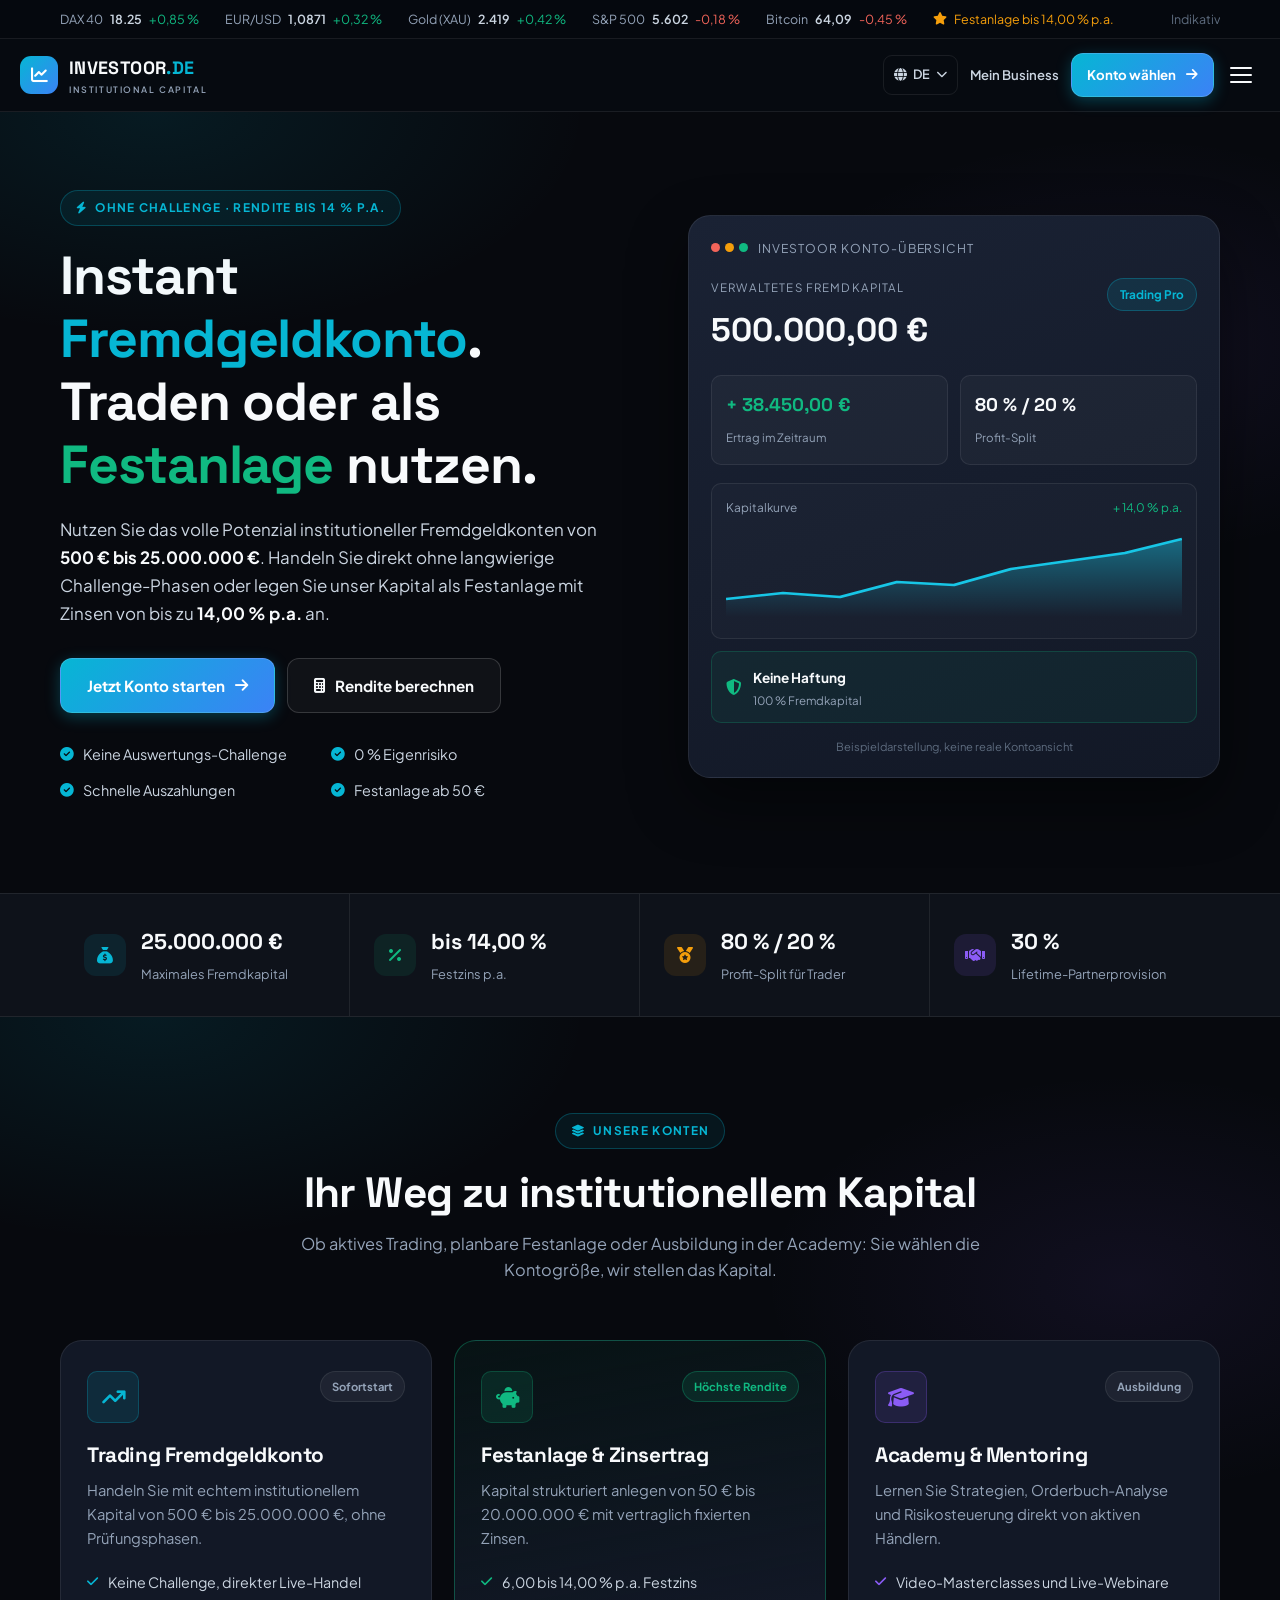
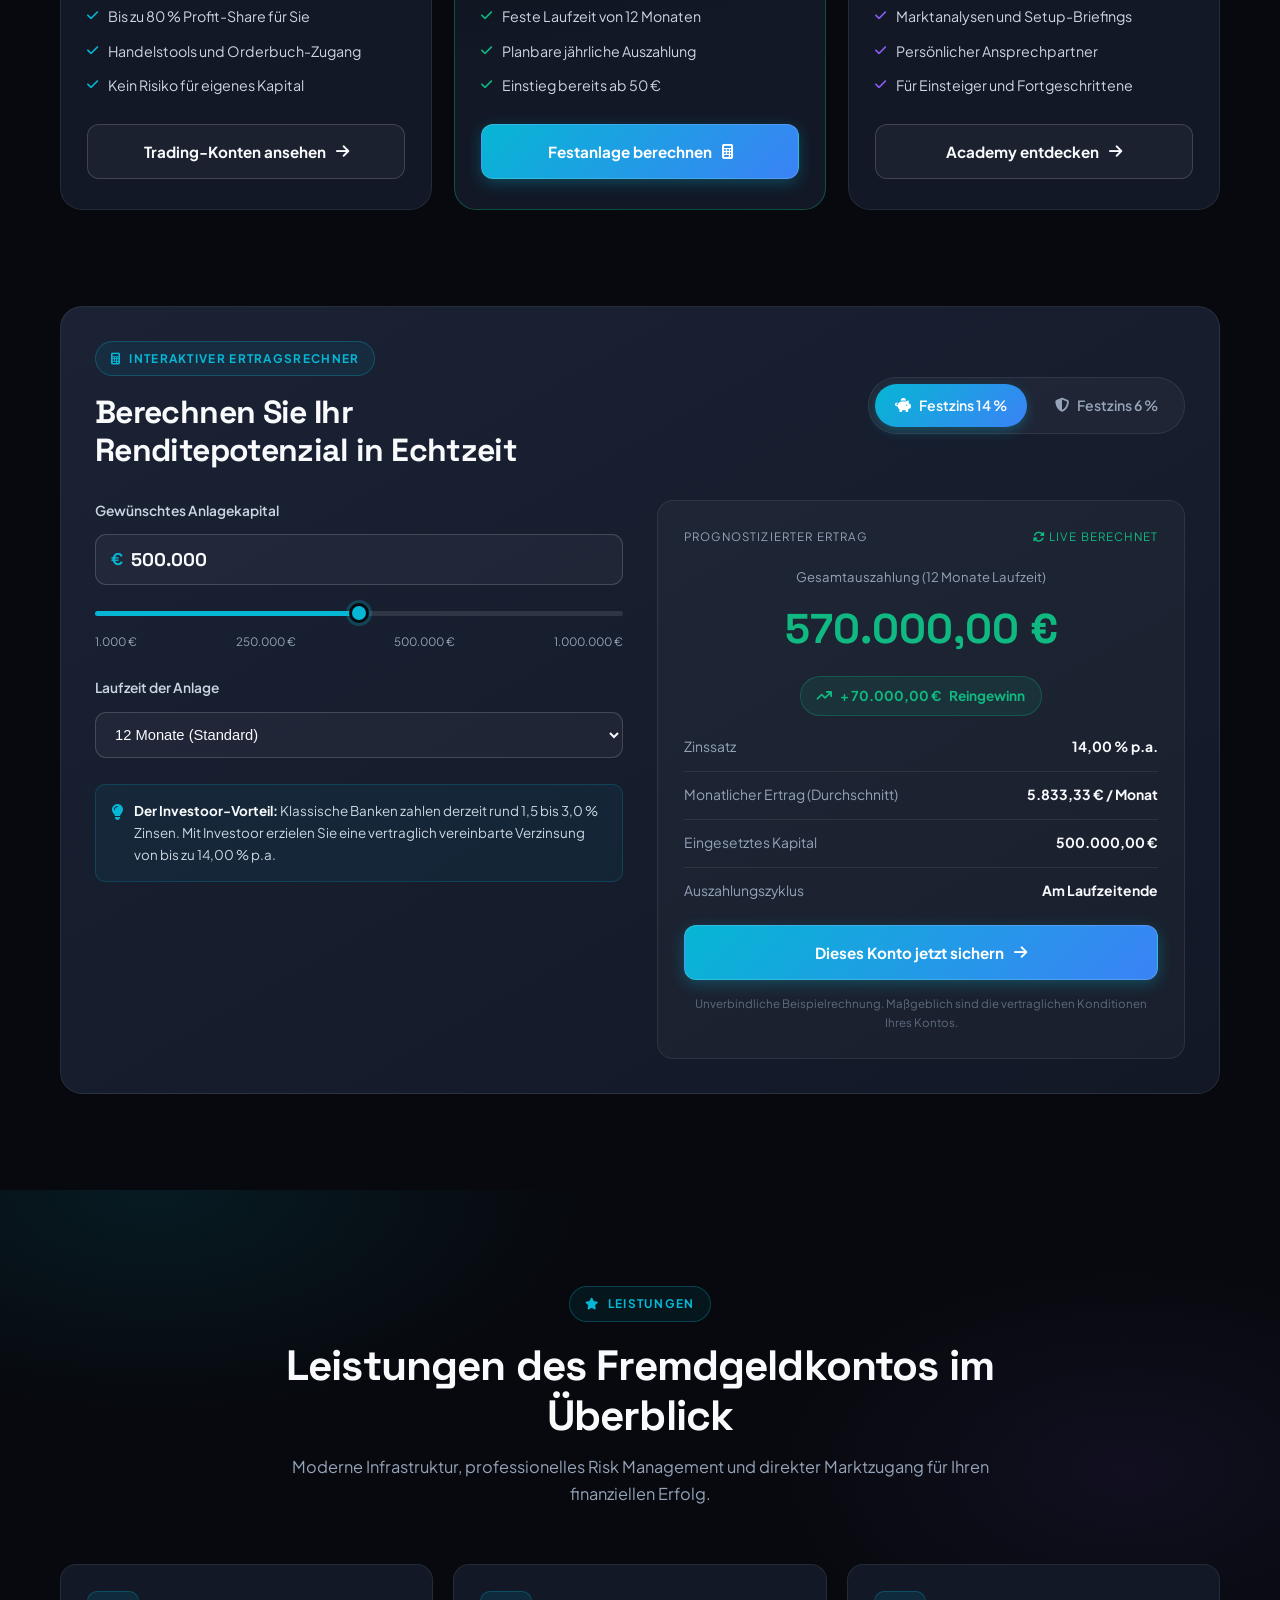
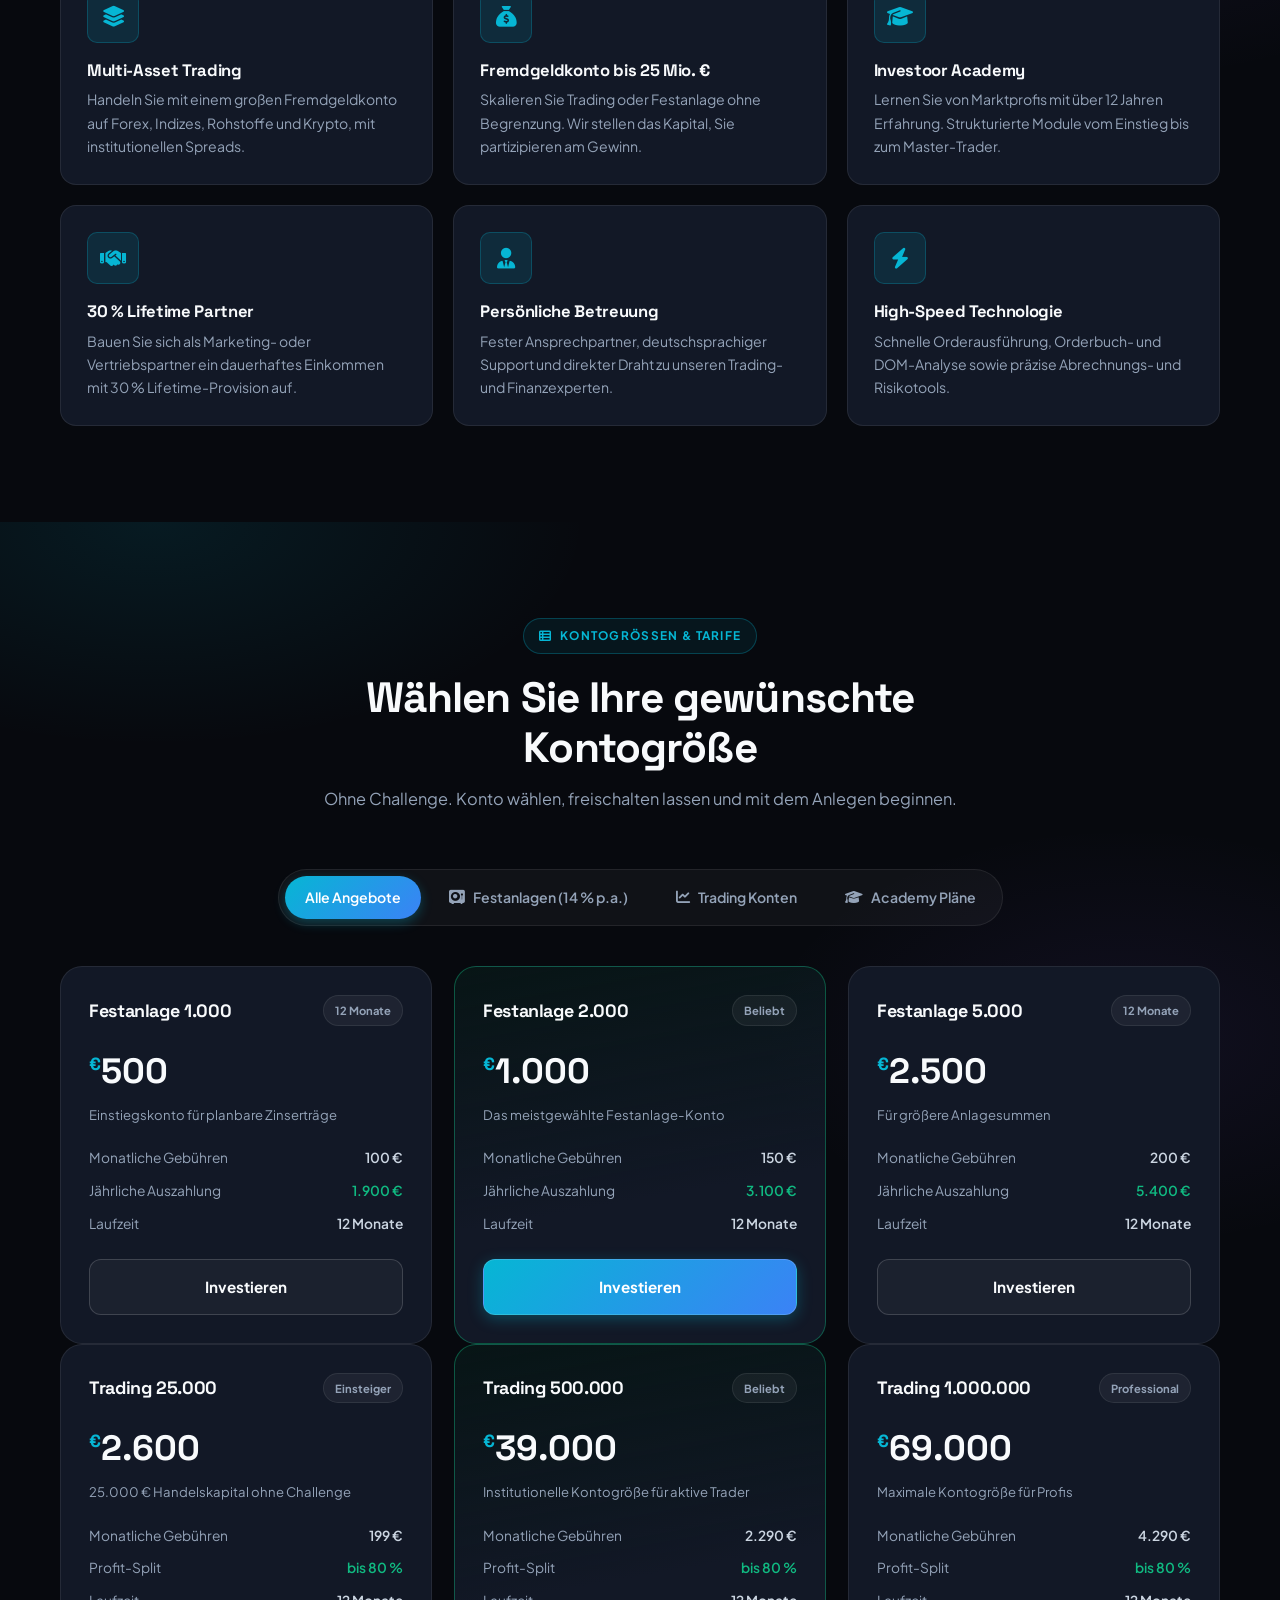
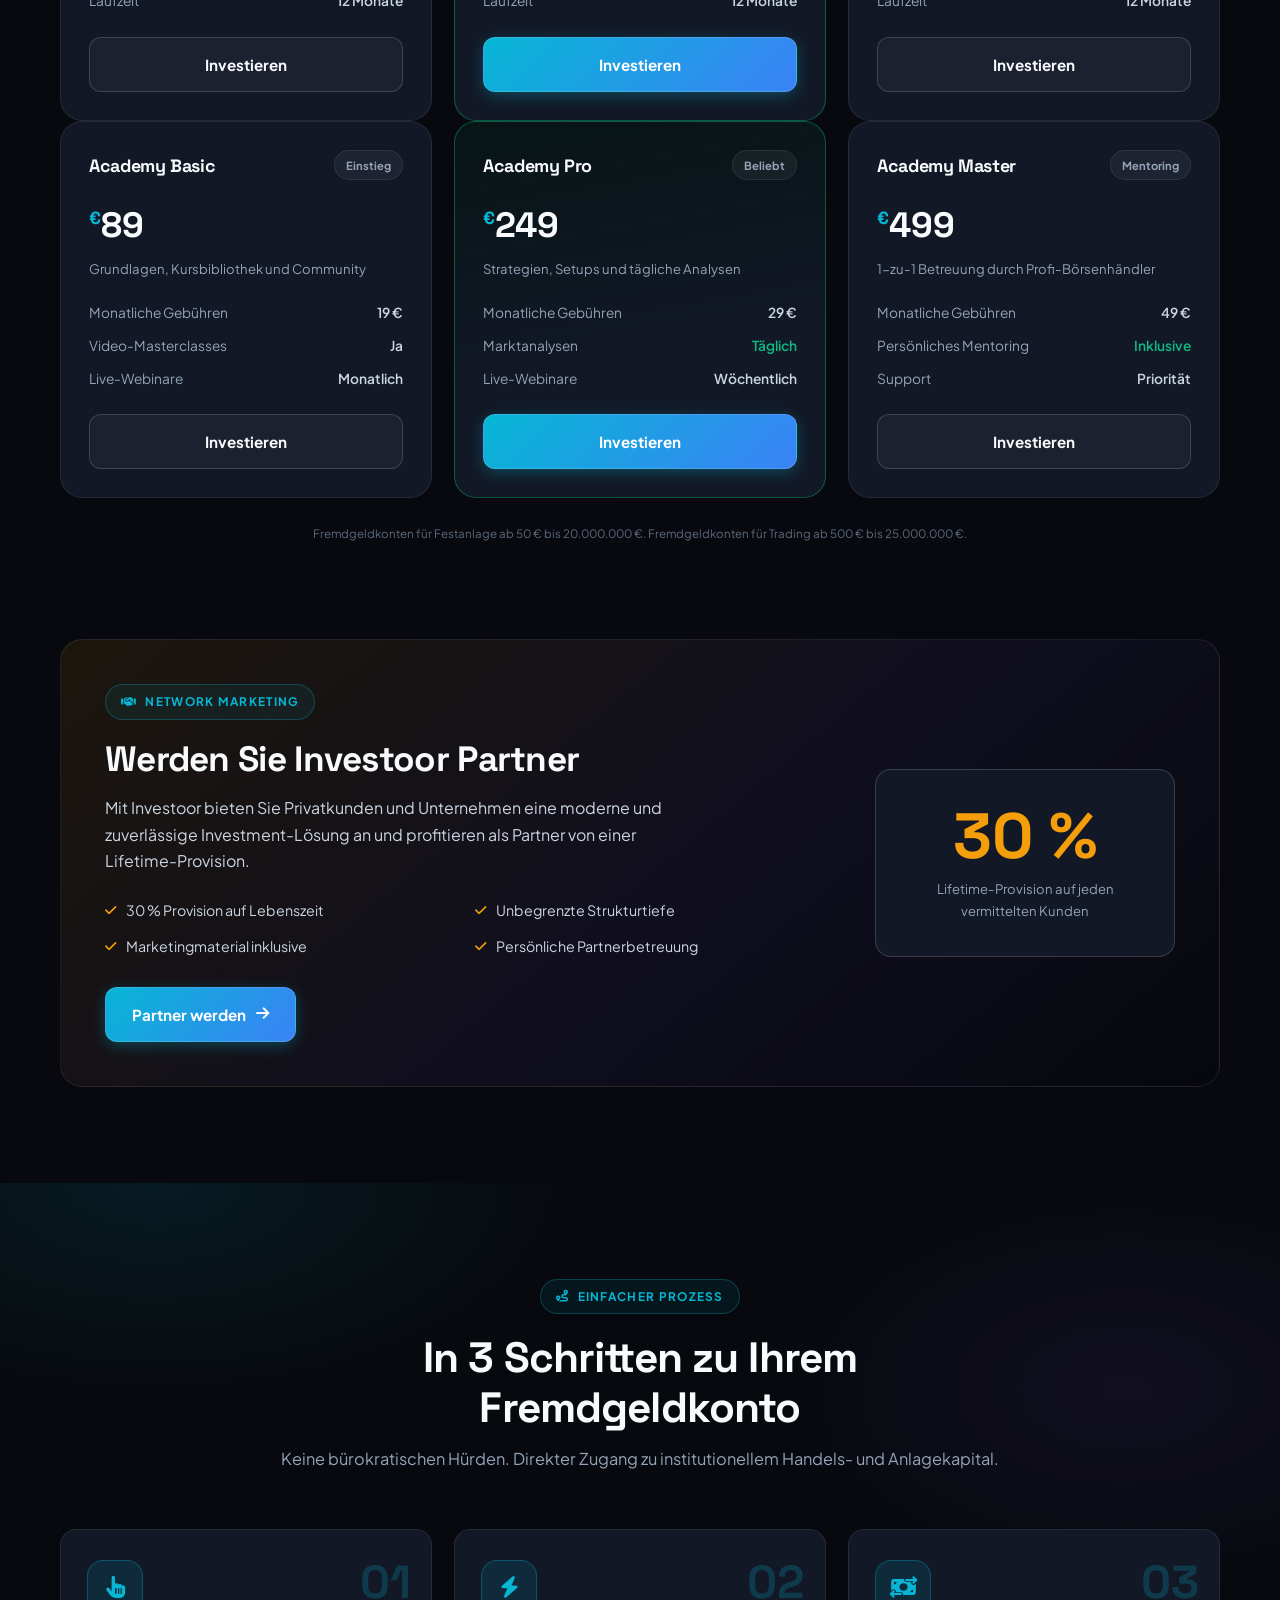
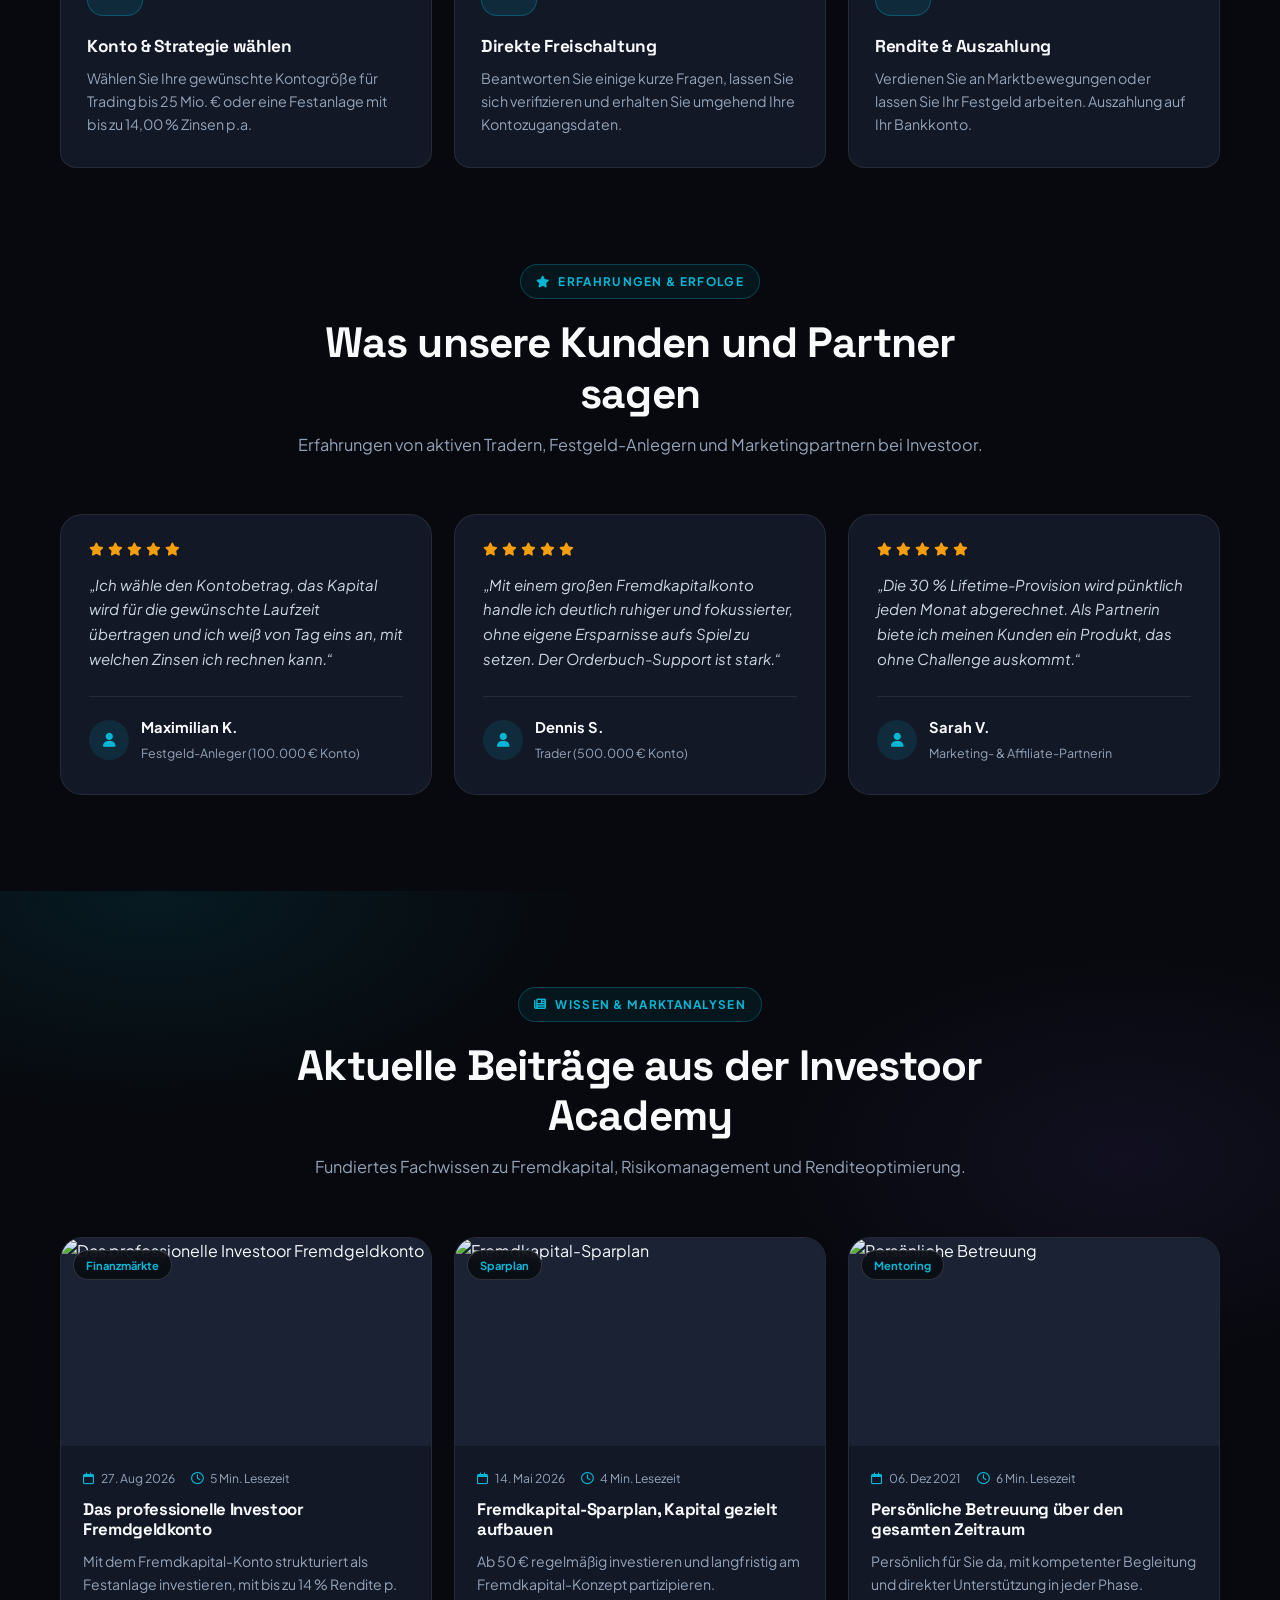
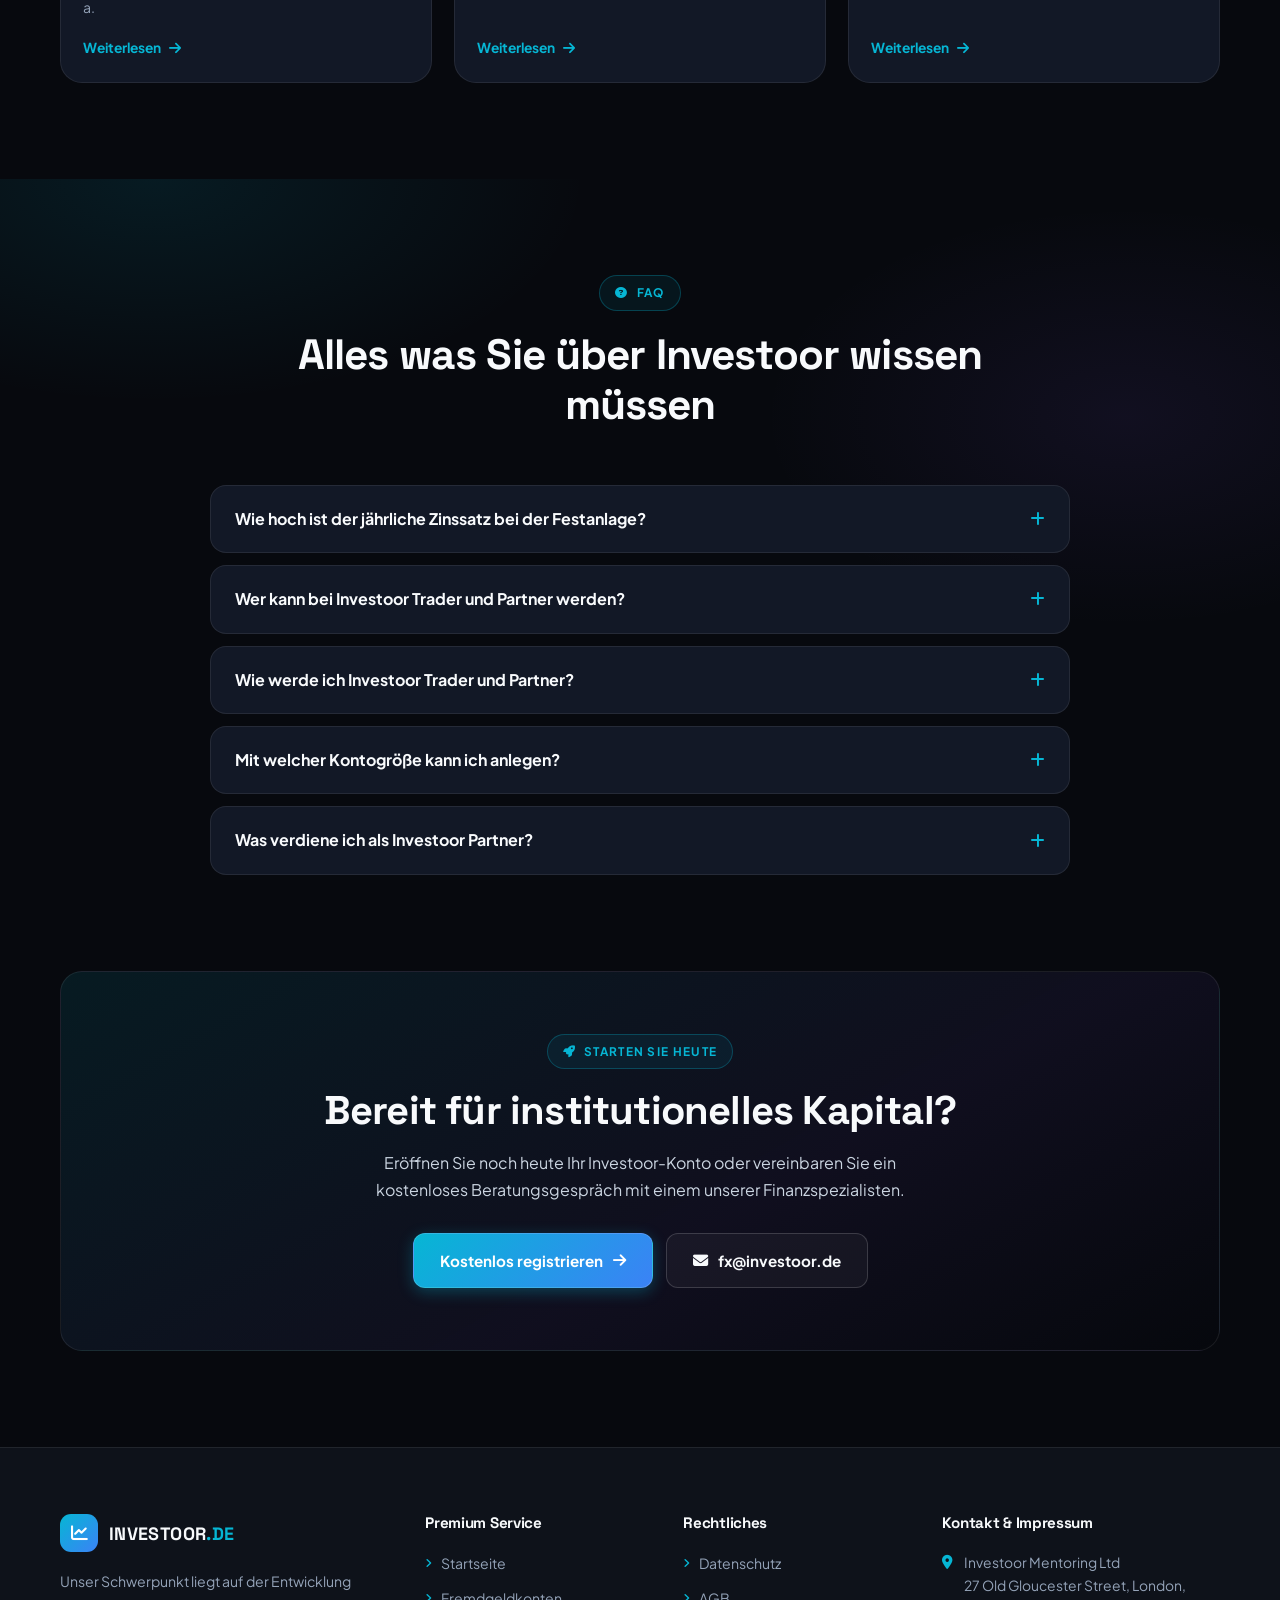
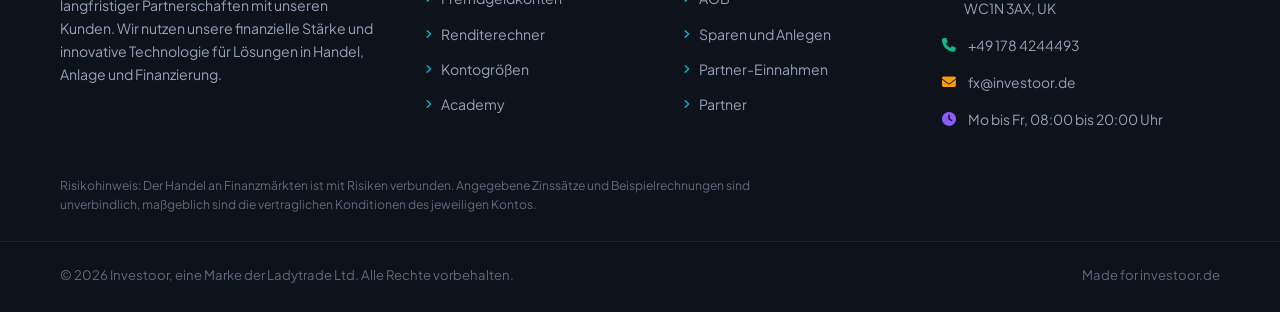
==== investoor/index.html @ 3da7cfef "Investoor preview: reference colour utilities, coloured footer icons, boxed service and step icons" ====
<!DOCTYPE html>
<html lang="de">
<head>
<meta charset="UTF-8">
<meta name="viewport" content="width=device-width, initial-scale=1">
<meta name="color-scheme" content="dark">
<title>Investoor.de | Fremdgeldkonto für Trading und Festanlage</title>
<meta name="description" content="Institutionelles Fremdkapital ohne Challenge. Traden Sie mit bis zu 25.000.000 Euro oder legen Sie Kapital als Festanlage mit bis zu 14,00 % p.a. an.">
<link rel="preconnect" href="https://fonts.googleapis.com">
<link rel="preconnect" href="https://fonts.gstatic.com" crossorigin>
<link href="https://fonts.googleapis.com/css2?family=Plus+Jakarta+Sans:wght@400;500;600;700;800&family=Space+Grotesk:wght@500;600;700&display=swap" rel="stylesheet">
<link rel="stylesheet" href="https://cdnjs.cloudflare.com/ajax/libs/font-awesome/6.5.1/css/all.min.css">
<link rel="stylesheet" href="styles.css">
</head>
<body>

<!-- ============ TICKER ============ -->
<div class="ticker">
    <div class="container">
        <div class="ticker-inner">
            <div class="tick"><span>DAX 40</span> <b class="val">18.25</b> <span class="up">+0,85 %</span></div>
            <div class="tick"><span>EUR/USD</span> <b class="val">1,0871</b> <span class="up">+0,32 %</span></div>
            <div class="tick"><span>Gold (XAU)</span> <b class="val">2.419</b> <span class="up">+0,42 %</span></div>
            <div class="tick"><span>S&amp;P 500</span> <b class="val">5.602</b> <span class="down">-0,18 %</span></div>
            <div class="tick"><span>Bitcoin</span> <b class="val">64,09</b> <span class="down">-0,45 %</span></div>
            <div class="tick badge-tick"><i class="fa-solid fa-star"></i> Festanlage bis 14,00 % p.a.</div>
            <div class="ticker-note">Indikativ</div>
        </div>
    </div>
</div>

<!-- ============ HEADER ============ -->
<header class="header" id="header">
    <div class="container header-inner">
        <a href="index.html" class="brand">
            <div class="brand-mark"><i class="fa-solid fa-chart-line"></i></div>
            <div>
                <div class="brand-text">INVESTOOR<span>.DE</span></div>
                <span class="brand-tag">Institutional Capital</span>
            </div>
        </a>

        <nav class="nav">
            <a href="index.html" class="active">Startseite</a>
            <a href="#konten">Fremdgeldkonten</a>
            <a href="#rechner">Renditerechner</a>
            <a href="#preise">Kontogrößen</a>
            <a target="_blank" rel="noopener" href="https://investoor.de/academy">Academy</a>
            <a href="#partner" class="hot">Partner 30 %</a>
            <a href="#faq">FAQ</a>
            <a target="_blank" rel="noopener" href="https://investoor.de/contact">Kontakt</a>
        </nav>

        <div class="header-actions">
            <div class="lang">
                <button class="lang-btn" id="langBtn"><i class="fa-solid fa-globe"></i> <span id="langLabel">DE</span> <i class="fa-solid fa-chevron-down" style="font-size:.7rem"></i></button>
                <div class="lang-menu" id="langMenu" data-live-base="https://investoor.de/change/">
                    <a href="#" data-lang="de" class="active">Deutsch</a>
                    <a href="#" data-lang="en">English</a>
                    <a href="#" data-lang="es">Español</a>
                    <a href="#" data-lang="fr">Français</a>
                    <a href="#" data-lang="it">Italiano</a>
                    <a href="#" data-lang="nl">Nederlands</a>
                    <a href="#" data-lang="pl">Polski</a>
                    <a href="#" data-lang="pt">Português</a>
                    <a href="#" data-lang="ar">العربية</a>
                    <a href="#" data-lang="zh">中文</a>
                    <p class="lang-note">Sprachumschaltung ist im Live-System aktiv</p>
                </div>
            </div>
            <a target="_blank" rel="noopener" href="https://investoor.de/user/login" class="link-login">Mein Business</a>
            <a href="#preise" class="btn btn-primary btn-sm">Konto wählen <i class="fa-solid fa-arrow-right"></i></a>
            <button class="burger" id="burger" aria-label="Menü öffnen"><span></span><span></span><span></span></button>
        </div>
    </div>
</header>

<!-- mobile drawer -->
<div class="overlay" id="overlay"></div>
<aside class="drawer" id="drawer">
    <div class="drawer-top">
        <div class="brand">
            <div class="brand-mark"><i class="fa-solid fa-chart-line"></i></div>
            <div class="brand-text">INVESTOOR<span>.DE</span></div>
        </div>
        <button class="drawer-close" id="drawerClose" aria-label="Menü schließen"><i class="fa-solid fa-xmark"></i></button>
    </div>
    <nav>
        <a href="index.html">Startseite</a>
        <a href="#konten">Fremdgeldkonten</a>
        <a href="#rechner">Renditerechner</a>
        <a href="#preise">Kontogrößen</a>
        <a target="_blank" rel="noopener" href="https://investoor.de/academy">Academy</a>
        <a href="#partner">Partner 30 %</a>
        <a href="#faq">FAQ</a>
        <a target="_blank" rel="noopener" href="https://investoor.de/contact">Kontakt</a>
    </nav>
    <div class="drawer-cta">
        <a target="_blank" rel="noopener" href="https://investoor.de/user/register" class="btn btn-primary btn-block">Konto eröffnen</a>
        <a target="_blank" rel="noopener" href="https://investoor.de/user/login" class="btn btn-ghost btn-block">Mein Business</a>
    </div>
</aside>

<!-- ============ HERO ============ -->
<section class="hero glow-bg" id="home">
    <div class="container">
        <div class="hero-grid">
            <div>
                <span class="eyebrow"><i class="fa-solid fa-bolt"></i> Ohne Challenge · Rendite bis 14 % p.a.</span>
                <h1>Instant <span class="accent">Fremdgeldkonto</span>.<br>Traden oder als <span class="green">Festanlage</span> nutzen.</h1>
                <p class="lead">Nutzen Sie das volle Potenzial institutioneller Fremdgeldkonten von <b>500 € bis 25.000.000 €</b>. Handeln Sie direkt ohne langwierige Challenge-Phasen oder legen Sie unser Kapital als Festanlage mit Zinsen von bis zu <b>14,00 % p.a.</b> an.</p>
                <div class="hero-cta">
                    <a target="_blank" rel="noopener" href="https://investoor.de/user/register" class="btn btn-primary">Jetzt Konto starten <i class="fa-solid fa-arrow-right"></i></a>
                    <a href="#rechner" class="btn btn-ghost"><i class="fa-solid fa-calculator"></i> Rendite berechnen</a>
                </div>
                <ul class="hero-points">
                    <li><i class="fa-solid fa-circle-check"></i> Keine Auswertungs-Challenge</li>
                    <li><i class="fa-solid fa-circle-check"></i> 0 % Eigenrisiko</li>
                    <li><i class="fa-solid fa-circle-check"></i> Schnelle Auszahlungen</li>
                    <li><i class="fa-solid fa-circle-check"></i> Festanlage ab 50 €</li>
                </ul>
            </div>

            <div class="pcard">
                <div class="pcard-head"><span class="dots"><i></i><i></i><i></i></span> Investoor Konto-Übersicht</div>
                <div class="pcard-row">
                    <div>
                        <div class="pcard-label">Verwaltetes Fremdkapital</div>
                        <div class="pcard-value">500.000,00 €</div>
                    </div>
                    <span class="pill">Trading Pro</span>
                </div>
                <div class="pcard-stats">
                    <div class="pstat"><b class="green">+ 38.450,00 €</b><small>Ertrag im Zeitraum</small></div>
                    <div class="pstat"><b>80 % / 20 %</b><small>Profit-Split</small></div>
                </div>
                <div class="chart-box">
                    <header><span>Kapitalkurve</span><span class="green">+ 14,0 % p.a.</span></header>
                    <svg viewBox="0 0 320 90" preserveAspectRatio="none" style="width:100%;height:90px">
                        <defs>
                            <linearGradient id="g1" x1="0" y1="0" x2="0" y2="1">
                                <stop offset="0%" stop-color="#17c6e6" stop-opacity="0.45"/>
                                <stop offset="100%" stop-color="#17c6e6" stop-opacity="0"/>
                            </linearGradient>
                        </defs>
                        <path d="M0,72 L40,66 L80,70 L120,55 L160,58 L200,42 L240,34 L280,26 L320,12" fill="none" stroke="#17c6e6" stroke-width="2.5" stroke-linejoin="round"/>
                        <path d="M0,72 L40,66 L80,70 L120,55 L160,58 L200,42 L240,34 L280,26 L320,12 L320,90 L0,90 Z" fill="url(#g1)"/>
                    </svg>
                </div>
                <div class="pcard-badge">
                    <i class="fa-solid fa-shield-halved"></i>
                    <div><b>Keine Haftung</b><small>100 % Fremdkapital</small></div>
                </div>
                <div class="pcard-note">Beispieldarstellung, keine reale Kontoansicht</div>
                </div>
            </div>
        </div>
    </div>
</section>

<!-- ============ STATS ============ -->
<section class="stats">
    <div class="container">
        <div class="stats-grid">
            <div class="stat"><div class="stat-ico"><i class="fa-solid fa-sack-dollar"></i></div><div><b>25.000.000 €</b><small>Maximales Fremdkapital</small></div></div>
            <div class="stat"><div class="stat-ico"><i class="fa-solid fa-percent"></i></div><div><b>bis 14,00 %</b><small>Festzins p.a.</small></div></div>
            <div class="stat"><div class="stat-ico"><i class="fa-solid fa-medal"></i></div><div><b>80 % / 20 %</b><small>Profit-Split für Trader</small></div></div>
            <div class="stat"><div class="stat-ico"><i class="fa-solid fa-handshake"></i></div><div><b>30 %</b><small>Lifetime-Partnerprovision</small></div></div>
        </div>
    </div>
</section>

<!-- ============ OFFER CARDS ============ -->
<section class="section glow-bg" id="konten">
    <div class="container">
        <div class="section-head reveal">
            <span class="eyebrow"><i class="fa-solid fa-layer-group"></i> Unsere Konten</span>
            <h2 class="section-title">Ihr Weg zu institutionellem Kapital</h2>
            <p class="section-sub">Ob aktives Trading, planbare Festanlage oder Ausbildung in der Academy: Sie wählen die Kontogröße, wir stellen das Kapital.</p>
        </div>

        <div class="offer-grid">
            <div class="offer reveal">
                <div class="offer-top"><div class="offer-ico"><i class="fa-solid fa-arrow-trend-up"></i></div><span class="tagchip">Sofortstart</span></div>
                <h3>Trading Fremdgeldkonto</h3>
                <p>Handeln Sie mit echtem institutionellem Kapital von 500 € bis 25.000.000 €, ohne Prüfungsphasen.</p>
                <ul>
                    <li><i class="fa-solid fa-check"></i><span>Keine Challenge, direkter Live-Handel</span></li>
                    <li><i class="fa-solid fa-check"></i><span>Bis zu 80 % Profit-Share für Sie</span></li>
                    <li><i class="fa-solid fa-check"></i><span>Handelstools und Orderbuch-Zugang</span></li>
                    <li><i class="fa-solid fa-check"></i><span>Kein Risiko für eigenes Kapital</span></li>
                </ul>
                <a href="#preise" class="btn btn-ghost btn-block">Trading-Konten ansehen <i class="fa-solid fa-arrow-right"></i></a>
            </div>

            <div class="offer featured reveal">
                <div class="offer-top"><div class="offer-ico"><i class="fa-solid fa-piggy-bank"></i></div><span class="tagchip">Höchste Rendite</span></div>
                <h3>Festanlage &amp; Zinsertrag</h3>
                <p>Kapital strukturiert anlegen von 50 € bis 20.000.000 € mit vertraglich fixierten Zinsen.</p>
                <ul>
                    <li><i class="fa-solid fa-check"></i><span>6,00 bis 14,00 % p.a. Festzins</span></li>
                    <li><i class="fa-solid fa-check"></i><span>Feste Laufzeit von 12 Monaten</span></li>
                    <li><i class="fa-solid fa-check"></i><span>Planbare jährliche Auszahlung</span></li>
                    <li><i class="fa-solid fa-check"></i><span>Einstieg bereits ab 50 €</span></li>
                </ul>
                <a href="#rechner" class="btn btn-primary btn-block">Festanlage berechnen <i class="fa-solid fa-calculator"></i></a>
            </div>

            <div class="offer reveal">
                <div class="offer-top"><div class="offer-ico"><i class="fa-solid fa-graduation-cap"></i></div><span class="tagchip">Ausbildung</span></div>
                <h3>Academy &amp; Mentoring</h3>
                <p>Lernen Sie Strategien, Orderbuch-Analyse und Risikosteuerung direkt von aktiven Händlern.</p>
                <ul>
                    <li><i class="fa-solid fa-check"></i><span>Video-Masterclasses und Live-Webinare</span></li>
                    <li><i class="fa-solid fa-check"></i><span>Marktanalysen und Setup-Briefings</span></li>
                    <li><i class="fa-solid fa-check"></i><span>Persönlicher Ansprechpartner</span></li>
                    <li><i class="fa-solid fa-check"></i><span>Für Einsteiger und Fortgeschrittene</span></li>
                </ul>
                <a target="_blank" rel="noopener" href="https://investoor.de/academy" class="btn btn-ghost btn-block">Academy entdecken <i class="fa-solid fa-arrow-right"></i></a>
            </div>
        </div>
    </div>
</section>

<!-- ============ CALCULATOR ============ -->
<section class="section" id="rechner" style="padding-top:0">
    <div class="container">
        <div class="calc-wrap reveal">
            <div class="calc-head">
                <div>
                    <span class="eyebrow"><i class="fa-solid fa-calculator"></i> Interaktiver Ertragsrechner</span>
                    <h2>Berechnen Sie Ihr Renditepotenzial in Echtzeit</h2>
                </div>
                <div class="tabs">
                    <button class="tab active" data-rate="14"><i class="fa-solid fa-piggy-bank"></i> Festzins 14 %</button>
                    <button class="tab" data-rate="6"><i class="fa-solid fa-shield-halved"></i> Festzins 6 %</button>
                </div>
            </div>

            <div class="calc-grid">
                <div>
                    <div class="field">
                        <label for="capitalInput">Gewünschtes Anlagekapital</label>
                        <div class="amount-row">
                            <div class="amount-input"><span>€</span><input type="text" id="capitalInput" value="500.000" inputmode="numeric"></div>
                        </div>
                        <input type="range" id="capitalRange" min="1000" max="1000000" step="1000" value="500000">
                        <div class="range-scale"><span>1.000 €</span><span>250.000 €</span><span>500.000 €</span><span>1.000.000 €</span></div>
                    </div>

                    <div class="field">
                        <label for="durationSelect">Laufzeit der Anlage</label>
                        <select id="durationSelect">
                            <option value="12" selected>12 Monate (Standard)</option>
                            <option value="24">24 Monate</option>
                            <option value="36">36 Monate</option>
                        </select>
                    </div>

                    <div class="hint">
                        <i class="fa-solid fa-lightbulb"></i>
                        <p><b>Der Investoor-Vorteil:</b> Klassische Banken zahlen derzeit rund 1,5 bis 3,0 % Zinsen. Mit Investoor erzielen Sie eine vertraglich vereinbarte Verzinsung von bis zu 14,00 % p.a.</p>
                    </div>
                </div>

                <div class="result">
                    <div class="result-top"><span>Prognostizierter Ertrag</span><span class="green"><i class="fa-solid fa-rotate"></i> Live berechnet</span></div>
                    <div class="result-main">
                        <small id="resTitle">Gesamtauszahlung (12 Monate Laufzeit)</small>
                        <strong id="resTotal">570.000,00 €</strong>
                        <span class="gain-pill"><i class="fa-solid fa-arrow-trend-up"></i> <span id="resGain">+ 70.000,00 €</span> Reingewinn</span>
                    </div>
                    <ul class="result-list">
                        <li><span>Zinssatz</span><b id="resRate">14,00 % p.a.</b></li>
                        <li><span>Monatlicher Ertrag (Durchschnitt)</span><b id="resMonthly">5.833,33 € / Monat</b></li>
                        <li><span>Eingesetztes Kapital</span><b id="resCapital">500.000,00 €</b></li>
                        <li><span>Auszahlungszyklus</span><b>Am Laufzeitende</b></li>
                    </ul>
                    <a target="_blank" rel="noopener" href="https://investoor.de/user/register" class="btn btn-primary btn-block">Dieses Konto jetzt sichern <i class="fa-solid fa-arrow-right"></i></a>
                    <p class="calc-note">Unverbindliche Beispielrechnung. Maßgeblich sind die vertraglichen Konditionen Ihres Kontos.</p>
                </div>
            </div>
        </div>
    </div>
</section>

<!-- ============ FEATURES ============ -->
<section class="section glow-bg" id="leistungen">
    <div class="container">
        <div class="section-head reveal">
            <span class="eyebrow"><i class="fa-solid fa-star"></i> Leistungen</span>
            <h2 class="section-title">Leistungen des Fremdgeldkontos im Überblick</h2>
            <p class="section-sub">Moderne Infrastruktur, professionelles Risk Management und direkter Marktzugang für Ihren finanziellen Erfolg.</p>
        </div>
        <div class="feat-grid">
            <div class="feat reveal"><i class="fa-solid fa-layer-group"></i><h3>Multi-Asset Trading</h3><p>Handeln Sie mit einem großen Fremdgeldkonto auf Forex, Indizes, Rohstoffe und Krypto, mit institutionellen Spreads.</p></div>
            <div class="feat reveal"><i class="fa-solid fa-sack-dollar"></i><h3>Fremdgeldkonto bis 25 Mio. €</h3><p>Skalieren Sie Trading oder Festanlage ohne Begrenzung. Wir stellen das Kapital, Sie partizipieren am Gewinn.</p></div>
            <div class="feat reveal"><i class="fa-solid fa-graduation-cap"></i><h3>Investoor Academy</h3><p>Lernen Sie von Marktprofis mit über 12 Jahren Erfahrung. Strukturierte Module vom Einstieg bis zum Master-Trader.</p></div>
            <div class="feat reveal"><i class="fa-solid fa-handshake"></i><h3>30 % Lifetime Partner</h3><p>Bauen Sie sich als Marketing- oder Vertriebspartner ein dauerhaftes Einkommen mit 30 % Lifetime-Provision auf.</p></div>
            <div class="feat reveal"><i class="fa-solid fa-user-tie"></i><h3>Persönliche Betreuung</h3><p>Fester Ansprechpartner, deutschsprachiger Support und direkter Draht zu unseren Trading- und Finanzexperten.</p></div>
            <div class="feat reveal"><i class="fa-solid fa-bolt"></i><h3>High-Speed Technologie</h3><p>Schnelle Orderausführung, Orderbuch- und DOM-Analyse sowie präzise Abrechnungs- und Risikotools.</p></div>
        </div>
    </div>
</section>

<!-- ============ PRICING ============ -->
<section class="section glow-bg" id="preise">
    <div class="container">
        <div class="section-head reveal">
            <span class="eyebrow"><i class="fa-solid fa-table-list"></i> Kontogrößen &amp; Tarife</span>
            <h2 class="section-title">Wählen Sie Ihre gewünschte Kontogröße</h2>
            <p class="section-sub">Ohne Challenge. Konto wählen, freischalten lassen und mit dem Anlegen beginnen.</p>
        </div>

        <div class="price-tabs reveal">
            <div class="tabs">
                <button class="ptab tab active" data-group="all">Alle Angebote</button>
                <button class="ptab tab" data-group="festanlage"><i class="fa-solid fa-vault"></i> Festanlagen (14 % p.a.)</button>
                <button class="ptab tab" data-group="trading"><i class="fa-solid fa-chart-line"></i> Trading Konten</button>
                <button class="ptab tab" data-group="academy"><i class="fa-solid fa-graduation-cap"></i> Academy Pläne</button>
            </div>
        </div>

        <!-- Festanlage -->
        <div class="price-grid plan-group" data-group="festanlage">
            <div class="plan">
                <div class="plan-name"><h3>Festanlage 1.000</h3><span class="tagchip">12 Monate</span></div>
                <div class="plan-price"><sup>€</sup>500</div>
                <p class="plan-sub">Einstiegskonto für planbare Zinserträge</p>
                <ul class="plan-specs">
                    <li><span>Monatliche Gebühren</span><b>100 €</b></li>
                    <li><span>Jährliche Auszahlung</span><b class="hl">1.900 €</b></li>
                    <li><span>Laufzeit</span><b>12 Monate</b></li>
                </ul>
                <a target="_blank" rel="noopener" href="https://investoor.de/user/register" class="btn btn-ghost btn-block">Investieren</a>
            </div>
            <div class="plan best">
                <div class="plan-name"><h3>Festanlage 2.000</h3><span class="tagchip">Beliebt</span></div>
                <div class="plan-price"><sup>€</sup>1.000</div>
                <p class="plan-sub">Das meistgewählte Festanlage-Konto</p>
                <ul class="plan-specs">
                    <li><span>Monatliche Gebühren</span><b>150 €</b></li>
                    <li><span>Jährliche Auszahlung</span><b class="hl">3.100 €</b></li>
                    <li><span>Laufzeit</span><b>12 Monate</b></li>
                </ul>
                <a target="_blank" rel="noopener" href="https://investoor.de/user/register" class="btn btn-primary btn-block">Investieren</a>
            </div>
            <div class="plan">
                <div class="plan-name"><h3>Festanlage 5.000</h3><span class="tagchip">12 Monate</span></div>
                <div class="plan-price"><sup>€</sup>2.500</div>
                <p class="plan-sub">Für größere Anlagesummen</p>
                <ul class="plan-specs">
                    <li><span>Monatliche Gebühren</span><b>200 €</b></li>
                    <li><span>Jährliche Auszahlung</span><b class="hl">5.400 €</b></li>
                    <li><span>Laufzeit</span><b>12 Monate</b></li>
                </ul>
                <a target="_blank" rel="noopener" href="https://investoor.de/user/register" class="btn btn-ghost btn-block">Investieren</a>
            </div>
        </div>

        <!-- Trading -->
        <div class="price-grid plan-group" data-group="trading">
            <div class="plan">
                <div class="plan-name"><h3>Trading 25.000</h3><span class="tagchip">Einsteiger</span></div>
                <div class="plan-price"><sup>€</sup>2.600</div>
                <p class="plan-sub">25.000 € Handelskapital ohne Challenge</p>
                <ul class="plan-specs">
                    <li><span>Monatliche Gebühren</span><b>199 €</b></li>
                    <li><span>Profit-Split</span><b class="hl">bis 80 %</b></li>
                    <li><span>Laufzeit</span><b>12 Monate</b></li>
                </ul>
                <a target="_blank" rel="noopener" href="https://investoor.de/user/register" class="btn btn-ghost btn-block">Investieren</a>
            </div>
            <div class="plan best">
                <div class="plan-name"><h3>Trading 500.000</h3><span class="tagchip">Beliebt</span></div>
                <div class="plan-price"><sup>€</sup>39.000</div>
                <p class="plan-sub">Institutionelle Kontogröße für aktive Trader</p>
                <ul class="plan-specs">
                    <li><span>Monatliche Gebühren</span><b>2.290 €</b></li>
                    <li><span>Profit-Split</span><b class="hl">bis 80 %</b></li>
                    <li><span>Laufzeit</span><b>12 Monate</b></li>
                </ul>
                <a target="_blank" rel="noopener" href="https://investoor.de/user/register" class="btn btn-primary btn-block">Investieren</a>
            </div>
            <div class="plan">
                <div class="plan-name"><h3>Trading 1.000.000</h3><span class="tagchip">Professional</span></div>
                <div class="plan-price"><sup>€</sup>69.000</div>
                <p class="plan-sub">Maximale Kontogröße für Profis</p>
                <ul class="plan-specs">
                    <li><span>Monatliche Gebühren</span><b>4.290 €</b></li>
                    <li><span>Profit-Split</span><b class="hl">bis 80 %</b></li>
                    <li><span>Laufzeit</span><b>12 Monate</b></li>
                </ul>
                <a target="_blank" rel="noopener" href="https://investoor.de/user/register" class="btn btn-ghost btn-block">Investieren</a>
            </div>
        </div>

        <!-- Academy -->
        <div class="price-grid plan-group" data-group="academy">
            <div class="plan">
                <div class="plan-name"><h3>Academy Basic</h3><span class="tagchip">Einstieg</span></div>
                <div class="plan-price"><sup>€</sup>89</div>
                <p class="plan-sub">Grundlagen, Kursbibliothek und Community</p>
                <ul class="plan-specs">
                    <li><span>Monatliche Gebühren</span><b>19 €</b></li>
                    <li><span>Video-Masterclasses</span><b>Ja</b></li>
                    <li><span>Live-Webinare</span><b>Monatlich</b></li>
                </ul>
                <a target="_blank" rel="noopener" href="https://investoor.de/user/register" class="btn btn-ghost btn-block">Investieren</a>
            </div>
            <div class="plan best">
                <div class="plan-name"><h3>Academy Pro</h3><span class="tagchip">Beliebt</span></div>
                <div class="plan-price"><sup>€</sup>249</div>
                <p class="plan-sub">Strategien, Setups und tägliche Analysen</p>
                <ul class="plan-specs">
                    <li><span>Monatliche Gebühren</span><b>29 €</b></li>
                    <li><span>Marktanalysen</span><b class="hl">Täglich</b></li>
                    <li><span>Live-Webinare</span><b>Wöchentlich</b></li>
                </ul>
                <a target="_blank" rel="noopener" href="https://investoor.de/user/register" class="btn btn-primary btn-block">Investieren</a>
            </div>
            <div class="plan">
                <div class="plan-name"><h3>Academy Master</h3><span class="tagchip">Mentoring</span></div>
                <div class="plan-price"><sup>€</sup>499</div>
                <p class="plan-sub">1-zu-1 Betreuung durch Profi-Börsenhändler</p>
                <ul class="plan-specs">
                    <li><span>Monatliche Gebühren</span><b>49 €</b></li>
                    <li><span>Persönliches Mentoring</span><b class="hl">Inklusive</b></li>
                    <li><span>Support</span><b>Priorität</b></li>
                </ul>
                <a target="_blank" rel="noopener" href="https://investoor.de/user/register" class="btn btn-ghost btn-block">Investieren</a>
            </div>
        </div>

        <p class="calc-note" style="margin-top:26px">Fremdgeldkonten für Festanlage ab 50 € bis 20.000.000 €. Fremdgeldkonten für Trading ab 500 € bis 25.000.000 €.</p>
    </div>
</section>

<!-- ============ PARTNER ============ -->
<section class="section" id="partner" style="padding-top:0">
    <div class="container">
        <div class="partner reveal">
            <div>
                <span class="eyebrow"><i class="fa-solid fa-handshake"></i> Network Marketing</span>
                <h2>Werden Sie Investoor Partner</h2>
                <p>Mit Investoor bieten Sie Privatkunden und Unternehmen eine moderne und zuverlässige Investment-Lösung an und profitieren als Partner von einer Lifetime-Provision.</p>
                <ul class="partner-perks">
                    <li><i class="fa-solid fa-check"></i><span>30 % Provision auf Lebenszeit</span></li>
                    <li><i class="fa-solid fa-check"></i><span>Unbegrenzte Strukturtiefe</span></li>
                    <li><i class="fa-solid fa-check"></i><span>Marketingmaterial inklusive</span></li>
                    <li><i class="fa-solid fa-check"></i><span>Persönliche Partnerbetreuung</span></li>
                </ul>
                <a target="_blank" rel="noopener" href="https://investoor.de/network-marketing" class="btn btn-primary">Partner werden <i class="fa-solid fa-arrow-right"></i></a>
            </div>
            <div class="commission">
                <b>30 %</b>
                <small>Lifetime-Provision auf jeden vermittelten Kunden</small>
            </div>
        </div>
    </div>
</section>

<!-- ============ STEPS ============ -->
<section class="section glow-bg">
    <div class="container">
        <div class="section-head reveal">
            <span class="eyebrow"><i class="fa-solid fa-route"></i> Einfacher Prozess</span>
            <h2 class="section-title">In 3 Schritten zu Ihrem Fremdgeldkonto</h2>
            <p class="section-sub">Keine bürokratischen Hürden. Direkter Zugang zu institutionellem Handels- und Anlagekapital.</p>
        </div>
        <div class="steps-grid">
            <div class="step reveal"><span class="step-no">01</span><div class="step-ico"><i class="fa-solid fa-hand-pointer"></i></div><h3>Konto &amp; Strategie wählen</h3><p>Wählen Sie Ihre gewünschte Kontogröße für Trading bis 25 Mio. € oder eine Festanlage mit bis zu 14,00 % Zinsen p.a.</p></div>
            <div class="step reveal"><span class="step-no">02</span><div class="step-ico"><i class="fa-solid fa-bolt"></i></div><h3>Direkte Freischaltung</h3><p>Beantworten Sie einige kurze Fragen, lassen Sie sich verifizieren und erhalten Sie umgehend Ihre Kontozugangsdaten.</p></div>
            <div class="step reveal"><span class="step-no">03</span><div class="step-ico"><i class="fa-solid fa-money-bill-transfer"></i></div><h3>Rendite &amp; Auszahlung</h3><p>Verdienen Sie an Marktbewegungen oder lassen Sie Ihr Festgeld arbeiten. Auszahlung auf Ihr Bankkonto.</p></div>
        </div>
    </div>
</section>



<!-- ============ TESTIMONIALS ============ -->
<!-- NOTE: names and roles are placeholders taken from the reference design.
     They must be replaced with real, verifiable customers before going live. -->
<section class="section" id="stimmen" style="padding-top:0">
    <div class="container">
        <div class="section-head reveal">
            <span class="eyebrow"><i class="fa-solid fa-star"></i> Erfahrungen &amp; Erfolge</span>
            <h2 class="section-title">Was unsere Kunden und Partner sagen</h2>
            <p class="section-sub">Erfahrungen von aktiven Tradern, Festgeld-Anlegern und Marketingpartnern bei Investoor.</p>
        </div>
        <div class="quote-grid">
            <div class="quote reveal">
                <div class="stars"><i class="fa-solid fa-star"></i><i class="fa-solid fa-star"></i><i class="fa-solid fa-star"></i><i class="fa-solid fa-star"></i><i class="fa-solid fa-star"></i></div>
                <p>&bdquo;Ich wähle den Kontobetrag, das Kapital wird für die gewünschte Laufzeit übertragen und ich weiß von Tag eins an, mit welchen Zinsen ich rechnen kann.&ldquo;</p>
                <div class="quote-by"><span class="avatar"><i class="fa-solid fa-user"></i></span><div><b>Maximilian K.</b><small>Festgeld-Anleger (100.000 € Konto)</small></div></div>
            </div>
            <div class="quote reveal">
                <div class="stars"><i class="fa-solid fa-star"></i><i class="fa-solid fa-star"></i><i class="fa-solid fa-star"></i><i class="fa-solid fa-star"></i><i class="fa-solid fa-star"></i></div>
                <p>&bdquo;Mit einem großen Fremdkapitalkonto handle ich deutlich ruhiger und fokussierter, ohne eigene Ersparnisse aufs Spiel zu setzen. Der Orderbuch-Support ist stark.&ldquo;</p>
                <div class="quote-by"><span class="avatar"><i class="fa-solid fa-user"></i></span><div><b>Dennis S.</b><small>Trader (500.000 € Konto)</small></div></div>
            </div>
            <div class="quote reveal">
                <div class="stars"><i class="fa-solid fa-star"></i><i class="fa-solid fa-star"></i><i class="fa-solid fa-star"></i><i class="fa-solid fa-star"></i><i class="fa-solid fa-star"></i></div>
                <p>&bdquo;Die 30 % Lifetime-Provision wird pünktlich jeden Monat abgerechnet. Als Partnerin biete ich meinen Kunden ein Produkt, das ohne Challenge auskommt.&ldquo;</p>
                <div class="quote-by"><span class="avatar"><i class="fa-solid fa-user"></i></span><div><b>Sarah V.</b><small>Marketing- &amp; Affiliate-Partnerin</small></div></div>
            </div>
        </div>
    </div>
</section>

<!-- ============ ACADEMY POSTS ============ -->
<section class="section glow-bg" id="beitraege">
    <div class="container">
        <div class="section-head reveal">
            <span class="eyebrow"><i class="fa-solid fa-newspaper"></i> Wissen &amp; Marktanalysen</span>
            <h2 class="section-title">Aktuelle Beiträge aus der Investoor Academy</h2>
            <p class="section-sub">Fundiertes Fachwissen zu Fremdkapital, Risikomanagement und Renditeoptimierung.</p>
        </div>
        <div class="post-grid">
            <article class="post reveal">
                <a target="_blank" rel="noopener" href="https://investoor.de/academy/das-professionelle-investoor-fremdgeld-konto1" class="post-img">
                    <img src="https://investoor.de/assets/images/frontend/blog/thumb_6a905cac8f6b71787845804.png" alt="Das professionelle Investoor Fremdgeldkonto" loading="lazy">
                    <span class="post-tag">Finanzmärkte</span>
                </a>
                <div class="post-body">
                    <div class="post-meta"><span><i class="fa-regular fa-calendar"></i> 27. Aug 2026</span><span><i class="fa-regular fa-clock"></i> 5 Min. Lesezeit</span></div>
                    <h3>Das professionelle Investoor Fremdgeldkonto</h3>
                    <p>Mit dem Fremdkapital-Konto strukturiert als Festanlage investieren, mit bis zu 14 % Rendite p. a.</p>
                    <a target="_blank" rel="noopener" href="https://investoor.de/academy/das-professionelle-investoor-fremdgeld-konto1" class="post-link">Weiterlesen <i class="fa-solid fa-arrow-right"></i></a>
                </div>
            </article>
            <article class="post reveal">
                <a target="_blank" rel="noopener" href="https://investoor.de/academy/fremdkapital-sparplan-kapital-gezielt-aufbauen" class="post-img">
                    <img src="https://investoor.de/assets/images/frontend/blog/thumb_6a0587c9f29e91778747337.png" alt="Fremdkapital-Sparplan" loading="lazy">
                    <span class="post-tag">Sparplan</span>
                </a>
                <div class="post-body">
                    <div class="post-meta"><span><i class="fa-regular fa-calendar"></i> 14. Mai 2026</span><span><i class="fa-regular fa-clock"></i> 4 Min. Lesezeit</span></div>
                    <h3>Fremdkapital-Sparplan, Kapital gezielt aufbauen</h3>
                    <p>Ab 50 € regelmäßig investieren und langfristig am Fremdkapital-Konzept partizipieren.</p>
                    <a target="_blank" rel="noopener" href="https://investoor.de/academy/fremdkapital-sparplan-kapital-gezielt-aufbauen" class="post-link">Weiterlesen <i class="fa-solid fa-arrow-right"></i></a>
                </div>
            </article>
            <article class="post reveal">
                <a target="_blank" rel="noopener" href="https://investoor.de/academy/laufender-persnlicher-support" class="post-img">
                    <img src="https://investoor.de/assets/images/frontend/blog/thumb_668e3950590351720596816.jpg" alt="Persönliche Betreuung" loading="lazy">
                    <span class="post-tag">Mentoring</span>
                </a>
                <div class="post-body">
                    <div class="post-meta"><span><i class="fa-regular fa-calendar"></i> 06. Dez 2021</span><span><i class="fa-regular fa-clock"></i> 6 Min. Lesezeit</span></div>
                    <h3>Persönliche Betreuung über den gesamten Zeitraum</h3>
                    <p>Persönlich für Sie da, mit kompetenter Begleitung und direkter Unterstützung in jeder Phase.</p>
                    <a target="_blank" rel="noopener" href="https://investoor.de/academy/laufender-persnlicher-support" class="post-link">Weiterlesen <i class="fa-solid fa-arrow-right"></i></a>
                </div>
            </article>
        </div>
    </div>
</section>

<!-- ============ FAQ ============ -->
<section class="section glow-bg" id="faq">
    <div class="container">
        <div class="section-head reveal">
            <span class="eyebrow"><i class="fa-solid fa-circle-question"></i> FAQ</span>
            <h2 class="section-title">Alles was Sie über Investoor wissen müssen</h2>
        </div>
        <div class="faq-list">
            <div class="faq-item">
                <button class="faq-q">Wie hoch ist der jährliche Zinssatz bei der Festanlage? <i class="fa-solid fa-plus"></i></button>
                <div class="faq-a"><p>Beim Fremdgeldkonto für Sparen und Anlegen erhalten Sie einen Festzins von 6,00 bis 14,00 % p.a. bei einer Laufzeit von 12 Monaten.</p></div>
            </div>
            <div class="faq-item">
                <button class="faq-q">Wer kann bei Investoor Trader und Partner werden? <i class="fa-solid fa-plus"></i></button>
                <div class="faq-a"><p>Wir erwarten keine besonderen Qualifikationen. Alle Mitglieder müssen über 18 Jahre alt sein, egal ob Anfänger oder erfahrener Trader.</p></div>
            </div>
            <div class="faq-item">
                <button class="faq-q">Wie werde ich Investoor Trader und Partner? <i class="fa-solid fa-plus"></i></button>
                <div class="faq-a"><p>Wählen Sie ein Trading-Konto und beginnen Sie sofort mit dem Anlegen, oder melden Sie sich als Network-Marketing-Partner an. Wir bieten Ihnen die volle Unterstützung, damit Sie sich auf die Kundenbetreuung konzentrieren können.</p></div>
            </div>
            <div class="faq-item">
                <button class="faq-q">Mit welcher Kontogröße kann ich anlegen? <i class="fa-solid fa-plus"></i></button>
                <div class="faq-a"><p>Jeder Trader kann bis zu 20.000.000 € auf einem Investoor-Konto handeln und 80 % der Gewinne behalten. Sie handeln große Konten, ohne eigenes Geld zu riskieren.</p></div>
            </div>
            <div class="faq-item">
                <button class="faq-q">Was verdiene ich als Investoor Partner? <i class="fa-solid fa-plus"></i></button>
                <div class="faq-a"><p>Sie bieten Privatkunden und Unternehmen eine moderne Investment-Lösung an und profitieren von einer Lifetime-Provision in Höhe von 30 %.</p></div>
            </div>
        </div>
    </div>
</section>

<!-- ============ CTA ============ -->
<section class="section" style="padding-top:0">
    <div class="container">
        <div class="cta reveal">
            <span class="eyebrow"><i class="fa-solid fa-rocket"></i> Starten Sie heute</span>
            <h2>Bereit für institutionelles Kapital?</h2>
            <p>Eröffnen Sie noch heute Ihr Investoor-Konto oder vereinbaren Sie ein kostenloses Beratungsgespräch mit einem unserer Finanzspezialisten.</p>
            <div class="cta-btns">
                <a target="_blank" rel="noopener" href="https://investoor.de/user/register" class="btn btn-primary">Kostenlos registrieren <i class="fa-solid fa-arrow-right"></i></a>
                <a href="mailto:fx@investoor.de" class="btn btn-ghost"><i class="fa-solid fa-envelope"></i> fx@investoor.de</a>
            </div>
        </div>
    </div>
</section>

<!-- ============ FOOTER ============ -->
<footer class="footer">
    <div class="container">
        <div class="footer-grid">
            <div class="footer-about">
                <div class="brand">
                    <div class="brand-mark"><i class="fa-solid fa-chart-line"></i></div>
                    <div class="brand-text">INVESTOOR<span>.DE</span></div>
                </div>
                <p>Unser Schwerpunkt liegt auf der Entwicklung langfristiger Partnerschaften mit unseren Kunden. Wir nutzen unsere finanzielle Stärke und innovative Technologie für Lösungen in Handel, Anlage und Finanzierung.</p>
            </div>

            <div>
                <h4>Premium Service</h4>
                <div class="footer-links">
                    <a href="index.html"><i class="fa-solid fa-angle-right"></i> Startseite</a>
                    <a href="#konten"><i class="fa-solid fa-angle-right"></i> Fremdgeldkonten</a>
                    <a href="#rechner"><i class="fa-solid fa-angle-right"></i> Renditerechner</a>
                    <a href="#preise"><i class="fa-solid fa-angle-right"></i> Kontogrößen</a>
                    <a target="_blank" rel="noopener" href="https://investoor.de/academy"><i class="fa-solid fa-angle-right"></i> Academy</a>
                </div>
            </div>

            <div>
                <h4>Rechtliches</h4>
                <div class="footer-links">
                    <a target="_blank" rel="noopener" href="https://investoor.de/policy/datenschutz"><i class="fa-solid fa-angle-right"></i> Datenschutz</a>
                    <a target="_blank" rel="noopener" href="https://investoor.de/policy/allgemeine-geschftsbedingungen"><i class="fa-solid fa-angle-right"></i> AGB</a>
                    <a target="_blank" rel="noopener" href="https://investoor.de/policy/sparen-undanlegen"><i class="fa-solid fa-angle-right"></i> Sparen und Anlegen</a>
                    <a target="_blank" rel="noopener" href="https://investoor.de/policy/partner-verdienst"><i class="fa-solid fa-angle-right"></i> Partner-Einnahmen</a>
                    <a target="_blank" rel="noopener" href="https://investoor.de/policy/partner"><i class="fa-solid fa-angle-right"></i> Partner</a>
                </div>
            </div>

            <div>
                <h4>Kontakt &amp; Impressum</h4>
                <ul class="contact-list">
                    <li><i class="fa-solid fa-location-dot text-cyan"></i><span>Investoor Mentoring Ltd<br>27 Old Gloucester Street, London, WC1N 3AX, UK</span></li>
                    <li><i class="fa-solid fa-phone text-emerald"></i><a href="tel:+491784244493">+49 178 4244493</a></li>
                    <li><i class="fa-solid fa-envelope text-amber"></i><a href="mailto:fx@investoor.de">fx@investoor.de</a></li>
                    <li><i class="fa-solid fa-clock text-purple"></i><span>Mo bis Fr, 08:00 bis 20:00 Uhr</span></li>
                </ul>
            </div>
        </div>

        <p class="risk">Risikohinweis: Der Handel an Finanzmärkten ist mit Risiken verbunden. Angegebene Zinssätze und Beispielrechnungen sind unverbindlich, maßgeblich sind die vertraglichen Konditionen des jeweiligen Kontos.</p>
    </div>

    <div class="footer-bottom">
        <div class="container">
            <p>&copy; 2026 Investoor, eine Marke der Ladytrade Ltd. Alle Rechte vorbehalten.</p>
            <p>Made for investoor.de</p>
        </div>
    </div>
</footer>

<button class="to-top" id="toTop" aria-label="Nach oben"><i class="fa-solid fa-arrow-up"></i></button>

<script src="i18n.js"></script>
<script src="script.js"></script>
</body>
</html>
---- investoor/styles.css ----
/* ============================================================
   Investoor.de  |  Frontend Redesign
   styles.css  -  shared stylesheet for all pages
   ============================================================ */

/* ---------- 1. Tokens ---------- */
:root {
    --bg: #07090e;
    --bg-soft: #0e121a;
    --surface: #121826;
    --surface-2: #1a2234;
    --border: rgba(255, 255, 255, 0.08);
    --border-strong: rgba(255, 255, 255, 0.16);

    --text: #f8fafc;
    --text-soft: #cbd5e1;
    --muted: #94a3b8;

    --accent: #06b6d4;
    --accent-dark: #3b82f6;
    --green: #10b981;
    --gold: #f59e0b;
    --violet: #8b5cf6;

    --radius-sm: 10px;
    --radius: 16px;
    --radius-lg: 22px;

    --shadow: 0 24px 60px rgba(0, 0, 0, 0.45);

    --container: 1200px;
    --header-h: 72px;
}

/* ---------- 2. Reset ---------- */
* { margin: 0; padding: 0; box-sizing: border-box; }
html { scroll-behavior: smooth; scroll-padding-top: 110px; overflow-x: hidden; max-width: 100%; }
body {
    background: var(--bg);
    color: var(--text);
    font-family: "Plus Jakarta Sans", -apple-system, BlinkMacSystemFont, "Segoe UI", Roboto, sans-serif;
    font-size: 16px;
    line-height: 1.65;
    -webkit-font-smoothing: antialiased;
    overflow-x: hidden;
}
img { max-width: 100%; display: block; }
a { color: inherit; text-decoration: none; }
button { font: inherit; color: inherit; background: none; border: none; cursor: pointer; }
ul { list-style: none; }
[hidden] { display: none !important; }
h1, h2, h3, h4 { font-family: "Space Grotesk", "Plus Jakarta Sans", sans-serif; line-height: 1.18; font-weight: 700; letter-spacing: -0.02em; }

/* ---------- 3. Layout helpers ---------- */
.container { width: 100%; max-width: var(--container); margin: 0 auto; padding: 0 20px; }
.section { padding: 96px 0; position: relative; }
.section-head { max-width: 720px; margin: 0 auto 56px; text-align: center; }
.section-title { font-size: clamp(1.8rem, 3.6vw, 2.65rem); margin-bottom: 14px; }
.section-sub { color: var(--muted); font-size: 1.02rem; }
.eyebrow {
    display: inline-flex; align-items: center; gap: 8px;
    padding: 7px 15px; margin-bottom: 18px;
    background: rgba(6, 182, 212, 0.08);
    border: 1px solid rgba(6, 182, 212, 0.28);
    border-radius: 100px;
    color: var(--accent);
    font-size: 0.74rem; font-weight: 700;
    letter-spacing: 0.11em; text-transform: uppercase;
}
.accent { color: var(--accent); }
.green { color: var(--green); }

/* colour utilities, same names and values as the reference design */
.text-cyan { color: var(--accent) !important; }
.text-emerald { color: var(--green) !important; }
.text-amber { color: var(--gold) !important; }
.text-purple { color: var(--violet) !important; }

.glow-bg::before {
    content: ""; position: absolute; inset: 0; pointer-events: none; z-index: 0;
    background:
        radial-gradient(620px 320px at 12% 0%, rgba(6, 182, 212, 0.10), transparent 70%),
        radial-gradient(520px 300px at 88% 30%, rgba(139, 92, 246, 0.08), transparent 70%);
}
.section > .container { position: relative; z-index: 1; }

/* ---------- 4. Buttons ---------- */
.btn {
    display: inline-flex; align-items: center; justify-content: center; gap: 10px;
    padding: 14px 26px; border-radius: 12px;
    font-weight: 700; font-size: 0.95rem; white-space: nowrap;
    transition: transform 0.18s ease, box-shadow 0.18s ease, background 0.18s ease, border-color 0.18s ease;
}
.btn:hover { transform: translateY(-2px); }
.btn-primary {
    background: linear-gradient(135deg, var(--accent), var(--accent-dark));
    color: #ffffff; border: 1px solid rgba(255, 255, 255, 0.15);
    box-shadow: 0 4px 15px rgba(6, 182, 212, 0.3);
}
.btn-primary:hover { box-shadow: 0 16px 40px rgba(6, 182, 212, 0.4); }
.btn-ghost { background: rgba(255, 255, 255, 0.04); border: 1px solid var(--border-strong); color: var(--text); }
.btn-ghost:hover { background: rgba(255, 255, 255, 0.08); border-color: var(--accent); }
.btn-block { width: 100%; }
.btn-sm { padding: 10px 15px; font-size: 0.83rem; }

/* ---------- 5. Ticker ---------- */
.ticker {
    background: #05080e;
    border-bottom: 1px solid var(--border);
    font-size: 0.78rem;
    position: relative; z-index: 60;
}
.ticker-inner { display: flex; align-items: center; gap: 26px; height: 38px; overflow-x: auto; scrollbar-width: none; }
.ticker-inner::-webkit-scrollbar { display: none; }
.tick { display: flex; align-items: center; gap: 7px; white-space: nowrap; color: var(--muted); }
.tick b { color: var(--text-soft); font-weight: 600; }
.tick .up { color: var(--green); }
.tick .down { color: #f2645a; }
.tick.badge-tick { color: var(--gold); }
.ticker-note { margin-left: auto; color: #5d6b7e; white-space: nowrap; padding-left: 18px; position: sticky; right: 0; background: #05080e; }

/* ---------- 6. Header ---------- */
.header {
    position: sticky; top: 0; z-index: 50;
    background: rgba(7, 11, 18, 0.82);
    backdrop-filter: blur(14px);
    border-bottom: 1px solid var(--border);
}
.header.scrolled { background: rgba(7, 11, 18, 0.96); box-shadow: 0 10px 30px rgba(0, 0, 0, 0.4); }
.header-inner { display: flex; align-items: center; gap: 16px; height: var(--header-h); max-width: 1340px; }
.brand { display: flex; align-items: center; gap: 11px; flex-shrink: 0; }
.brand-mark {
    width: 38px; height: 38px; border-radius: 11px;
    display: grid; place-items: center;
    background: linear-gradient(135deg, var(--accent), var(--accent-dark));
    color: #ffffff; font-size: 1.05rem;
}
.brand-text { font-family: "Space Grotesk", sans-serif; font-weight: 700; font-size: 1.12rem; letter-spacing: 0.02em; }
.brand-text span { color: var(--accent); }
.brand-tag { display: block; font-size: 0.55rem; letter-spacing: 0.18em; color: var(--muted); font-weight: 600; text-transform: uppercase; }

.nav { display: flex; align-items: center; gap: 2px; margin-left: 4px; min-width: 0; overflow: hidden; }
.nav a {
    padding: 8px 7px; border-radius: 9px;
    font-size: 0.81rem; font-weight: 600; color: var(--text-soft); white-space: nowrap;
    transition: color 0.15s ease, background 0.15s ease;
}
.nav a:hover { color: var(--text); background: rgba(255, 255, 255, 0.05); }
.nav a.active { color: var(--accent); }
.nav a.hot { color: var(--gold); }

.header-actions { display: flex; align-items: center; gap: 8px; margin-left: auto; flex-shrink: 0; white-space: nowrap; }
.lang { position: relative; }
.lang-btn {
    display: flex; align-items: center; gap: 6px;
    padding: 8px 10px; border-radius: 9px;
    border: 1px solid var(--border); font-size: 0.8rem; font-weight: 600; color: var(--text-soft);
}
.lang-btn:hover { border-color: var(--border-strong); }
.lang-menu {
    position: absolute; right: 0; top: calc(100% + 8px);
    min-width: 170px; max-height: 300px; overflow-y: auto;
    background: var(--surface); border: 1px solid var(--border);
    border-radius: var(--radius-sm); padding: 6px; box-shadow: var(--shadow);
    display: none;
}
.lang-menu.open { display: block; }
.lang-menu a { display: block; padding: 9px 12px; border-radius: 7px; font-size: 0.86rem; color: var(--text-soft); }
.lang-menu a:hover { background: rgba(255, 255, 255, 0.06); color: var(--text); }
.lang-menu a.active { color: var(--accent); }
.lang-note { padding: 10px 12px 4px; font-size: 0.7rem; color: #5d6b7e; border-top: 1px solid var(--border); margin-top: 4px; }
.link-login { font-size: 0.82rem; font-weight: 600; color: var(--text-soft); padding: 9px 4px; }
.link-login:hover { color: var(--text); }

.burger { display: none; flex-direction: column; gap: 5px; padding: 8px; }
.burger span { width: 22px; height: 2px; background: var(--text); border-radius: 2px; transition: 0.2s; }

.drawer {
    position: fixed; top: 0; right: 0; bottom: 0; width: min(320px, 86vw);
    background: var(--bg-soft); border-left: 1px solid var(--border);
    padding: 22px; z-index: 120; overflow-y: auto;
    transform: translateX(102%); transition: transform 0.28s ease;
}
.drawer.open { transform: translateX(0); }
.drawer-top { display: flex; align-items: center; justify-content: space-between; margin-bottom: 22px; }
.drawer-close { font-size: 1.3rem; color: var(--muted); }
.drawer nav a {
    display: block; padding: 13px 12px; border-radius: 10px;
    font-weight: 600; color: var(--text-soft); border-bottom: 1px solid var(--border);
}
.drawer nav a:hover { color: var(--accent); }
.drawer-cta { margin-top: 22px; display: grid; gap: 10px; }
.overlay {
    position: fixed; inset: 0; background: rgba(0, 0, 0, 0.6); backdrop-filter: blur(2px);
    z-index: 110; opacity: 0; visibility: hidden; transition: 0.25s;
}
.overlay.open { opacity: 1; visibility: visible; }

/* ---------- 7. Hero ---------- */
.hero { padding: 78px 0 90px; position: relative; overflow: hidden; }
.hero-grid { display: grid; grid-template-columns: 1.05fr 0.95fr; gap: 56px; align-items: center; }
.hero h1 { font-size: clamp(2.1rem, 4.6vw, 3.35rem); margin-bottom: 20px; }
.hero p.lead { color: var(--text-soft); font-size: 1.06rem; max-width: 560px; margin-bottom: 30px; }
.hero p.lead b { color: var(--text); }
.hero-cta { display: flex; gap: 12px; flex-wrap: wrap; margin-bottom: 30px; }
.hero-points { display: grid; grid-template-columns: 1fr 1fr; gap: 12px 22px; max-width: 520px; }
.hero-points li { display: flex; align-items: center; gap: 9px; font-size: 0.9rem; color: var(--text-soft); }
.hero-points i { color: var(--accent); font-size: 0.86rem; }

.pcard {
    background: linear-gradient(160deg, var(--surface-2), var(--surface));
    border: 1px solid var(--border); border-radius: var(--radius-lg);
    padding: 22px; box-shadow: var(--shadow); position: relative;
}
.pcard-head { display: flex; align-items: center; gap: 10px; margin-bottom: 20px; color: var(--muted); font-size: 0.76rem; letter-spacing: 0.08em; text-transform: uppercase; }
.dots { display: flex; gap: 5px; }
.dots i { width: 9px; height: 9px; border-radius: 50%; background: #2b3546; }
.dots i:first-child { background: #f2645a; }
.dots i:nth-child(2) { background: var(--gold); }
.dots i:nth-child(3) { background: var(--green); }
.pcard-row { display: flex; justify-content: space-between; align-items: flex-start; margin-bottom: 18px; }
.pcard-label { font-size: 0.72rem; letter-spacing: 0.1em; text-transform: uppercase; color: var(--muted); margin-bottom: 6px; }
.pcard-value { font-family: "Space Grotesk", sans-serif; font-size: 2.05rem; font-weight: 700; }
.pill { padding: 6px 12px; border-radius: 100px; font-size: 0.74rem; font-weight: 700; background: rgba(6, 182, 212, 0.12); color: var(--accent); border: 1px solid rgba(6, 182, 212, 0.3); }
.pcard-stats { display: grid; grid-template-columns: 1fr 1fr; gap: 12px; margin-bottom: 18px; }
.pstat { background: rgba(255, 255, 255, 0.03); border: 1px solid var(--border); border-radius: var(--radius-sm); padding: 14px; }
.pstat b { display: block; font-family: "Space Grotesk", sans-serif; font-size: 1.15rem; margin-bottom: 3px; }
.pstat small { color: var(--muted); font-size: 0.72rem; }
.chart-box { background: rgba(255, 255, 255, 0.02); border: 1px solid var(--border); border-radius: var(--radius-sm); padding: 14px; }
.chart-box header { display: flex; justify-content: space-between; font-size: 0.74rem; color: var(--muted); margin-bottom: 10px; }
.pcard-note { text-align: center; font-size: 0.7rem; color: #5d6b7e; margin-top: 14px; }
.pcard-badge {
    display: flex; align-items: center; gap: 11px;
    margin-top: 12px; padding: 12px 14px;
    background: rgba(16, 185, 129, 0.07);
    border: 1px solid rgba(16, 185, 129, 0.22);
    border-radius: var(--radius-sm);
}
.pcard-badge i { color: var(--green); }
.pcard-badge b { font-size: 0.85rem; }
.pcard-badge small { display: block; color: var(--muted); font-size: 0.72rem; }

/* ---------- 8. Stats strip ---------- */
.stats { border-top: 1px solid var(--border); border-bottom: 1px solid var(--border); background: var(--bg-soft); }
.stats-grid { display: grid; grid-template-columns: repeat(4, 1fr); }
.stat { padding: 30px 24px; display: flex; align-items: center; gap: 15px; border-right: 1px solid var(--border); }
.stat:last-child { border-right: none; }
.stat-ico { width: 42px; height: 42px; border-radius: 12px; display: grid; place-items: center; background: rgba(6, 182, 212, 0.1); color: var(--accent); flex-shrink: 0; }
.stat:nth-child(2) .stat-ico { background: rgba(16, 185, 129, 0.1); color: var(--green); }
.stat:nth-child(3) .stat-ico { background: rgba(245, 158, 11, 0.1); color: var(--gold); }
.stat:nth-child(4) .stat-ico { background: rgba(139, 92, 246, 0.12); color: var(--violet); }
.stat b { display: block; font-family: "Space Grotesk", sans-serif; font-size: 1.35rem; }
.stat small { color: var(--muted); font-size: 0.8rem; }

/* ---------- 9. Offer cards ---------- */
.offer-grid { display: grid; grid-template-columns: repeat(3, 1fr); gap: 22px; }
.offer {
    background: var(--surface); border: 1px solid var(--border); border-radius: var(--radius-lg);
    padding: 30px 26px; display: flex; flex-direction: column;
    transition: transform 0.2s ease, border-color 0.2s ease, box-shadow 0.2s ease;
}
.offer:hover { transform: translateY(-5px); border-color: rgba(6, 182, 212, 0.4); box-shadow: var(--shadow); }
.offer.featured { border-color: rgba(16, 185, 129, 0.35); background: linear-gradient(170deg, rgba(16, 185, 129, 0.06), var(--surface) 60%); }
.offer-top { display: flex; justify-content: space-between; align-items: flex-start; margin-bottom: 20px; }
.offer-ico { width: 52px; height: 52px; border-radius: var(--radius-sm); display: grid; place-items: center; font-size: 1.3rem; background: rgba(6, 182, 212, 0.12); border: 1px solid rgba(6, 182, 212, 0.25); color: var(--accent); }
.offer.featured .offer-ico { background: rgba(16, 185, 129, 0.12); border-color: rgba(16, 185, 129, 0.25); color: var(--green); }
.offer:last-child .offer-ico { background: rgba(139, 92, 246, 0.12); border-color: rgba(139, 92, 246, 0.25); color: var(--violet); }
.tagchip { font-size: 0.7rem; font-weight: 700; padding: 5px 11px; border-radius: 100px; background: rgba(255, 255, 255, 0.05); border: 1px solid var(--border); color: var(--muted); }
.offer.featured .tagchip { background: rgba(16, 185, 129, 0.12); border-color: rgba(16, 185, 129, 0.3); color: var(--green); }
.offer h3 { font-size: 1.3rem; margin-bottom: 10px; }
.offer > p { color: var(--muted); font-size: 0.92rem; margin-bottom: 20px; }
.offer ul { display: grid; gap: 11px; margin-bottom: 26px; }
.offer li { display: flex; gap: 10px; font-size: 0.89rem; color: var(--text-soft); }
.offer li i { color: var(--accent); font-size: 0.8rem; margin-top: 5px; }
.offer.featured li i { color: var(--green); }
.offer:last-child li i { color: var(--violet); }
.offer .btn { margin-top: auto; }

/* ---------- 10. Calculator ---------- */
.calc-wrap { background: linear-gradient(150deg, var(--surface-2), var(--surface)); border: 1px solid var(--border); border-radius: var(--radius-lg); padding: 34px; }
.calc-head { display: flex; justify-content: space-between; align-items: center; gap: 20px; flex-wrap: wrap; margin-bottom: 30px; }
.calc-head h2 { font-size: clamp(1.5rem, 2.6vw, 2rem); max-width: 460px; }
.tabs { display: inline-flex; gap: 8px; background: rgba(255, 255, 255, 0.04); border: 1px solid var(--border); border-radius: 100px; padding: 6px; }
.tab { padding: 10px 20px; border-radius: 100px; font-size: 0.88rem; font-weight: 600; color: var(--muted); display: flex; align-items: center; gap: 8px; white-space: nowrap; }
.tab.active { background: linear-gradient(135deg, var(--accent), var(--accent-dark)); color: #ffffff; box-shadow: 0 4px 12px rgba(6, 182, 212, 0.3); }
.calc-grid { display: grid; grid-template-columns: 1fr 1fr; gap: 34px; align-items: start; }
.field { margin-bottom: 26px; }
.field label { display: block; font-size: 0.86rem; color: var(--text-soft); font-weight: 600; margin-bottom: 12px; }
.amount-row { display: flex; align-items: center; gap: 14px; margin-bottom: 12px; }
.amount-input { display: flex; align-items: center; gap: 8px; background: rgba(255, 255, 255, 0.04); border: 1px solid var(--border-strong); border-radius: 11px; padding: 11px 15px; flex: 1; }
.amount-input span { color: var(--accent); font-weight: 700; }
.amount-input input { flex: 1; background: none; border: none; outline: none; color: var(--text); font-family: "Space Grotesk", sans-serif; font-size: 1.15rem; font-weight: 700; width: 100%; }
input[type="range"] { width: 100%; height: 5px; border-radius: 10px; appearance: none; -webkit-appearance: none; background: rgba(255, 255, 255, 0.1); outline: none; }
input[type="range"]::-webkit-slider-thumb { -webkit-appearance: none; appearance: none; width: 20px; height: 20px; border-radius: 50%; background: var(--accent); border: 3px solid #07090e; box-shadow: 0 0 0 3px rgba(6, 182, 212, 0.25); cursor: pointer; }
input[type="range"]::-moz-range-thumb { width: 20px; height: 20px; border-radius: 50%; background: var(--accent); border: 3px solid #07090e; cursor: pointer; }
.range-scale { display: flex; justify-content: space-between; font-size: 0.72rem; color: var(--muted); margin-top: 9px; }
select {
    width: 100%; padding: 13px 15px; border-radius: 11px;
    background: rgba(255, 255, 255, 0.04); border: 1px solid var(--border-strong);
    color: var(--text); font-size: 0.92rem; outline: none; cursor: pointer;
}
select option { background: var(--surface); }
.hint { display: flex; gap: 11px; padding: 15px; border-radius: var(--radius-sm); background: rgba(6, 182, 212, 0.06); border: 1px solid rgba(6, 182, 212, 0.2); }
.hint i { color: var(--accent); margin-top: 4px; }
.hint p { font-size: 0.84rem; color: var(--text-soft); }
.hint b { color: var(--text); }

.result { background: rgba(255, 255, 255, 0.03); border: 1px solid var(--border); border-radius: var(--radius); padding: 26px; }
.result-top { display: flex; justify-content: space-between; align-items: center; font-size: 0.72rem; letter-spacing: 0.1em; text-transform: uppercase; color: var(--muted); margin-bottom: 20px; }
.result-main { text-align: center; margin-bottom: 20px; }
.result-main small { display: block; color: var(--muted); font-size: 0.82rem; margin-bottom: 8px; }
.result-main strong { display: block; font-family: "Space Grotesk", sans-serif; font-size: clamp(1.9rem, 4vw, 2.6rem); color: var(--green); }
.gain-pill { display: inline-flex; align-items: center; gap: 8px; margin-top: 12px; padding: 8px 16px; border-radius: 100px; background: rgba(16, 185, 129, 0.1); border: 1px solid rgba(16, 185, 129, 0.28); color: var(--green); font-size: 0.85rem; font-weight: 700; }
.result-list { display: grid; gap: 12px; margin-bottom: 22px; }
.result-list li { display: flex; justify-content: space-between; align-items: center; font-size: 0.87rem; color: var(--muted); padding-bottom: 12px; border-bottom: 1px solid var(--border); }
.result-list li:last-child { border-bottom: none; padding-bottom: 0; }
.result-list b { color: var(--text); }
.calc-note { font-size: 0.72rem; color: #5d6b7e; text-align: center; margin-top: 14px; }

/* ---------- 11. Pricing ---------- */
.price-tabs { display: flex; justify-content: center; margin-bottom: 40px; }
.price-grid { display: grid; grid-template-columns: repeat(3, 1fr); gap: 22px; }
.plan { background: var(--surface); border: 1px solid var(--border); border-radius: var(--radius-lg); padding: 28px; transition: transform 0.2s ease, border-color 0.2s ease; }
.plan:hover { transform: translateY(-4px); border-color: rgba(6, 182, 212, 0.4); }
.plan.best { border-color: rgba(16, 185, 129, 0.4); background: linear-gradient(170deg, rgba(16, 185, 129, 0.07), var(--surface) 60%); }
.plan-name { display: flex; align-items: center; justify-content: space-between; margin-bottom: 16px; }
.plan-name h3 { font-size: 1.12rem; }
.plan-price { font-family: "Space Grotesk", sans-serif; font-size: 2.2rem; font-weight: 700; margin-bottom: 4px; }
.plan-price sup { font-size: 1.1rem; color: var(--accent); top: -0.6em; }
.plan-sub { color: var(--muted); font-size: 0.82rem; margin-bottom: 22px; }
.plan-specs { display: grid; gap: 10px; margin-bottom: 24px; }
.plan-specs li { display: flex; justify-content: space-between; font-size: 0.86rem; color: var(--muted); }
.plan-specs b { color: var(--text-soft); font-weight: 600; }
.plan-specs .hl { color: var(--green); }

/* ---------- 12. Partner ---------- */
.partner {
    background: linear-gradient(140deg, rgba(245, 158, 11, 0.09), rgba(139, 92, 246, 0.07) 55%, transparent);
    border: 1px solid var(--border); border-radius: var(--radius-lg); padding: 44px;
    display: grid; grid-template-columns: 1fr 300px; gap: 44px; align-items: center;
}
.partner h2 { font-size: clamp(1.6rem, 3vw, 2.2rem); margin-bottom: 16px; }
.partner p { color: var(--text-soft); margin-bottom: 24px; max-width: 560px; }
.partner-perks { display: grid; grid-template-columns: 1fr 1fr; gap: 13px; margin-bottom: 28px; }
.partner-perks li { display: flex; gap: 10px; font-size: 0.89rem; color: var(--text-soft); }
.partner-perks i { color: var(--gold); margin-top: 5px; font-size: 0.82rem; }
.commission { text-align: center; background: var(--surface); border: 1px solid var(--border-strong); border-radius: var(--radius); padding: 34px 24px; }
.commission b { display: block; font-family: "Space Grotesk", sans-serif; font-size: 4rem; line-height: 1; color: var(--gold); }
.commission small { display: block; color: var(--muted); font-size: 0.82rem; margin-top: 10px; }

/* ---------- 13. Steps ---------- */
.steps-grid { display: grid; grid-template-columns: repeat(3, 1fr); gap: 22px; }
.step { background: var(--surface); border: 1px solid var(--border); border-radius: var(--radius); padding: 30px 26px; position: relative; overflow: hidden; }
.step-no { position: absolute; top: 14px; right: 20px; font-family: "Space Grotesk", sans-serif; font-size: 2.9rem; font-weight: 700; color: rgba(6, 182, 212, 0.22); }
.step-ico { width: 56px; height: 56px; border-radius: var(--radius); display: grid; place-items: center; background: rgba(6, 182, 212, 0.12); border: 1px solid rgba(6, 182, 212, 0.3); color: var(--accent); font-size: 1.35rem; margin-bottom: 20px; }
.step h3 { font-size: 1.08rem; margin-bottom: 10px; }
.step p { color: var(--muted); font-size: 0.89rem; }

/* ---------- 14. Features ---------- */
.feat-grid { display: grid; grid-template-columns: repeat(3, 1fr); gap: 20px; }
.feat { background: var(--surface); border: 1px solid var(--border); border-radius: var(--radius); padding: 26px; transition: border-color 0.2s ease, transform 0.2s ease; }
.feat:hover { border-color: rgba(6, 182, 212, 0.35); transform: translateY(-3px); }
.feat i {
    width: 52px; height: 52px; border-radius: var(--radius-sm);
    display: grid; place-items: center;
    background: rgba(6, 182, 212, 0.12); border: 1px solid rgba(6, 182, 212, 0.25);
    color: var(--accent); font-size: 1.3rem; margin-bottom: 18px;
}
.feat h3 { font-size: 1.04rem; margin-bottom: 8px; }
.feat p { color: var(--muted); font-size: 0.88rem; }

/* ---------- 15. FAQ ---------- */
.faq-list { max-width: 860px; margin: 0 auto; display: grid; gap: 12px; }
.faq-item { background: var(--surface); border: 1px solid var(--border); border-radius: var(--radius); overflow: hidden; transition: border-color 0.2s ease; }
.faq-item.open { border-color: rgba(6, 182, 212, 0.35); }
.faq-q { width: 100%; display: flex; justify-content: space-between; align-items: center; gap: 18px; padding: 20px 24px; text-align: left; font-weight: 700; font-size: 1rem; }
.faq-q i { color: var(--accent); transition: transform 0.25s ease; flex-shrink: 0; }
.faq-item.open .faq-q i { transform: rotate(45deg); }
.faq-a { max-height: 0; overflow: hidden; transition: max-height 0.3s ease; }
.faq-a p { padding: 0 24px 22px; color: var(--muted); font-size: 0.92rem; }


/* ---------- 15b. Testimonials ---------- */
.quote-grid { display: grid; grid-template-columns: repeat(3, 1fr); gap: 22px; }
.quote {
    background: var(--surface); border: 1px solid var(--border); border-radius: var(--radius-lg);
    padding: 28px; display: flex; flex-direction: column;
    transition: transform 0.2s ease, border-color 0.2s ease;
}
.quote:hover { transform: translateY(-4px); border-color: rgba(6, 182, 212, 0.35); }
.stars { display: flex; gap: 4px; color: var(--gold); font-size: 0.82rem; margin-bottom: 16px; }
.quote > p { color: var(--text-soft); font-size: 0.94rem; font-style: italic; margin-bottom: 24px; flex: 1; }
.quote-by { display: flex; align-items: center; gap: 12px; padding-top: 18px; border-top: 1px solid var(--border); }
.avatar {
    width: 40px; height: 40px; border-radius: 50%; flex-shrink: 0;
    display: grid; place-items: center;
    background: rgba(6, 182, 212, 0.12); color: var(--accent); font-size: 0.9rem;
}
.quote-by b { display: block; font-size: 0.92rem; }
.quote-by small { color: var(--muted); font-size: 0.78rem; }

/* ---------- 15c. Academy posts ---------- */
.post-grid { display: grid; grid-template-columns: repeat(3, 1fr); gap: 22px; }
.post {
    background: var(--surface); border: 1px solid var(--border); border-radius: var(--radius-lg);
    overflow: hidden; display: flex; flex-direction: column;
    transition: transform 0.2s ease, border-color 0.2s ease, box-shadow 0.2s ease;
}
.post:hover { transform: translateY(-5px); border-color: rgba(6, 182, 212, 0.4); box-shadow: var(--shadow); }
.post-img { position: relative; display: block; aspect-ratio: 16 / 9; overflow: hidden; background: var(--surface-2); }
.post-img img { width: 100%; height: 100%; object-fit: cover; transition: transform 0.45s ease; }
.post:hover .post-img img { transform: scale(1.05); }
.post-tag {
    position: absolute; top: 12px; left: 12px;
    padding: 5px 12px; border-radius: 100px;
    background: rgba(7, 9, 14, 0.82); border: 1px solid var(--border-strong);
    backdrop-filter: blur(6px);
    font-size: 0.7rem; font-weight: 700; color: var(--accent);
}
.post-body { padding: 22px; display: flex; flex-direction: column; flex: 1; }
.post-meta { display: flex; gap: 16px; color: var(--muted); font-size: 0.76rem; margin-bottom: 12px; }
.post-meta i { margin-right: 5px; color: var(--accent); }
.post-body h3 { font-size: 1.05rem; margin-bottom: 10px; }
.post-body p { color: var(--muted); font-size: 0.88rem; margin-bottom: 18px; flex: 1; }
.post-link { display: inline-flex; align-items: center; gap: 8px; color: var(--accent); font-size: 0.86rem; font-weight: 700; }
.post-link:hover { gap: 12px; }

/* ---------- 16. CTA ---------- */
.cta {
    text-align: center; padding: 62px 30px;
    background: linear-gradient(150deg, rgba(6, 182, 212, 0.1), rgba(139, 92, 246, 0.07) 60%, transparent);
    border: 1px solid var(--border); border-radius: var(--radius-lg);
}
.cta h2 { font-size: clamp(1.7rem, 3.4vw, 2.5rem); margin-bottom: 16px; }
.cta p { color: var(--text-soft); max-width: 560px; margin: 0 auto 30px; }
.cta-btns { display: flex; gap: 13px; justify-content: center; flex-wrap: wrap; }

/* ---------- 17. Footer ---------- */
.footer { background: var(--bg-soft); border-top: 1px solid var(--border); padding: 66px 0 0; }
.footer-grid { display: grid; grid-template-columns: 1.5fr 1fr 1fr 1.3fr; gap: 44px; padding-bottom: 44px; }
.footer-about p { color: var(--muted); font-size: 0.88rem; margin: 18px 0 20px; }
.socials { display: flex; gap: 10px; }
.socials a { width: 38px; height: 38px; border-radius: 10px; display: grid; place-items: center; background: rgba(255, 255, 255, 0.04); border: 1px solid var(--border); color: var(--text-soft); transition: 0.18s; }
.socials a:hover { color: var(--accent); border-color: var(--accent); }
.footer h4 { font-size: 0.95rem; margin-bottom: 20px; }
.footer-links { display: grid; gap: 12px; }
.footer-links a { color: var(--muted); font-size: 0.88rem; display: flex; align-items: center; gap: 9px; }
.footer-links a:hover { color: var(--accent); }
.footer-links i { font-size: 0.7rem; color: var(--accent); }
.contact-list { display: grid; gap: 14px; }
.contact-list li { display: flex; gap: 12px; color: var(--muted); font-size: 0.87rem; }
.contact-list i { color: var(--accent); margin-top: 4px; }
.footer-bottom { border-top: 1px solid var(--border); padding: 22px 0 26px; }
.footer-bottom .container { display: flex; justify-content: space-between; align-items: center; gap: 18px; flex-wrap: wrap; }
.footer-bottom p { color: #5d6b7e; font-size: 0.82rem; }
.risk { color: #5d6b7e; font-size: 0.76rem; max-width: 700px; line-height: 1.6; padding-bottom: 26px; }

/* ---------- 18. Scroll top ---------- */
.to-top {
    position: fixed; right: 22px; bottom: 22px; z-index: 90;
    width: 46px; height: 46px; border-radius: 50%;
    background: linear-gradient(135deg, var(--accent), var(--accent-dark)); color: #ffffff;
    display: grid; place-items: center; box-shadow: 0 10px 26px rgba(6, 182, 212, 0.35);
    opacity: 0; visibility: hidden; transform: translateY(12px); transition: 0.25s;
}
.to-top.show { opacity: 1; visibility: visible; transform: translateY(0); }

/* ---------- 19. Reveal on scroll ---------- */
.reveal { opacity: 0; transform: translateY(22px); transition: opacity 0.55s ease, transform 0.55s ease; }
.reveal.visible { opacity: 1; transform: translateY(0); }

/* ---------- 20. Responsive ---------- */
@media (max-width: 1340px) {
    .nav { display: none; }
    .burger { display: flex; }
    .hero-grid { gap: 40px; }
}
@media (max-width: 992px) {
    .section { padding: 72px 0; }
    .hero { padding: 56px 0 70px; }
    .hero-grid { grid-template-columns: 1fr; }
    .hero p.lead { max-width: none; }
        .stats-grid { grid-template-columns: 1fr 1fr; }
    .stat:nth-child(2) { border-right: none; }
    .stat:nth-child(1), .stat:nth-child(2) { border-bottom: 1px solid var(--border); }
    .offer-grid, .price-grid, .steps-grid, .feat-grid, .quote-grid, .post-grid { grid-template-columns: 1fr 1fr; }
    .calc-grid { grid-template-columns: 1fr; gap: 28px; }
    .partner { grid-template-columns: 1fr; padding: 34px; }
    .footer-grid { grid-template-columns: 1fr 1fr; gap: 34px; }
}
@media (max-width: 680px) {
    .section { padding: 58px 0; }
    .section-head { margin-bottom: 38px; }
    .link-login, .lang { display: none; }
    .hero-points { grid-template-columns: 1fr; }
    .hero-cta { flex-direction: column; }
    .hero-cta .btn { width: 100%; }
    .stats-grid { grid-template-columns: 1fr; }
    .stat { border-right: none; border-bottom: 1px solid var(--border); }
    .offer-grid, .price-grid, .steps-grid, .feat-grid, .quote-grid, .post-grid { grid-template-columns: 1fr; }
    .calc-wrap { padding: 22px; }
    .calc-head { flex-direction: column; align-items: stretch; }
    .tabs { width: 100%; }
    .tab { flex: 1; justify-content: center; padding: 10px 8px; font-size: 0.8rem; }
    .partner { padding: 26px; }
    .partner-perks { grid-template-columns: 1fr; }
    .footer-grid { grid-template-columns: 1fr; }
    .cta { padding: 40px 20px; }
    .cta-btns { flex-direction: column; }
    .cta-btns .btn { width: 100%; }
    .footer-bottom .container { flex-direction: column; text-align: center; }
}
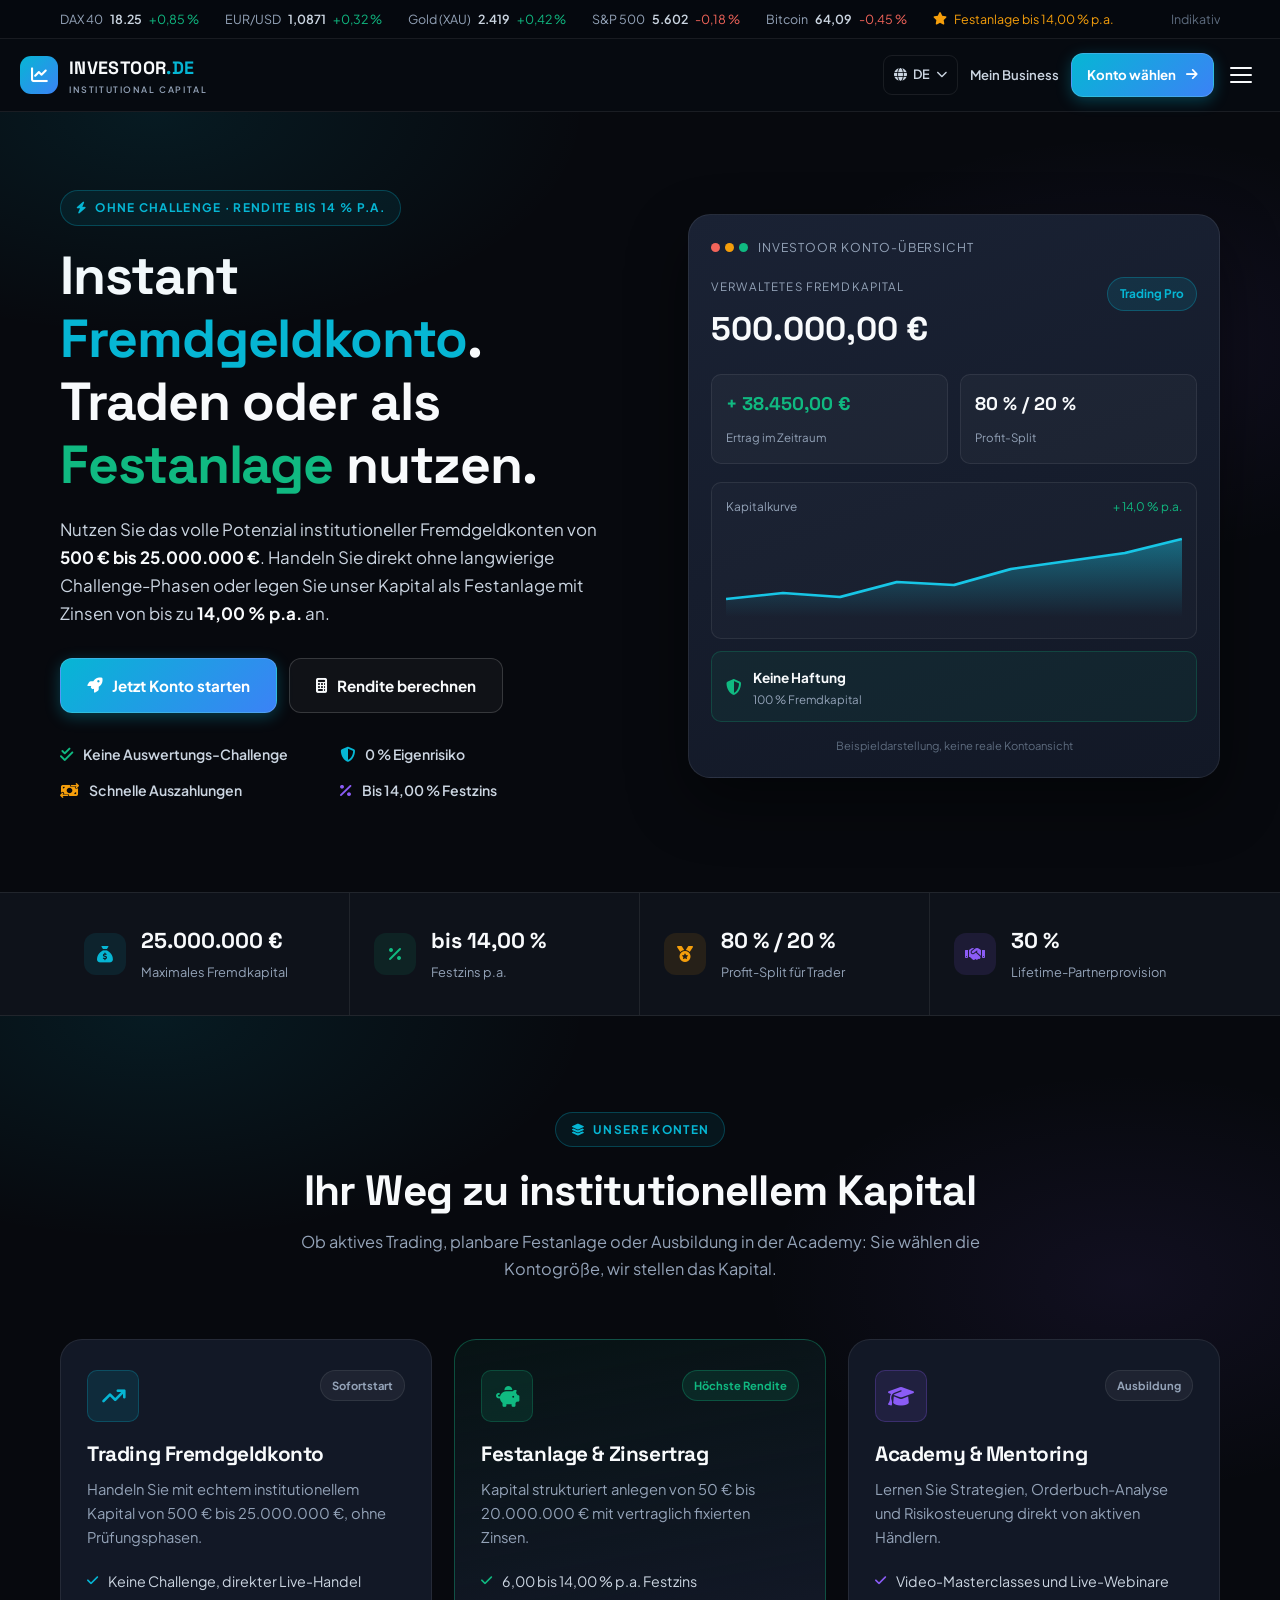
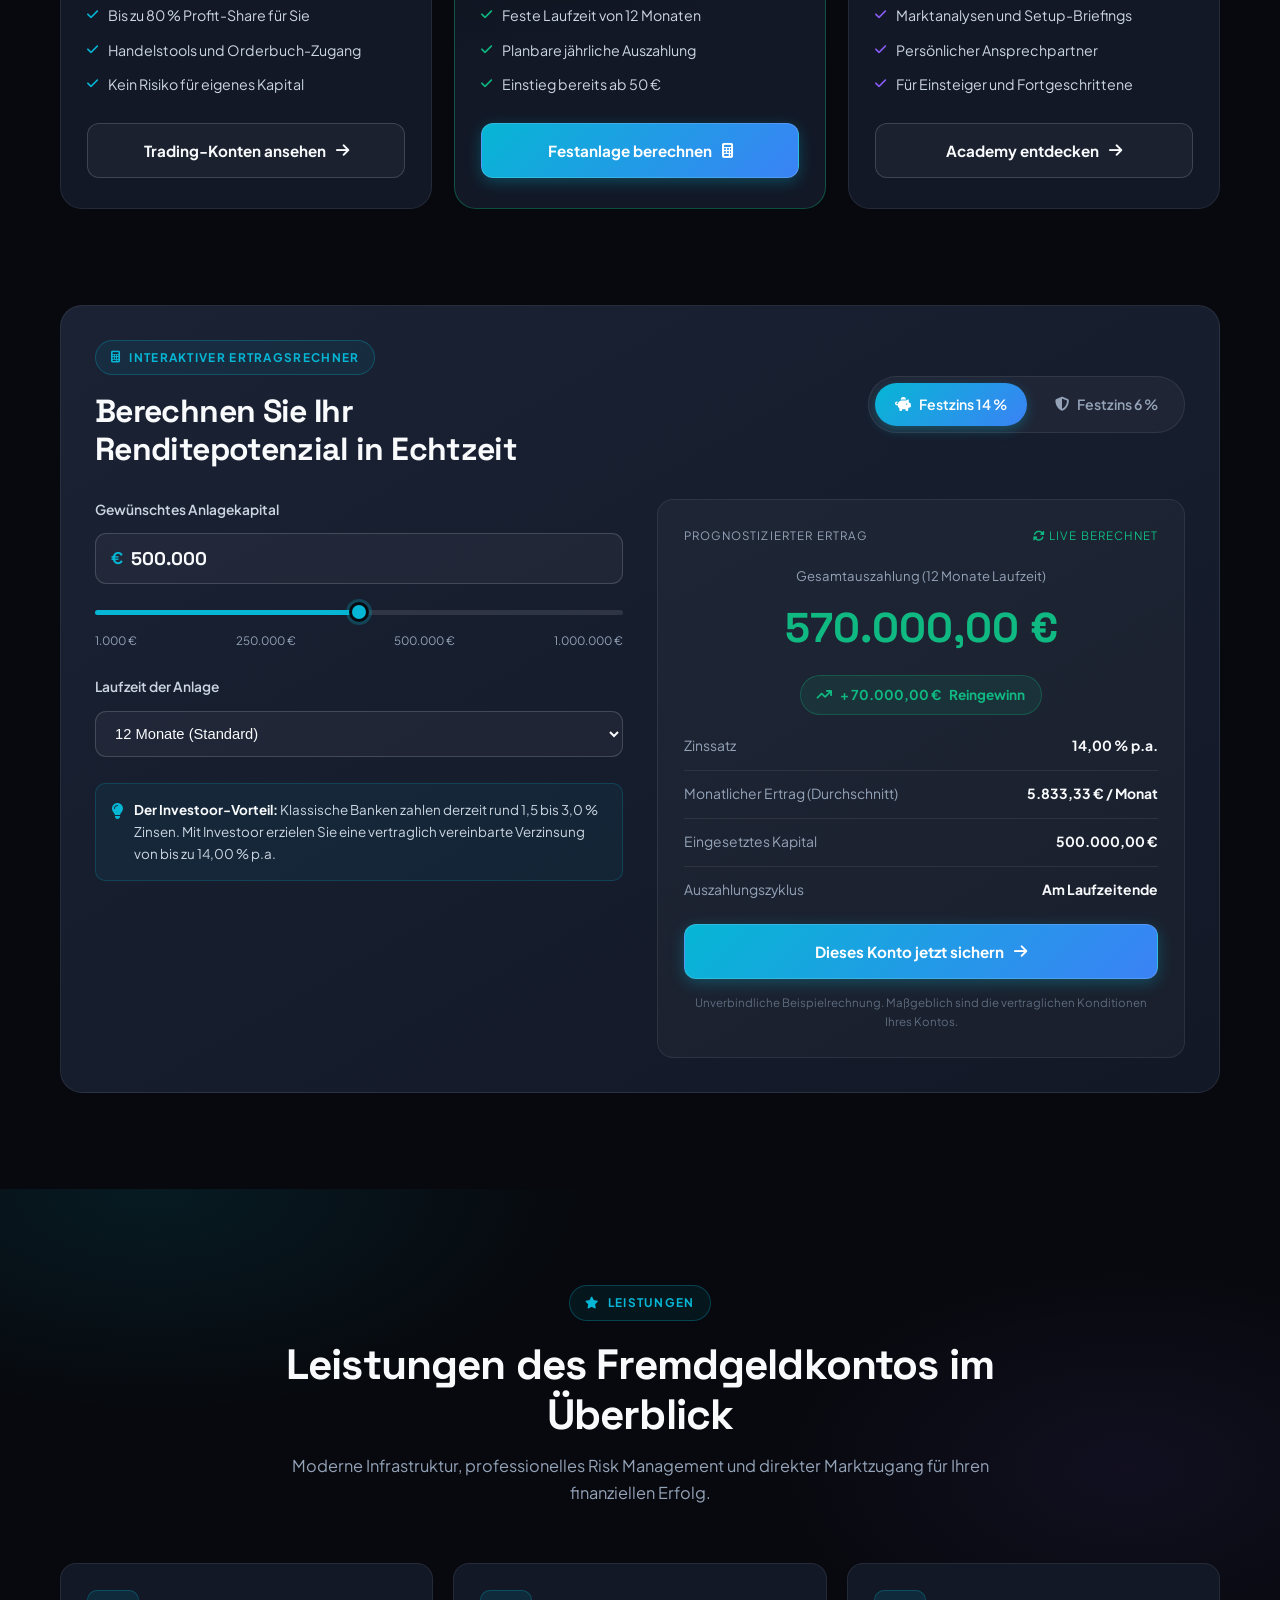
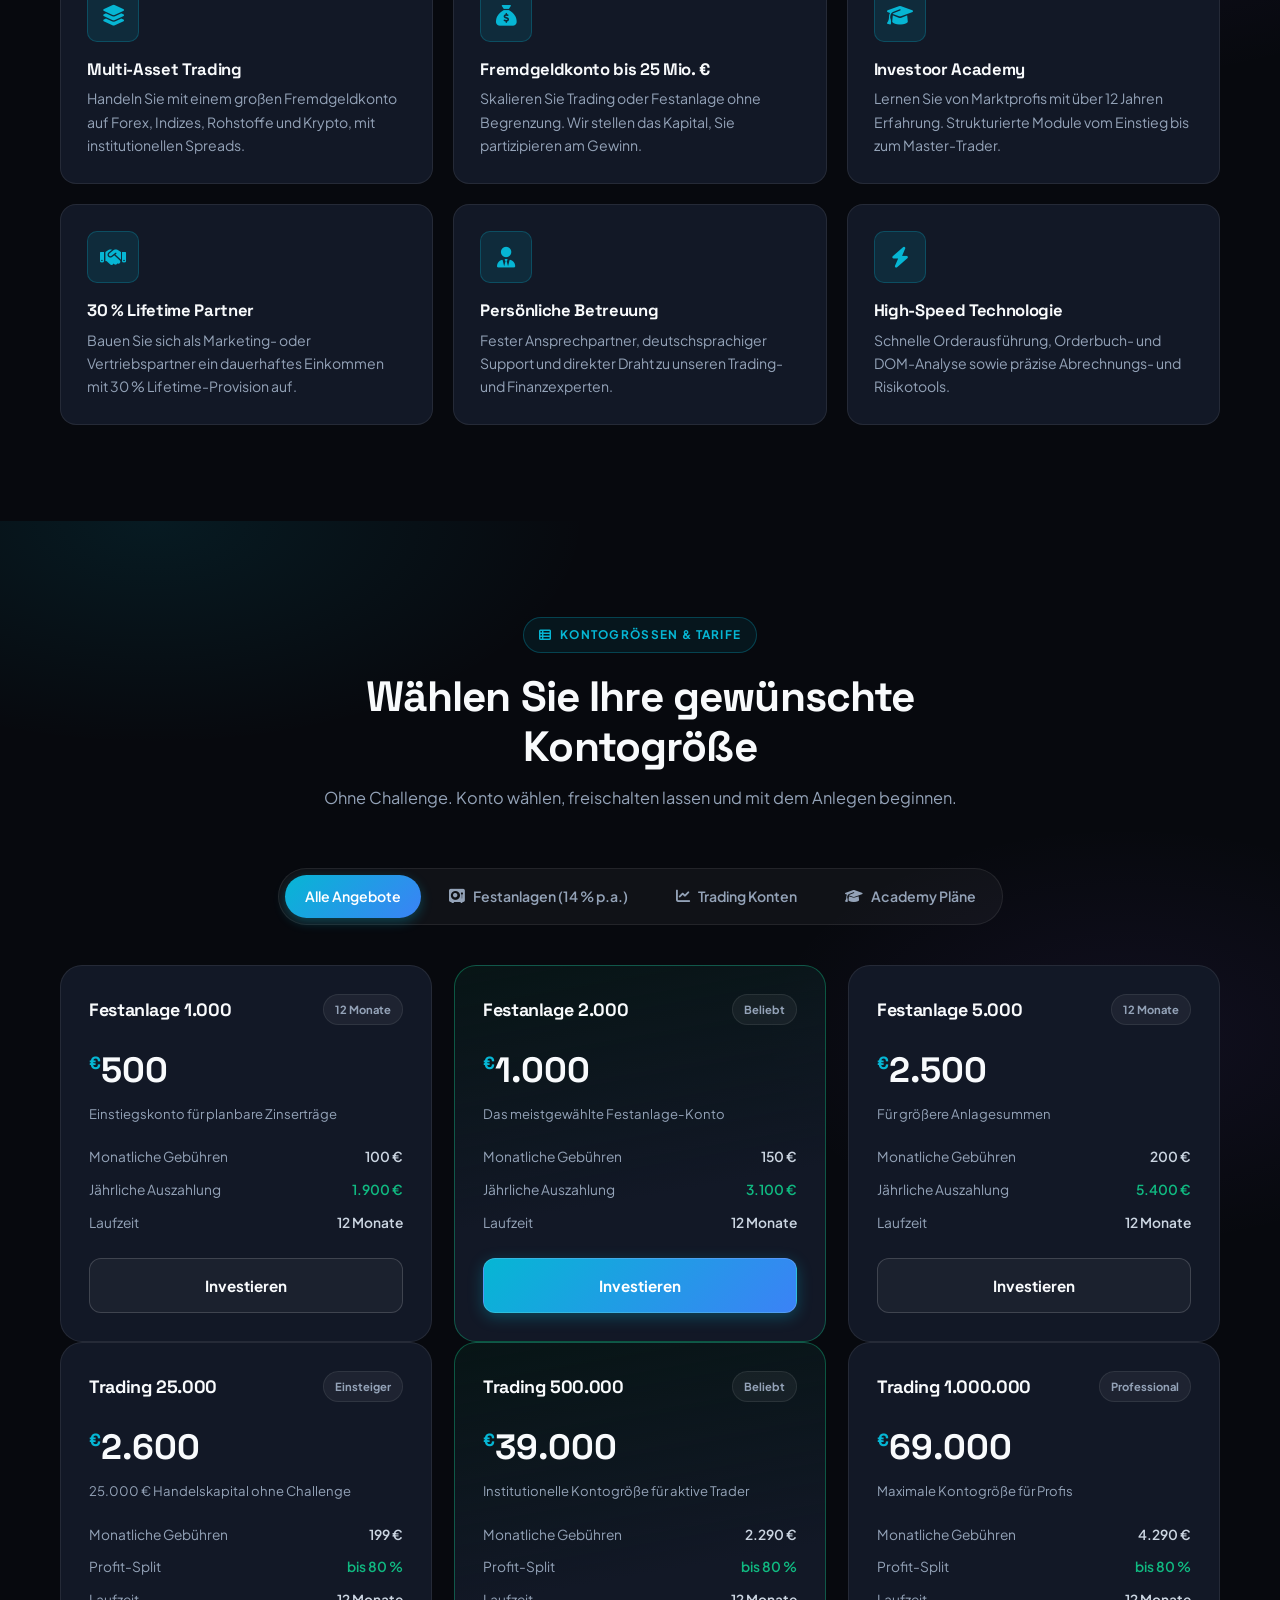
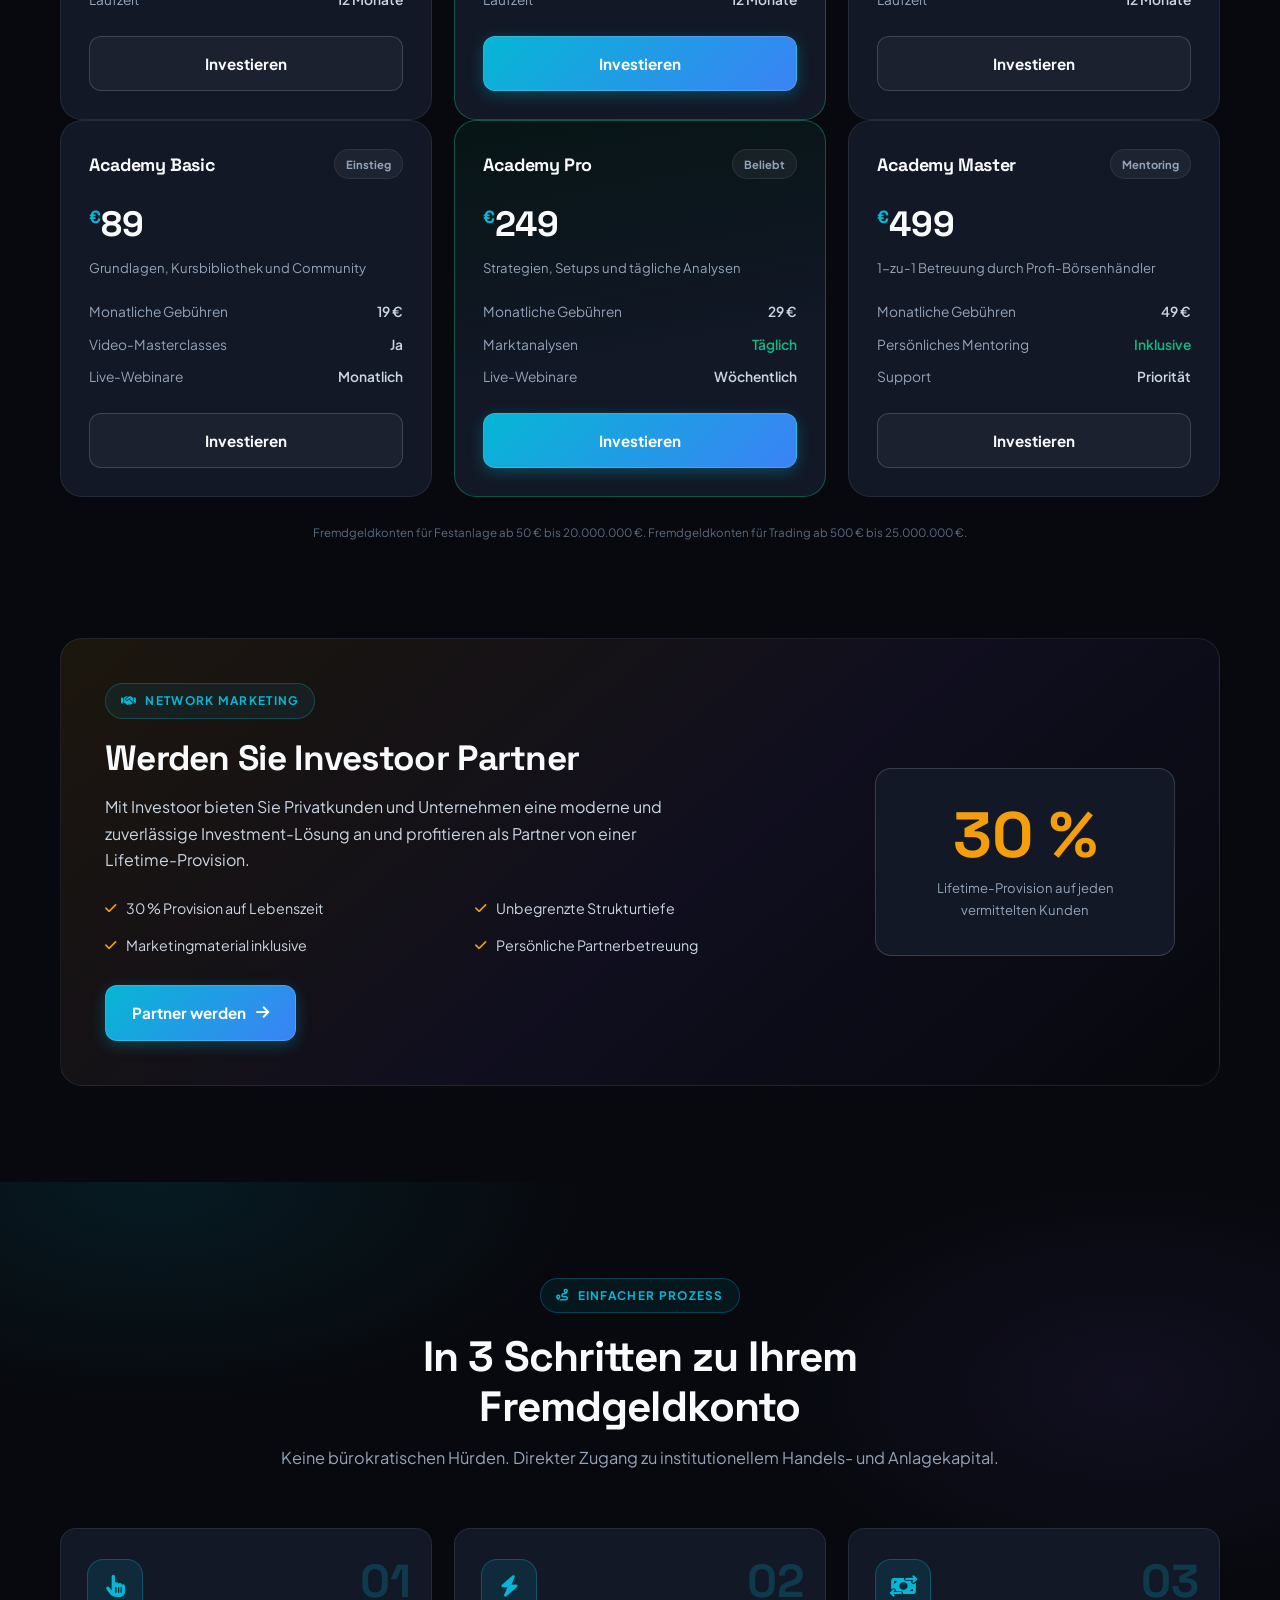
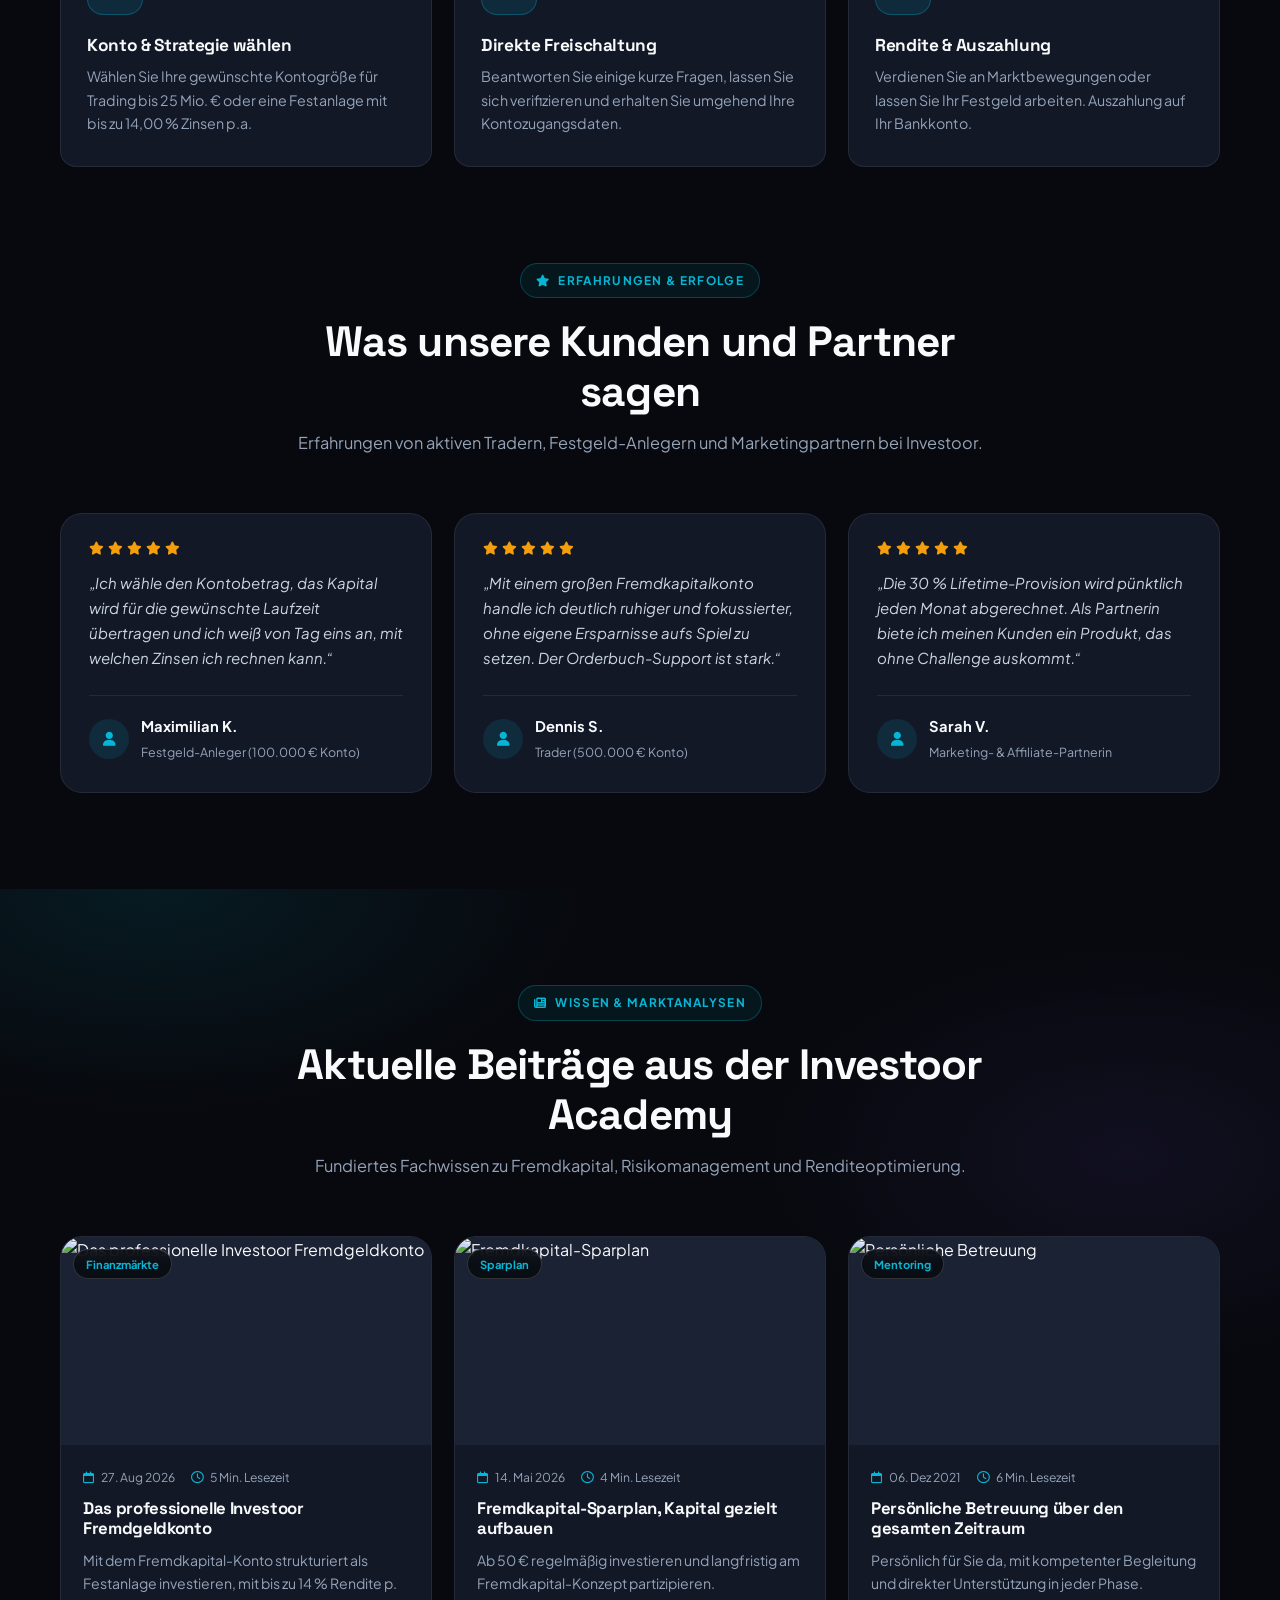
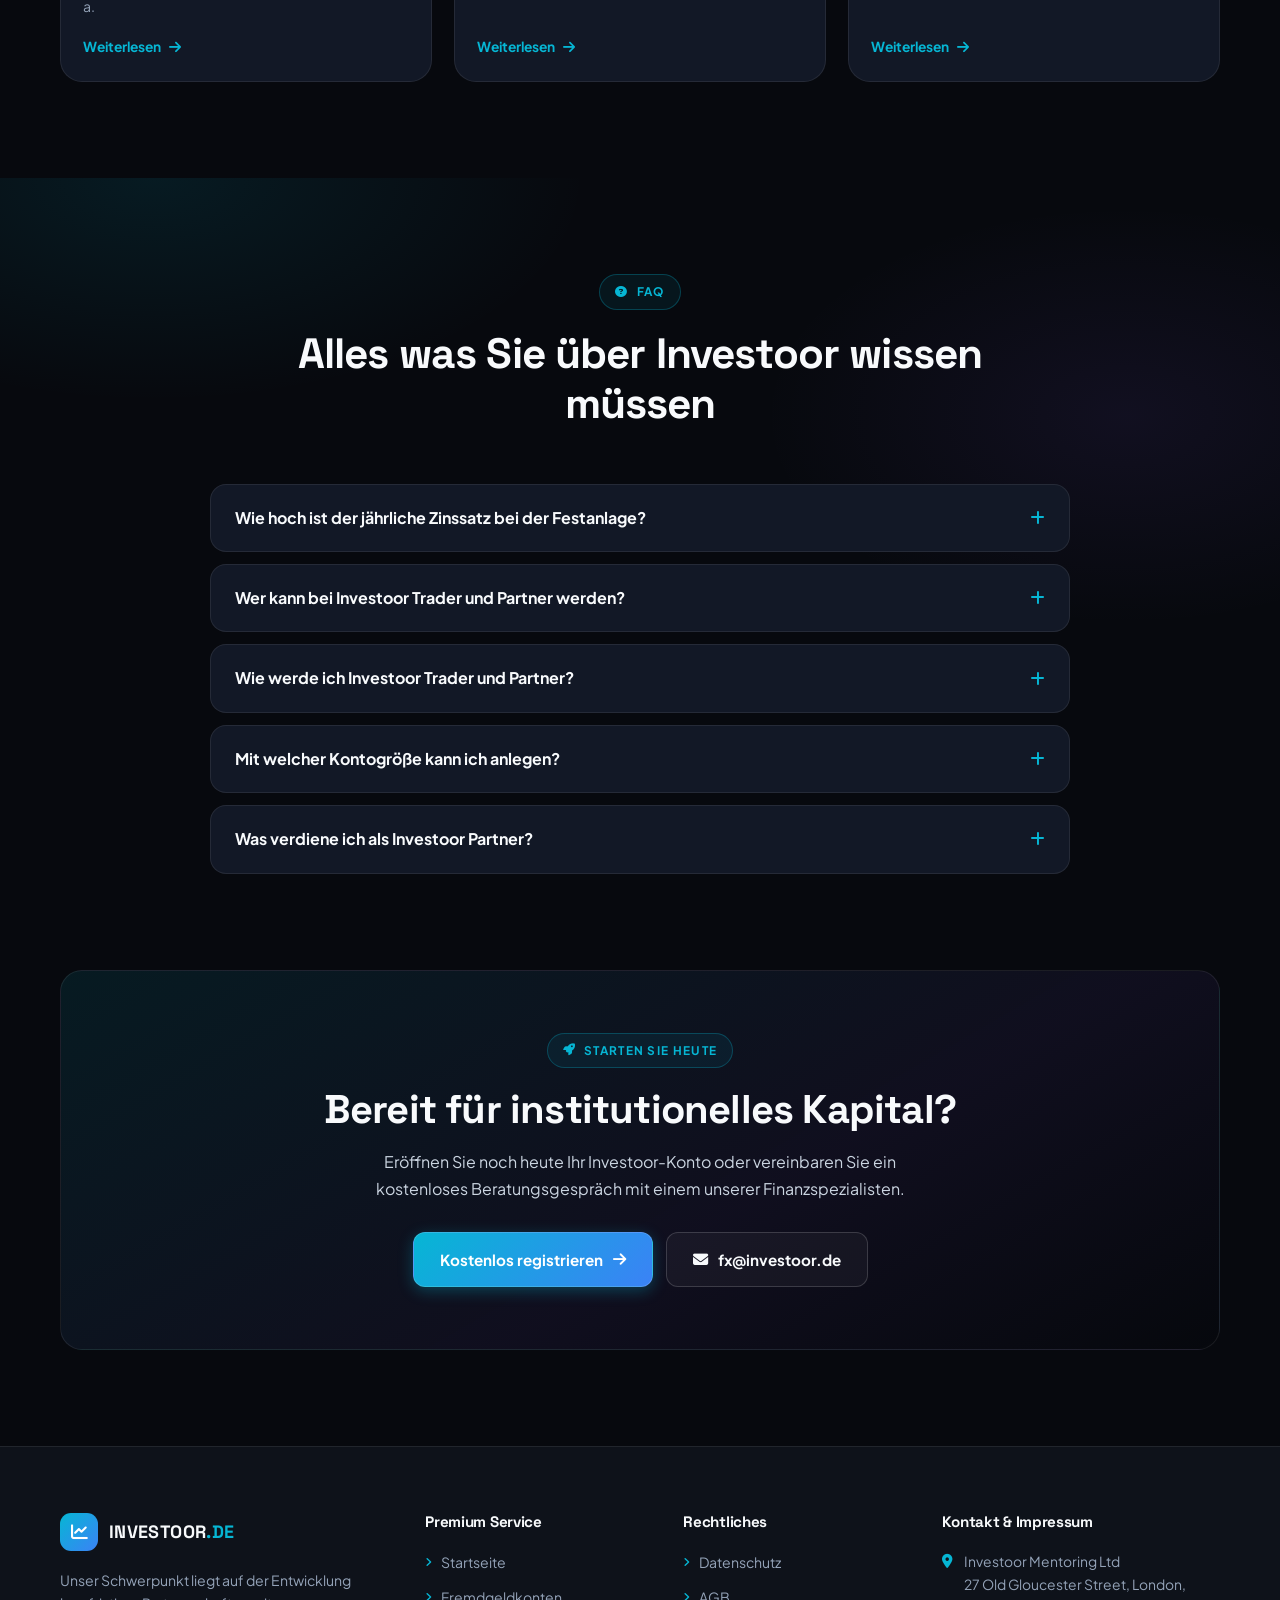
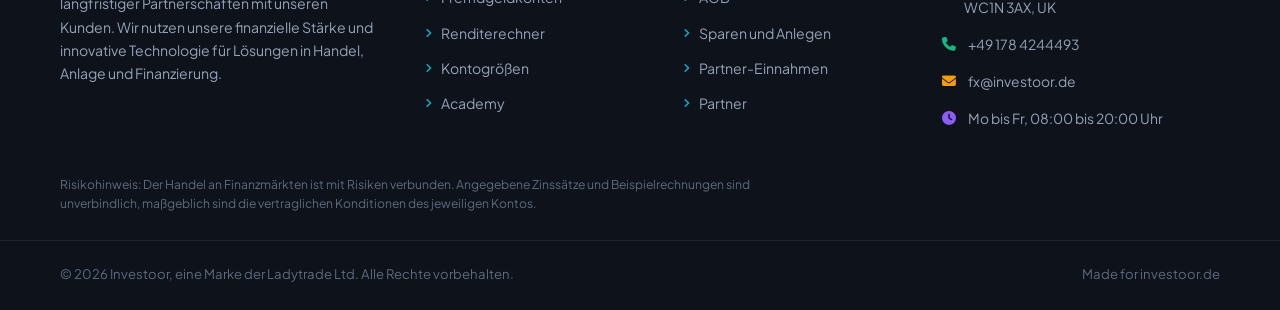
==== commit 281fe693: "Investoor preview: hero trust icons and button icon match the reference" ====
--- a/investoor/index.html
+++ b/investoor/index.html
@@ -110,14 +110,14 @@
                 <h1>Instant <span class="accent">Fremdgeldkonto</span>.<br>Traden oder als <span class="green">Festanlage</span> nutzen.</h1>
                 <p class="lead">Nutzen Sie das volle Potenzial institutioneller Fremdgeldkonten von <b>500 € bis 25.000.000 €</b>. Handeln Sie direkt ohne langwierige Challenge-Phasen oder legen Sie unser Kapital als Festanlage mit Zinsen von bis zu <b>14,00 % p.a.</b> an.</p>
                 <div class="hero-cta">
-                    <a target="_blank" rel="noopener" href="https://investoor.de/user/register" class="btn btn-primary">Jetzt Konto starten <i class="fa-solid fa-arrow-right"></i></a>
+                    <a target="_blank" rel="noopener" href="https://investoor.de/user/register" class="btn btn-primary"><i class="fa-solid fa-rocket"></i> Jetzt Konto starten</a>
                     <a href="#rechner" class="btn btn-ghost"><i class="fa-solid fa-calculator"></i> Rendite berechnen</a>
                 </div>
                 <ul class="hero-points">
-                    <li><i class="fa-solid fa-circle-check"></i> Keine Auswertungs-Challenge</li>
-                    <li><i class="fa-solid fa-circle-check"></i> 0 % Eigenrisiko</li>
-                    <li><i class="fa-solid fa-circle-check"></i> Schnelle Auszahlungen</li>
-                    <li><i class="fa-solid fa-circle-check"></i> Festanlage ab 50 €</li>
+                    <li><i class="fa-solid fa-check-double text-emerald"></i> Keine Auswertungs-Challenge</li>
+                    <li><i class="fa-solid fa-shield-halved text-cyan"></i> 0 % Eigenrisiko</li>
+                    <li><i class="fa-solid fa-money-bill-transfer text-amber"></i> Schnelle Auszahlungen</li>
+                    <li><i class="fa-solid fa-percent text-purple"></i> Bis 14,00 % Festzins</li>
                 </ul>
             </div>
 
--- a/investoor/styles.css
+++ b/investoor/styles.css
@@ -203,9 +203,9 @@
 .hero p.lead { color: var(--text-soft); font-size: 1.06rem; max-width: 560px; margin-bottom: 30px; }
 .hero p.lead b { color: var(--text); }
 .hero-cta { display: flex; gap: 12px; flex-wrap: wrap; margin-bottom: 30px; }
-.hero-points { display: grid; grid-template-columns: 1fr 1fr; gap: 12px 22px; max-width: 520px; }
-.hero-points li { display: flex; align-items: center; gap: 9px; font-size: 0.9rem; color: var(--text-soft); }
-.hero-points i { color: var(--accent); font-size: 0.86rem; }
+.hero-points { display: grid; grid-template-columns: repeat(2, 1fr); gap: 12px 20px; max-width: 540px; }
+.hero-points li { display: flex; align-items: center; gap: 10px; font-size: 0.88rem; font-weight: 600; color: var(--text-soft); }
+.hero-points i { font-size: 0.95rem; }
 
 .pcard {
     background: linear-gradient(160deg, var(--surface-2), var(--surface));
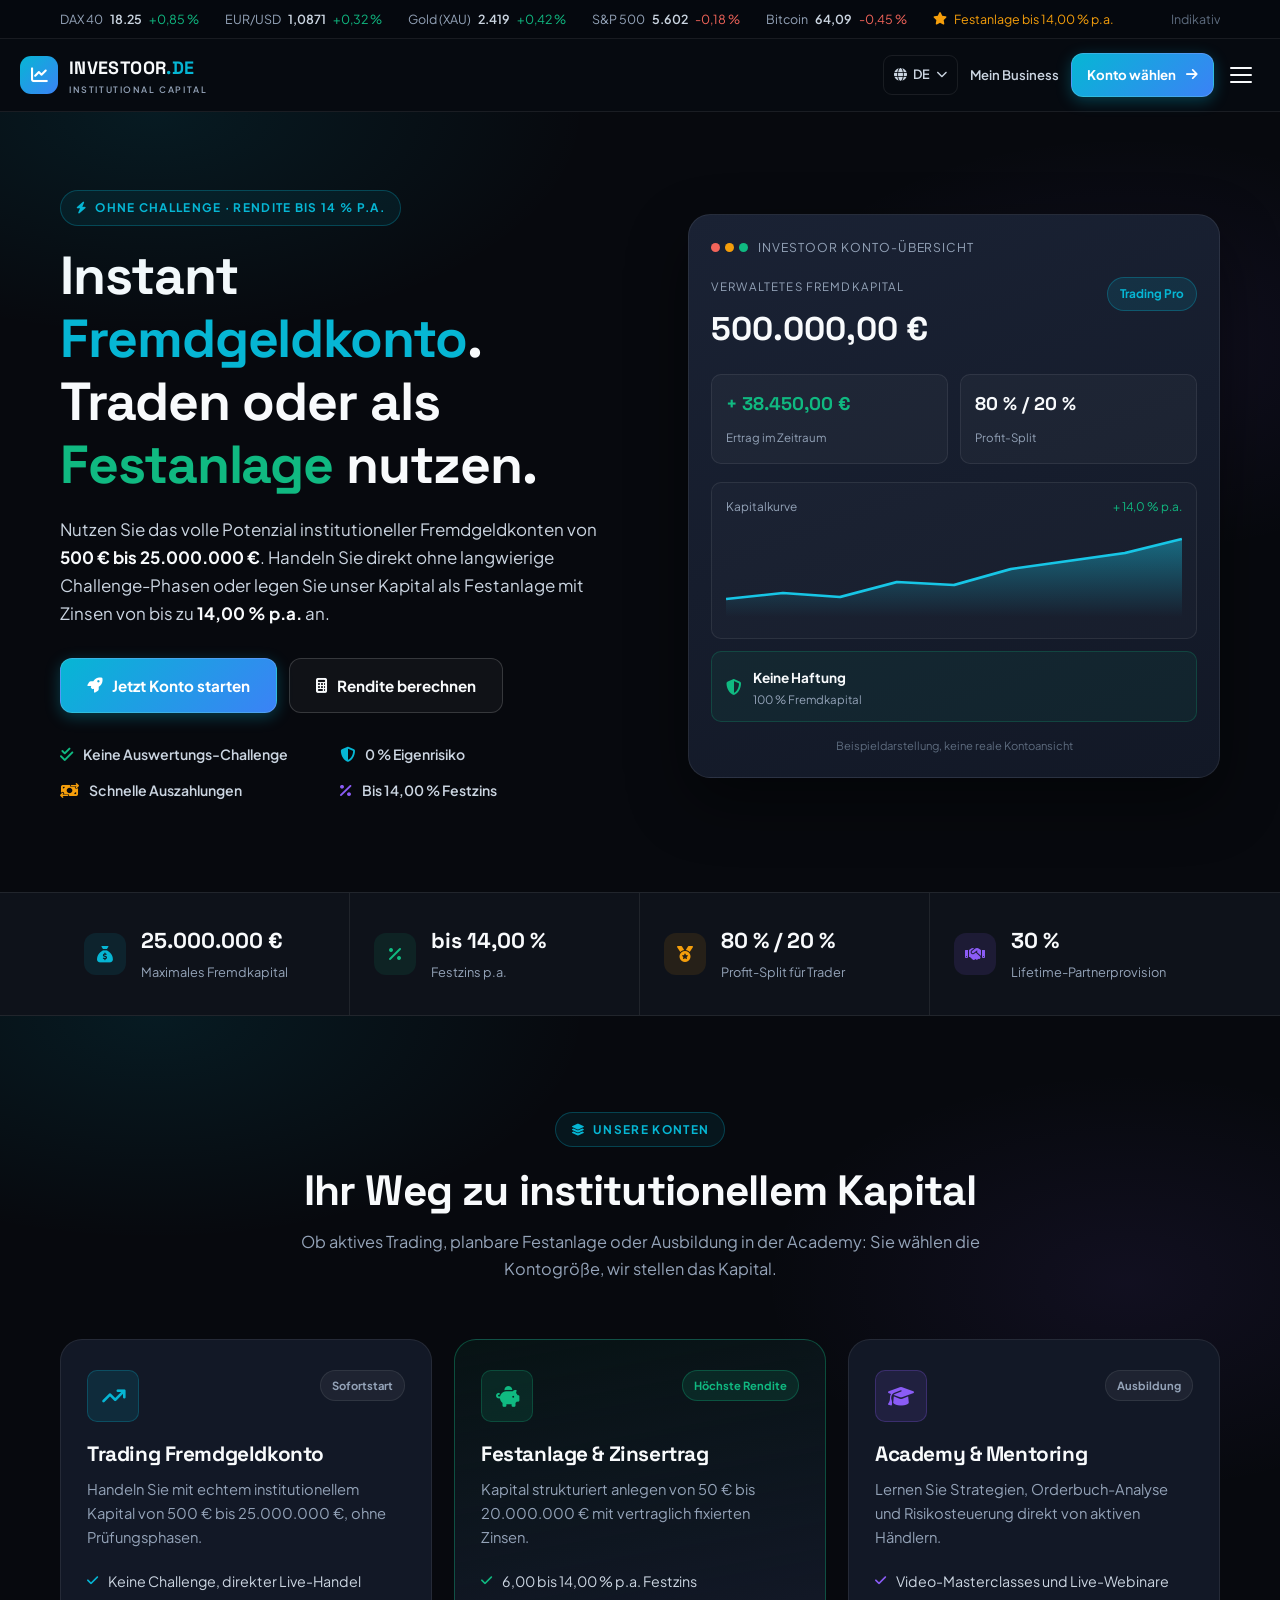
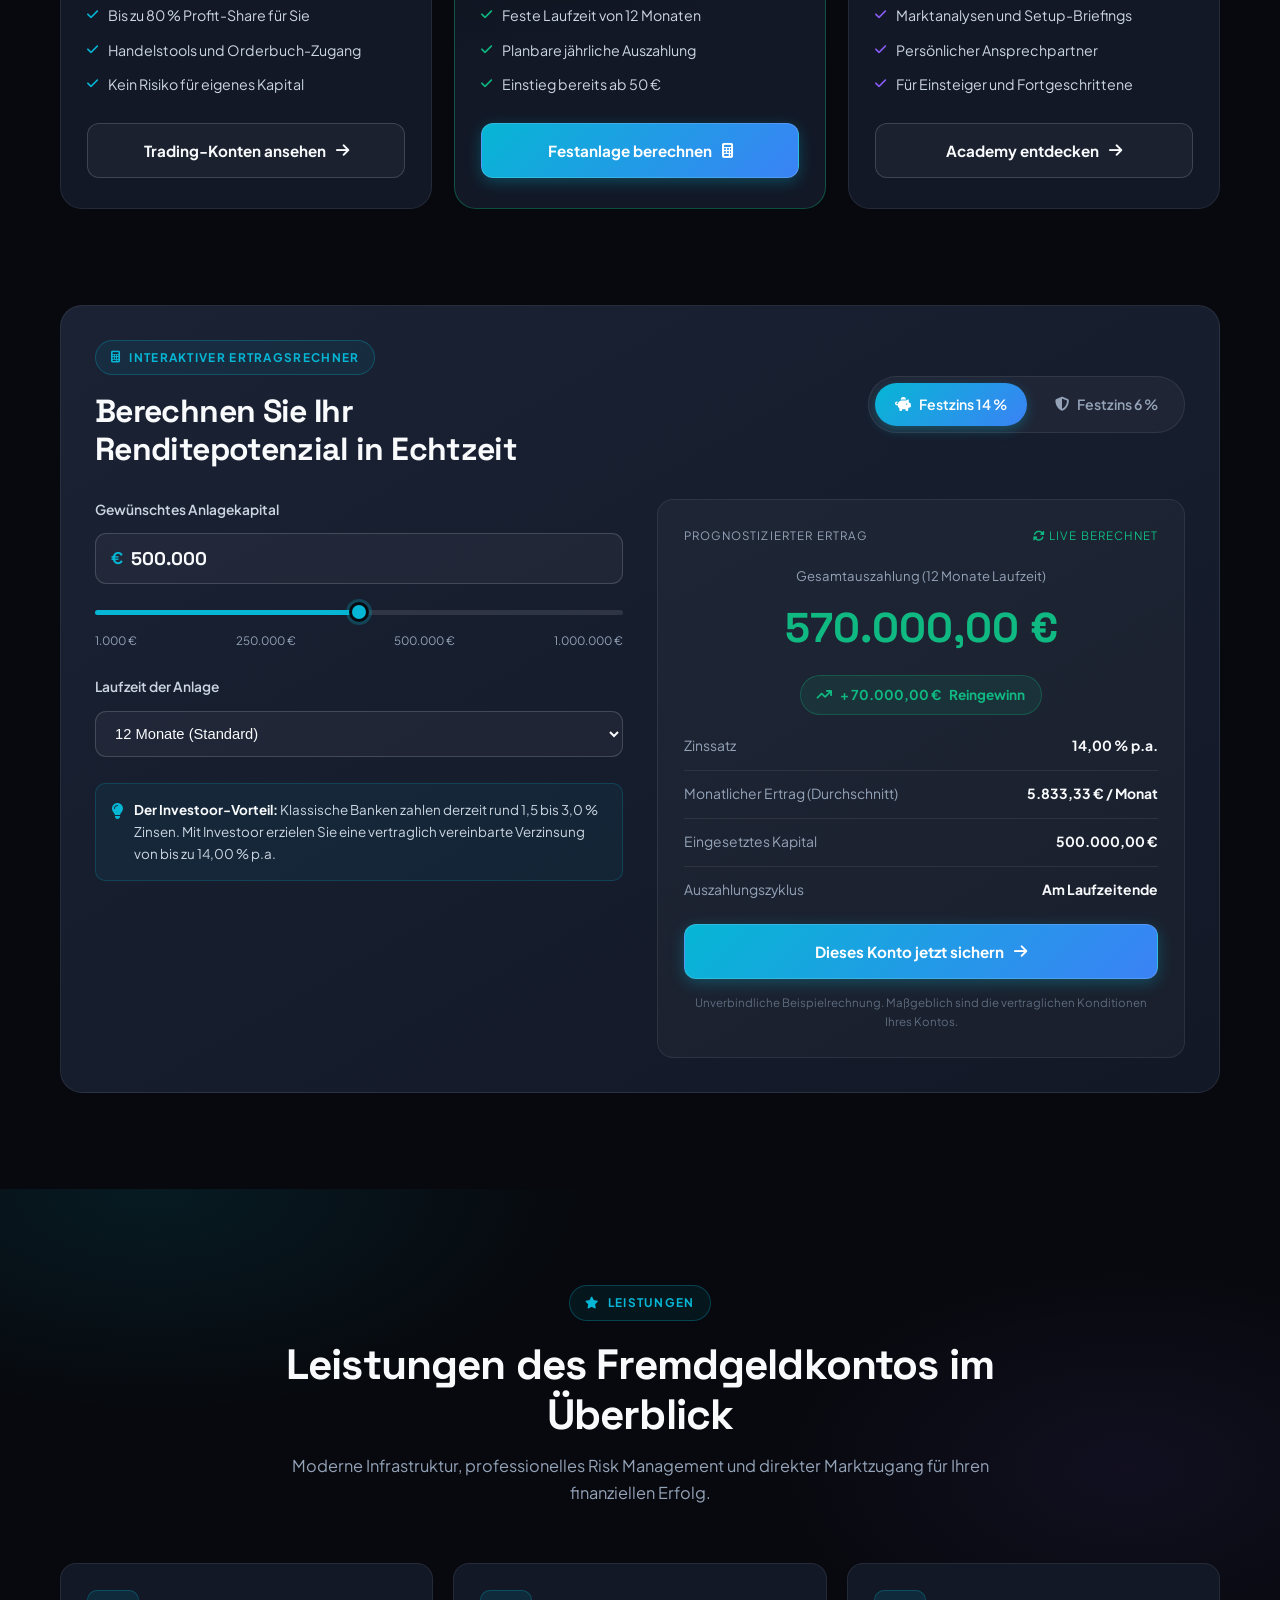
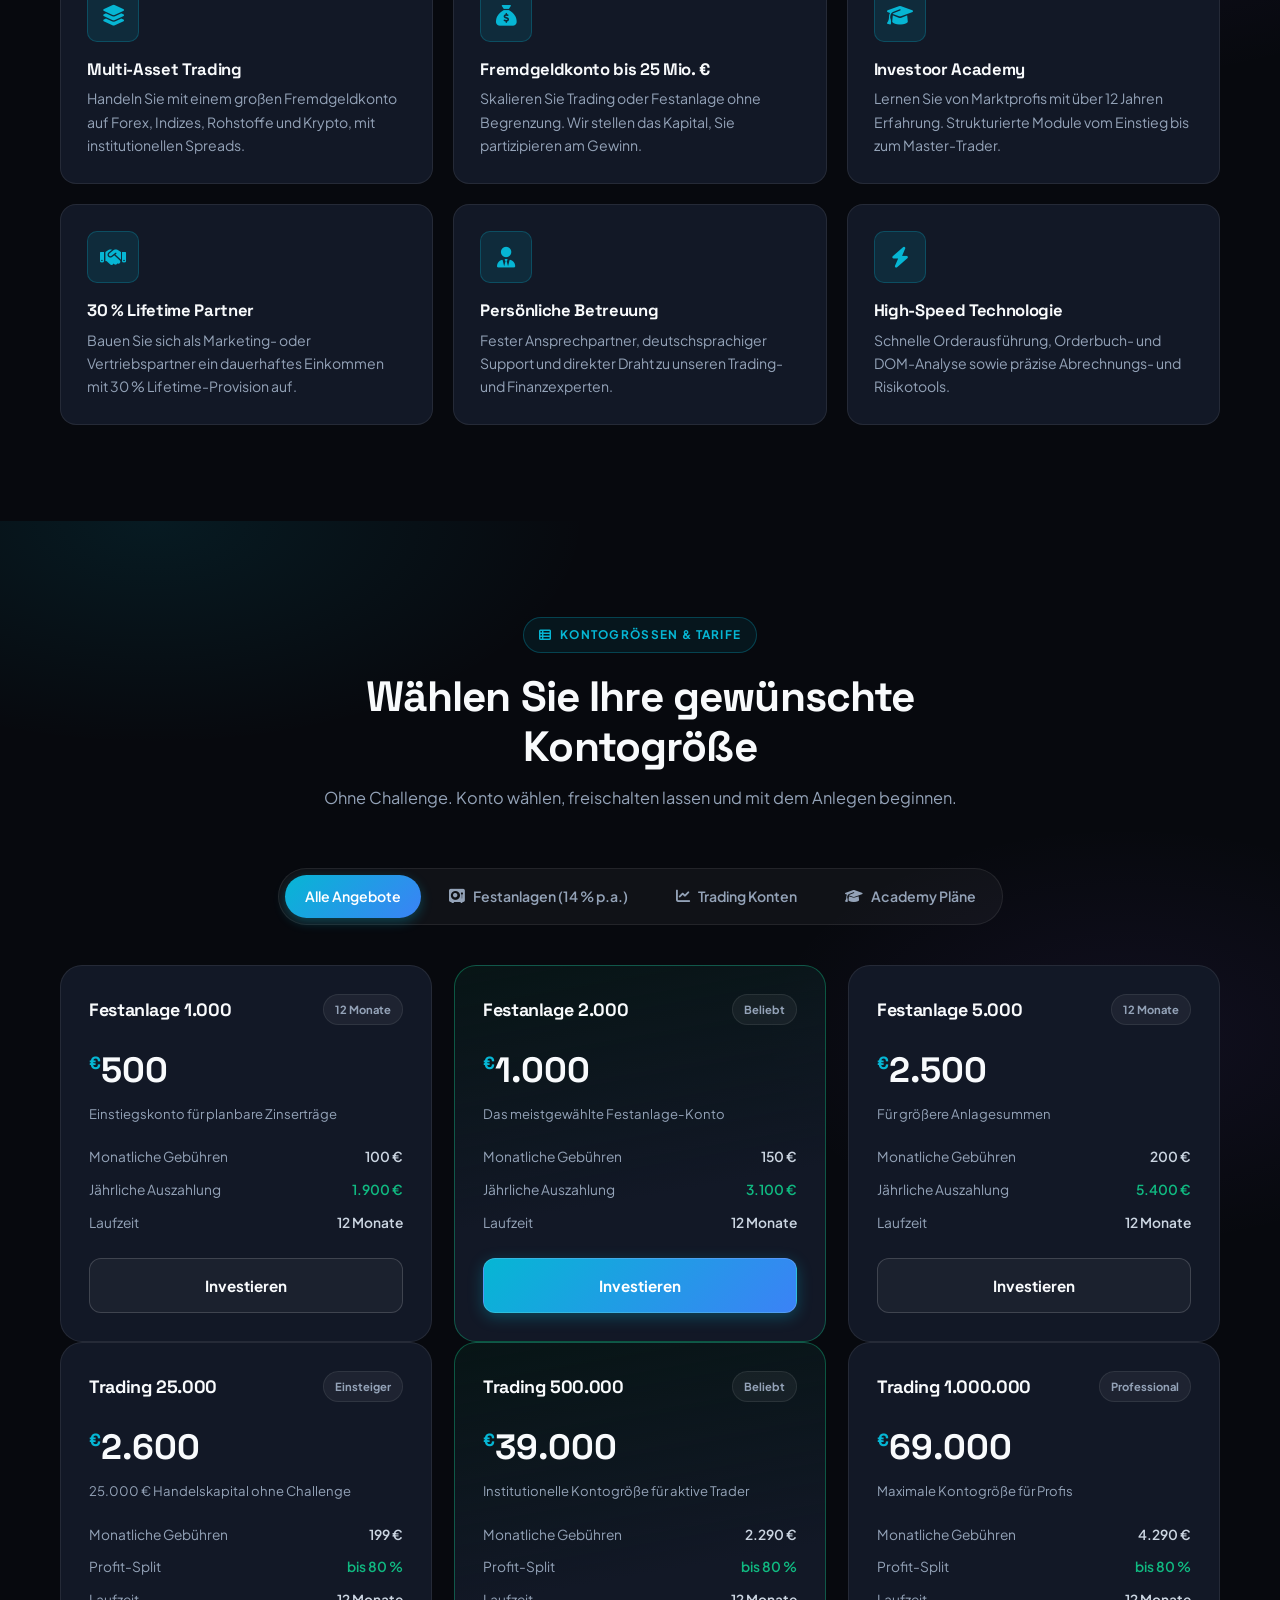
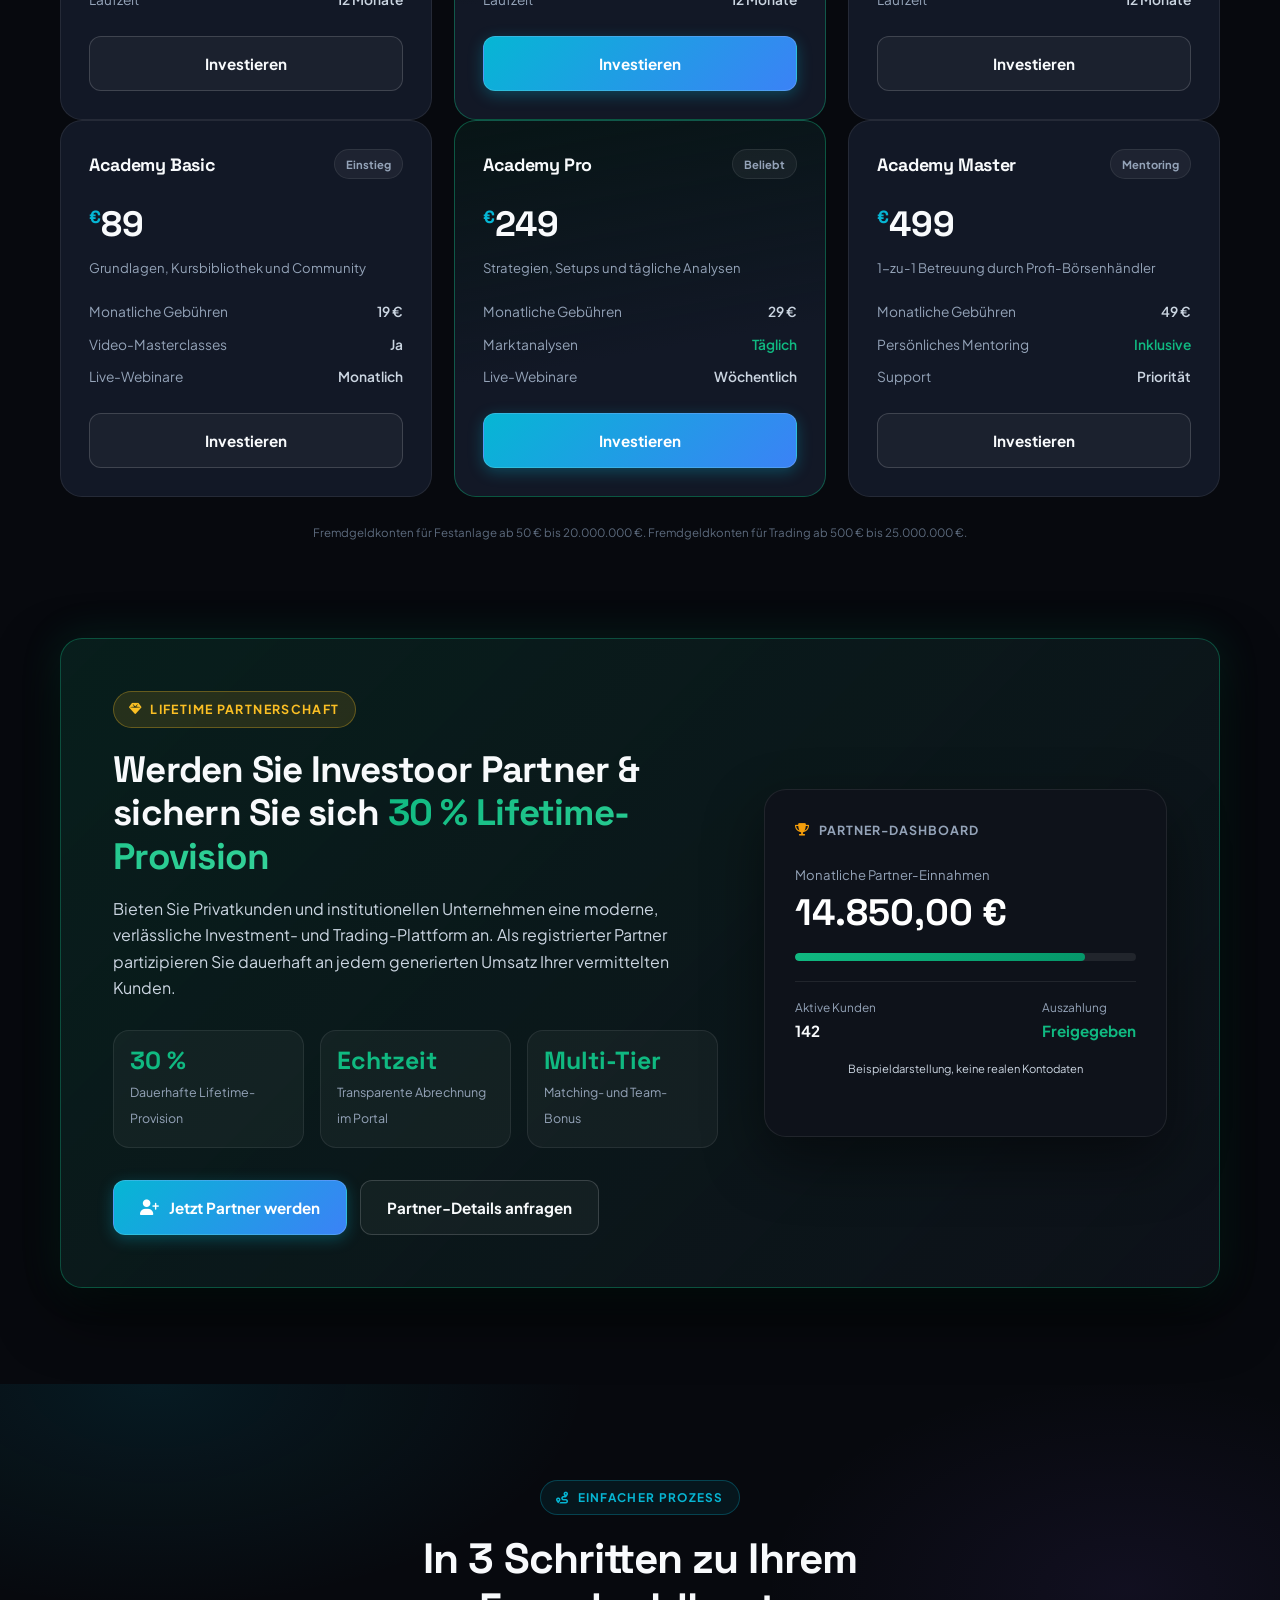
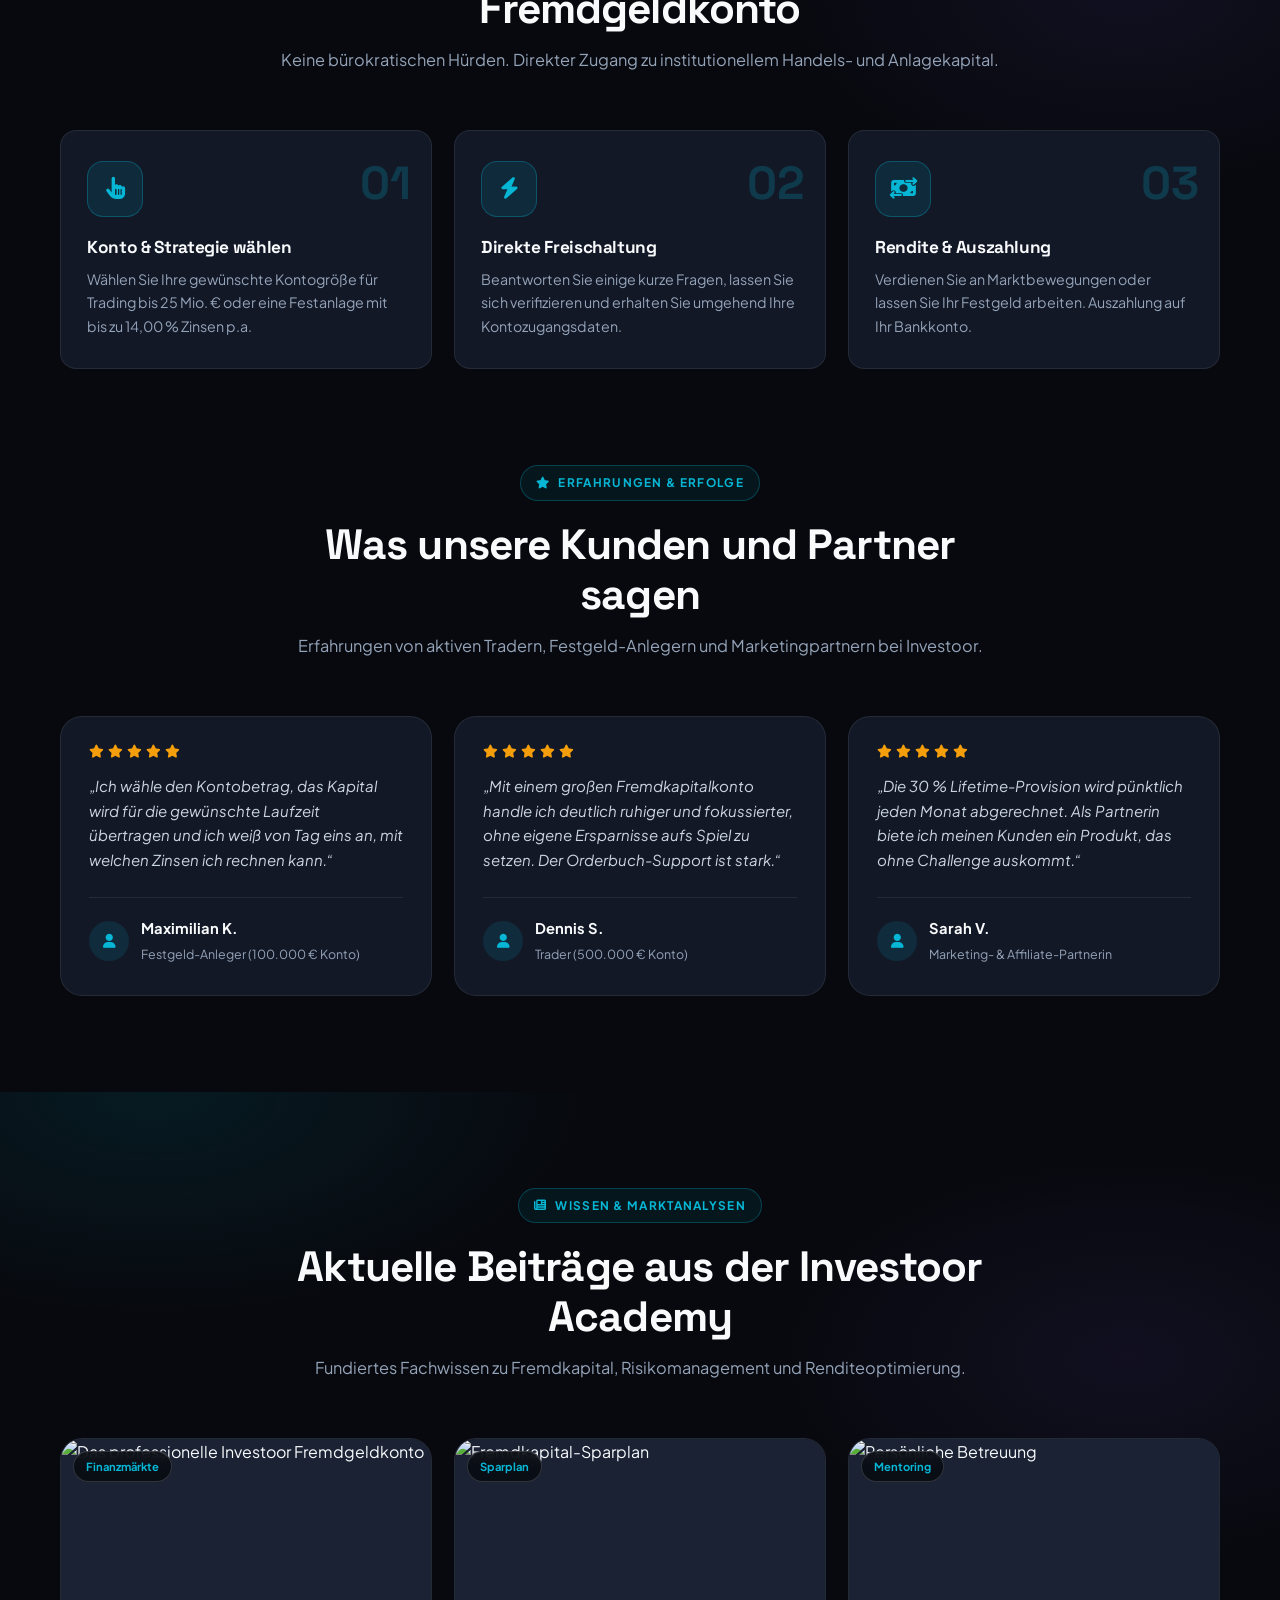
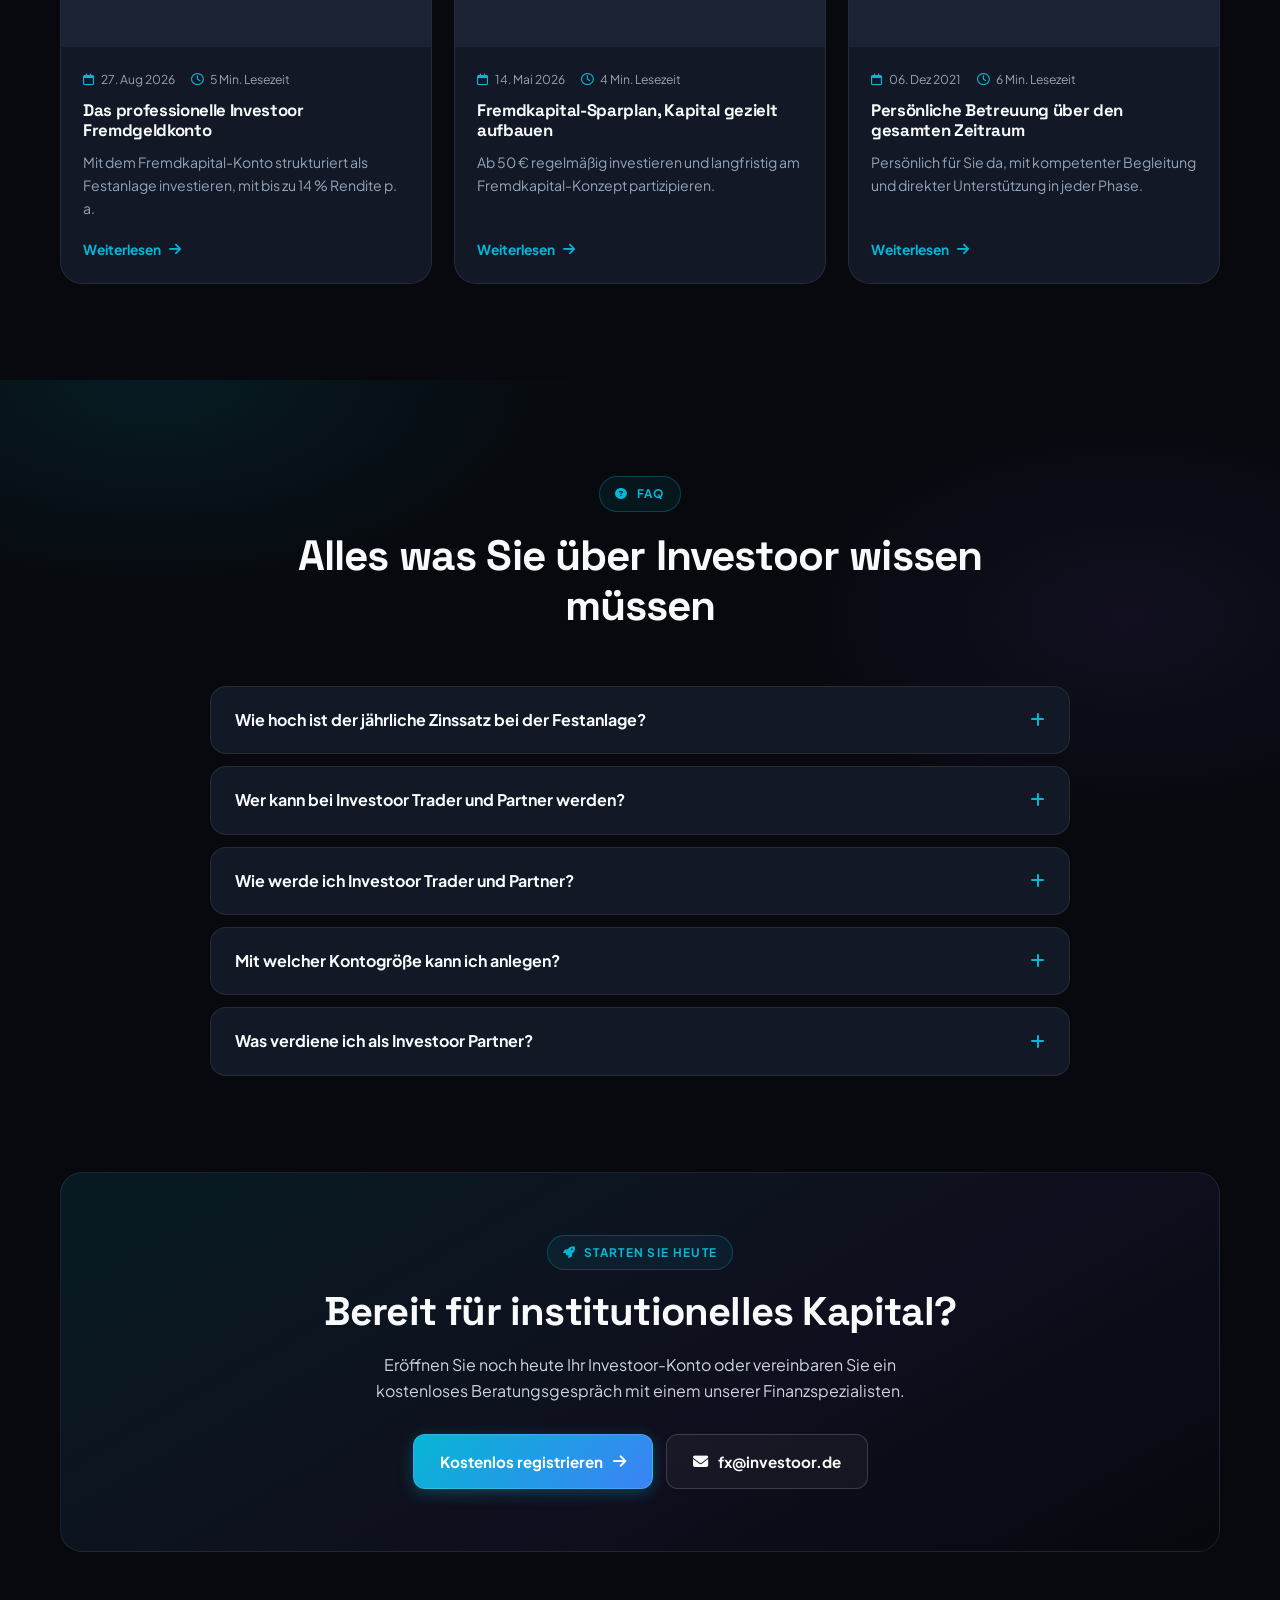
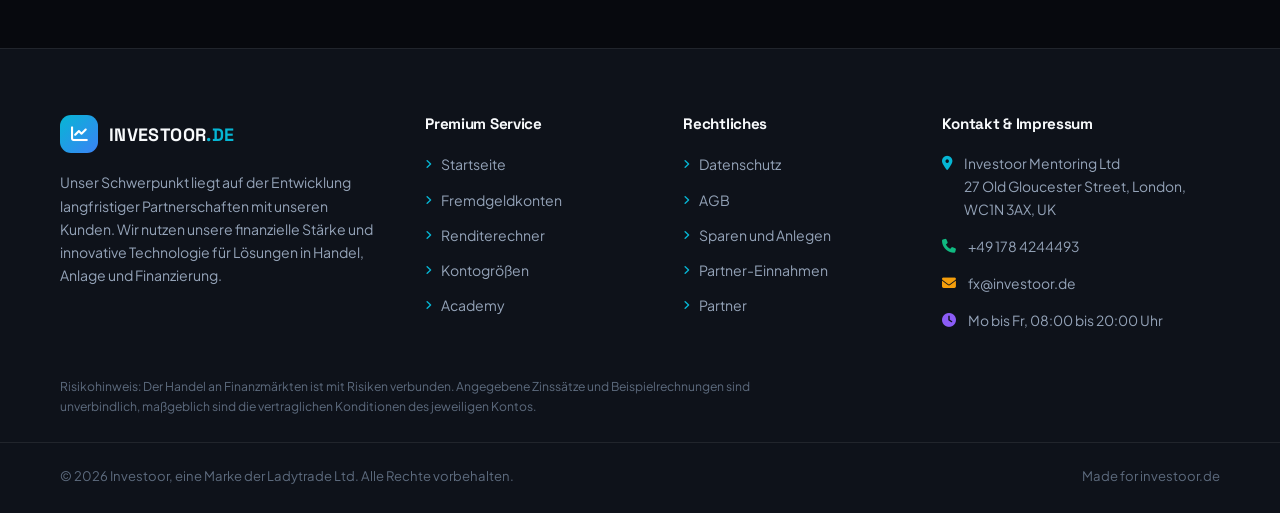
==== commit e585ec9b: "Investoor preview: partner block rebuilt to match the reference layout" ====
--- a/investoor/index.html
+++ b/investoor/index.html
@@ -441,20 +441,32 @@
     <div class="container">
         <div class="partner reveal">
             <div>
-                <span class="eyebrow"><i class="fa-solid fa-handshake"></i> Network Marketing</span>
-                <h2>Werden Sie Investoor Partner</h2>
-                <p>Mit Investoor bieten Sie Privatkunden und Unternehmen eine moderne und zuverlässige Investment-Lösung an und profitieren als Partner von einer Lifetime-Provision.</p>
-                <ul class="partner-perks">
-                    <li><i class="fa-solid fa-check"></i><span>30 % Provision auf Lebenszeit</span></li>
-                    <li><i class="fa-solid fa-check"></i><span>Unbegrenzte Strukturtiefe</span></li>
-                    <li><i class="fa-solid fa-check"></i><span>Marketingmaterial inklusive</span></li>
-                    <li><i class="fa-solid fa-check"></i><span>Persönliche Partnerbetreuung</span></li>
-                </ul>
-                <a target="_blank" rel="noopener" href="https://investoor.de/network-marketing" class="btn btn-primary">Partner werden <i class="fa-solid fa-arrow-right"></i></a>
-            </div>
-            <div class="commission">
-                <b>30 %</b>
-                <small>Lifetime-Provision auf jeden vermittelten Kunden</small>
+                <span class="partner-badge"><i class="fa-solid fa-gem"></i> Lifetime Partnerschaft</span>
+                <h2>Werden Sie Investoor Partner &amp; sichern Sie sich <span class="grad-green">30 % Lifetime-Provision</span></h2>
+                <p>Bieten Sie Privatkunden und institutionellen Unternehmen eine moderne, verlässliche Investment- und Trading-Plattform an. Als registrierter Partner partizipieren Sie dauerhaft an jedem generierten Umsatz Ihrer vermittelten Kunden.</p>
+                <div class="perk-grid">
+                    <div class="perk"><b>30 %</b><small>Dauerhafte Lifetime-Provision</small></div>
+                    <div class="perk"><b>Echtzeit</b><small>Transparente Abrechnung im Portal</small></div>
+                    <div class="perk"><b>Multi-Tier</b><small>Matching- und Team-Bonus</small></div>
+                </div>
+                <div class="partner-cta">
+                    <a target="_blank" rel="noopener" href="https://investoor.de/user/register" class="btn btn-primary"><i class="fa-solid fa-user-plus"></i> Jetzt Partner werden</a>
+                    <a target="_blank" rel="noopener" href="https://investoor.de/contact" class="btn btn-ghost">Partner-Details anfragen</a>
+                </div>
+            </div>
+
+            <div class="commission-box">
+                <div class="cs-head"><i class="fa-solid fa-trophy"></i> Partner-Dashboard</div>
+                <div class="cs-amount">
+                    <small>Monatliche Partner-Einnahmen</small>
+                    <div class="cs-val">14.850,00 €</div>
+                </div>
+                <div class="cs-bar"><span style="width:85%"></span></div>
+                <div class="cs-stats">
+                    <div><small>Aktive Kunden</small> <b>142</b></div>
+                    <div><small>Auszahlung</small> <b class="text-emerald">Freigegeben</b></div>
+                </div>
+                <p class="cs-note">Beispieldarstellung, keine realen Kontodaten</p>
             </div>
         </div>
     </div>
--- a/investoor/styles.css
+++ b/investoor/styles.css
@@ -335,18 +335,37 @@
 
 /* ---------- 12. Partner ---------- */
 .partner {
-    background: linear-gradient(140deg, rgba(245, 158, 11, 0.09), rgba(139, 92, 246, 0.07) 55%, transparent);
-    border: 1px solid var(--border); border-radius: var(--radius-lg); padding: 44px;
-    display: grid; grid-template-columns: 1fr 300px; gap: 44px; align-items: center;
-}
-.partner h2 { font-size: clamp(1.6rem, 3vw, 2.2rem); margin-bottom: 16px; }
-.partner p { color: var(--text-soft); margin-bottom: 24px; max-width: 560px; }
-.partner-perks { display: grid; grid-template-columns: 1fr 1fr; gap: 13px; margin-bottom: 28px; }
-.partner-perks li { display: flex; gap: 10px; font-size: 0.89rem; color: var(--text-soft); }
-.partner-perks i { color: var(--gold); margin-top: 5px; font-size: 0.82rem; }
-.commission { text-align: center; background: var(--surface); border: 1px solid var(--border-strong); border-radius: var(--radius); padding: 34px 24px; }
-.commission b { display: block; font-family: "Space Grotesk", sans-serif; font-size: 4rem; line-height: 1; color: var(--gold); }
-.commission small { display: block; color: var(--muted); font-size: 0.82rem; margin-top: 10px; }
+    background: linear-gradient(135deg, rgba(16, 185, 129, 0.12) 0%, rgba(14, 18, 26, 0.95) 100%);
+    border: 1px solid rgba(16, 185, 129, 0.35); border-radius: var(--radius-lg); padding: 52px;
+    box-shadow: 0 25px 60px rgba(0, 0, 0, 0.7), 0 0 40px rgba(16, 185, 129, 0.15);
+    display: grid; grid-template-columns: 1.2fr 0.8fr; gap: 46px; align-items: center;
+}
+.partner-badge {
+    display: inline-flex; align-items: center; gap: 8px;
+    font-size: 0.78rem; font-weight: 700; letter-spacing: 0.11em; text-transform: uppercase;
+    color: #fbbf24; background: rgba(251, 191, 36, 0.12); border: 1px solid rgba(251, 191, 36, 0.3);
+    padding: 7px 15px; border-radius: 100px; margin-bottom: 20px;
+}
+.partner h2 { font-size: clamp(1.6rem, 3vw, 2.3rem); margin-bottom: 18px; }
+.grad-green { background: linear-gradient(135deg, #10b981 0%, #34d399 100%); -webkit-background-clip: text; background-clip: text; -webkit-text-fill-color: transparent; color: transparent; }
+.partner p { color: var(--text-soft); margin-bottom: 28px; max-width: 620px; }
+.perk-grid { display: grid; grid-template-columns: repeat(3, 1fr); gap: 16px; margin-bottom: 32px; }
+.perk { background: rgba(255, 255, 255, 0.04); border: 1px solid var(--border); border-radius: var(--radius); padding: 16px; }
+.perk b { display: block; font-family: "Space Grotesk", sans-serif; font-size: 1.55rem; font-weight: 700; color: var(--green); line-height: 1.1; margin-bottom: 4px; }
+.perk small { font-size: 0.78rem; color: var(--muted); line-height: 1.4; }
+.partner-cta { display: flex; gap: 13px; flex-wrap: wrap; }
+
+.commission-box { background: var(--bg-soft); border: 1px solid var(--border); border-radius: var(--radius-lg); padding: 30px; box-shadow: var(--shadow); }
+.cs-head { display: flex; align-items: center; gap: 9px; font-size: 0.78rem; font-weight: 700; letter-spacing: 0.08em; text-transform: uppercase; color: var(--muted); margin-bottom: 20px; }
+.cs-head i { color: var(--gold); }
+.cs-amount small { color: var(--muted); font-size: 0.82rem; }
+.cs-val { font-family: "Space Grotesk", sans-serif; font-size: 2.3rem; font-weight: 700; color: #fff; line-height: 1.1; margin: 6px 0 20px; }
+.cs-bar { width: 100%; height: 8px; background: rgba(255, 255, 255, 0.08); border-radius: 4px; overflow: hidden; margin-bottom: 20px; }
+.cs-bar span { display: block; height: 100%; border-radius: 4px; background: linear-gradient(135deg, #10b981 0%, #059669 100%); }
+.cs-stats { display: flex; justify-content: space-between; gap: 16px; font-size: 0.85rem; padding-top: 16px; border-top: 1px solid var(--border); }
+.cs-stats small { color: var(--muted); display: block; font-size: 0.74rem; }
+.cs-stats b { font-size: 0.95rem; }
+.cs-note { text-align: center; font-size: 0.7rem; color: #5d6b7e; margin-top: 16px; }
 
 /* ---------- 13. Steps ---------- */
 .steps-grid { display: grid; grid-template-columns: repeat(3, 1fr); gap: 22px; }
@@ -486,6 +505,7 @@
     .offer-grid, .price-grid, .steps-grid, .feat-grid, .quote-grid, .post-grid { grid-template-columns: 1fr 1fr; }
     .calc-grid { grid-template-columns: 1fr; gap: 28px; }
     .partner { grid-template-columns: 1fr; padding: 34px; }
+    .perk-grid { grid-template-columns: 1fr 1fr; }
     .footer-grid { grid-template-columns: 1fr 1fr; gap: 34px; }
 }
 @media (max-width: 680px) {
@@ -502,8 +522,10 @@
     .calc-head { flex-direction: column; align-items: stretch; }
     .tabs { width: 100%; }
     .tab { flex: 1; justify-content: center; padding: 10px 8px; font-size: 0.8rem; }
-    .partner { padding: 26px; }
-    .partner-perks { grid-template-columns: 1fr; }
+    .partner { padding: 24px; }
+    .perk-grid { grid-template-columns: 1fr; }
+    .partner-cta { flex-direction: column; }
+    .partner-cta .btn { width: 100%; }
     .footer-grid { grid-template-columns: 1fr; }
     .cta { padding: 40px 20px; }
     .cta-btns { flex-direction: column; }
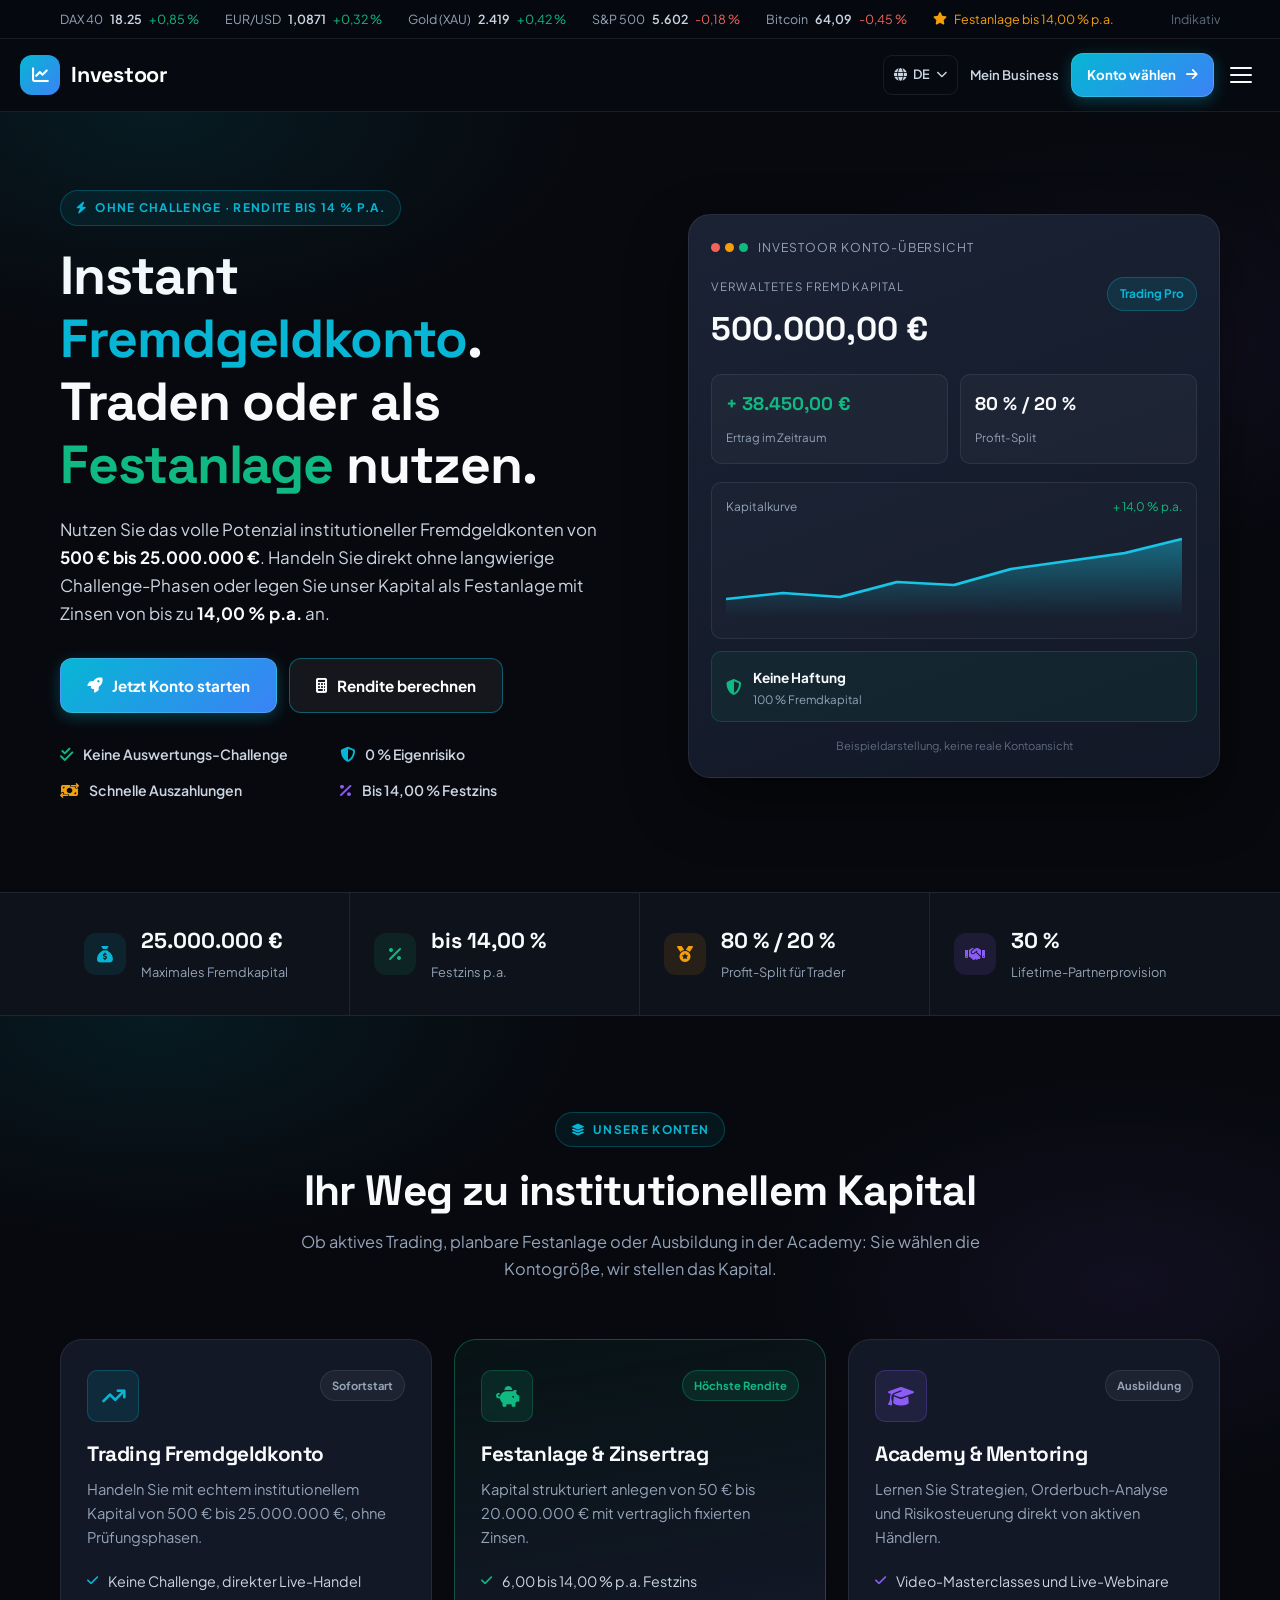
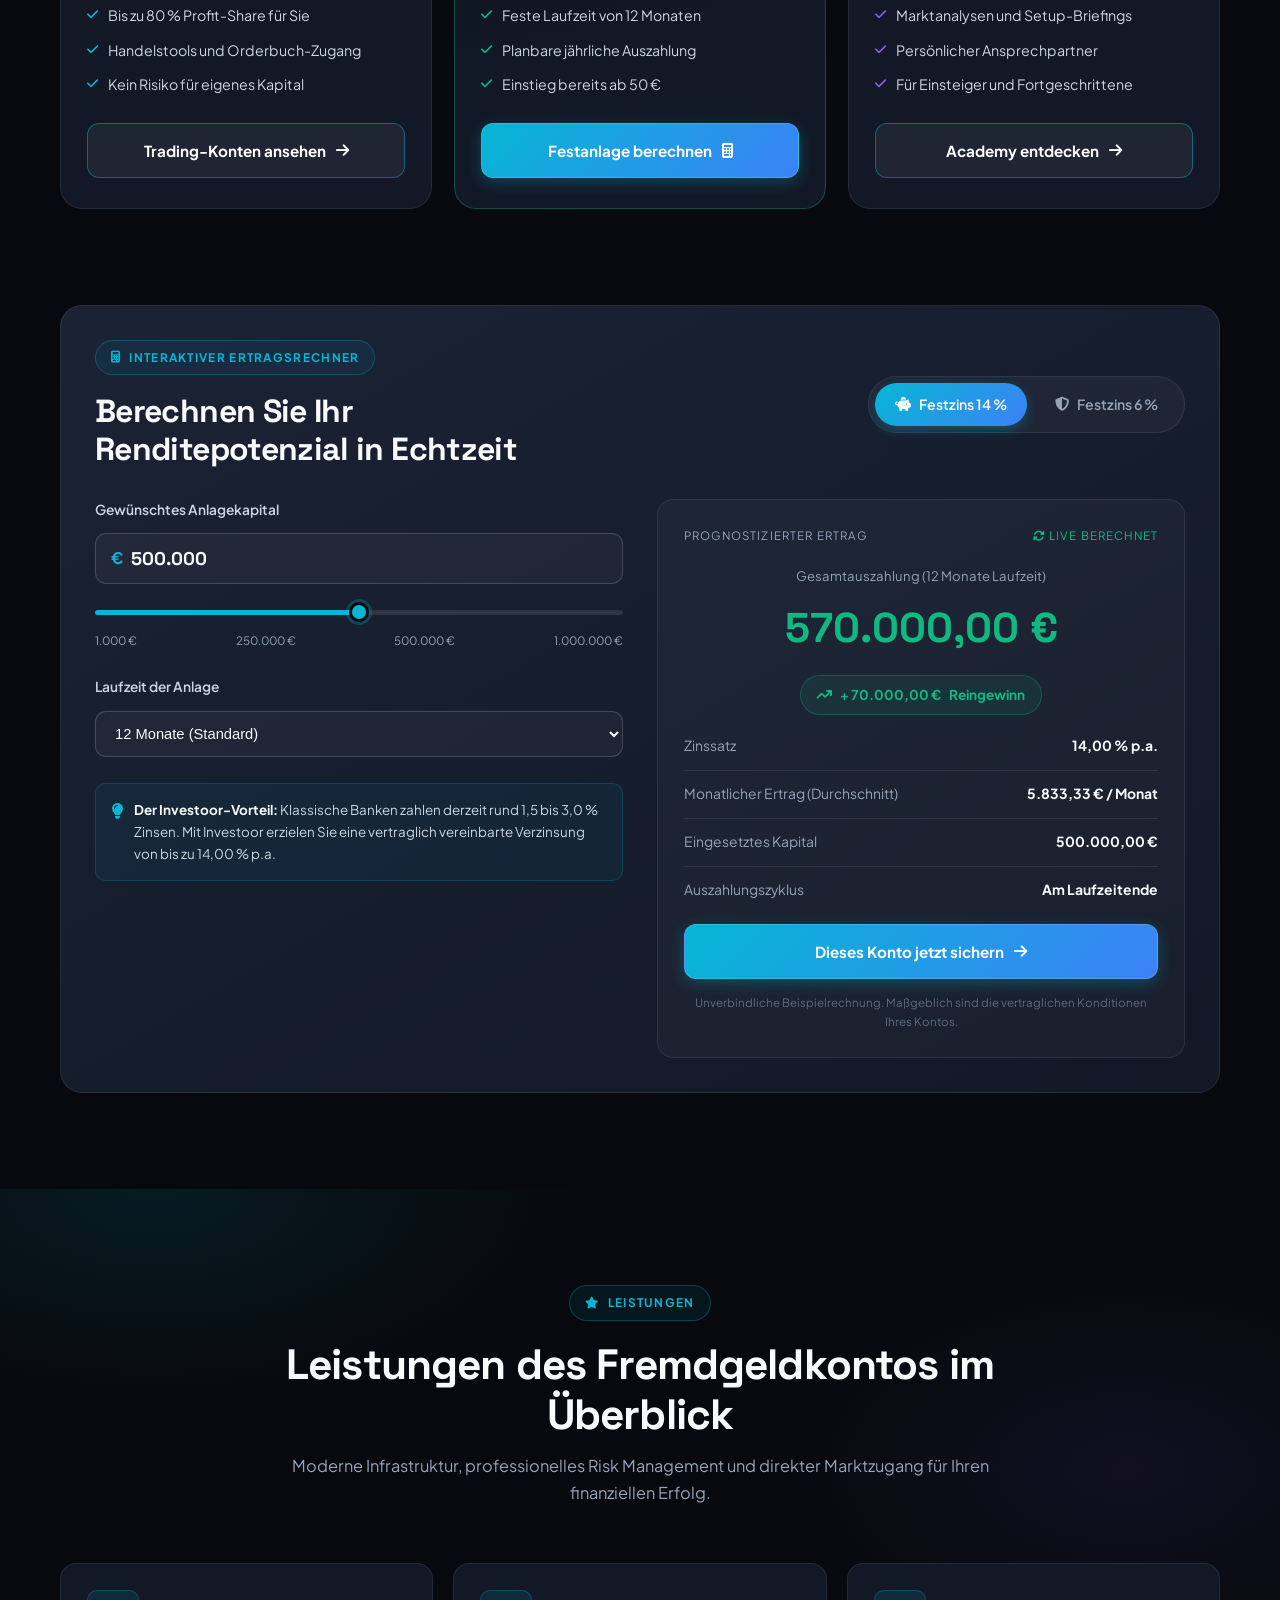
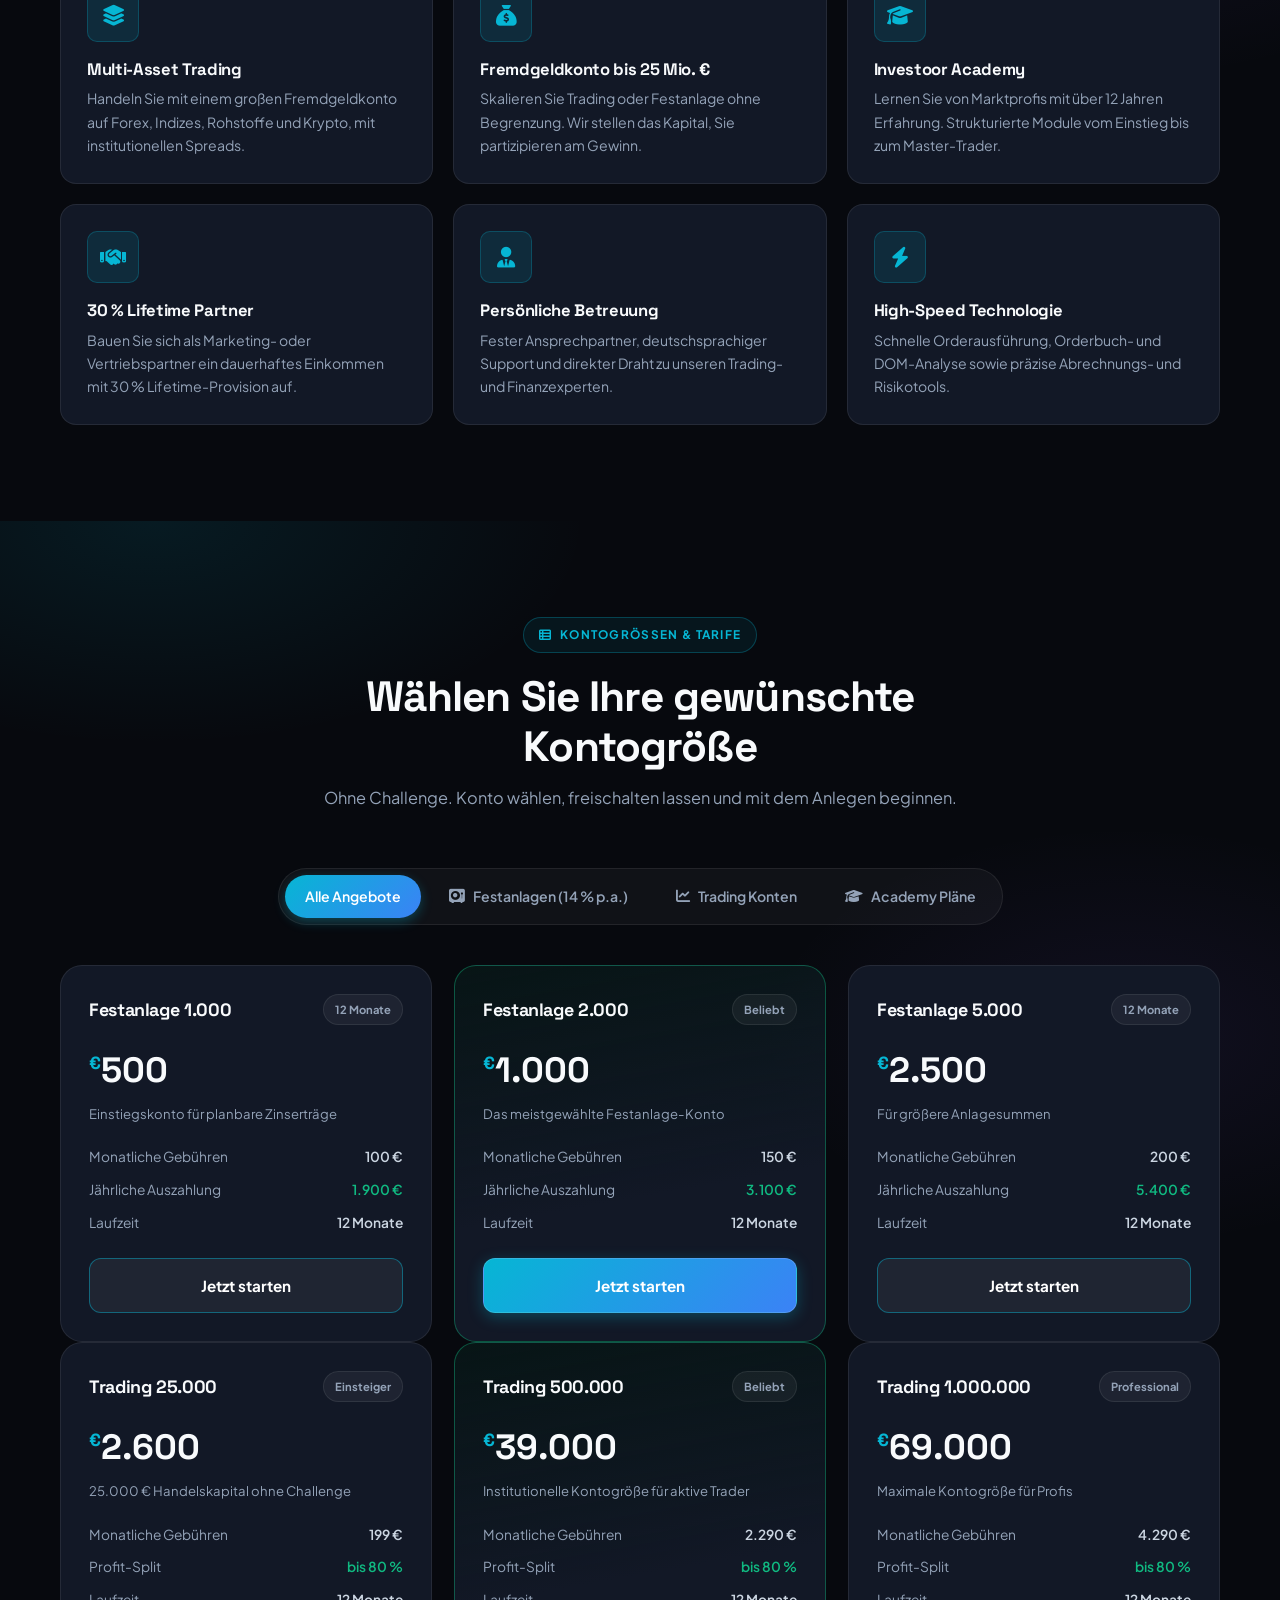
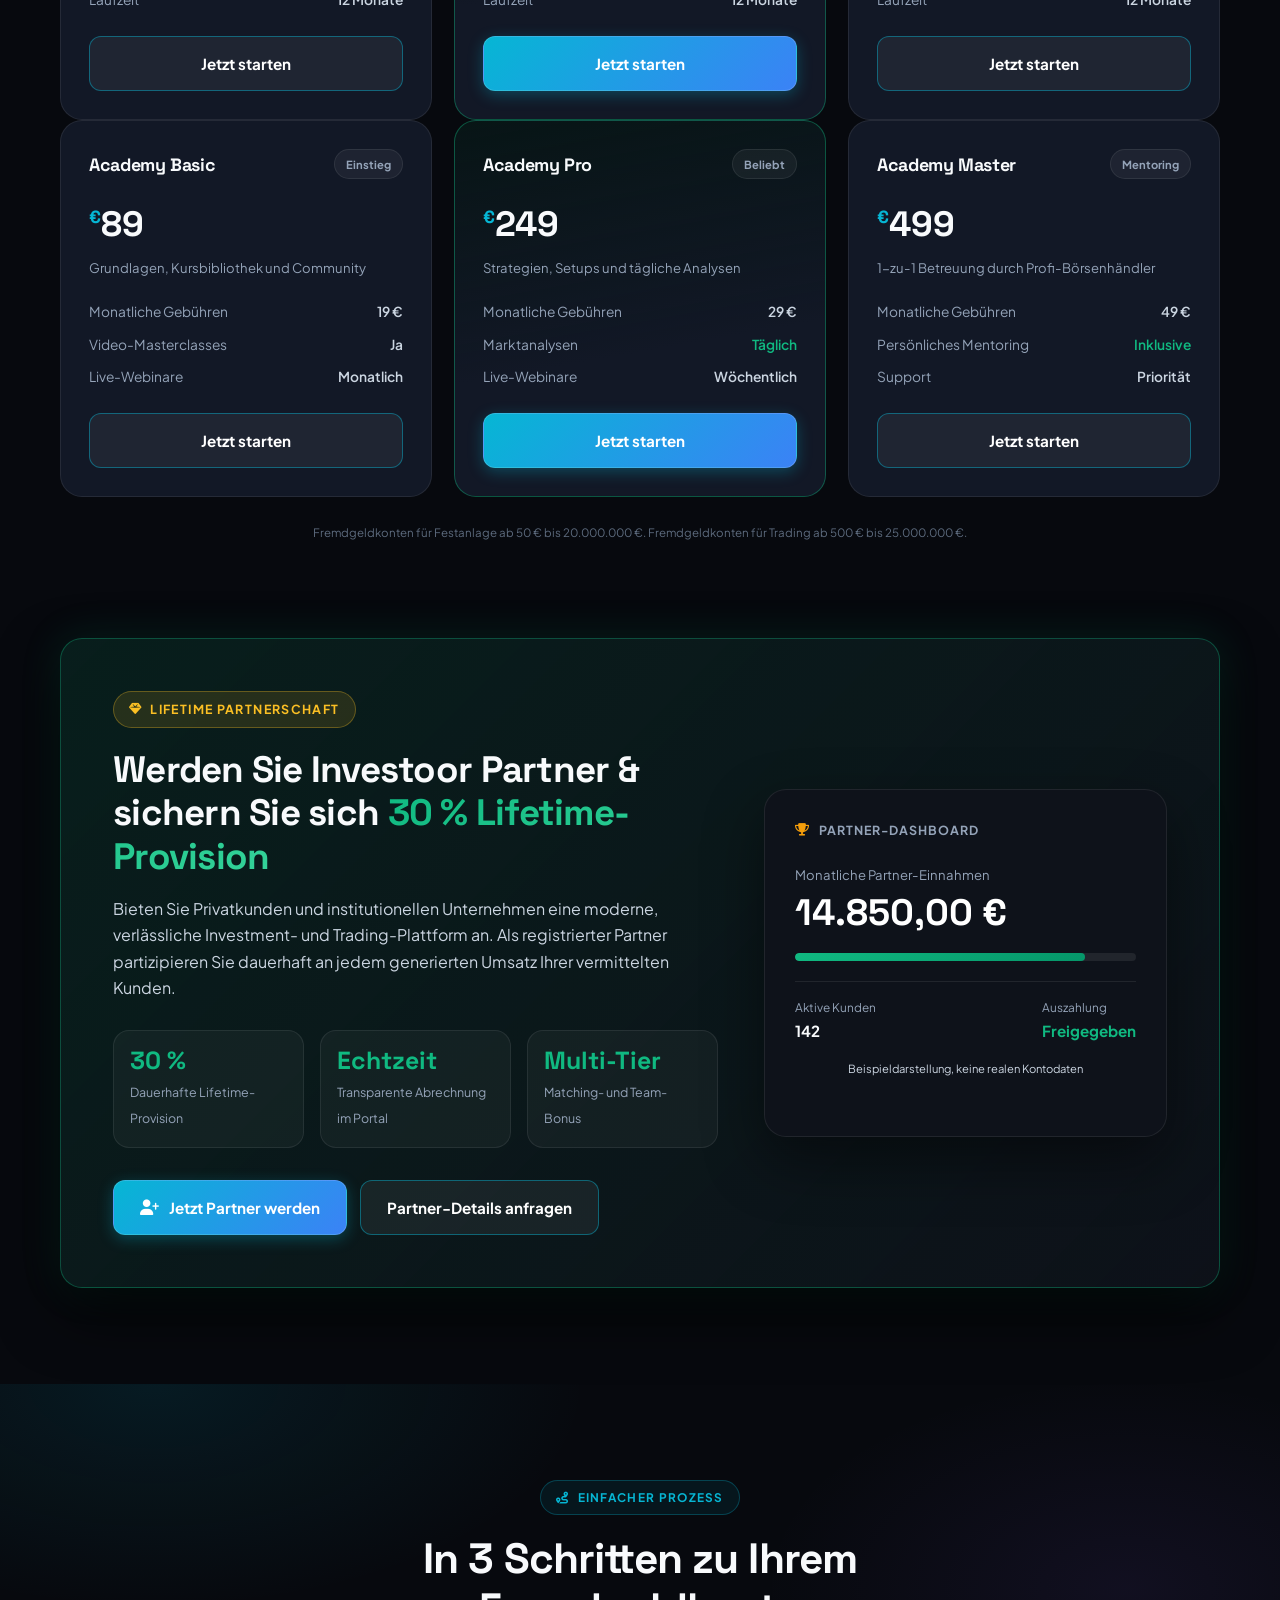
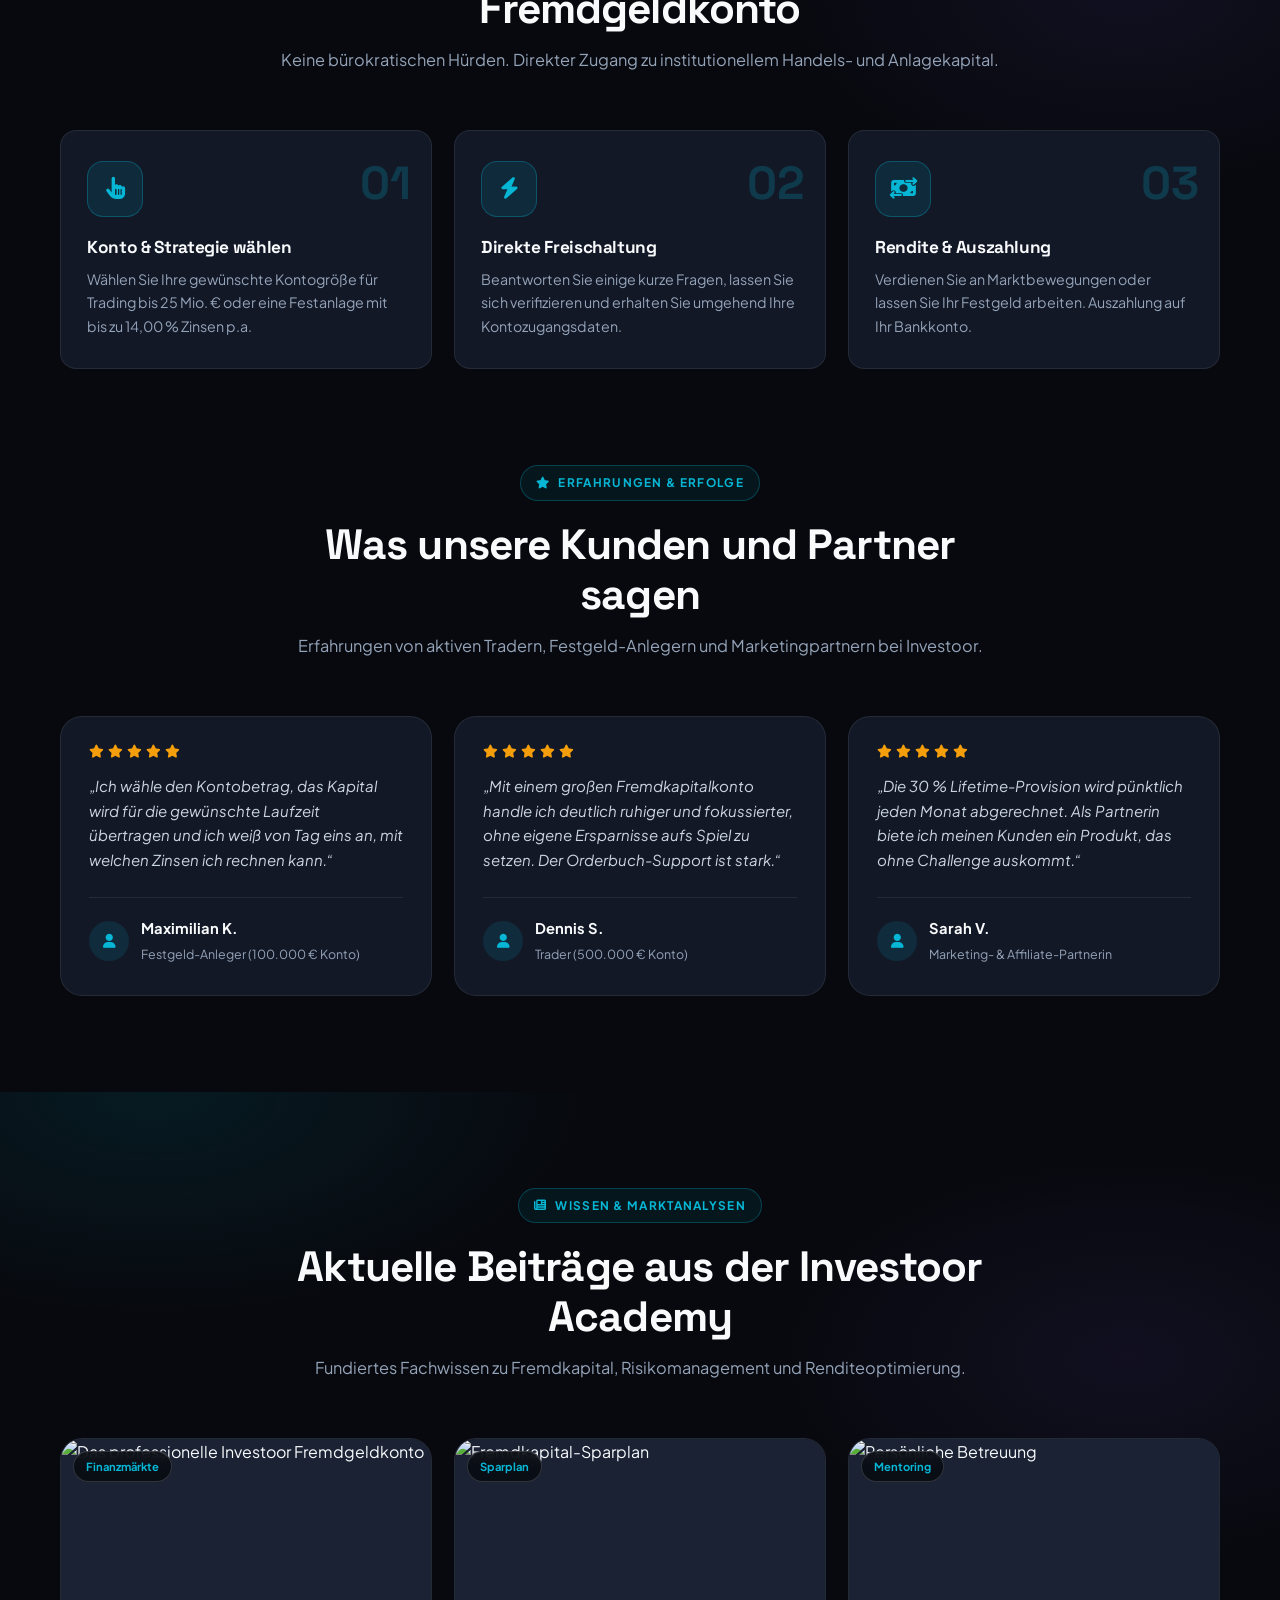
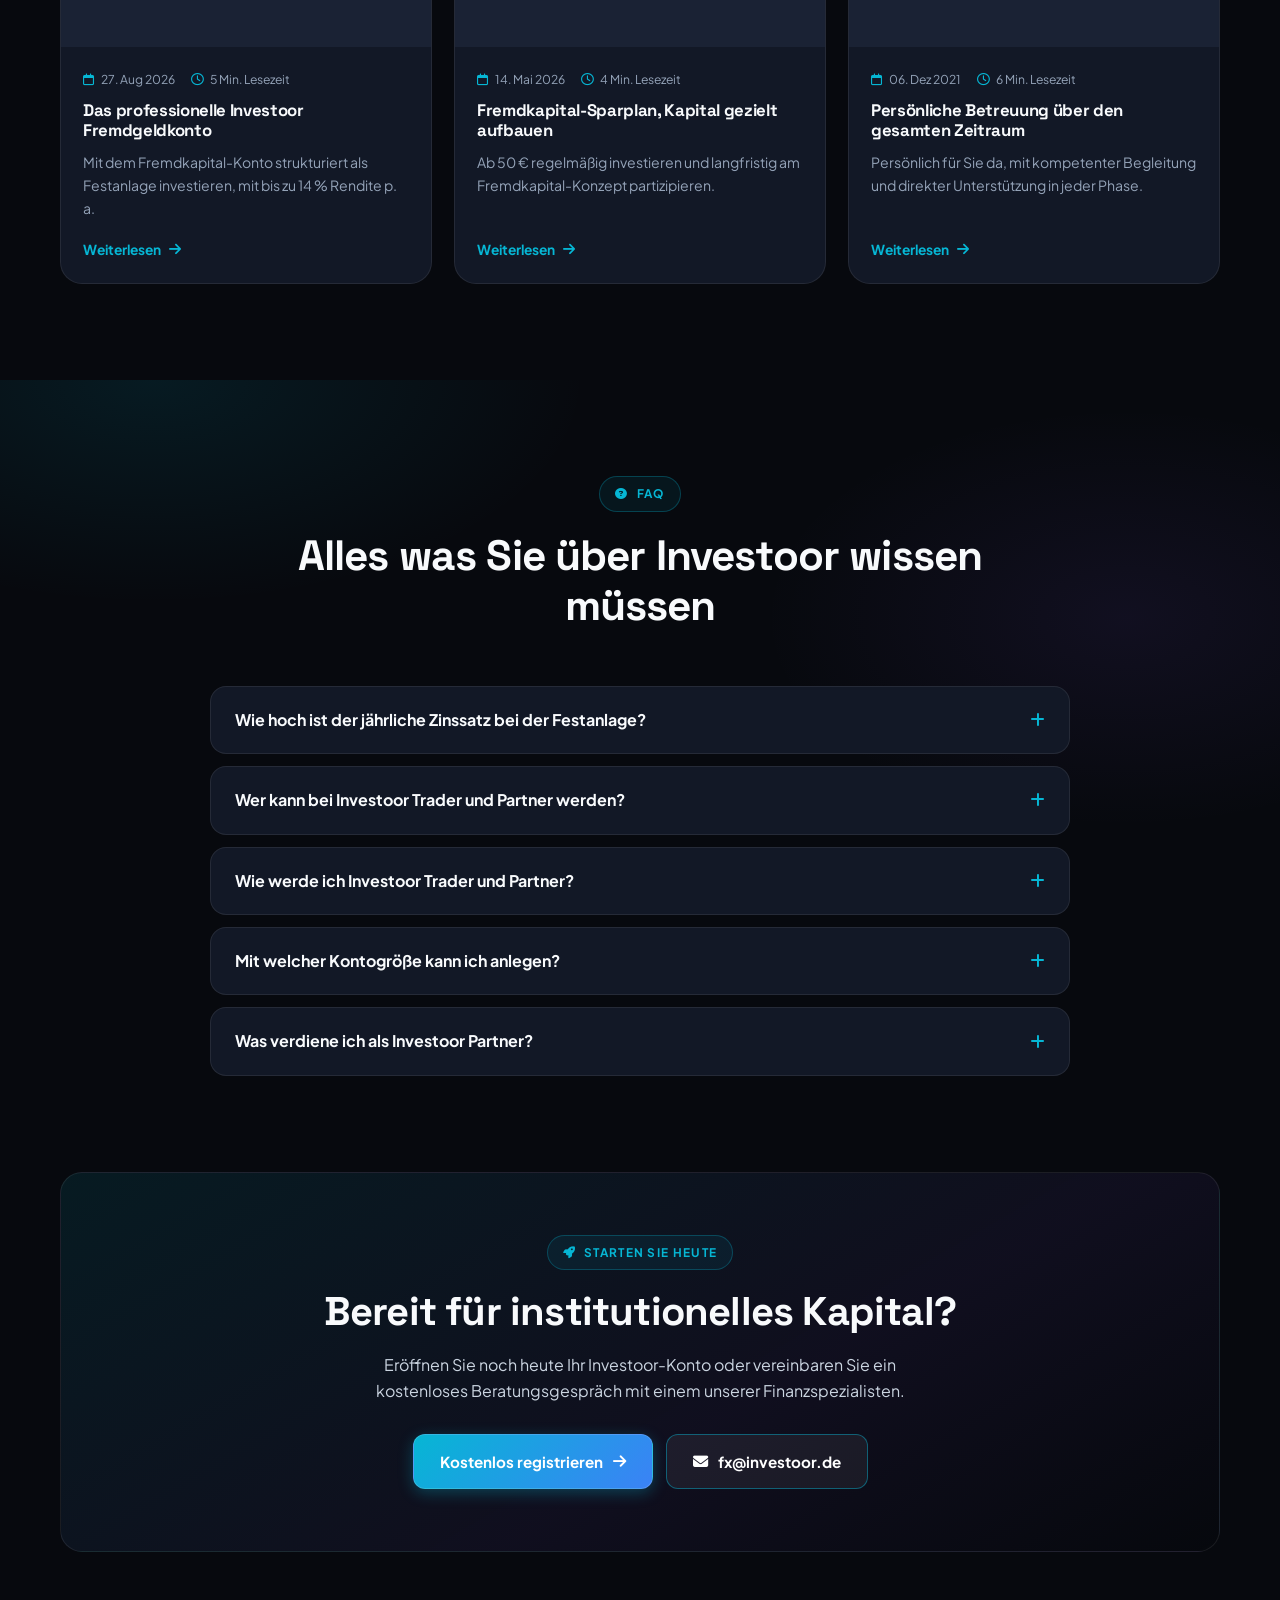
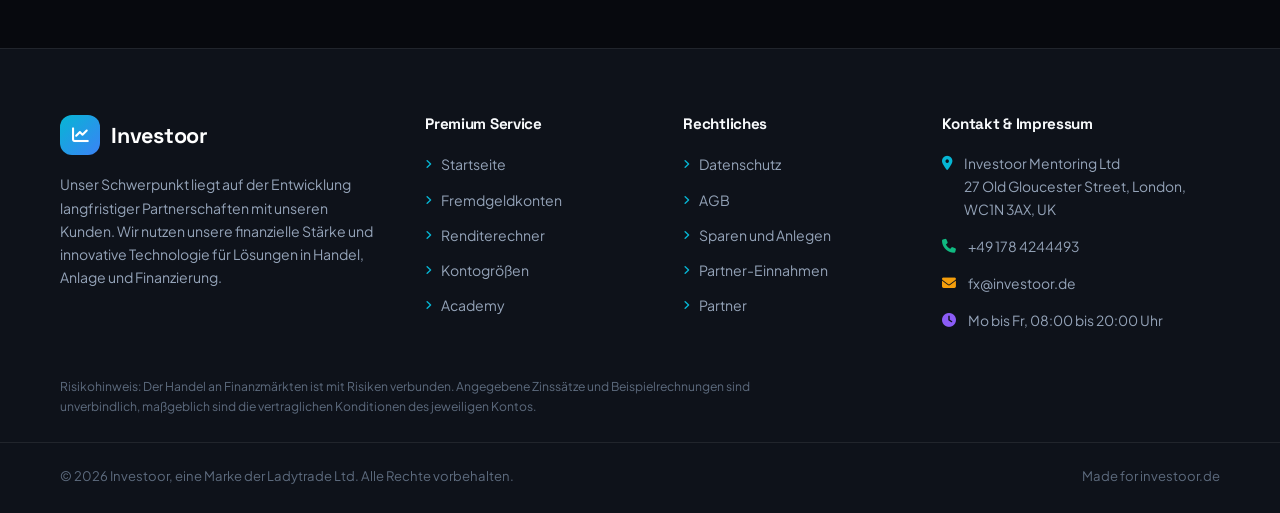
==== commit 407e0081: "Investoor preview: Jetzt starten buttons with stronger contrast, name-only logo, background variants" ====
--- a/investoor/index.html
+++ b/investoor/index.html
@@ -34,10 +34,7 @@
     <div class="container header-inner">
         <a href="index.html" class="brand">
             <div class="brand-mark"><i class="fa-solid fa-chart-line"></i></div>
-            <div>
-                <div class="brand-text">INVESTOOR<span>.DE</span></div>
-                <span class="brand-tag">Institutional Capital</span>
-            </div>
+            <div class="brand-text">Investoor</div>
         </a>
 
         <nav class="nav">
@@ -81,7 +78,7 @@
     <div class="drawer-top">
         <div class="brand">
             <div class="brand-mark"><i class="fa-solid fa-chart-line"></i></div>
-            <div class="brand-text">INVESTOOR<span>.DE</span></div>
+            <div class="brand-text">Investoor</div>
         </div>
         <button class="drawer-close" id="drawerClose" aria-label="Menü schließen"><i class="fa-solid fa-xmark"></i></button>
     </div>
@@ -332,7 +329,7 @@
                     <li><span>Jährliche Auszahlung</span><b class="hl">1.900 €</b></li>
                     <li><span>Laufzeit</span><b>12 Monate</b></li>
                 </ul>
-                <a target="_blank" rel="noopener" href="https://investoor.de/user/register" class="btn btn-ghost btn-block">Investieren</a>
+                <a target="_blank" rel="noopener" href="https://investoor.de/user/register" class="btn btn-ghost btn-block">Jetzt starten</a>
             </div>
             <div class="plan best">
                 <div class="plan-name"><h3>Festanlage 2.000</h3><span class="tagchip">Beliebt</span></div>
@@ -343,7 +340,7 @@
                     <li><span>Jährliche Auszahlung</span><b class="hl">3.100 €</b></li>
                     <li><span>Laufzeit</span><b>12 Monate</b></li>
                 </ul>
-                <a target="_blank" rel="noopener" href="https://investoor.de/user/register" class="btn btn-primary btn-block">Investieren</a>
+                <a target="_blank" rel="noopener" href="https://investoor.de/user/register" class="btn btn-primary btn-block">Jetzt starten</a>
             </div>
             <div class="plan">
                 <div class="plan-name"><h3>Festanlage 5.000</h3><span class="tagchip">12 Monate</span></div>
@@ -354,7 +351,7 @@
                     <li><span>Jährliche Auszahlung</span><b class="hl">5.400 €</b></li>
                     <li><span>Laufzeit</span><b>12 Monate</b></li>
                 </ul>
-                <a target="_blank" rel="noopener" href="https://investoor.de/user/register" class="btn btn-ghost btn-block">Investieren</a>
+                <a target="_blank" rel="noopener" href="https://investoor.de/user/register" class="btn btn-ghost btn-block">Jetzt starten</a>
             </div>
         </div>
 
@@ -369,7 +366,7 @@
                     <li><span>Profit-Split</span><b class="hl">bis 80 %</b></li>
                     <li><span>Laufzeit</span><b>12 Monate</b></li>
                 </ul>
-                <a target="_blank" rel="noopener" href="https://investoor.de/user/register" class="btn btn-ghost btn-block">Investieren</a>
+                <a target="_blank" rel="noopener" href="https://investoor.de/user/register" class="btn btn-ghost btn-block">Jetzt starten</a>
             </div>
             <div class="plan best">
                 <div class="plan-name"><h3>Trading 500.000</h3><span class="tagchip">Beliebt</span></div>
@@ -380,7 +377,7 @@
                     <li><span>Profit-Split</span><b class="hl">bis 80 %</b></li>
                     <li><span>Laufzeit</span><b>12 Monate</b></li>
                 </ul>
-                <a target="_blank" rel="noopener" href="https://investoor.de/user/register" class="btn btn-primary btn-block">Investieren</a>
+                <a target="_blank" rel="noopener" href="https://investoor.de/user/register" class="btn btn-primary btn-block">Jetzt starten</a>
             </div>
             <div class="plan">
                 <div class="plan-name"><h3>Trading 1.000.000</h3><span class="tagchip">Professional</span></div>
@@ -391,7 +388,7 @@
                     <li><span>Profit-Split</span><b class="hl">bis 80 %</b></li>
                     <li><span>Laufzeit</span><b>12 Monate</b></li>
                 </ul>
-                <a target="_blank" rel="noopener" href="https://investoor.de/user/register" class="btn btn-ghost btn-block">Investieren</a>
+                <a target="_blank" rel="noopener" href="https://investoor.de/user/register" class="btn btn-ghost btn-block">Jetzt starten</a>
             </div>
         </div>
 
@@ -406,7 +403,7 @@
                     <li><span>Video-Masterclasses</span><b>Ja</b></li>
                     <li><span>Live-Webinare</span><b>Monatlich</b></li>
                 </ul>
-                <a target="_blank" rel="noopener" href="https://investoor.de/user/register" class="btn btn-ghost btn-block">Investieren</a>
+                <a target="_blank" rel="noopener" href="https://investoor.de/user/register" class="btn btn-ghost btn-block">Jetzt starten</a>
             </div>
             <div class="plan best">
                 <div class="plan-name"><h3>Academy Pro</h3><span class="tagchip">Beliebt</span></div>
@@ -417,7 +414,7 @@
                     <li><span>Marktanalysen</span><b class="hl">Täglich</b></li>
                     <li><span>Live-Webinare</span><b>Wöchentlich</b></li>
                 </ul>
-                <a target="_blank" rel="noopener" href="https://investoor.de/user/register" class="btn btn-primary btn-block">Investieren</a>
+                <a target="_blank" rel="noopener" href="https://investoor.de/user/register" class="btn btn-primary btn-block">Jetzt starten</a>
             </div>
             <div class="plan">
                 <div class="plan-name"><h3>Academy Master</h3><span class="tagchip">Mentoring</span></div>
@@ -428,7 +425,7 @@
                     <li><span>Persönliches Mentoring</span><b class="hl">Inklusive</b></li>
                     <li><span>Support</span><b>Priorität</b></li>
                 </ul>
-                <a target="_blank" rel="noopener" href="https://investoor.de/user/register" class="btn btn-ghost btn-block">Investieren</a>
+                <a target="_blank" rel="noopener" href="https://investoor.de/user/register" class="btn btn-ghost btn-block">Jetzt starten</a>
             </div>
         </div>
 
@@ -623,7 +620,7 @@
             <div class="footer-about">
                 <div class="brand">
                     <div class="brand-mark"><i class="fa-solid fa-chart-line"></i></div>
-                    <div class="brand-text">INVESTOOR<span>.DE</span></div>
+                    <div class="brand-text">Investoor</div>
                 </div>
                 <p>Unser Schwerpunkt liegt auf der Entwicklung langfristiger Partnerschaften mit unseren Kunden. Wir nutzen unsere finanzielle Stärke und innovative Technologie für Lösungen in Handel, Anlage und Finanzierung.</p>
             </div>
--- a/investoor/styles.css
+++ b/investoor/styles.css
@@ -34,7 +34,7 @@
 
 /* ---------- 2. Reset ---------- */
 * { margin: 0; padding: 0; box-sizing: border-box; }
-html { scroll-behavior: smooth; scroll-padding-top: 110px; overflow-x: hidden; max-width: 100%; }
+html { scroll-behavior: smooth; scroll-padding-top: 120px; }
 body {
     background: var(--bg);
     color: var(--text);
@@ -42,7 +42,7 @@
     font-size: 16px;
     line-height: 1.65;
     -webkit-font-smoothing: antialiased;
-    overflow-x: hidden;
+    overflow-x: clip;
 }
 img { max-width: 100%; display: block; }
 a { color: inherit; text-decoration: none; }
@@ -98,8 +98,8 @@
     box-shadow: 0 4px 15px rgba(6, 182, 212, 0.3);
 }
 .btn-primary:hover { box-shadow: 0 16px 40px rgba(6, 182, 212, 0.4); }
-.btn-ghost { background: rgba(255, 255, 255, 0.04); border: 1px solid var(--border-strong); color: var(--text); }
-.btn-ghost:hover { background: rgba(255, 255, 255, 0.08); border-color: var(--accent); }
+.btn-ghost { background: rgba(255, 255, 255, 0.06); border: 1px solid rgba(6, 182, 212, 0.45); color: #ffffff; }
+.btn-ghost:hover { background: rgba(6, 182, 212, 0.14); border-color: var(--accent); color: #ffffff; }
 .btn-block { width: 100%; }
 .btn-sm { padding: 10px 15px; font-size: 0.83rem; }
 
@@ -108,7 +108,7 @@
     background: #05080e;
     border-bottom: 1px solid var(--border);
     font-size: 0.78rem;
-    position: relative; z-index: 60;
+    position: relative; z-index: 40;
 }
 .ticker-inner { display: flex; align-items: center; gap: 26px; height: 38px; overflow-x: auto; scrollbar-width: none; }
 .ticker-inner::-webkit-scrollbar { display: none; }
@@ -121,7 +121,7 @@
 
 /* ---------- 6. Header ---------- */
 .header {
-    position: sticky; top: 0; z-index: 50;
+    position: -webkit-sticky; position: sticky; top: 0; z-index: 50;
     background: rgba(7, 11, 18, 0.82);
     backdrop-filter: blur(14px);
     border-bottom: 1px solid var(--border);
@@ -130,12 +130,12 @@
 .header-inner { display: flex; align-items: center; gap: 16px; height: var(--header-h); max-width: 1340px; }
 .brand { display: flex; align-items: center; gap: 11px; flex-shrink: 0; }
 .brand-mark {
-    width: 38px; height: 38px; border-radius: 11px;
+    width: 40px; height: 40px; border-radius: 12px;
     display: grid; place-items: center;
     background: linear-gradient(135deg, var(--accent), var(--accent-dark));
     color: #ffffff; font-size: 1.05rem;
 }
-.brand-text { font-family: "Space Grotesk", sans-serif; font-weight: 700; font-size: 1.12rem; letter-spacing: 0.02em; }
+.brand-text { font-family: "Space Grotesk", sans-serif; font-weight: 700; font-size: 1.35rem; letter-spacing: -0.01em; color: #ffffff; }
 .brand-text span { color: var(--accent); }
 .brand-tag { display: block; font-size: 0.55rem; letter-spacing: 0.18em; color: var(--muted); font-weight: 600; text-transform: uppercase; }
 
@@ -532,3 +532,18 @@
     .cta-btns .btn { width: 100%; }
     .footer-bottom .container { flex-direction: column; text-align: center; }
 }
+
+
+/* ---------- 21. Background variants (preview only, ?bg=navy | ?bg=graphite) ---------- */
+body[data-bg="navy"] {
+    --bg: #070f1f;
+    --bg-soft: #0b1730;
+    --surface: #101f3a;
+    --surface-2: #16294a;
+}
+body[data-bg="graphite"] {
+    --bg: #0d1117;
+    --bg-soft: #12181f;
+    --surface: #171e27;
+    --surface-2: #1e2732;
+}
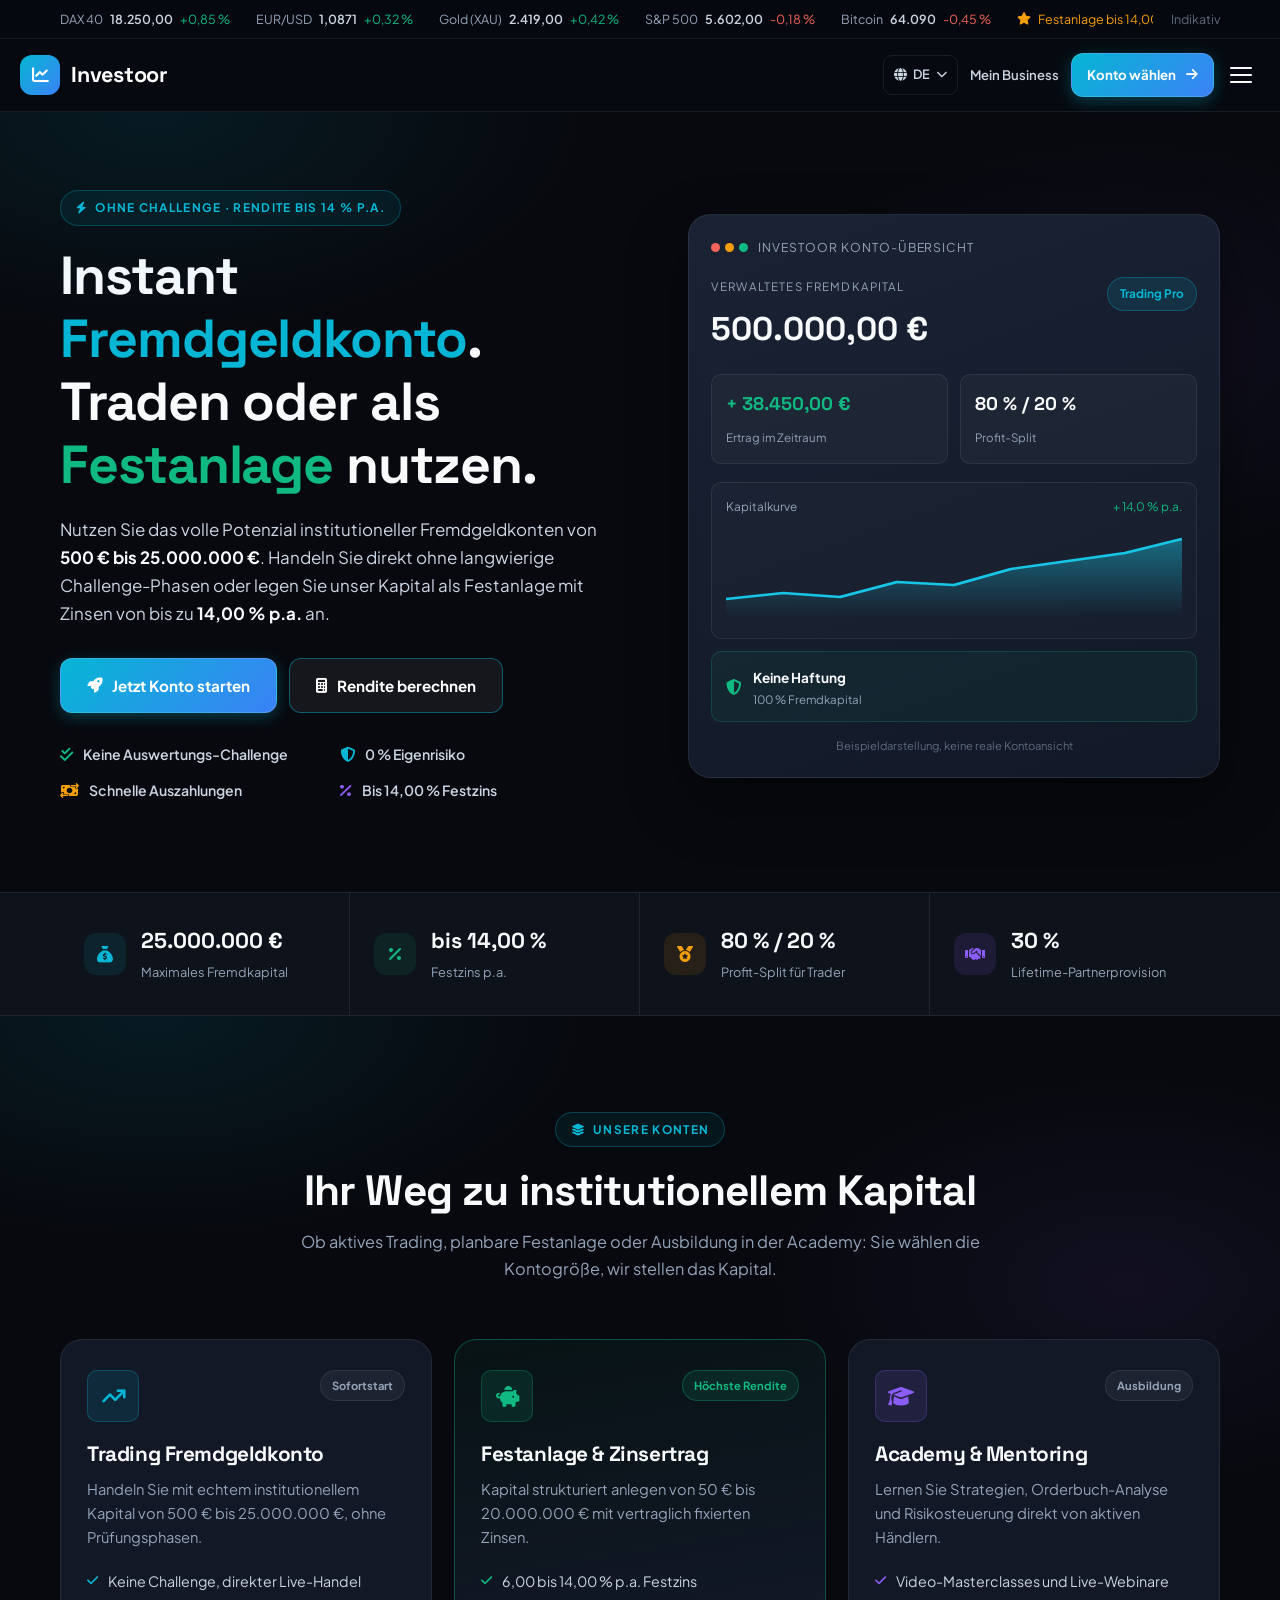
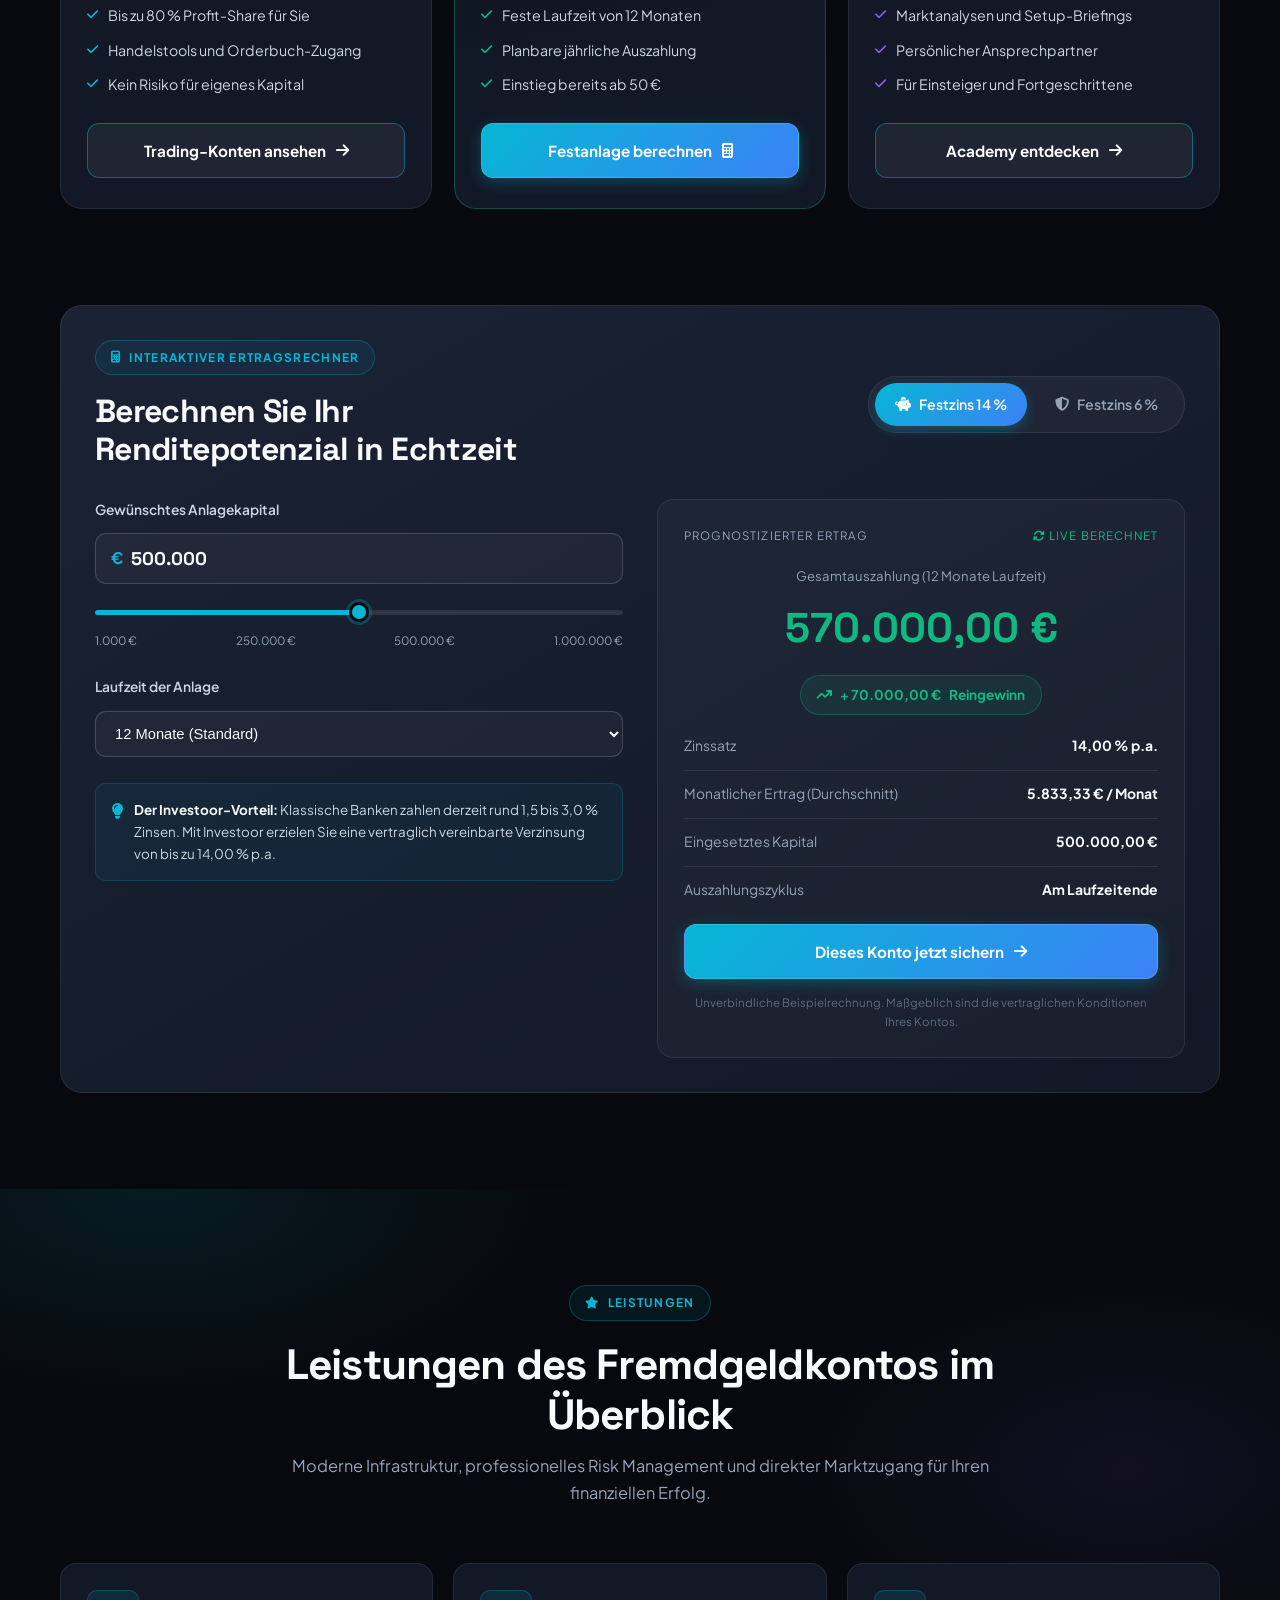
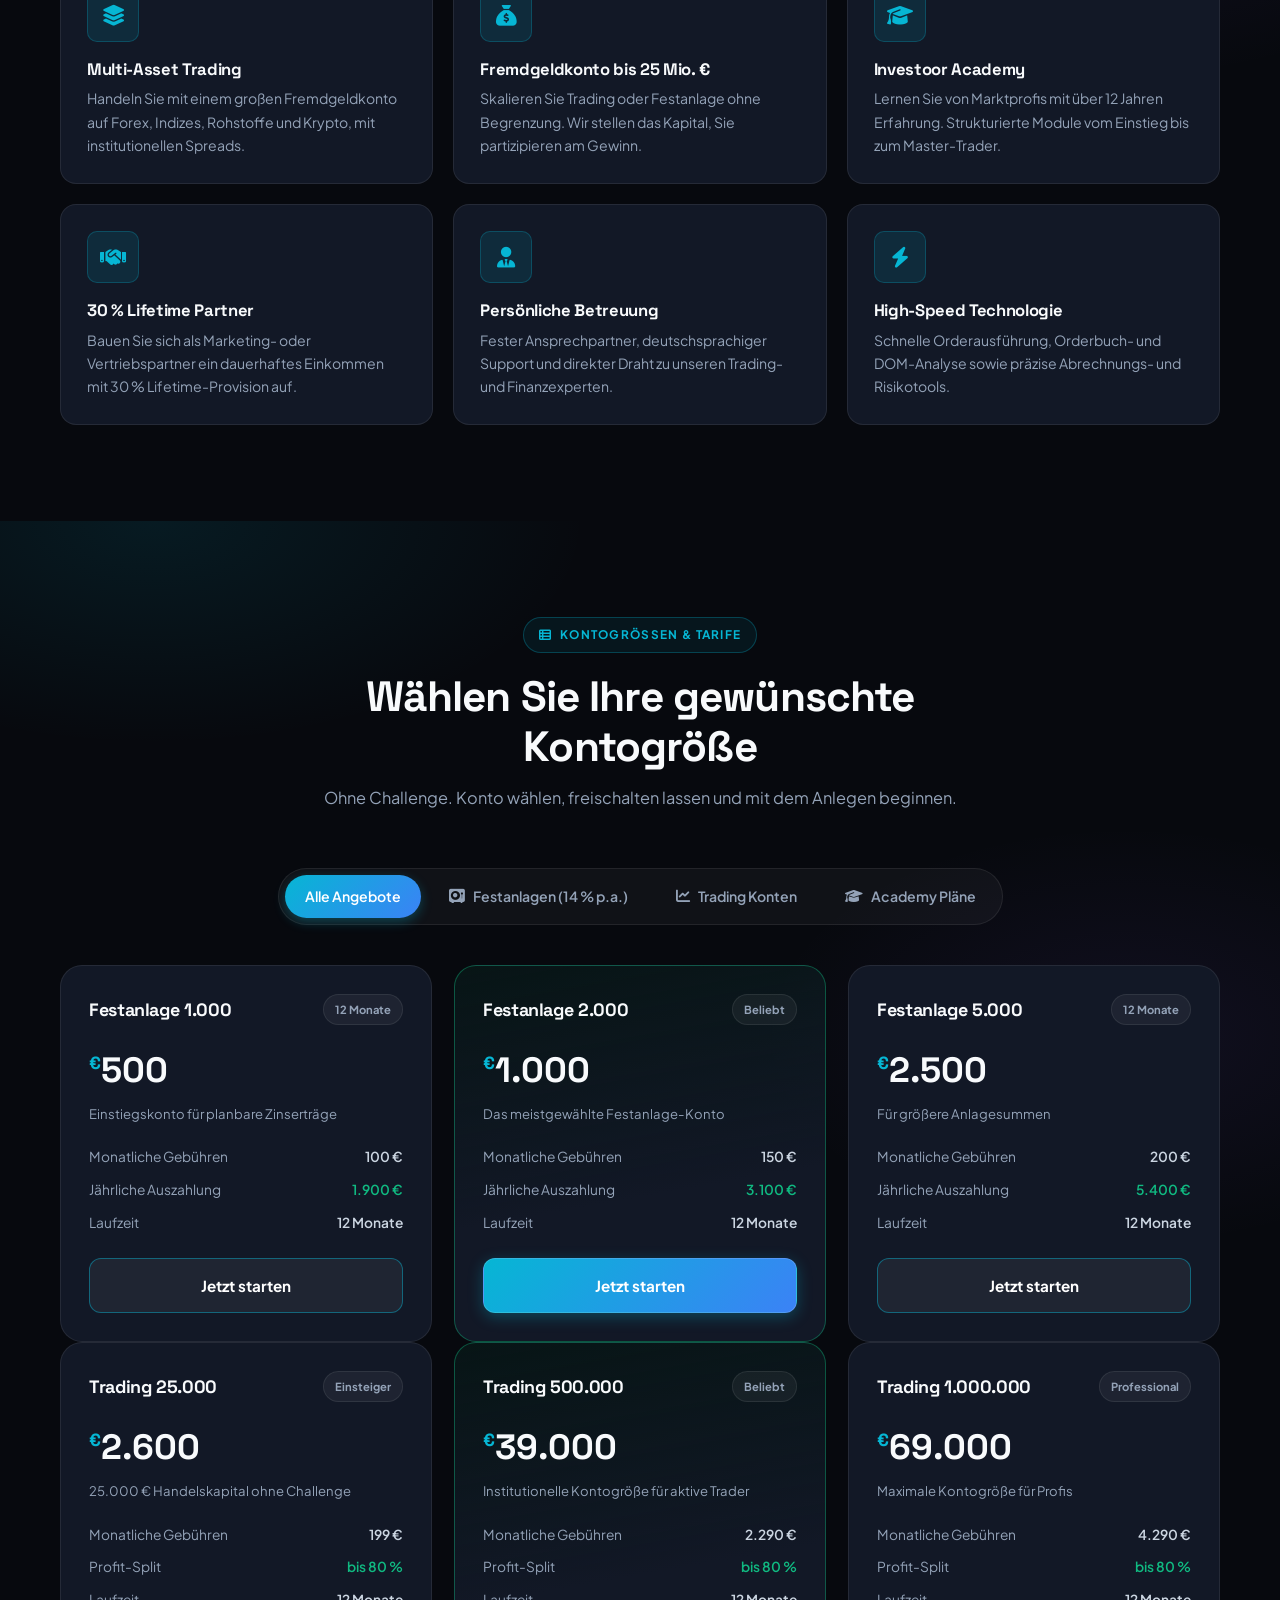
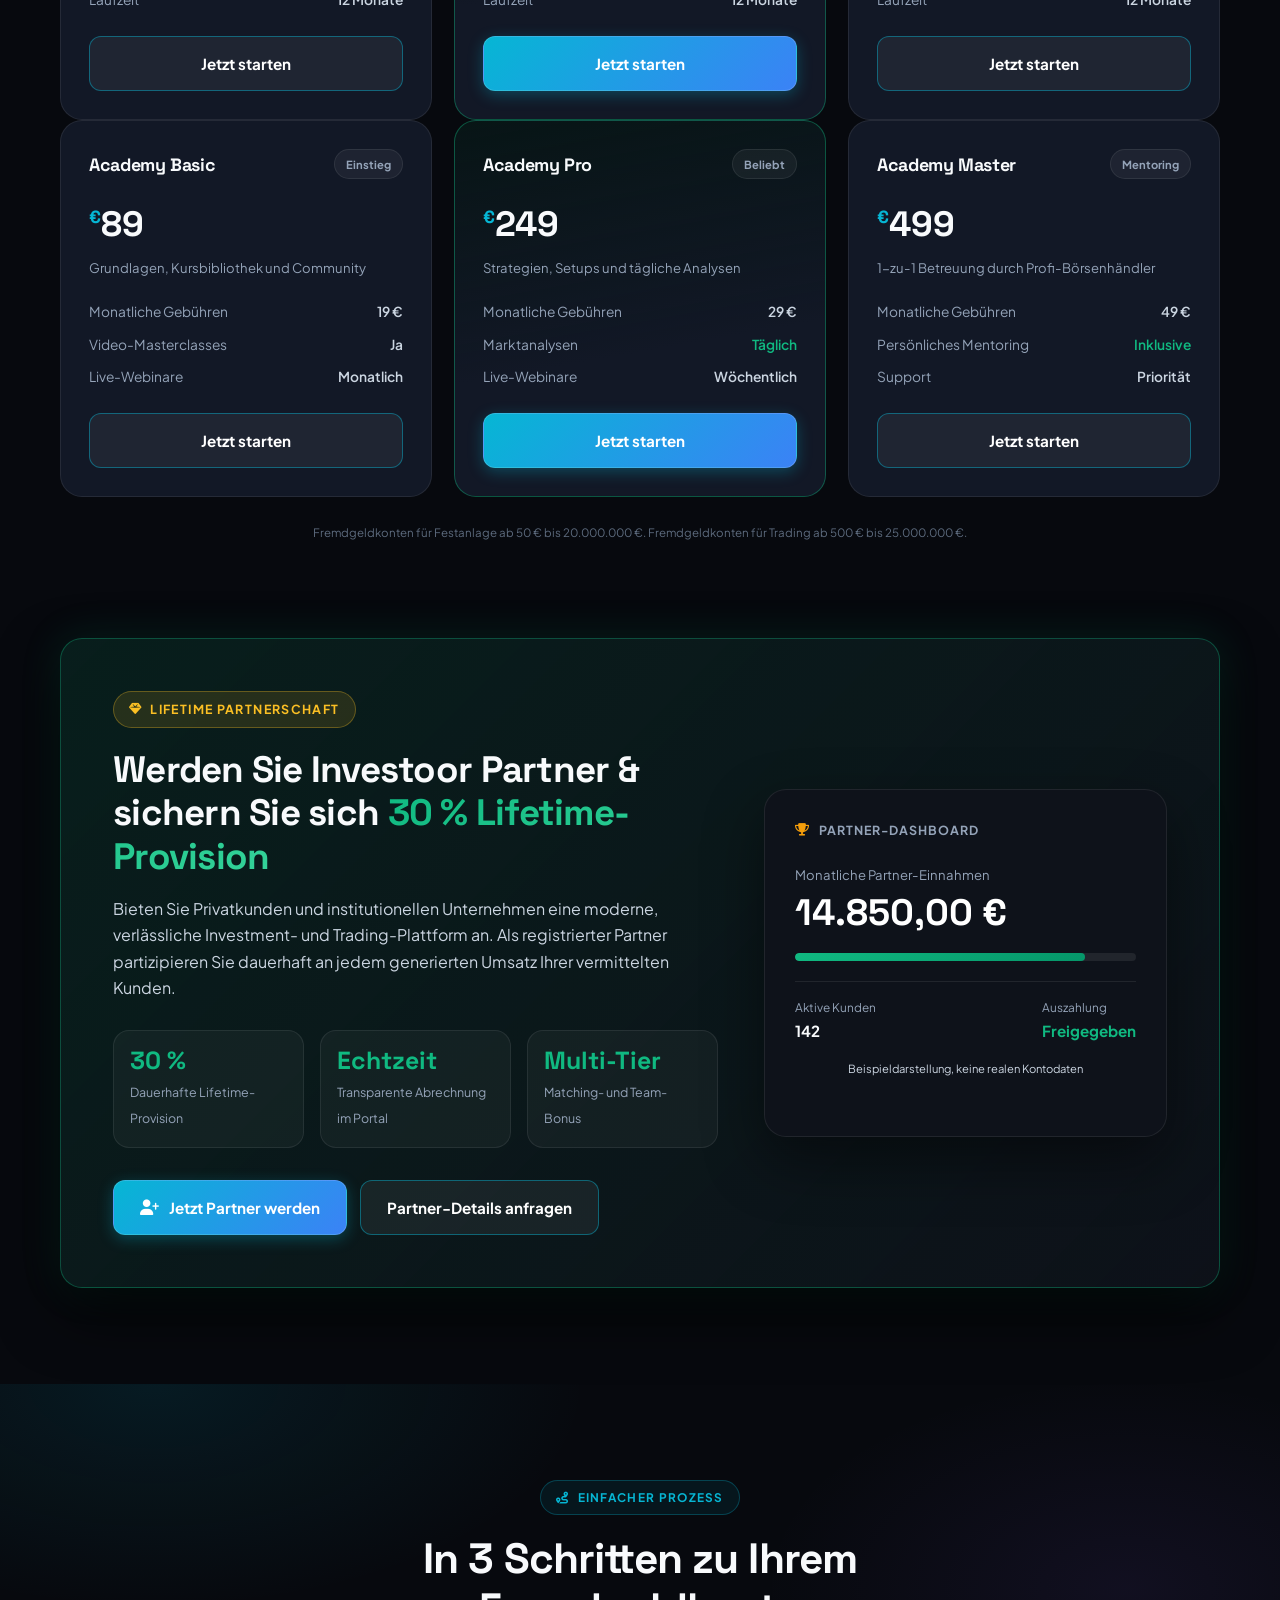
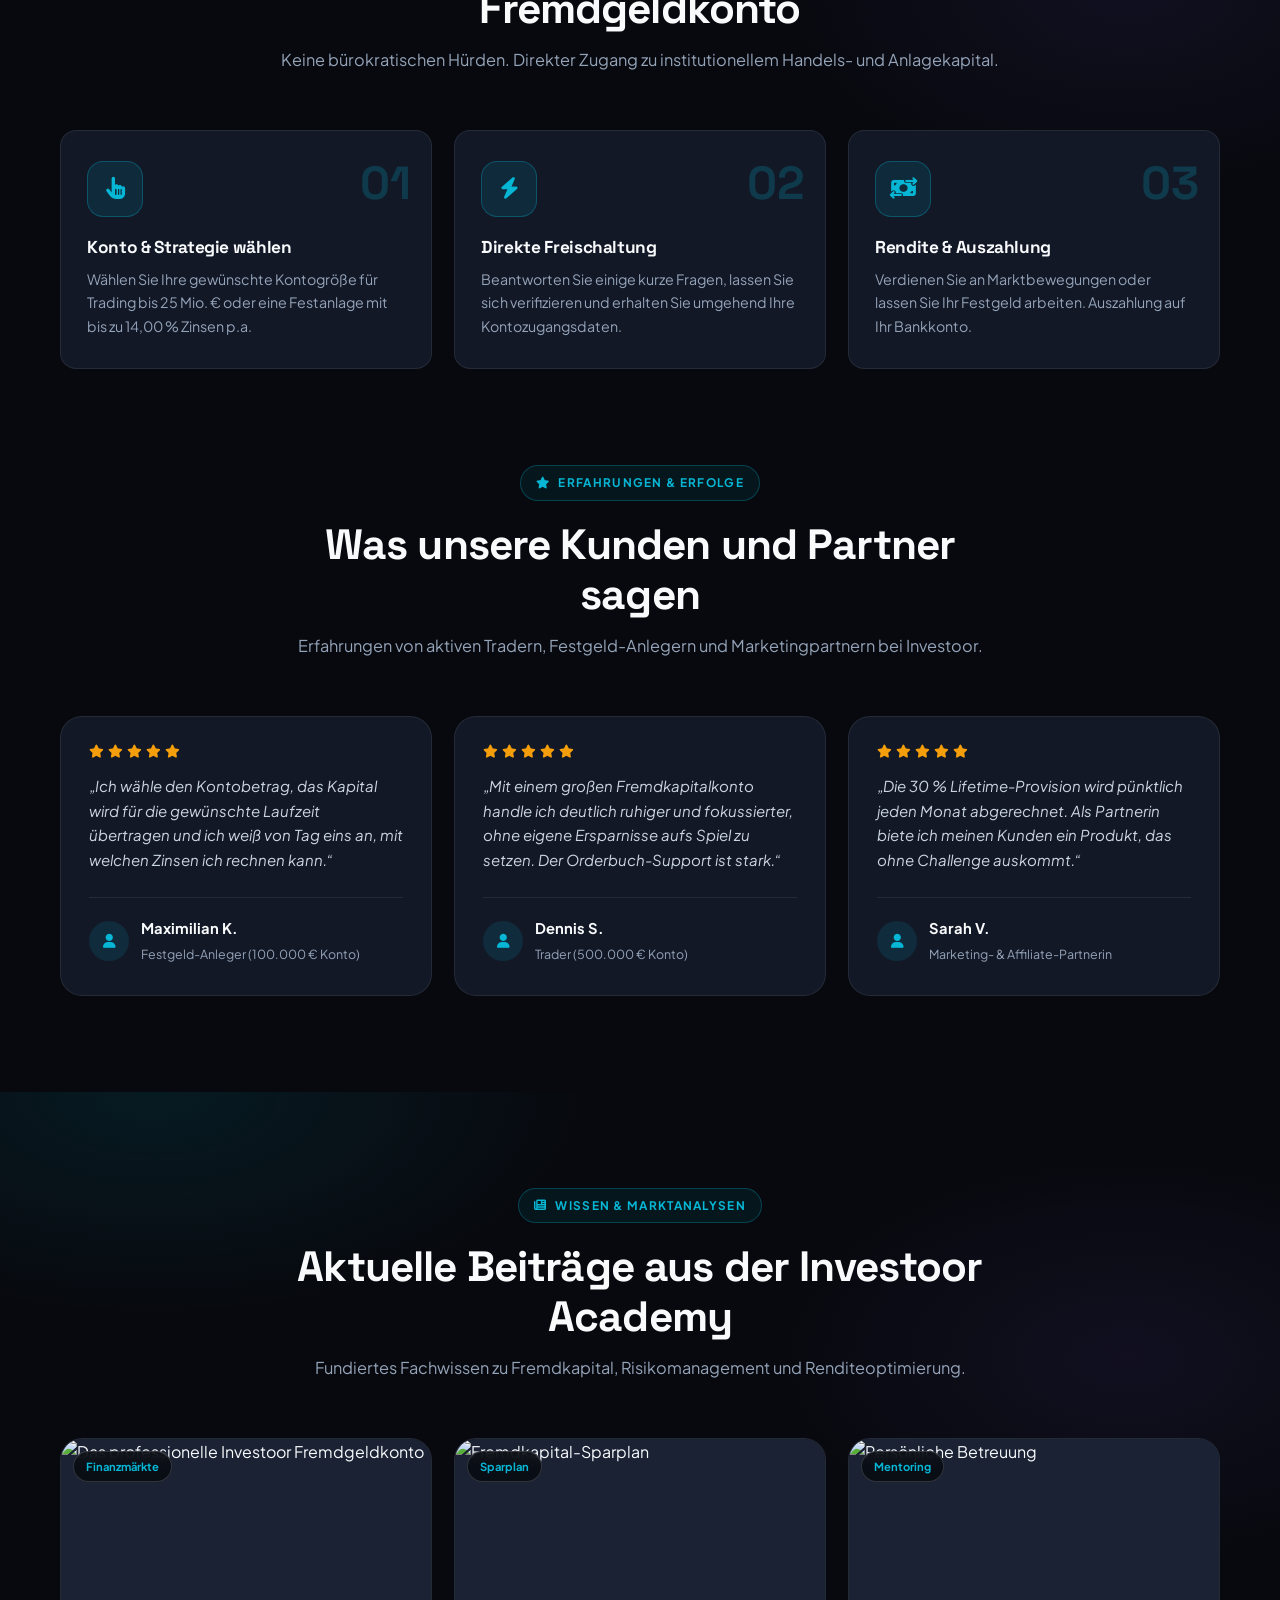
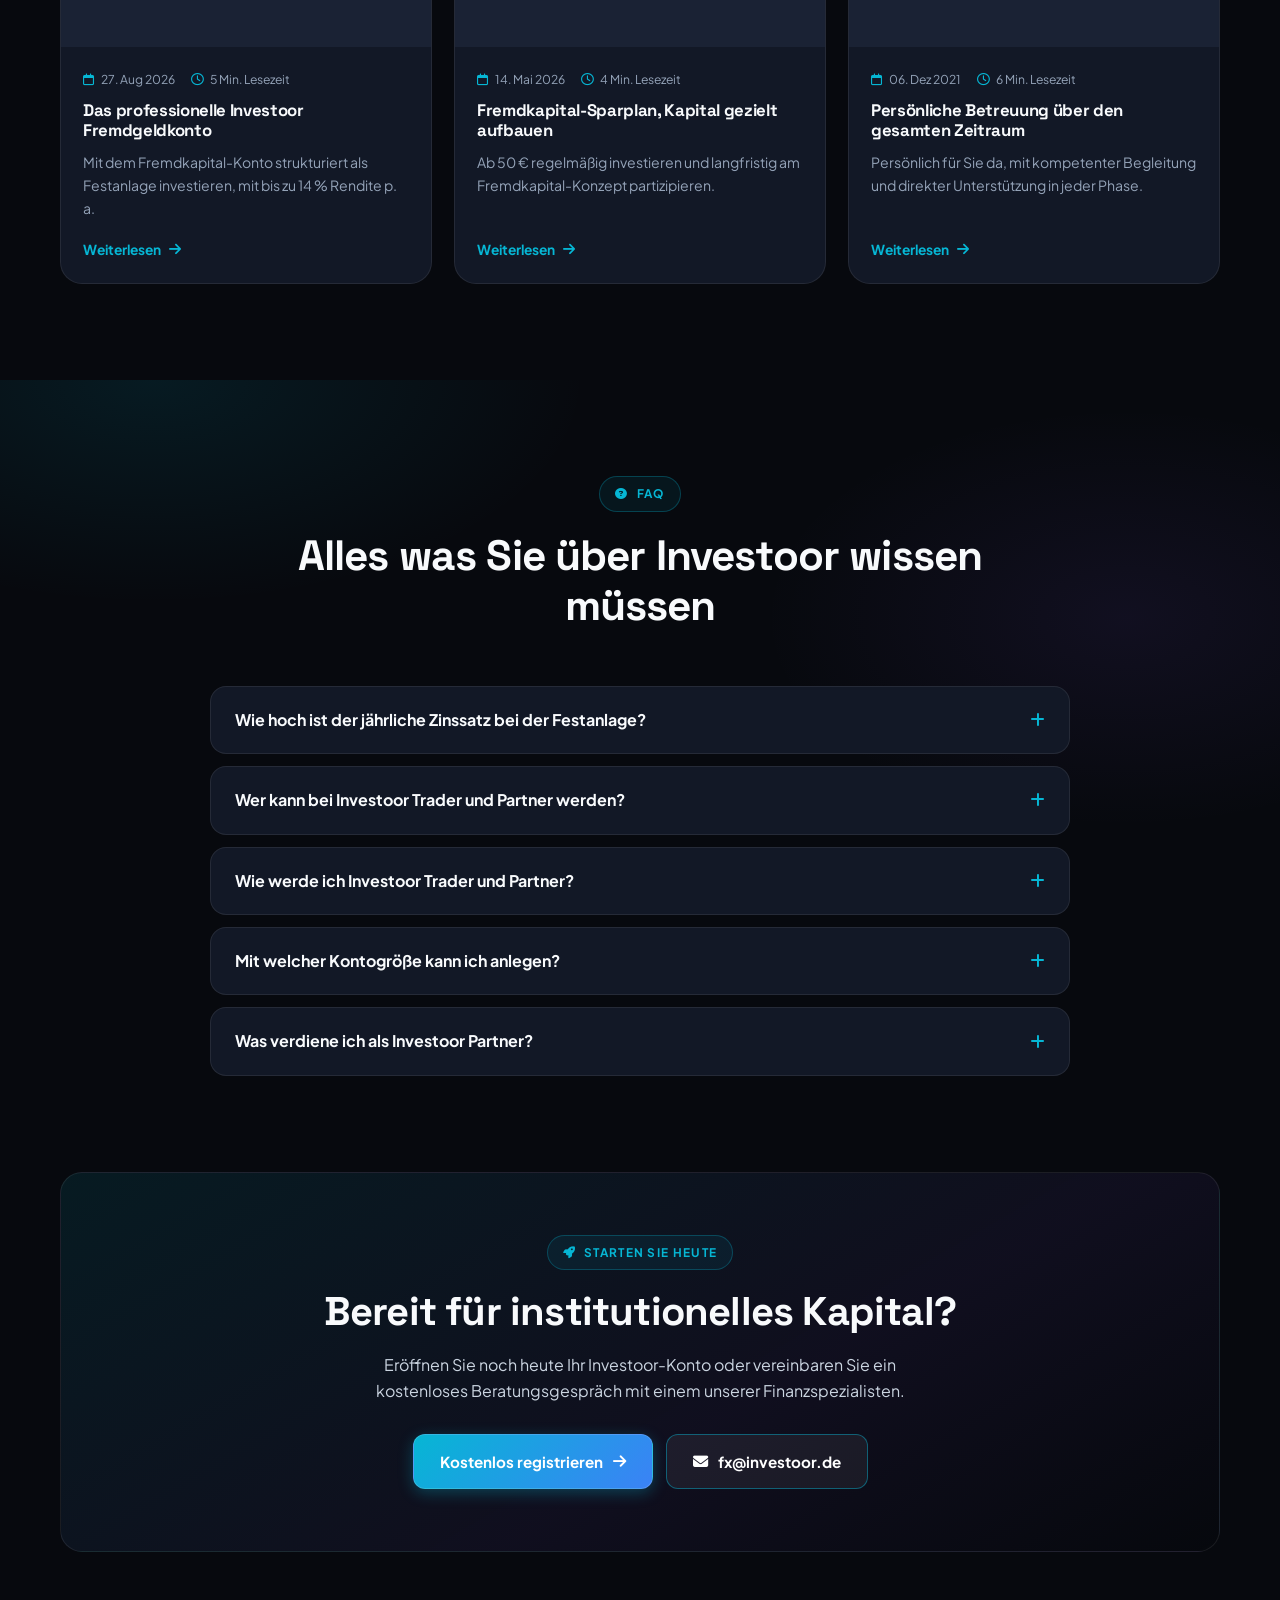
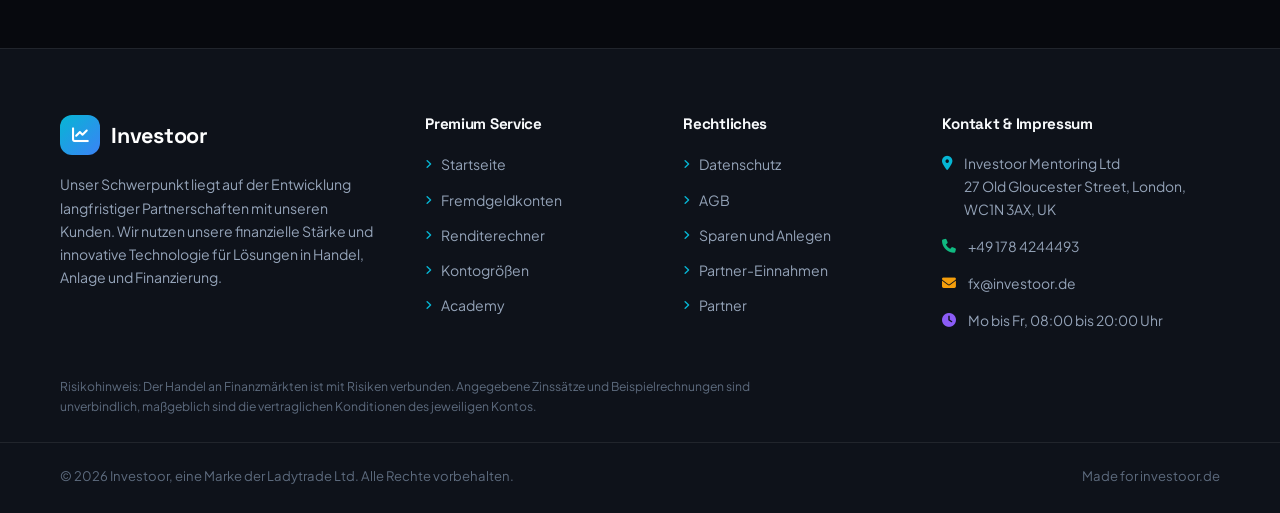
==== commit 31fc669c: "Investoor preview: live market ticker (EUR/USD and BTC live now, indices and gold ready for an API k" ====
--- a/investoor/index.html
+++ b/investoor/index.html
@@ -18,11 +18,11 @@
 <div class="ticker">
     <div class="container">
         <div class="ticker-inner">
-            <div class="tick"><span>DAX 40</span> <b class="val">18.25</b> <span class="up">+0,85 %</span></div>
-            <div class="tick"><span>EUR/USD</span> <b class="val">1,0871</b> <span class="up">+0,32 %</span></div>
-            <div class="tick"><span>Gold (XAU)</span> <b class="val">2.419</b> <span class="up">+0,42 %</span></div>
-            <div class="tick"><span>S&amp;P 500</span> <b class="val">5.602</b> <span class="down">-0,18 %</span></div>
-            <div class="tick"><span>Bitcoin</span> <b class="val">64,09</b> <span class="down">-0,45 %</span></div>
+            <div class="tick" data-symbol="DAX"><span>DAX 40</span> <b class="val">18.250,00</b> <span class="chg up">+0,85 %</span></div>
+            <div class="tick" data-symbol="EURUSD"><span>EUR/USD</span> <b class="val">1,0871</b> <span class="chg up">+0,32 %</span></div>
+            <div class="tick" data-symbol="XAU"><span>Gold (XAU)</span> <b class="val">2.419,00</b> <span class="chg up">+0,42 %</span></div>
+            <div class="tick" data-symbol="SPX"><span>S&amp;P 500</span> <b class="val">5.602,00</b> <span class="chg down">-0,18 %</span></div>
+            <div class="tick" data-symbol="BTC"><span>Bitcoin</span> <b class="val">64.090</b> <span class="chg down">-0,45 %</span></div>
             <div class="tick badge-tick"><i class="fa-solid fa-star"></i> Festanlage bis 14,00 % p.a.</div>
             <div class="ticker-note">Indikativ</div>
         </div>
@@ -672,6 +672,7 @@
 <button class="to-top" id="toTop" aria-label="Nach oben"><i class="fa-solid fa-arrow-up"></i></button>
 
 <script src="i18n.js"></script>
+<script src="ticker.js" defer></script>
 <script src="script.js"></script>
 </body>
 </html>
--- a/investoor/styles.css
+++ b/investoor/styles.css
@@ -114,9 +114,11 @@
 .ticker-inner::-webkit-scrollbar { display: none; }
 .tick { display: flex; align-items: center; gap: 7px; white-space: nowrap; color: var(--muted); }
 .tick b { color: var(--text-soft); font-weight: 600; }
-.tick .up { color: var(--green); }
-.tick .down { color: #f2645a; }
+.tick .up, .chg.up { color: var(--green); }
+.tick .down, .chg.down { color: #f2645a; }
 .tick.badge-tick { color: var(--gold); }
+.ticker-inner[data-live="1"] .ticker-note { color: var(--green); }
+.ticker-inner[data-live] .tick:not(.is-live):not(.badge-tick) { opacity: 0.55; }
 .ticker-note { margin-left: auto; color: #5d6b7e; white-space: nowrap; padding-left: 18px; position: sticky; right: 0; background: #05080e; }
 
 /* ---------- 6. Header ---------- */
@@ -534,16 +536,160 @@
 }
 
 
-/* ---------- 21. Background variants (preview only, ?bg=navy | ?bg=graphite) ---------- */
-body[data-bg="navy"] {
-    --bg: #070f1f;
-    --bg-soft: #0b1730;
-    --surface: #101f3a;
-    --surface-2: #16294a;
-}
-body[data-bg="graphite"] {
-    --bg: #0d1117;
-    --bg-soft: #12181f;
-    --surface: #171e27;
-    --surface-2: #1e2732;
-}
+
+/* ============================================================
+   21. Colour themes  (?theme=steel | royal | light)
+   The page ships in the dark default; these are full palettes
+   for the client to compare before we settle on one.
+   ============================================================ */
+
+/* --- Steel: lighter blue-grey, less black than the default --- */
+body[data-theme="steel"] {
+    --bg: #151d2b;
+    --bg-soft: #1b2536;
+    --surface: #222d41;
+    --surface-2: #29364d;
+    --border: rgba(255, 255, 255, 0.10);
+    --border-strong: rgba(255, 255, 255, 0.20);
+    --text: #f5f8fc;
+    --text-soft: #d3dbe7;
+    --muted: #9fadc0;
+}
+body[data-theme="steel"] .ticker,
+body[data-theme="steel"] .ticker-note { background: #101725; }
+body[data-theme="steel"] .header { background: rgba(21, 29, 43, 0.88); }
+body[data-theme="steel"] .header.scrolled { background: rgba(21, 29, 43, 0.97); }
+
+/* --- Royal: indigo and violet tinted --- */
+body[data-theme="royal"] {
+    --bg: #131029;
+    --bg-soft: #191536;
+    --surface: #201b45;
+    --surface-2: #282155;
+    --border: rgba(255, 255, 255, 0.10);
+    --border-strong: rgba(255, 255, 255, 0.20);
+    --text: #f4f2ff;
+    --text-soft: #d6d1f0;
+    --muted: #a29ec4;
+    --accent: #22d3ee;
+    --accent-dark: #6366f1;
+}
+body[data-theme="royal"] .ticker,
+body[data-theme="royal"] .ticker-note { background: #0d0a20; }
+body[data-theme="royal"] .header { background: rgba(19, 16, 41, 0.88); }
+body[data-theme="royal"] .header.scrolled { background: rgba(19, 16, 41, 0.97); }
+
+/* --- Light: white and soft grey, dark text --- */
+body[data-theme="light"] {
+    --bg: #f5f7fb;
+    --bg-soft: #ffffff;
+    --surface: #ffffff;
+    --surface-2: #eef2f8;
+    --border: rgba(15, 23, 42, 0.10);
+    --border-strong: rgba(15, 23, 42, 0.18);
+    --text: #0f172a;
+    --text-soft: #334155;
+    --muted: #64748b;
+    --accent-dark: #2563eb;
+    --shadow: 0 18px 45px rgba(15, 23, 42, 0.10);
+    color-scheme: light;
+}
+body[data-theme="light"] .ticker { background: #0f172a; }
+body[data-theme="light"] .ticker .tick b { color: #e2e8f0; }
+body[data-theme="light"] .ticker-note { background: #0f172a; }
+body[data-theme="light"] .header { background: rgba(255, 255, 255, 0.9); }
+body[data-theme="light"] .header.scrolled { background: rgba(255, 255, 255, 0.98); box-shadow: 0 8px 24px rgba(15, 23, 42, 0.08); }
+body[data-theme="light"] .brand-text { color: #0f172a; }
+body[data-theme="light"] .glow-bg::before {
+    background:
+        radial-gradient(620px 320px at 12% 0%, rgba(6, 182, 212, 0.10), transparent 70%),
+        radial-gradient(520px 300px at 88% 30%, rgba(99, 102, 241, 0.08), transparent 70%);
+}
+/* surfaces that were white-on-dark need to flip on a light page */
+body[data-theme="light"] .btn-ghost { background: #ffffff; color: #0f172a; border-color: rgba(6, 182, 212, 0.55); }
+body[data-theme="light"] .btn-ghost:hover { background: rgba(6, 182, 212, 0.10); color: #0f172a; }
+body[data-theme="light"] .tabs { background: #ffffff; }
+body[data-theme="light"] .pstat,
+body[data-theme="light"] .chart-box,
+body[data-theme="light"] .perk,
+body[data-theme="light"] .result,
+body[data-theme="light"] .amount-input,
+body[data-theme="light"] select,
+body[data-theme="light"] .socials a { background: #f8fafc; }
+body[data-theme="light"] .pcard { background: linear-gradient(160deg, #ffffff, #f3f6fb); }
+body[data-theme="light"] .partner {
+    background: linear-gradient(135deg, rgba(16, 185, 129, 0.10) 0%, #ffffff 100%);
+    box-shadow: 0 18px 45px rgba(15, 23, 42, 0.10);
+}
+body[data-theme="light"] .cs-val { color: #0f172a; }
+body[data-theme="light"] .cs-bar { background: rgba(15, 23, 42, 0.10); }
+body[data-theme="light"] .commission-box { background: #ffffff; }
+body[data-theme="light"] .step-no { color: rgba(6, 182, 212, 0.30); }
+body[data-theme="light"] .lang-menu { background: #ffffff; }
+body[data-theme="light"] .drawer { background: #ffffff; }
+body[data-theme="light"] .post-tag { background: rgba(255, 255, 255, 0.9); color: var(--accent-dark); }
+body[data-theme="light"] input[type="range"] { background: rgba(15, 23, 42, 0.12); }
+body[data-theme="light"] input[type="range"]::-webkit-slider-thumb { border-color: #ffffff; }
+body[data-theme="light"] .cta { background: linear-gradient(150deg, rgba(6, 182, 212, 0.12), rgba(99, 102, 241, 0.08) 60%, #ffffff); }
+body[data-theme="light"] .calc-wrap { background: linear-gradient(150deg, #ffffff, #f3f6fb); }
+body[data-theme="light"] .hint { background: rgba(6, 182, 212, 0.08); }
+body[data-theme="light"] .quote > p { color: #334155; }
+
+/* --- Onyx: warm charcoal, emerald and gold, no blue anywhere --- */
+body[data-theme="onyx"] {
+    --bg: #17150f;
+    --bg-soft: #1e1b14;
+    --surface: #262219;
+    --surface-2: #2f2a1f;
+    --border: rgba(255, 255, 255, 0.10);
+    --border-strong: rgba(255, 255, 255, 0.20);
+    --text: #f7f4ec;
+    --text-soft: #ded8c8;
+    --muted: #a89f8c;
+    --accent: #10b981;
+    --accent-dark: #047857;
+    --green: #34d399;
+    --gold: #f59e0b;
+    --violet: #d97706;
+}
+body[data-theme="onyx"] .ticker,
+body[data-theme="onyx"] .ticker-note { background: #12100b; }
+body[data-theme="onyx"] .header { background: rgba(23, 21, 15, 0.88); }
+body[data-theme="onyx"] .header.scrolled { background: rgba(23, 21, 15, 0.97); }
+body[data-theme="onyx"] .glow-bg::before {
+    background:
+        radial-gradient(620px 320px at 12% 0%, rgba(16, 185, 129, 0.10), transparent 70%),
+        radial-gradient(520px 300px at 88% 30%, rgba(245, 158, 11, 0.08), transparent 70%);
+}
+/* every cyan tint becomes emerald in this theme */
+body[data-theme="onyx"] .eyebrow,
+body[data-theme="onyx"] .pill,
+body[data-theme="onyx"] .hint,
+body[data-theme="onyx"] .offer-ico,
+body[data-theme="onyx"] .step-ico,
+body[data-theme="onyx"] .feat i,
+body[data-theme="onyx"] .avatar {
+    background: rgba(16, 185, 129, 0.12);
+    border-color: rgba(16, 185, 129, 0.28);
+    color: var(--accent);
+}
+body[data-theme="onyx"] .btn-primary { box-shadow: 0 4px 15px rgba(16, 185, 129, 0.30); }
+body[data-theme="onyx"] .btn-ghost { border-color: rgba(16, 185, 129, 0.45); }
+body[data-theme="onyx"] .btn-ghost:hover { background: rgba(16, 185, 129, 0.14); }
+body[data-theme="onyx"] .tab.active { box-shadow: 0 4px 12px rgba(16, 185, 129, 0.30); }
+body[data-theme="onyx"] .offer:hover,
+body[data-theme="onyx"] .plan:hover,
+body[data-theme="onyx"] .feat:hover,
+body[data-theme="onyx"] .quote:hover,
+body[data-theme="onyx"] .post:hover { border-color: rgba(16, 185, 129, 0.40); }
+body[data-theme="onyx"] .step-no { color: rgba(245, 158, 11, 0.26); }
+body[data-theme="onyx"] .post-tag { color: var(--gold); }
+body[data-theme="onyx"] .to-top { box-shadow: 0 10px 26px rgba(16, 185, 129, 0.35); }
+body[data-theme="onyx"] .text-cyan { color: var(--accent) !important; }
+body[data-theme="onyx"] .text-purple { color: var(--gold) !important; }
+body[data-theme="onyx"] .accent { color: var(--accent); }
+body[data-theme="onyx"] input[type="range"]::-webkit-slider-thumb { box-shadow: 0 0 0 3px rgba(16, 185, 129, 0.25); }
+body[data-theme="onyx"] .partner { background: linear-gradient(135deg, rgba(245, 158, 11, 0.10) 0%, rgba(30, 27, 20, 0.95) 100%); border-color: rgba(245, 158, 11, 0.35); box-shadow: 0 25px 60px rgba(0, 0, 0, 0.7), 0 0 40px rgba(245, 158, 11, 0.12); }
+body[data-theme="onyx"] .cta { background: linear-gradient(150deg, rgba(16, 185, 129, 0.12), rgba(245, 158, 11, 0.08) 60%, transparent); }
+body[data-theme="onyx"] .chart-box path { stroke: #10b981; }
+body[data-theme="onyx"] .chart-box stop { stop-color: #10b981; }
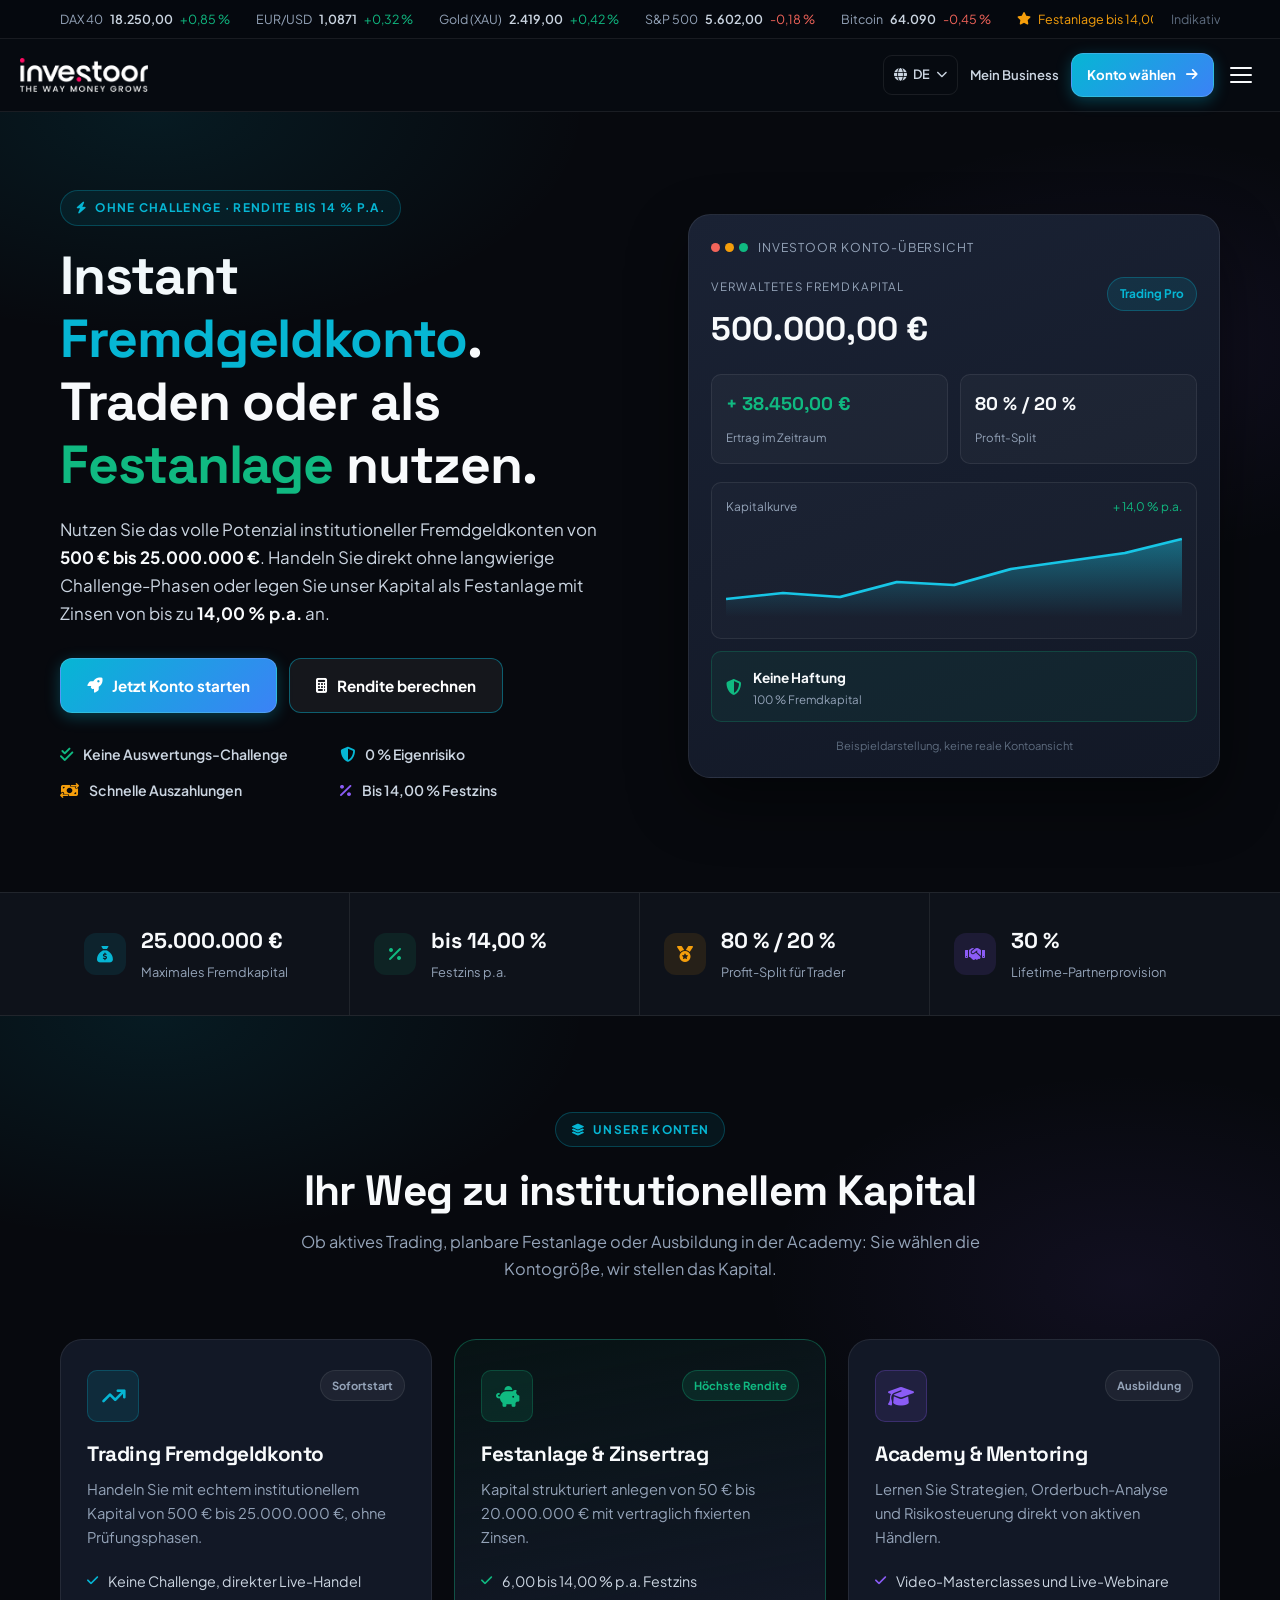
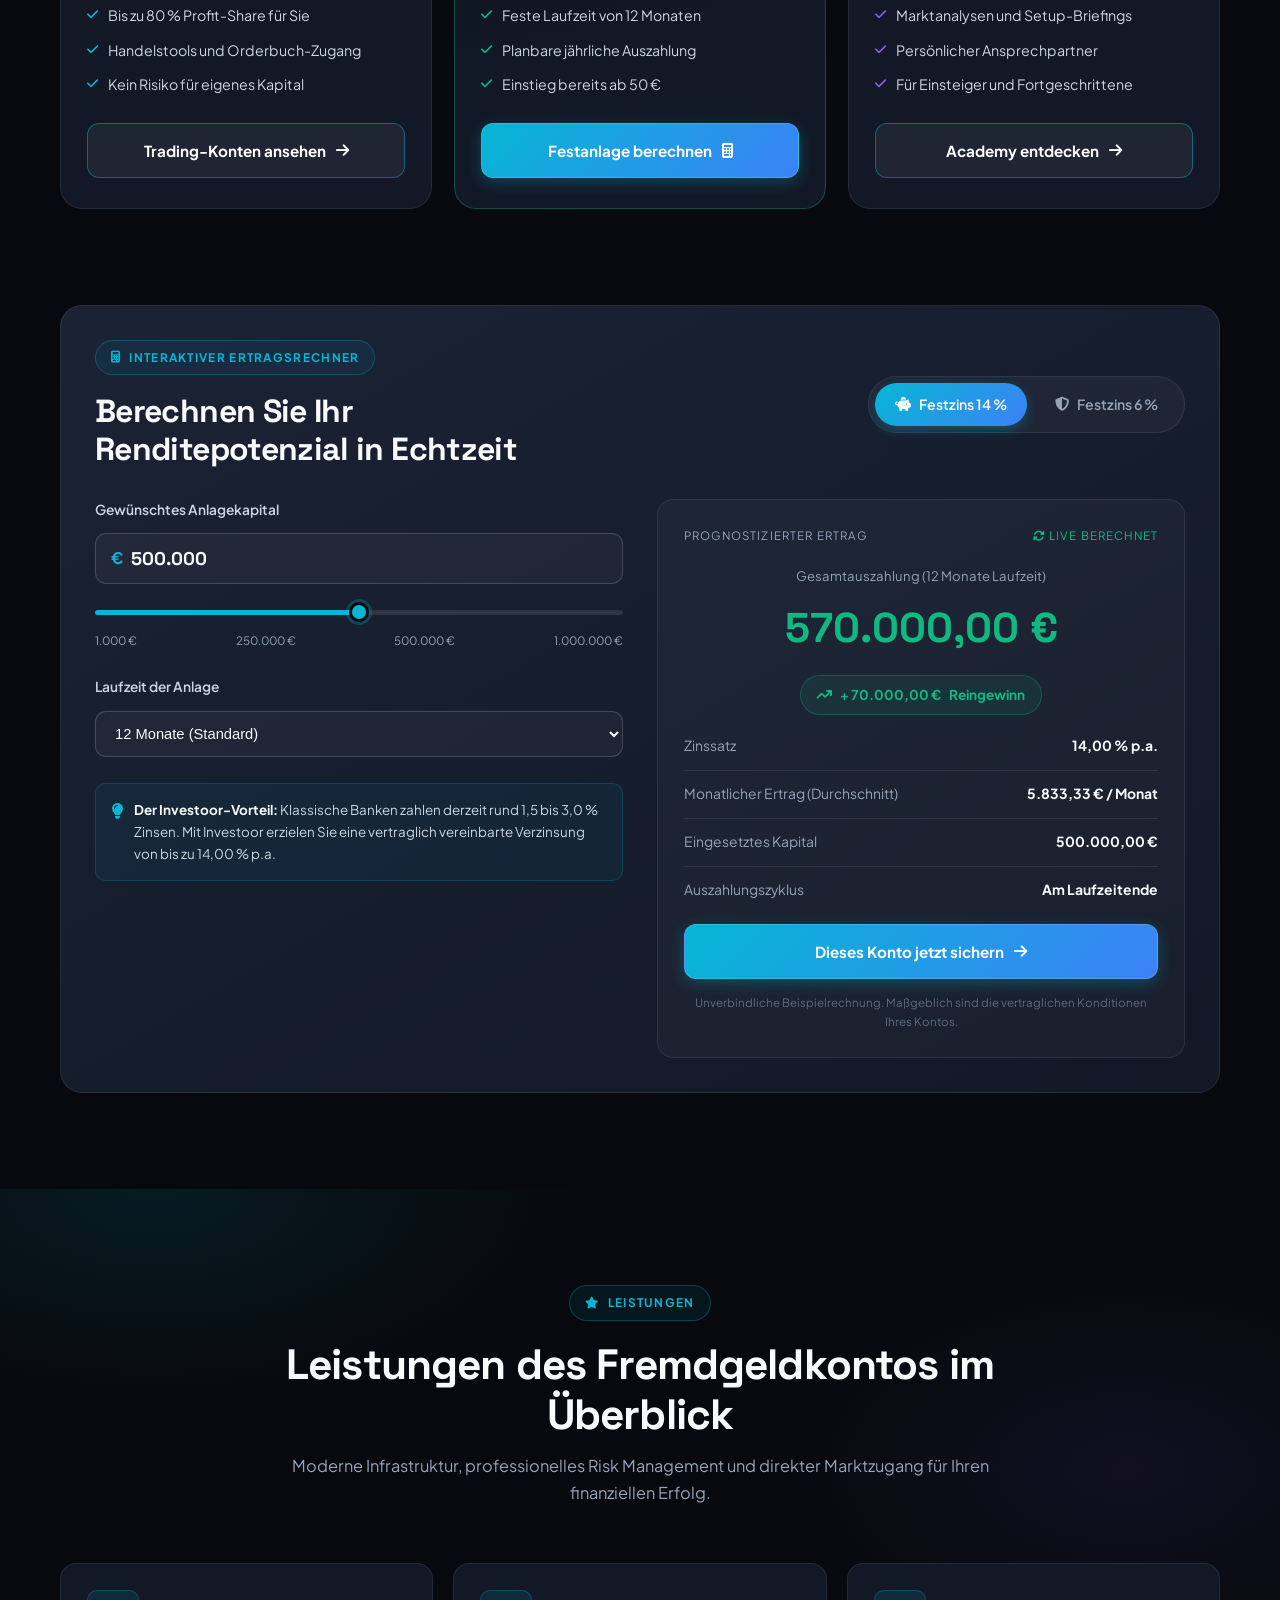
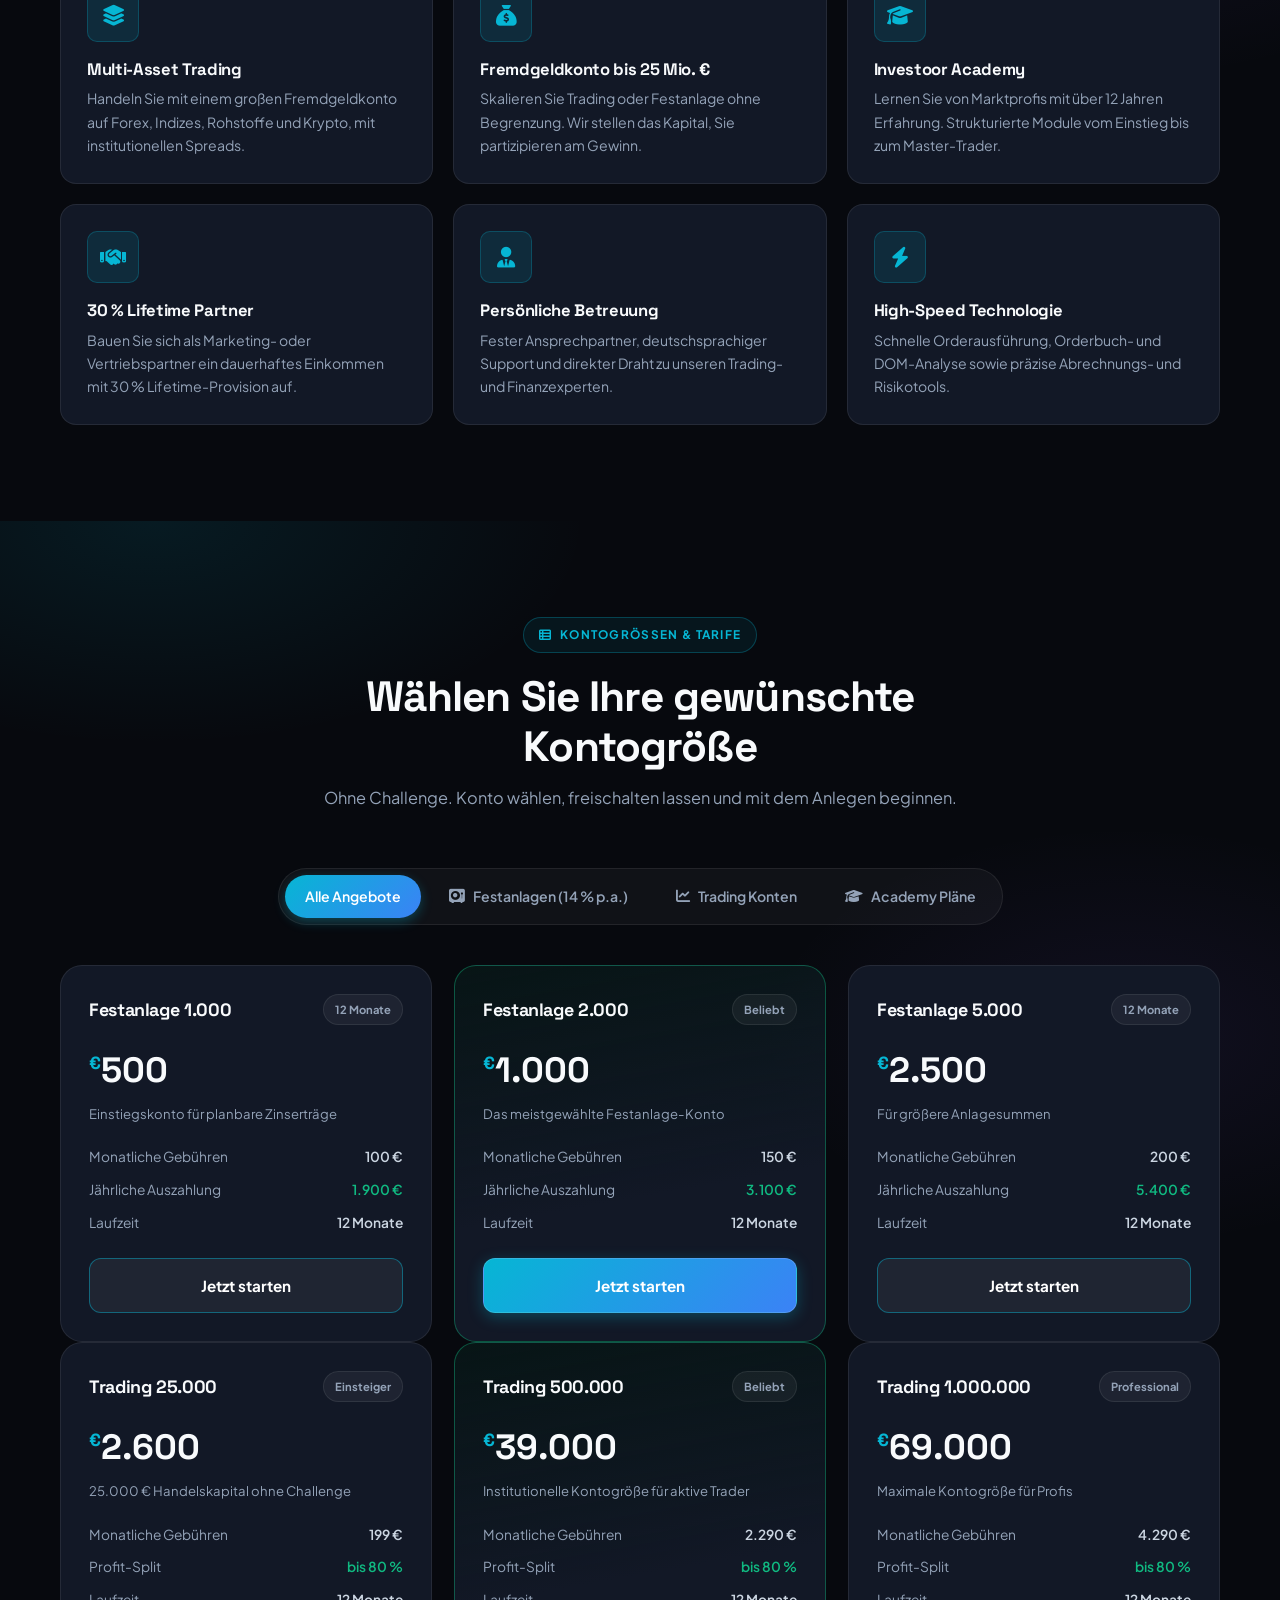
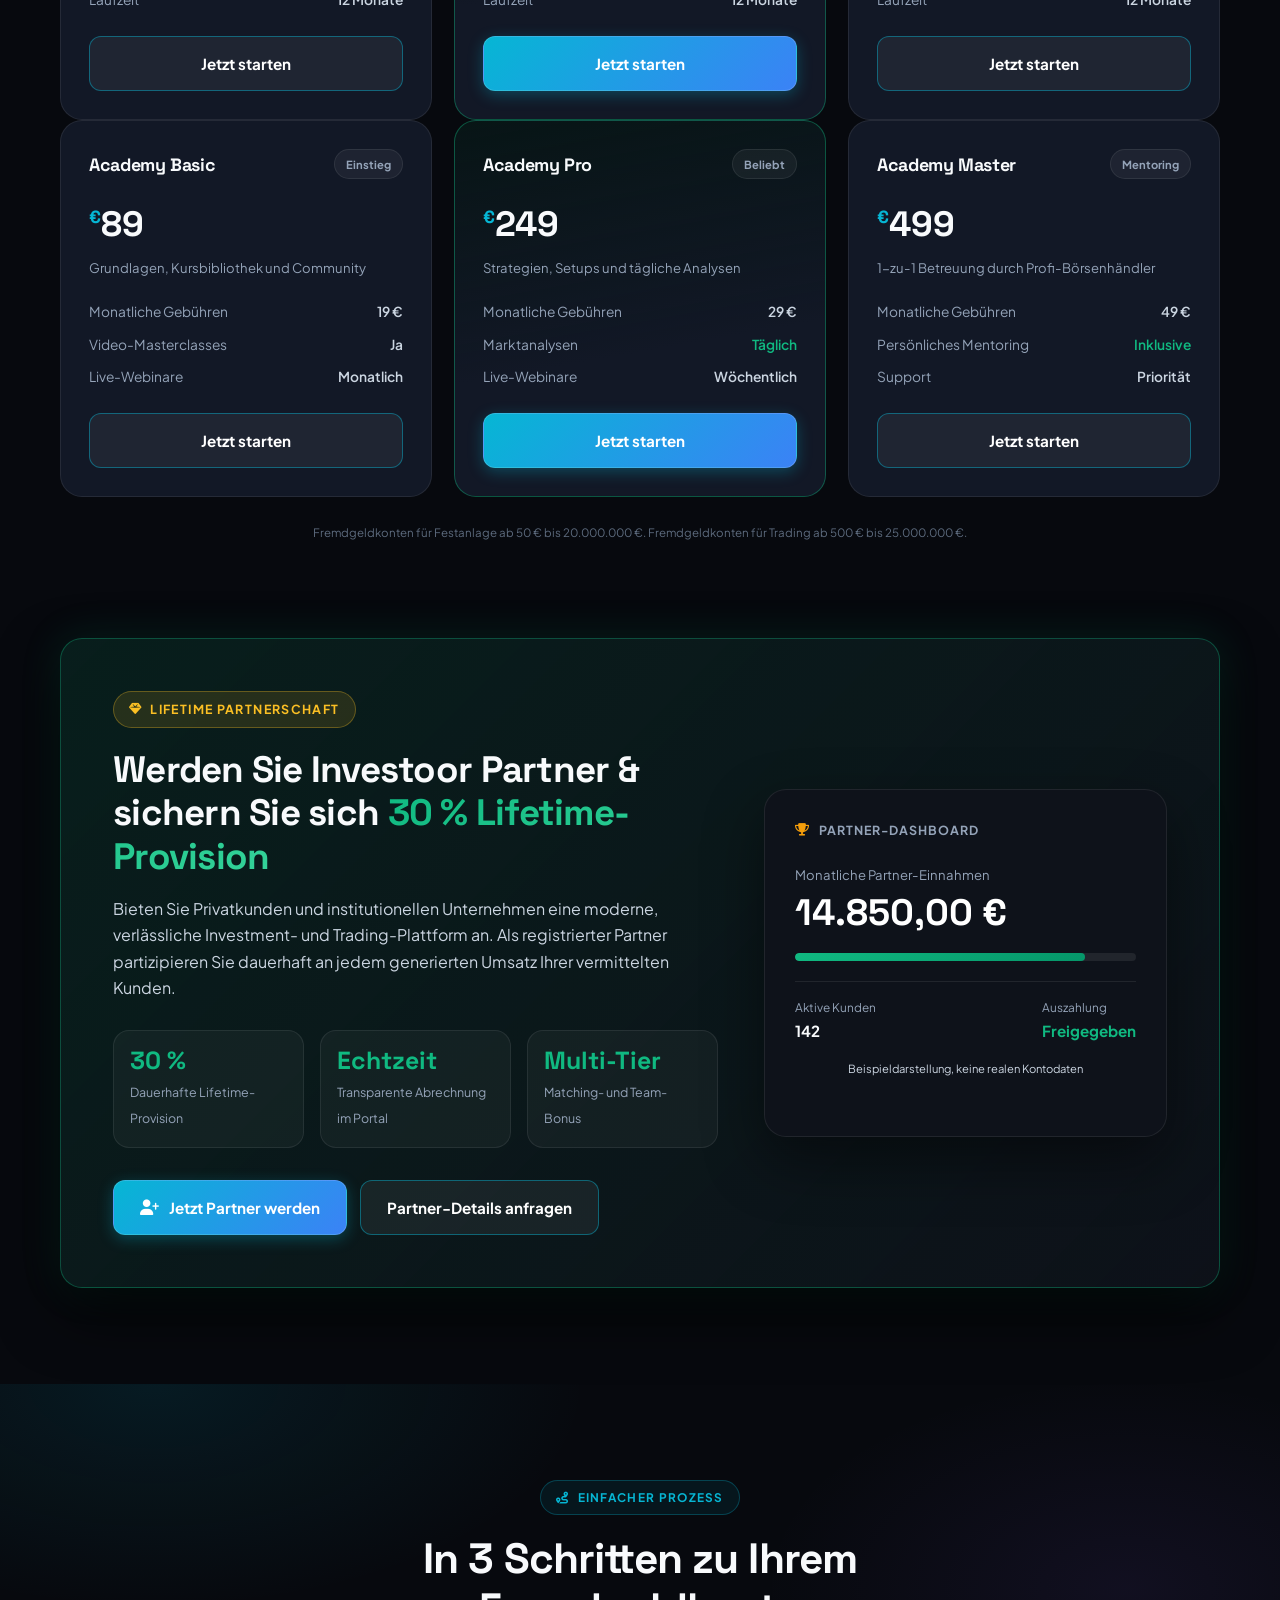
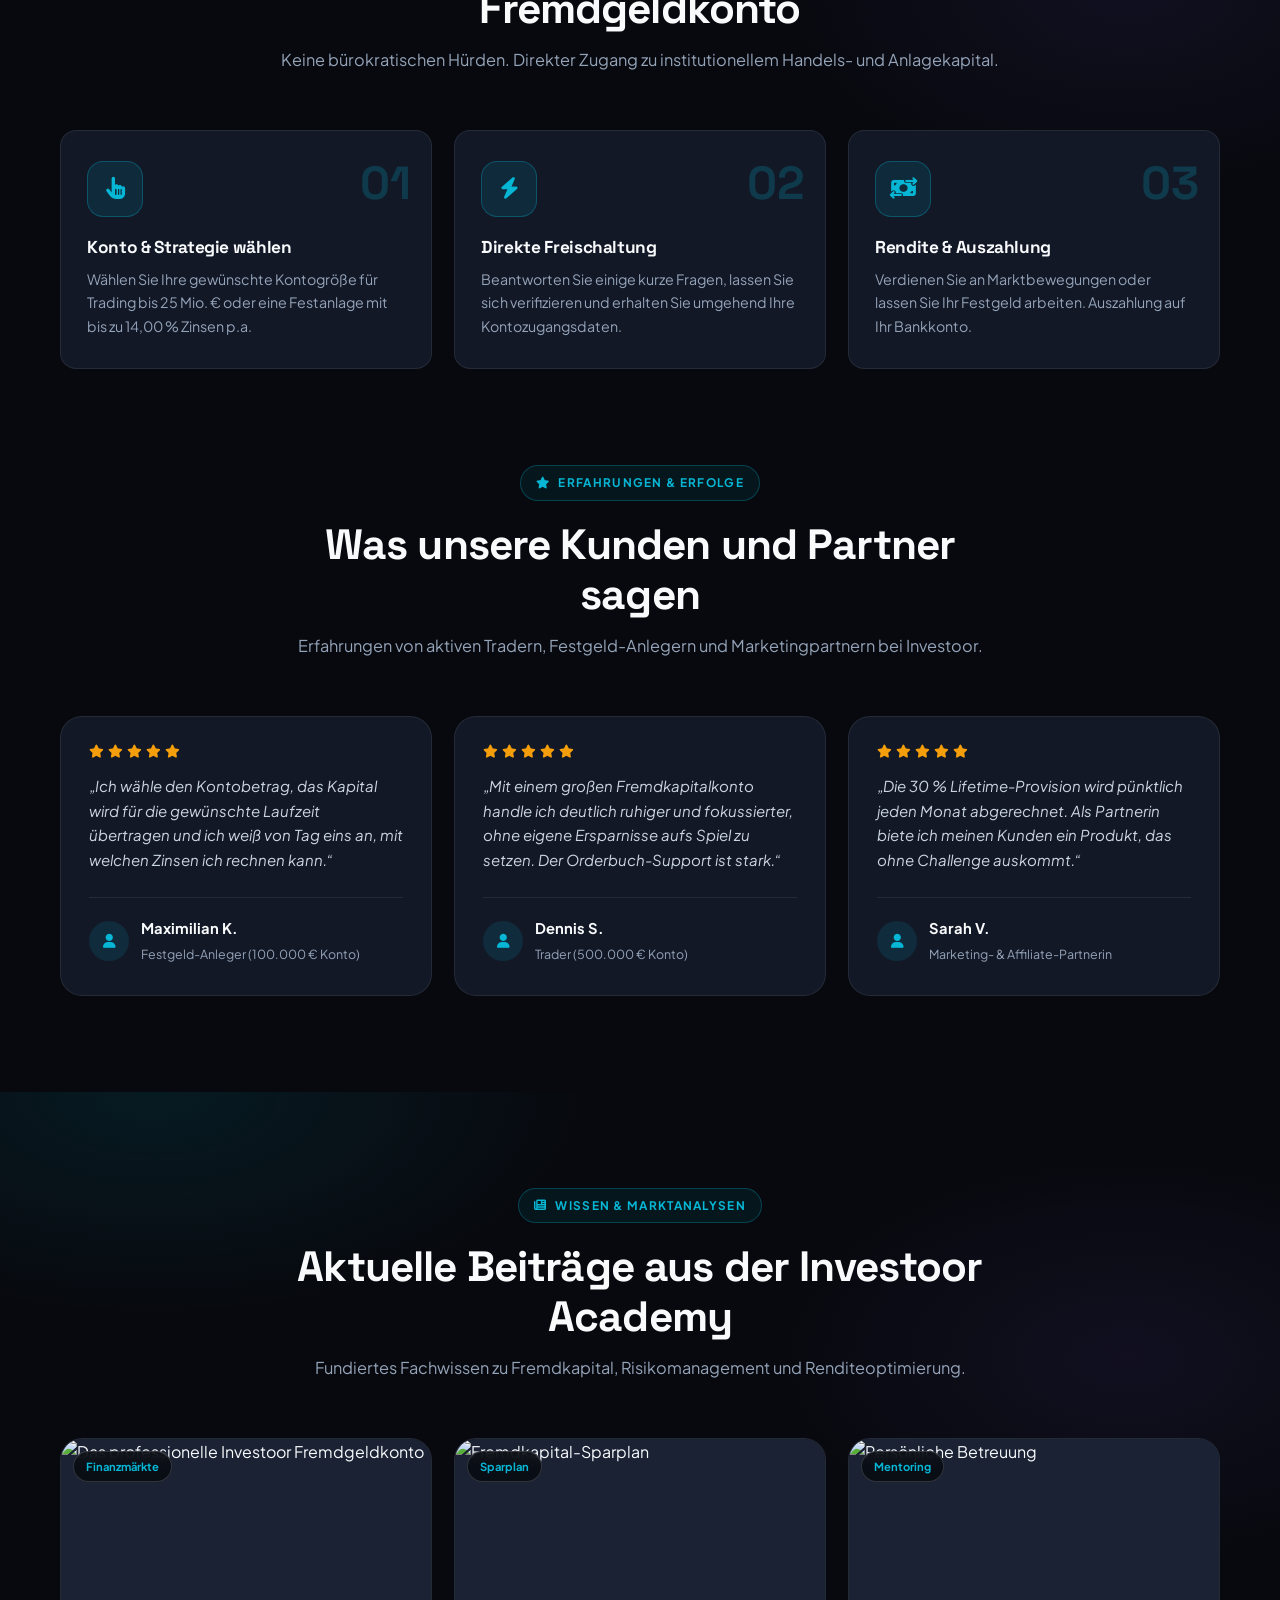
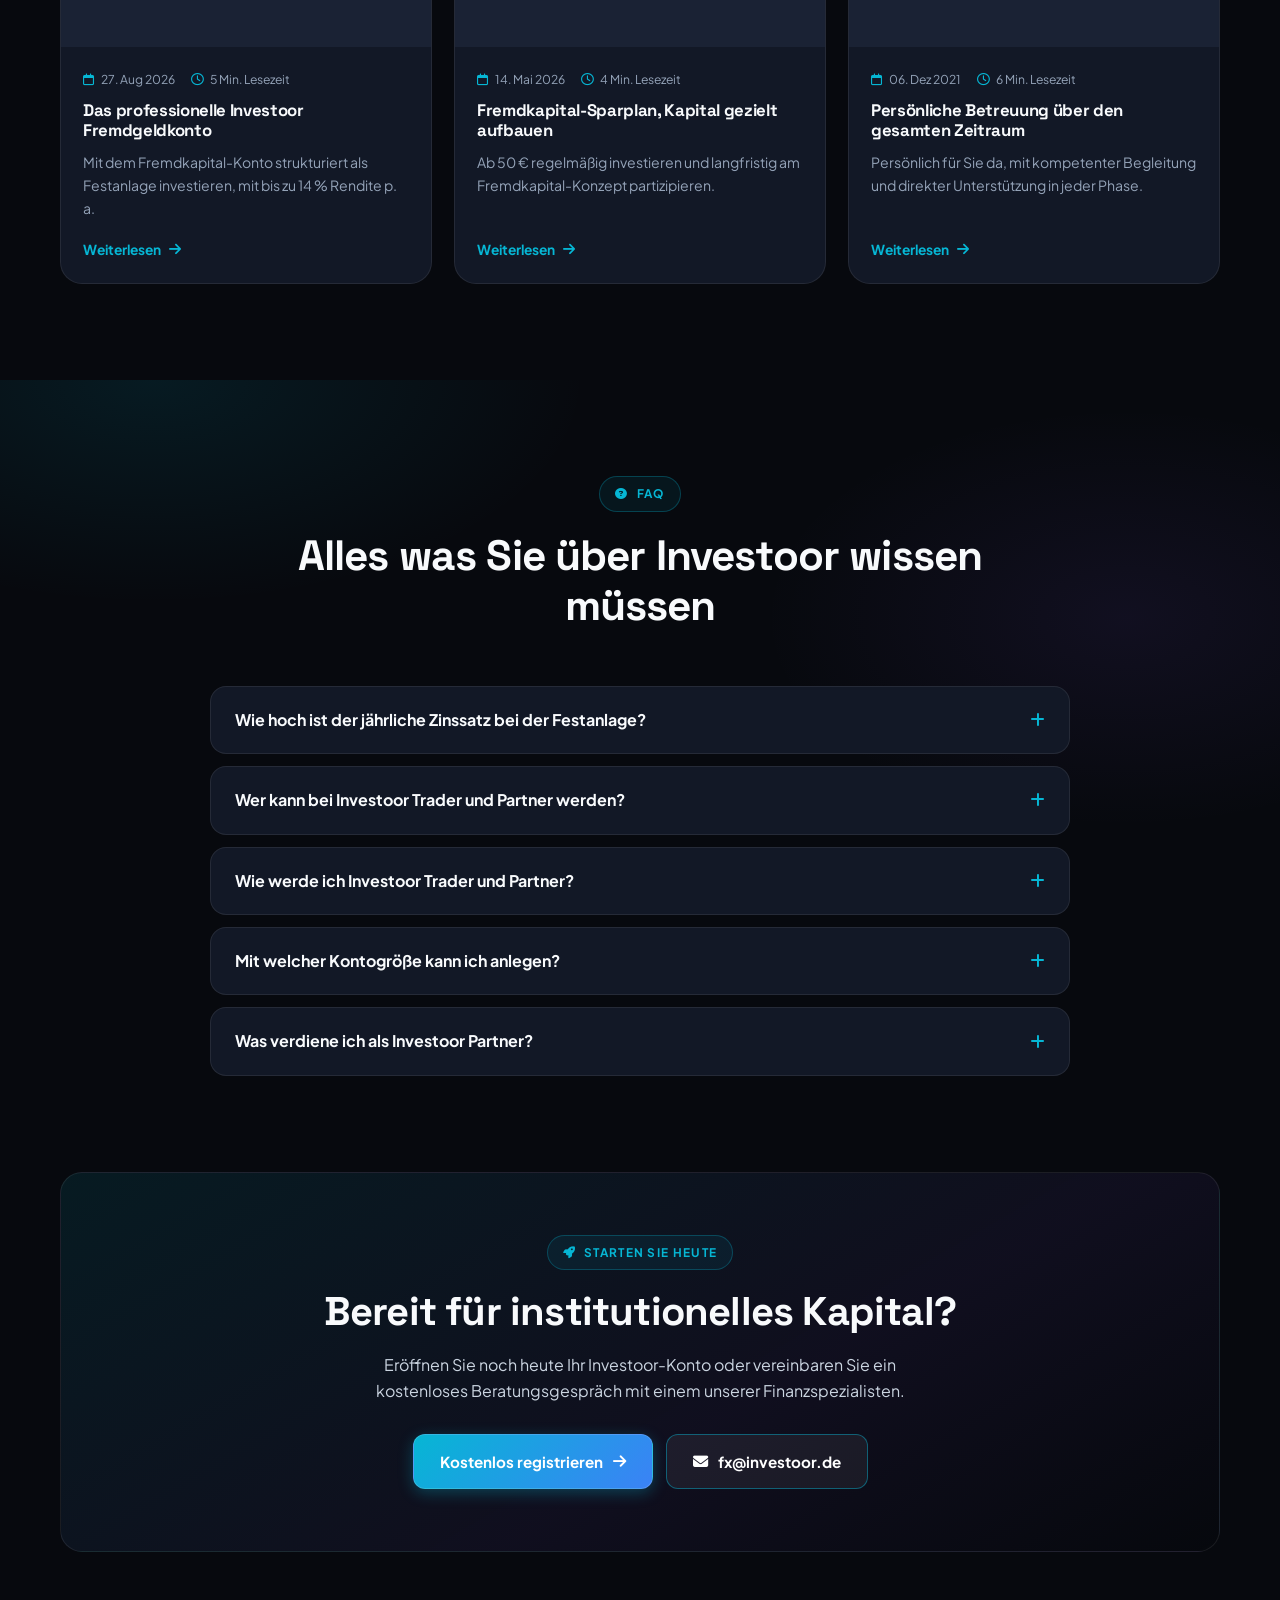
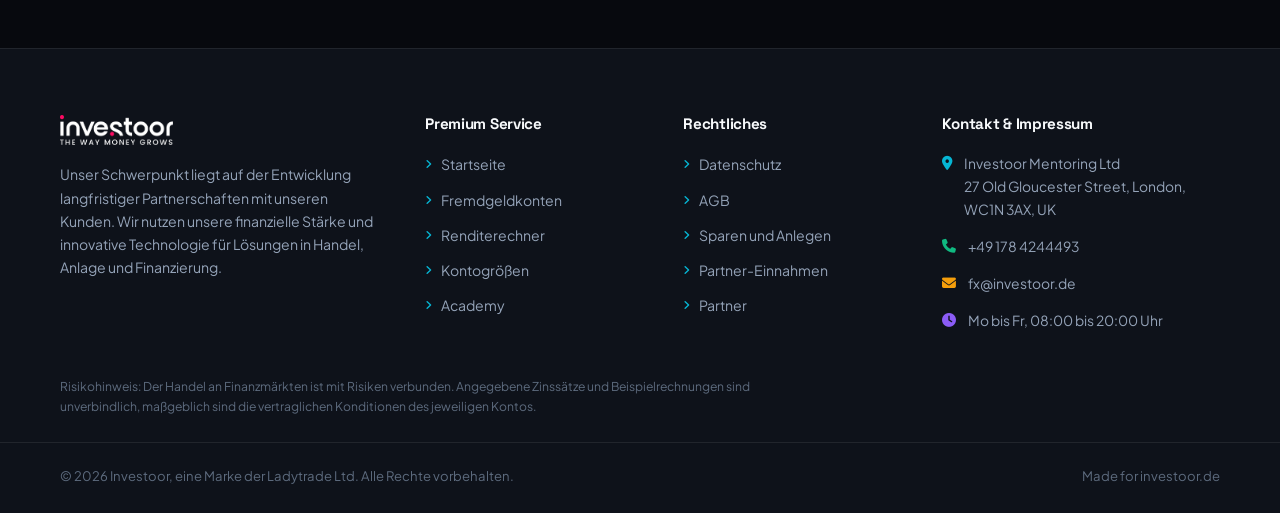
==== commit ca1427f1: "Investoor preview: real Investoor logo in header, drawer and footer, light and dark variants" ====
--- a/investoor/index.html
+++ b/investoor/index.html
@@ -32,10 +32,7 @@
 <!-- ============ HEADER ============ -->
 <header class="header" id="header">
     <div class="container header-inner">
-        <a href="index.html" class="brand">
-            <div class="brand-mark"><i class="fa-solid fa-chart-line"></i></div>
-            <div class="brand-text">Investoor</div>
-        </a>
+        <a href="index.html" class="brand"><img src="assets/logo_dark.png" alt="Investoor" class="logo logo-on-dark"><img src="assets/logo.png" alt="Investoor" class="logo logo-on-light"></a>
 
         <nav class="nav">
             <a href="index.html" class="active">Startseite</a>
@@ -76,10 +73,7 @@
 <div class="overlay" id="overlay"></div>
 <aside class="drawer" id="drawer">
     <div class="drawer-top">
-        <div class="brand">
-            <div class="brand-mark"><i class="fa-solid fa-chart-line"></i></div>
-            <div class="brand-text">Investoor</div>
-        </div>
+        <div class="brand"><img src="assets/logo_dark.png" alt="Investoor" class="logo logo-on-dark"><img src="assets/logo.png" alt="Investoor" class="logo logo-on-light"></div>
         <button class="drawer-close" id="drawerClose" aria-label="Menü schließen"><i class="fa-solid fa-xmark"></i></button>
     </div>
     <nav>
@@ -618,10 +612,7 @@
     <div class="container">
         <div class="footer-grid">
             <div class="footer-about">
-                <div class="brand">
-                    <div class="brand-mark"><i class="fa-solid fa-chart-line"></i></div>
-                    <div class="brand-text">Investoor</div>
-                </div>
+                <div class="brand"><img src="assets/logo_dark.png" alt="Investoor" class="logo logo-on-dark"><img src="assets/logo.png" alt="Investoor" class="logo logo-on-light"></div>
                 <p>Unser Schwerpunkt liegt auf der Entwicklung langfristiger Partnerschaften mit unseren Kunden. Wir nutzen unsere finanzielle Stärke und innovative Technologie für Lösungen in Handel, Anlage und Finanzierung.</p>
             </div>
 
--- a/investoor/styles.css
+++ b/investoor/styles.css
@@ -131,6 +131,11 @@
 .header.scrolled { background: rgba(7, 11, 18, 0.96); box-shadow: 0 10px 30px rgba(0, 0, 0, 0.4); }
 .header-inner { display: flex; align-items: center; gap: 16px; height: var(--header-h); max-width: 1340px; }
 .brand { display: flex; align-items: center; gap: 11px; flex-shrink: 0; }
+.logo { height: 34px; width: auto; }
+.logo-on-light { display: none; }
+body[data-theme="light"] .logo-on-dark { display: none; }
+body[data-theme="light"] .logo-on-light { display: block; }
+.drawer .logo, .footer .logo { height: 30px; }
 .brand-mark {
     width: 40px; height: 40px; border-radius: 12px;
     display: grid; place-items: center;
@@ -693,3 +698,26 @@
 body[data-theme="onyx"] .cta { background: linear-gradient(150deg, rgba(16, 185, 129, 0.12), rgba(245, 158, 11, 0.08) 60%, transparent); }
 body[data-theme="onyx"] .chart-box path { stroke: #10b981; }
 body[data-theme="onyx"] .chart-box stop { stop-color: #10b981; }
+
+/* --- Grey: neutral grey, no colour tint in the background --- */
+body[data-theme="grey"] {
+    --bg: #222222;
+    --bg-soft: #2a2a2a;
+    --surface: #313131;
+    --surface-2: #3a3a3a;
+    --border: rgba(255, 255, 255, 0.11);
+    --border-strong: rgba(255, 255, 255, 0.22);
+    --text: #f6f6f6;
+    --text-soft: #dcdcdc;
+    --muted: #a6a6a6;
+}
+body[data-theme="grey"] .ticker,
+body[data-theme="grey"] .ticker-note { background: #1a1a1a; }
+body[data-theme="grey"] .header { background: rgba(34, 34, 34, 0.88); }
+body[data-theme="grey"] .header.scrolled { background: rgba(34, 34, 34, 0.97); }
+body[data-theme="grey"] .glow-bg::before {
+    background:
+        radial-gradient(620px 320px at 12% 0%, rgba(6, 182, 212, 0.09), transparent 70%),
+        radial-gradient(520px 300px at 88% 30%, rgba(255, 255, 255, 0.05), transparent 70%);
+}
+body[data-theme="grey"] .partner { background: linear-gradient(135deg, rgba(16, 185, 129, 0.12) 0%, #2a2a2a 100%); }
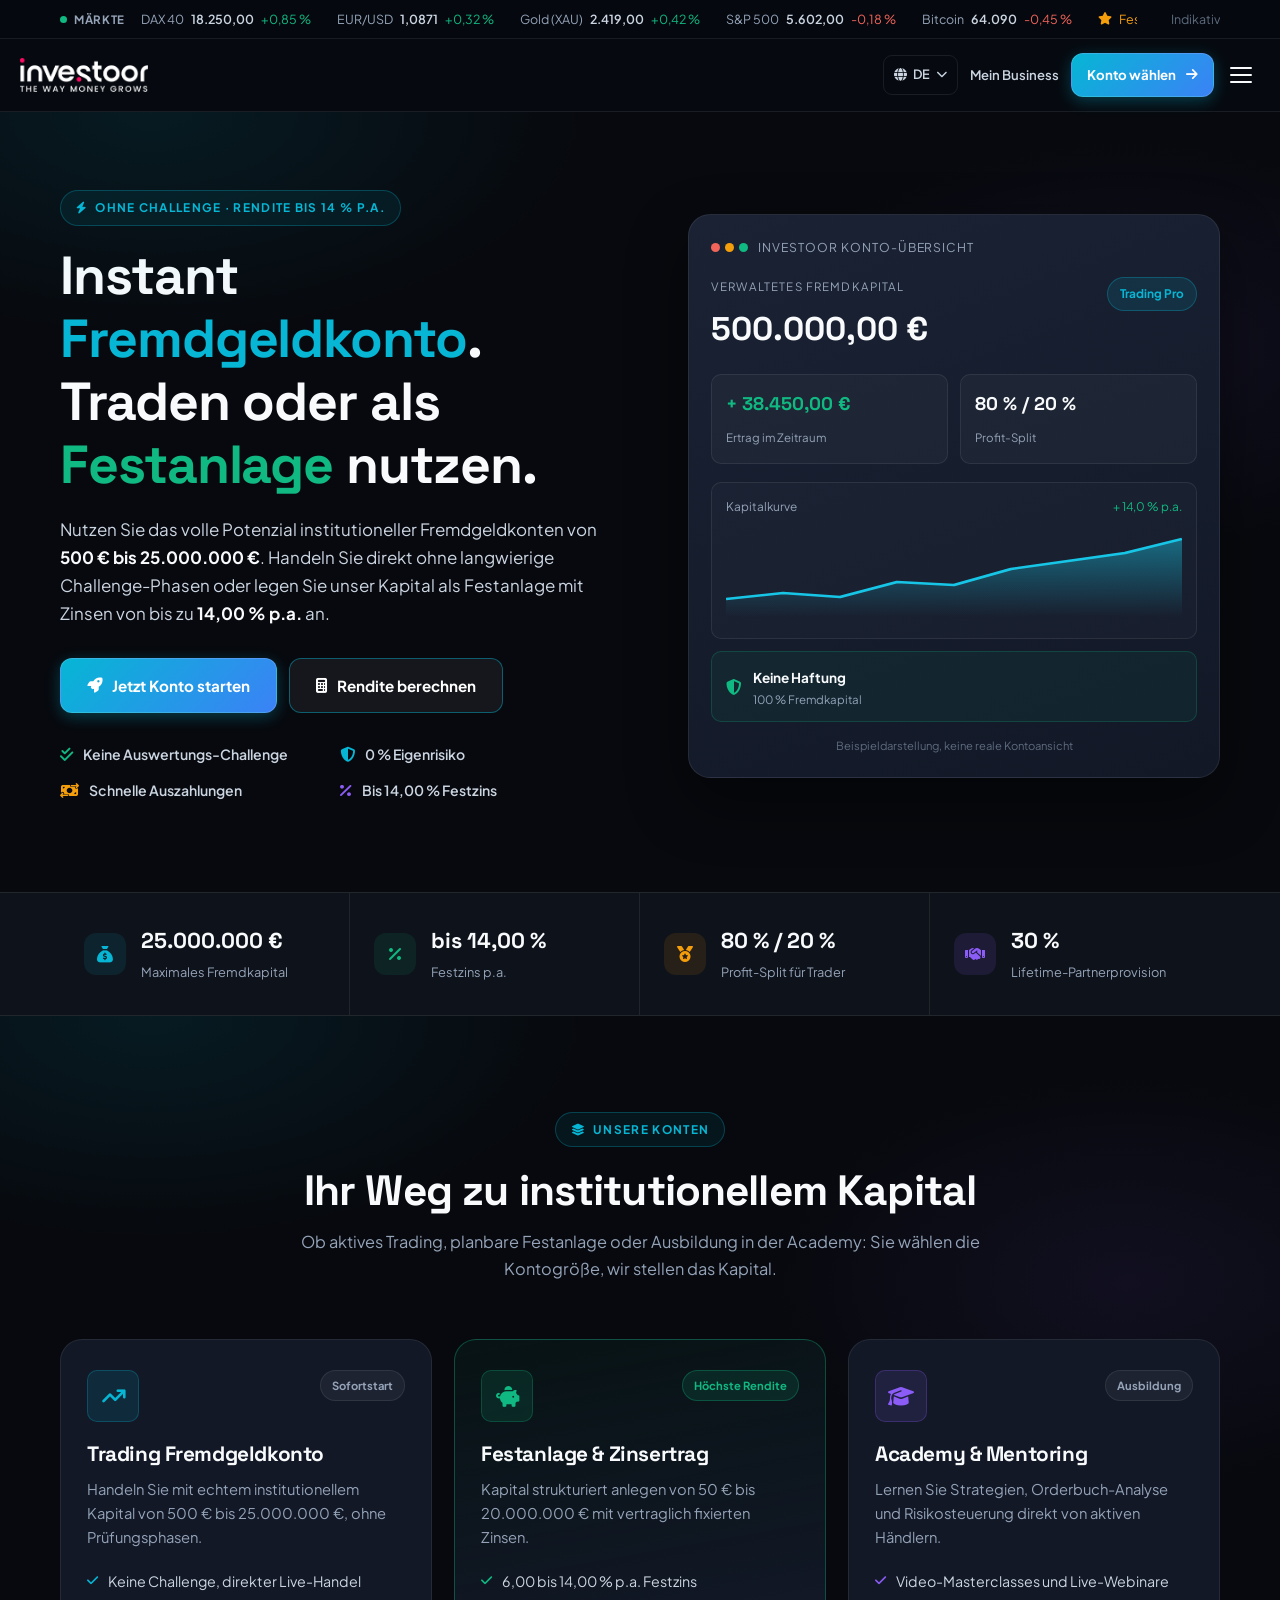
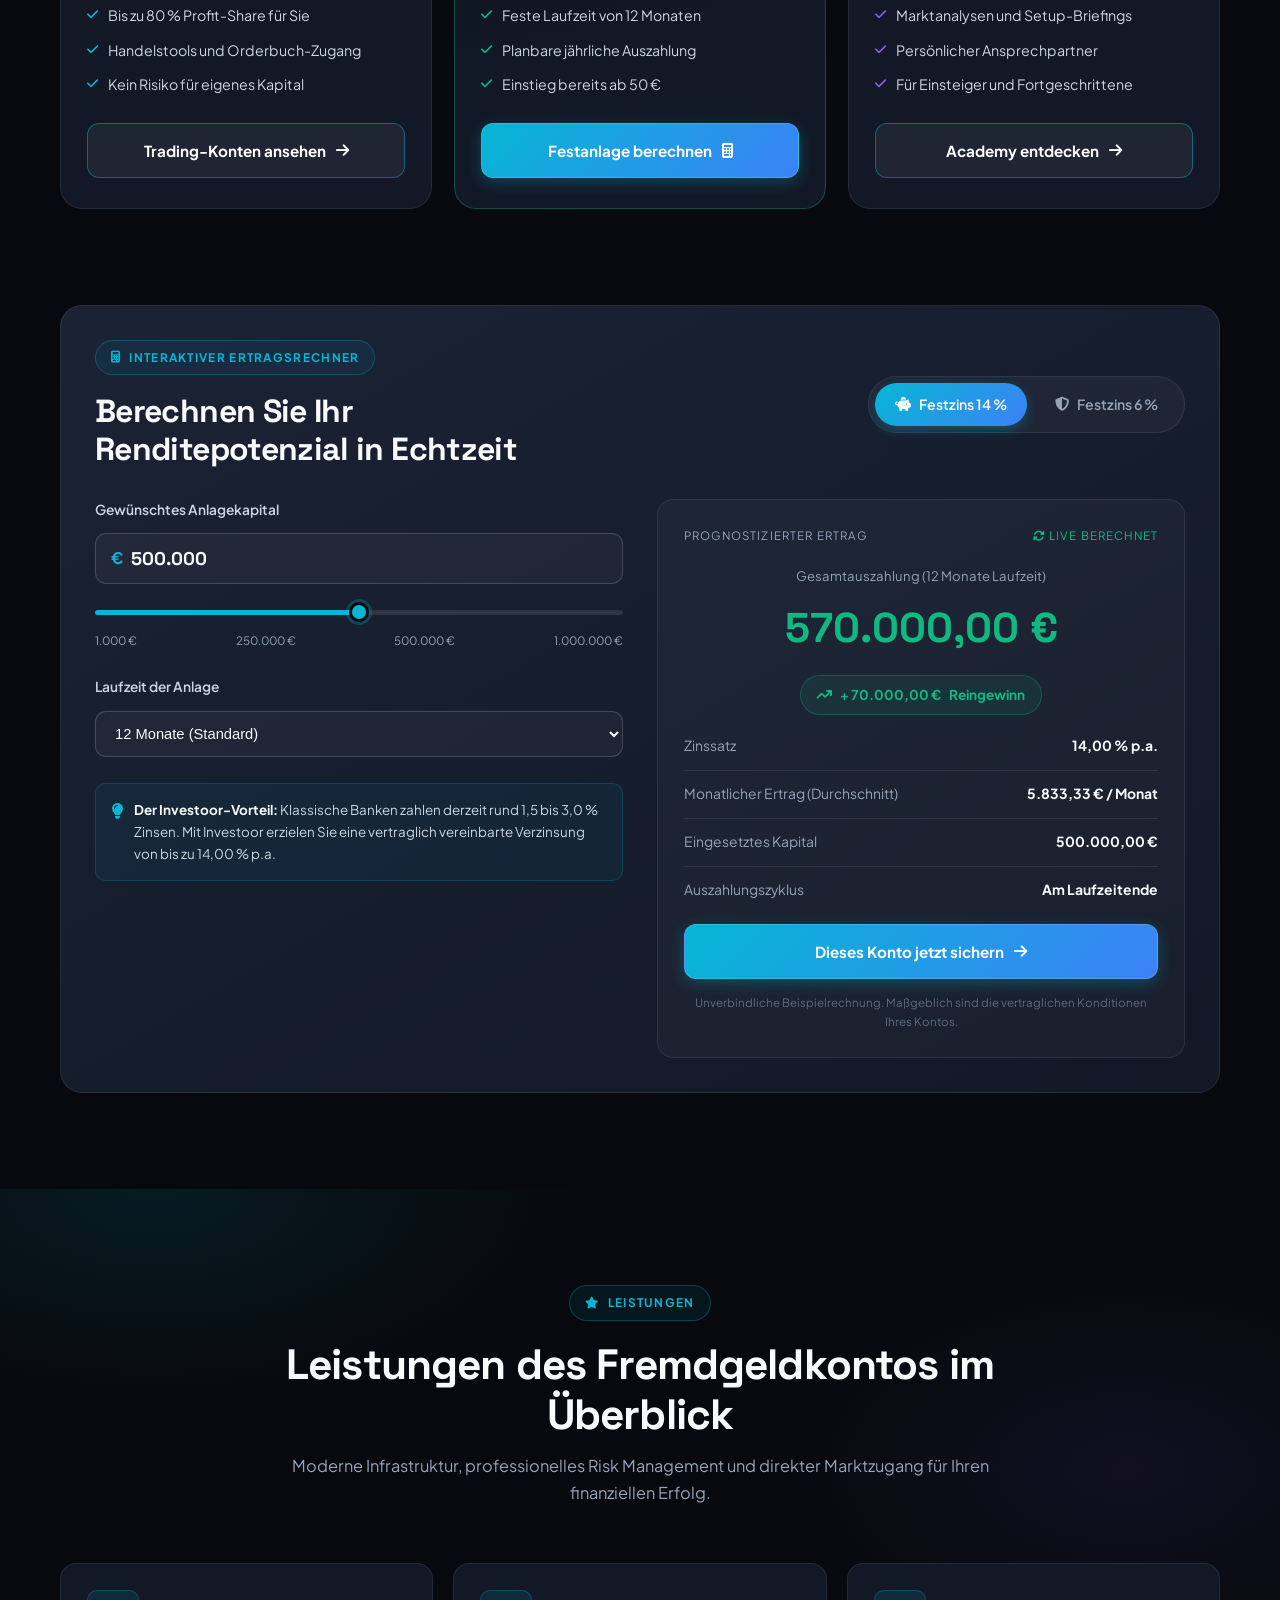
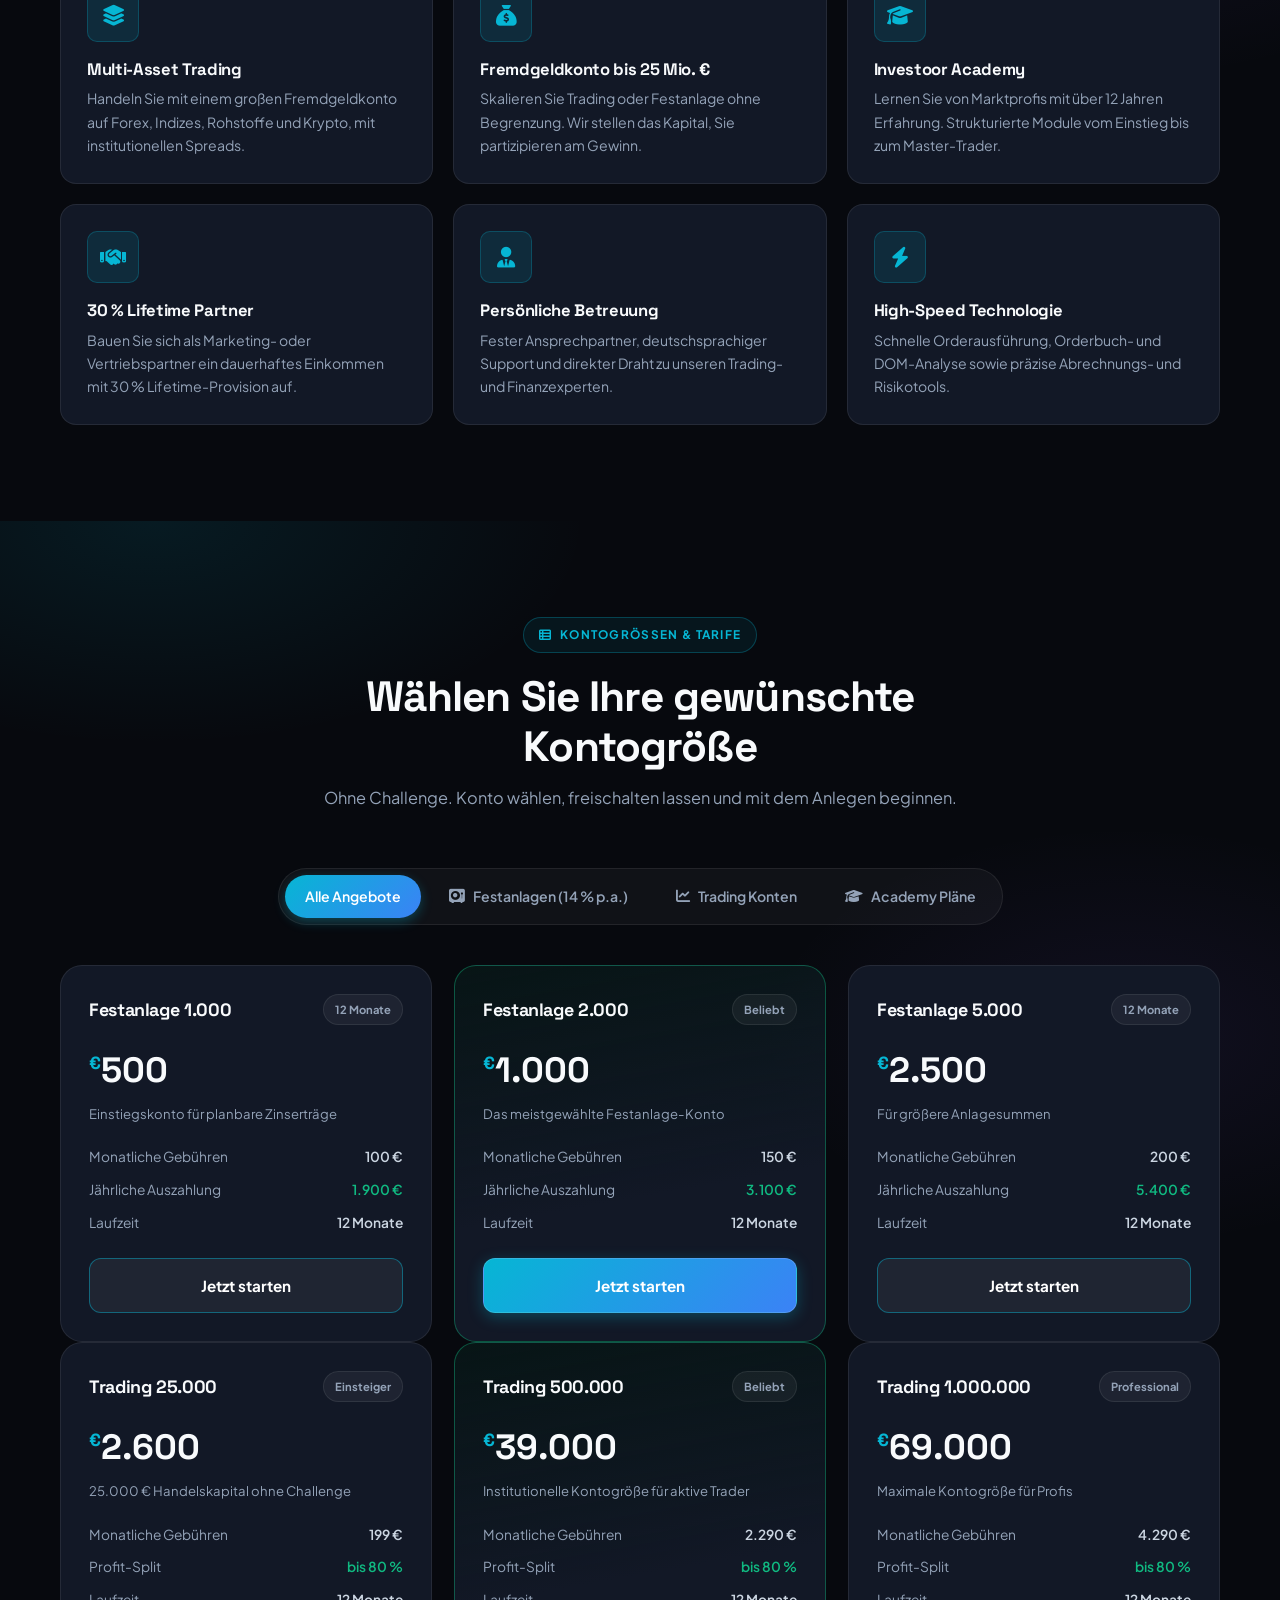
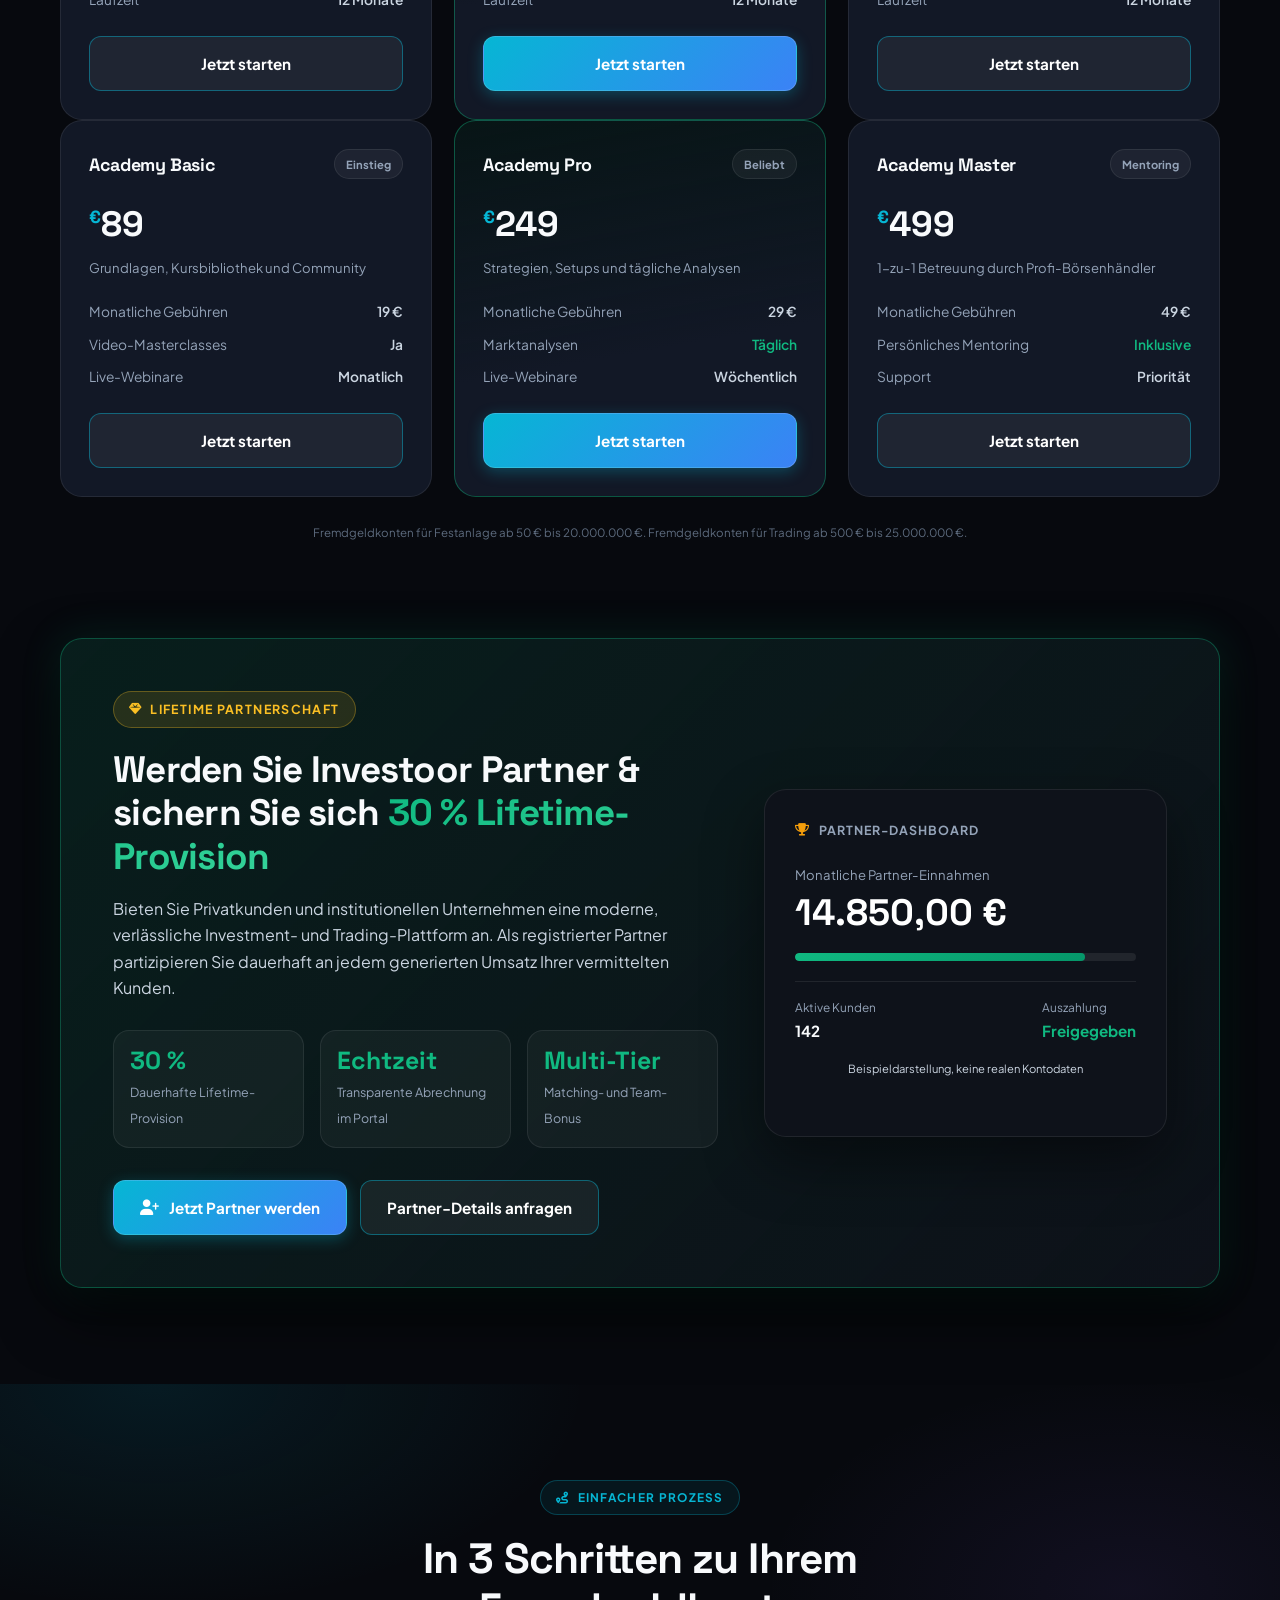
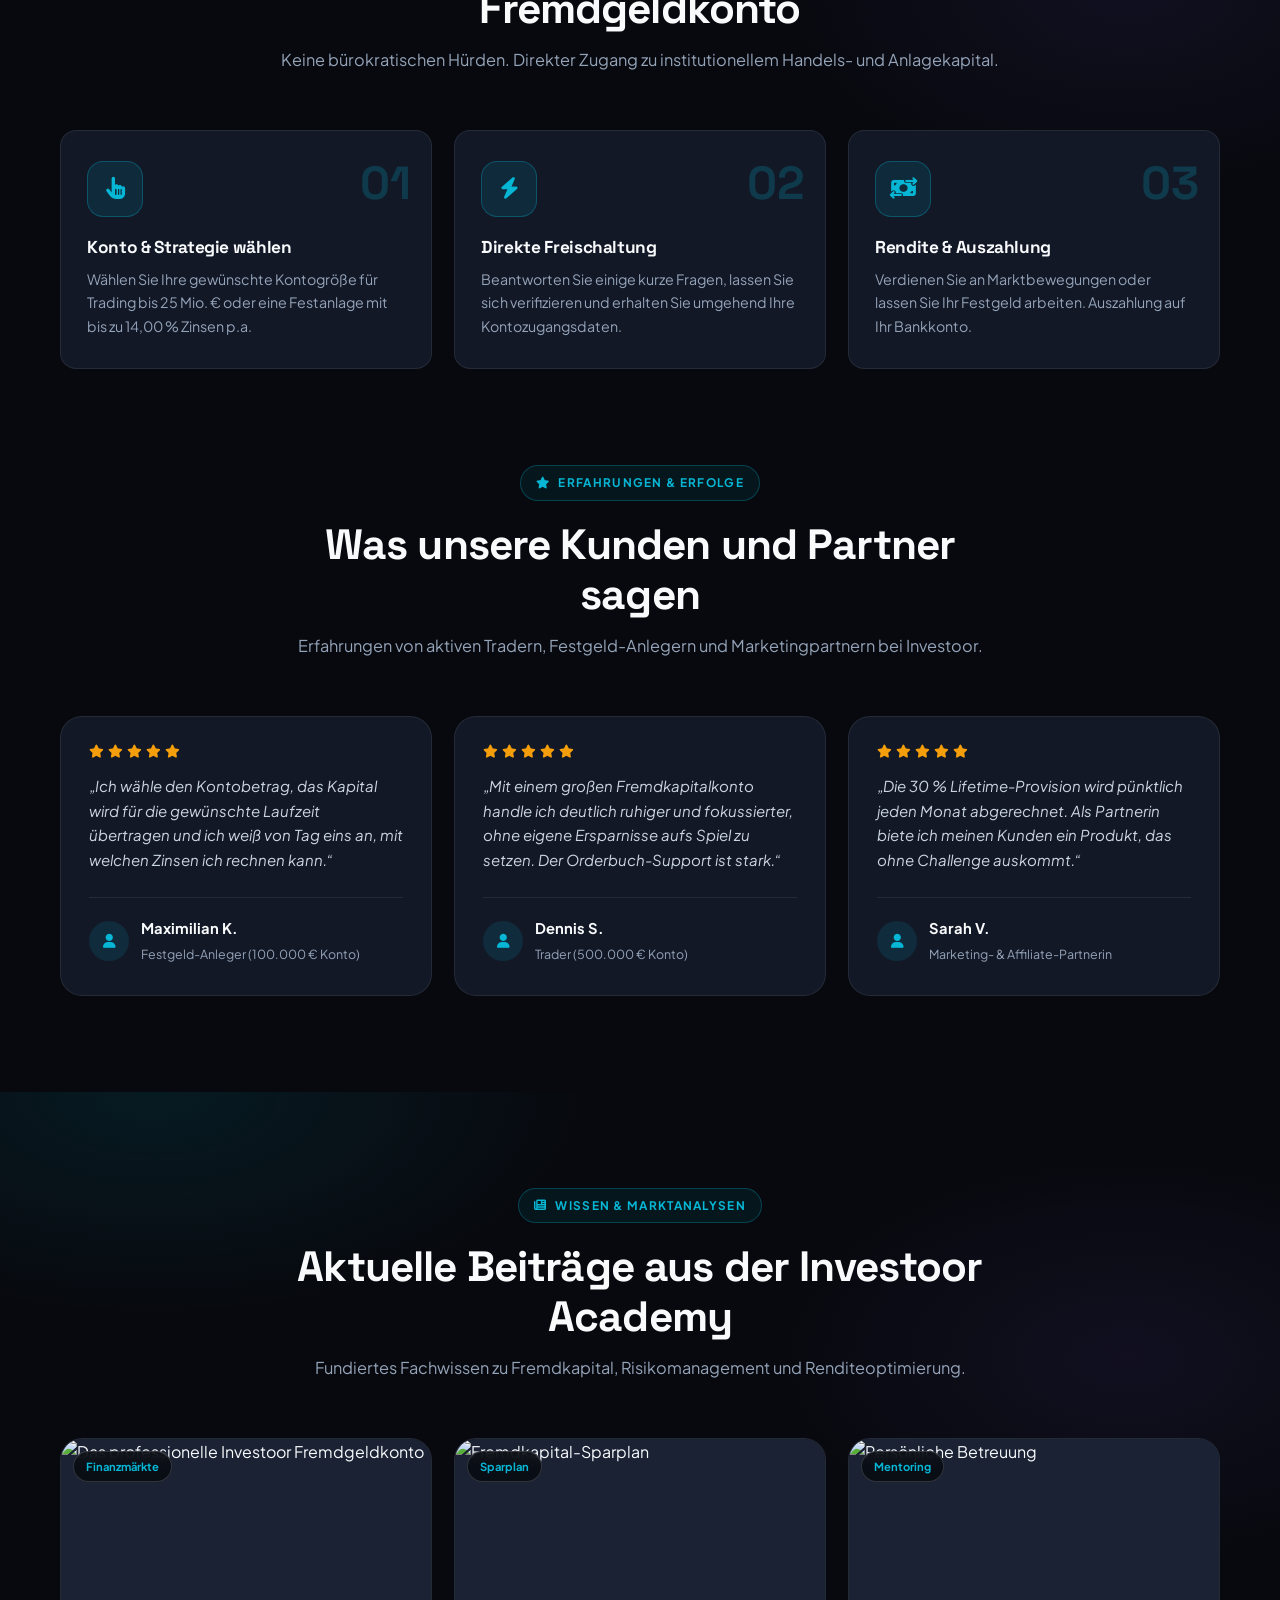
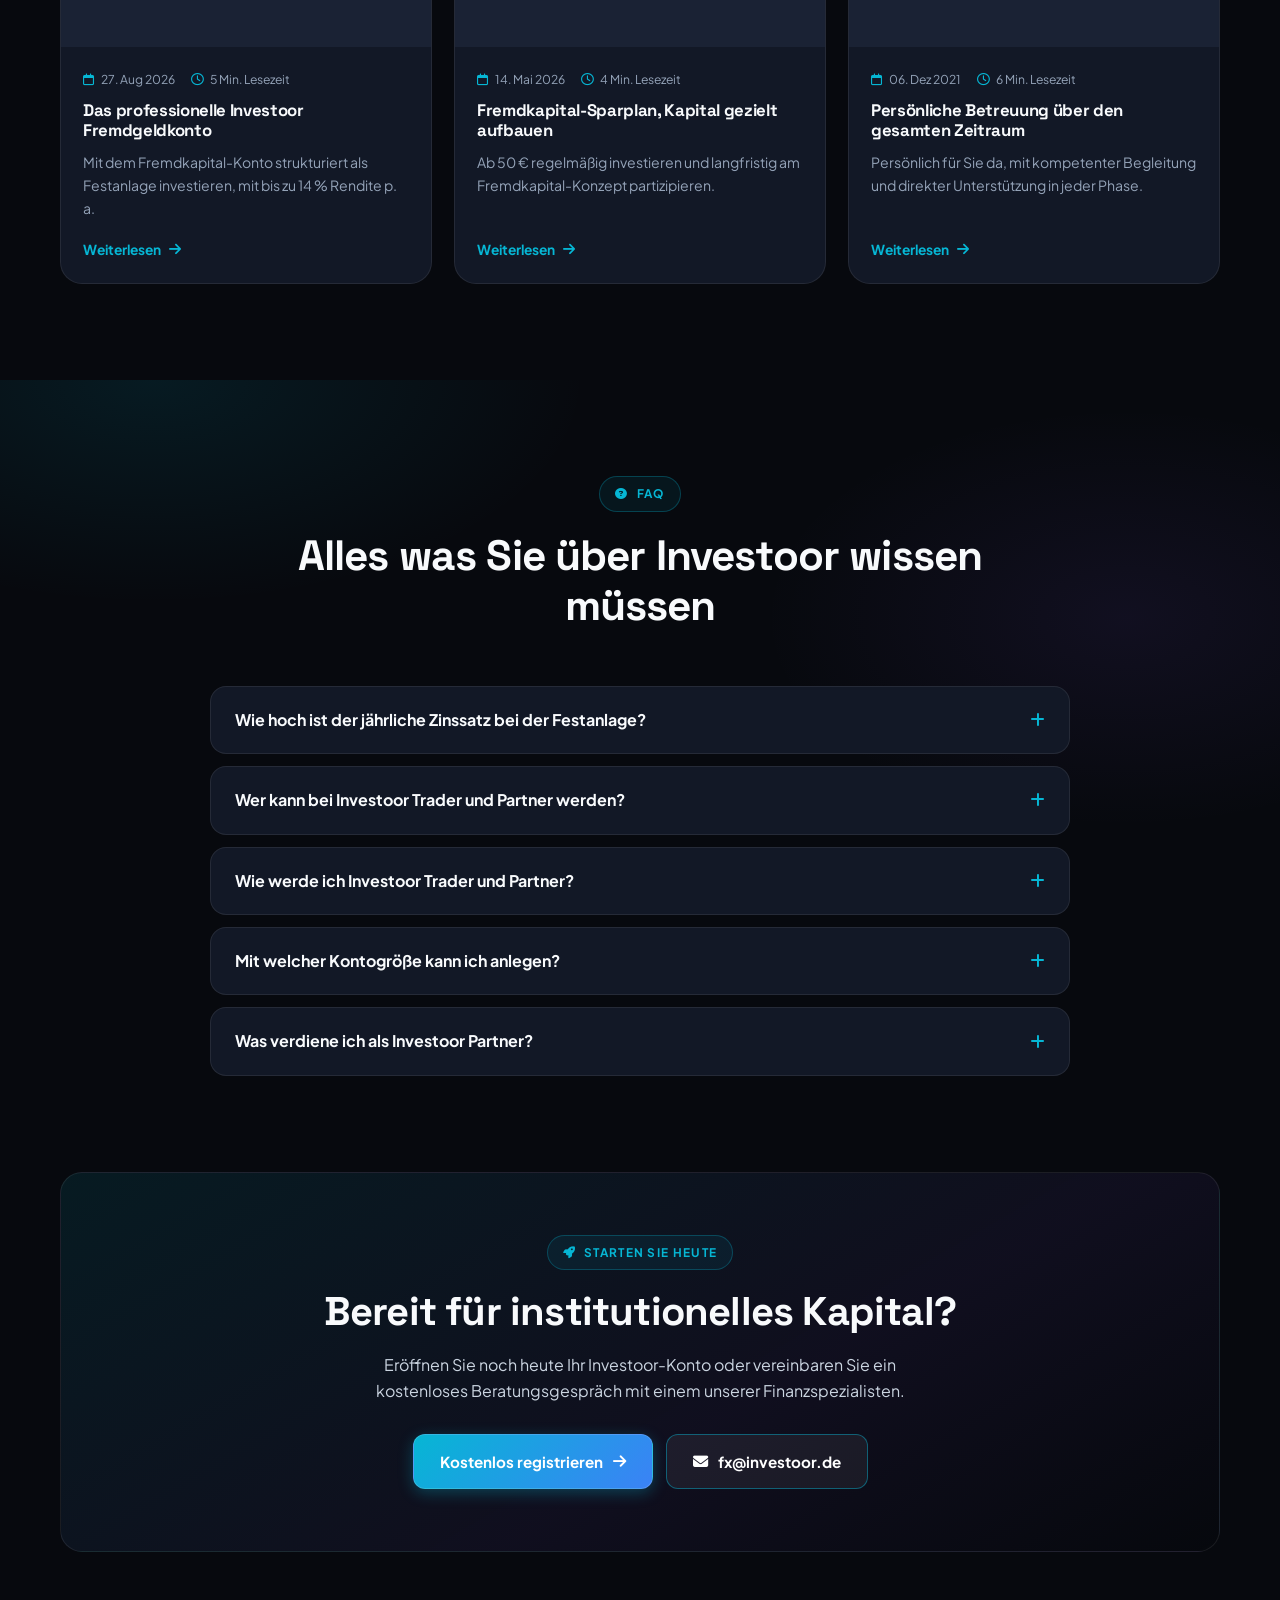
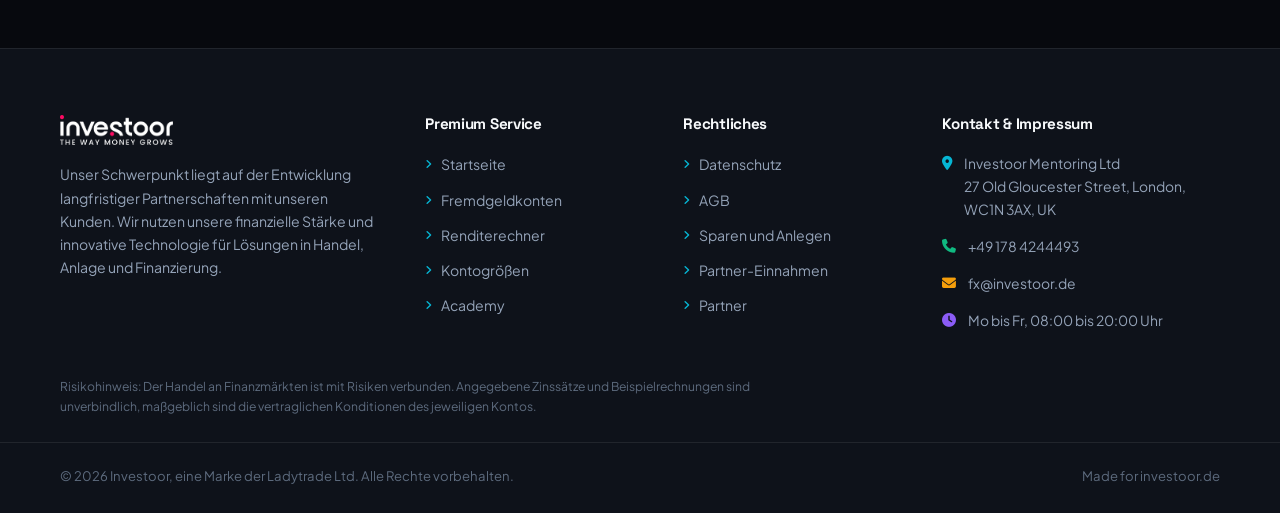
==== commit e8e5e8d3: "Investoor preview: scrolling market strip like the reference, values stay in sync across the loop" ====
--- a/investoor/index.html
+++ b/investoor/index.html
@@ -18,12 +18,17 @@
 <div class="ticker">
     <div class="container">
         <div class="ticker-inner">
-            <div class="tick" data-symbol="DAX"><span>DAX 40</span> <b class="val">18.250,00</b> <span class="chg up">+0,85 %</span></div>
-            <div class="tick" data-symbol="EURUSD"><span>EUR/USD</span> <b class="val">1,0871</b> <span class="chg up">+0,32 %</span></div>
-            <div class="tick" data-symbol="XAU"><span>Gold (XAU)</span> <b class="val">2.419,00</b> <span class="chg up">+0,42 %</span></div>
-            <div class="tick" data-symbol="SPX"><span>S&amp;P 500</span> <b class="val">5.602,00</b> <span class="chg down">-0,18 %</span></div>
-            <div class="tick" data-symbol="BTC"><span>Bitcoin</span> <b class="val">64.090</b> <span class="chg down">-0,45 %</span></div>
-            <div class="tick badge-tick"><i class="fa-solid fa-star"></i> Festanlage bis 14,00 % p.a.</div>
+            <span class="ticker-label"><i class="dot"></i> Märkte</span>
+            <div class="ticker-viewport">
+                <div class="ticker-track" id="tickerTrack">
+                    <div class="tick" data-symbol="DAX"><span>DAX 40</span> <b class="val">18.250,00</b> <span class="chg up">+0,85 %</span></div>
+                    <div class="tick" data-symbol="EURUSD"><span>EUR/USD</span> <b class="val">1,0871</b> <span class="chg up">+0,32 %</span></div>
+                    <div class="tick" data-symbol="XAU"><span>Gold (XAU)</span> <b class="val">2.419,00</b> <span class="chg up">+0,42 %</span></div>
+                    <div class="tick" data-symbol="SPX"><span>S&amp;P 500</span> <b class="val">5.602,00</b> <span class="chg down">-0,18 %</span></div>
+                    <div class="tick" data-symbol="BTC"><span>Bitcoin</span> <b class="val">64.090</b> <span class="chg down">-0,45 %</span></div>
+                    <div class="tick badge-tick"><i class="fa-solid fa-star"></i> Festanlage bis 14,00 % p.a.</div>
+                </div>
+            </div>
             <div class="ticker-note">Indikativ</div>
         </div>
     </div>
--- a/investoor/styles.css
+++ b/investoor/styles.css
@@ -110,7 +110,15 @@
     font-size: 0.78rem;
     position: relative; z-index: 40;
 }
-.ticker-inner { display: flex; align-items: center; gap: 26px; height: 38px; overflow-x: auto; scrollbar-width: none; }
+.ticker-inner { display: flex; align-items: center; gap: 16px; height: 38px; overflow: hidden; }
+.ticker-label { display: flex; align-items: center; gap: 7px; flex-shrink: 0; font-weight: 700; letter-spacing: 0.06em; text-transform: uppercase; color: var(--muted); font-size: 0.72rem; }
+.ticker-label .dot { width: 7px; height: 7px; border-radius: 50%; background: var(--green); animation: tickPulse 1.8s ease-in-out infinite; }
+@keyframes tickPulse { 0%, 100% { opacity: 1; } 50% { opacity: 0.25; } }
+.ticker-viewport { flex: 1; overflow: hidden; }
+.ticker-track { display: flex; align-items: center; gap: 26px; width: max-content; animation: tickerScroll 45s linear infinite; }
+.ticker-inner:hover .ticker-track { animation-play-state: paused; }
+@keyframes tickerScroll { from { transform: translateX(0); } to { transform: translateX(-50%); } }
+@media (prefers-reduced-motion: reduce) { .ticker-track { animation: none; } }
 .ticker-inner::-webkit-scrollbar { display: none; }
 .tick { display: flex; align-items: center; gap: 7px; white-space: nowrap; color: var(--muted); }
 .tick b { color: var(--text-soft); font-weight: 600; }
@@ -118,7 +126,7 @@
 .tick .down, .chg.down { color: #f2645a; }
 .tick.badge-tick { color: var(--gold); }
 .ticker-inner[data-live="1"] .ticker-note { color: var(--green); }
-.ticker-inner[data-live] .tick:not(.is-live):not(.badge-tick) { opacity: 0.55; }
+
 .ticker-note { margin-left: auto; color: #5d6b7e; white-space: nowrap; padding-left: 18px; position: sticky; right: 0; background: #05080e; }
 
 /* ---------- 6. Header ---------- */
@@ -133,8 +141,14 @@
 .brand { display: flex; align-items: center; gap: 11px; flex-shrink: 0; }
 .logo { height: 34px; width: auto; }
 .logo-on-light { display: none; }
-body[data-theme="light"] .logo-on-dark { display: none; }
-body[data-theme="light"] .logo-on-light { display: block; }
+/* light theme keeps the client's own logo lockup: white wordmark on the blue block */
+body[data-theme="light"] .logo-on-dark { display: block; }
+body[data-theme="light"] .logo-on-light { display: none; }
+body[data-theme="light"] .brand {
+    background: #1446d6; border-radius: 10px; padding: 8px 14px;
+}
+body[data-theme="light"] .drawer .brand,
+body[data-theme="light"] .footer .brand { padding: 7px 12px; }
 .drawer .logo, .footer .logo { height: 30px; }
 .brand-mark {
     width: 40px; height: 40px; border-radius: 12px;
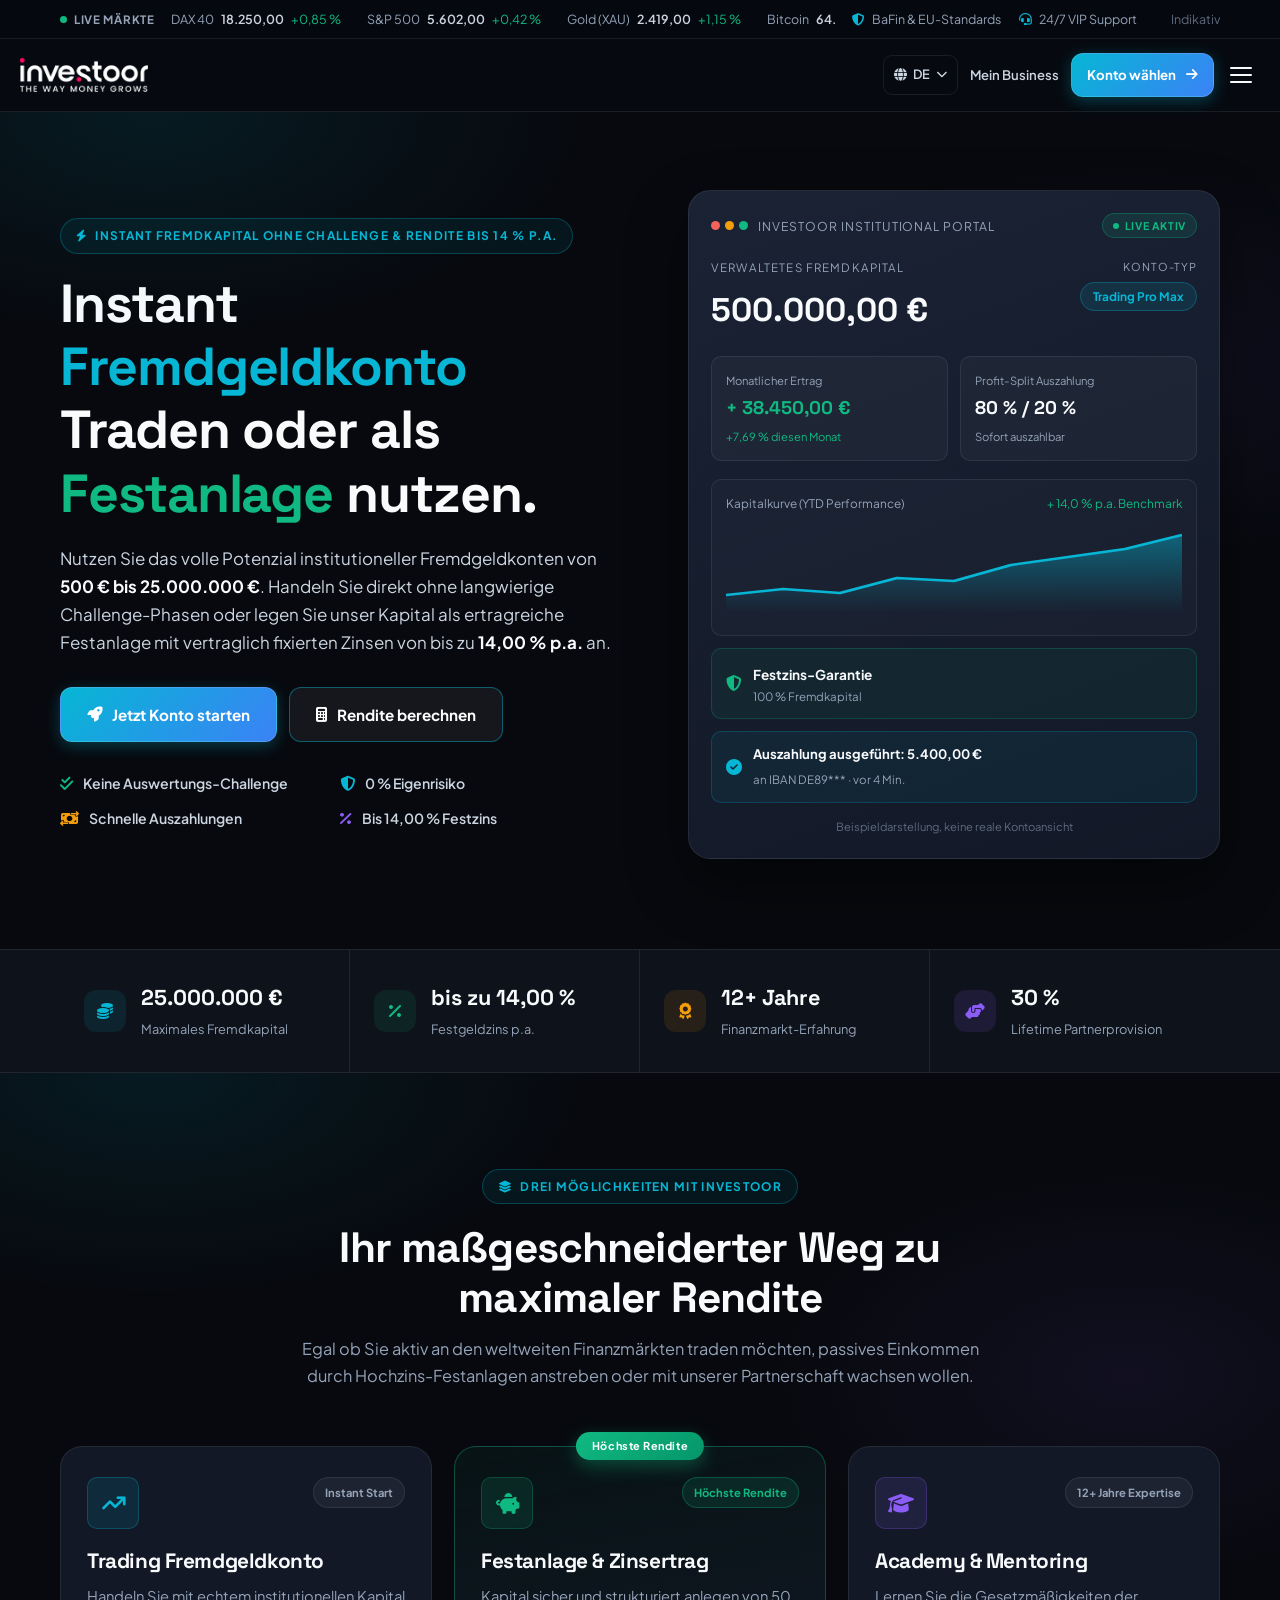
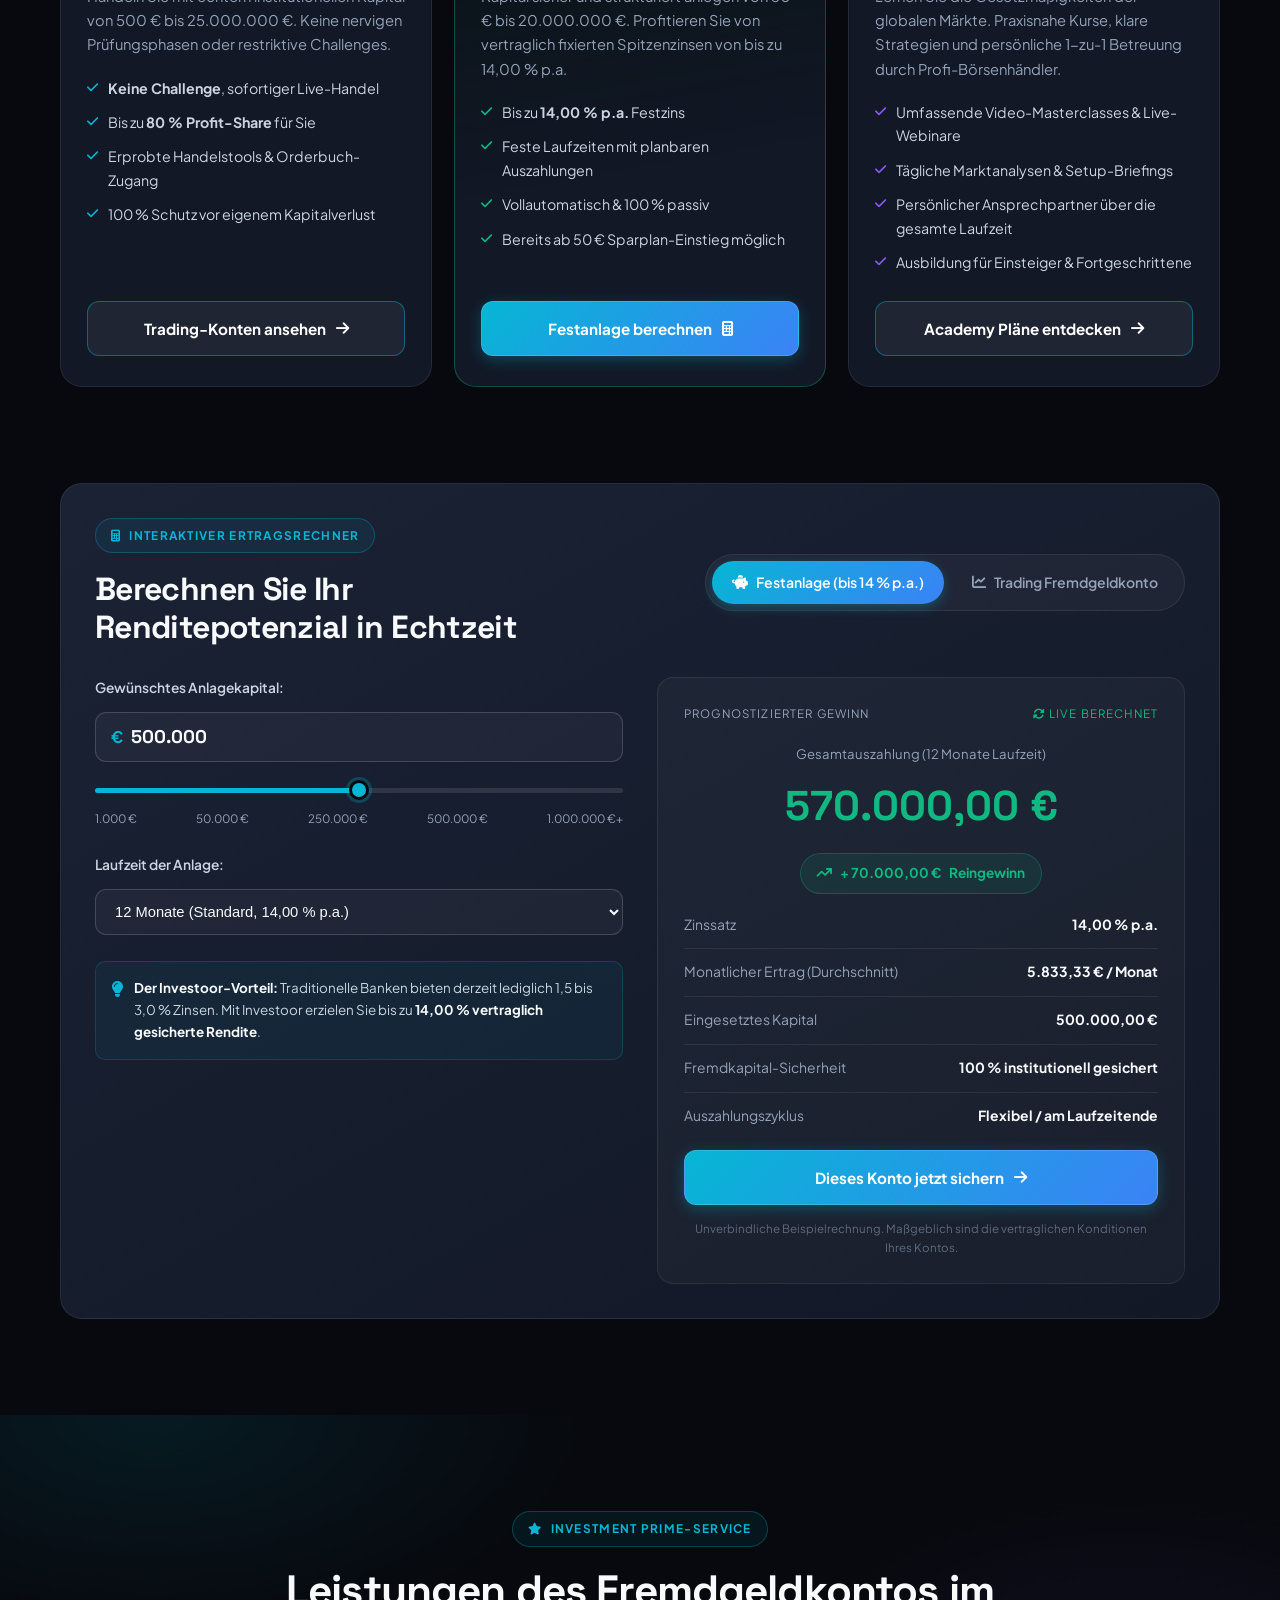
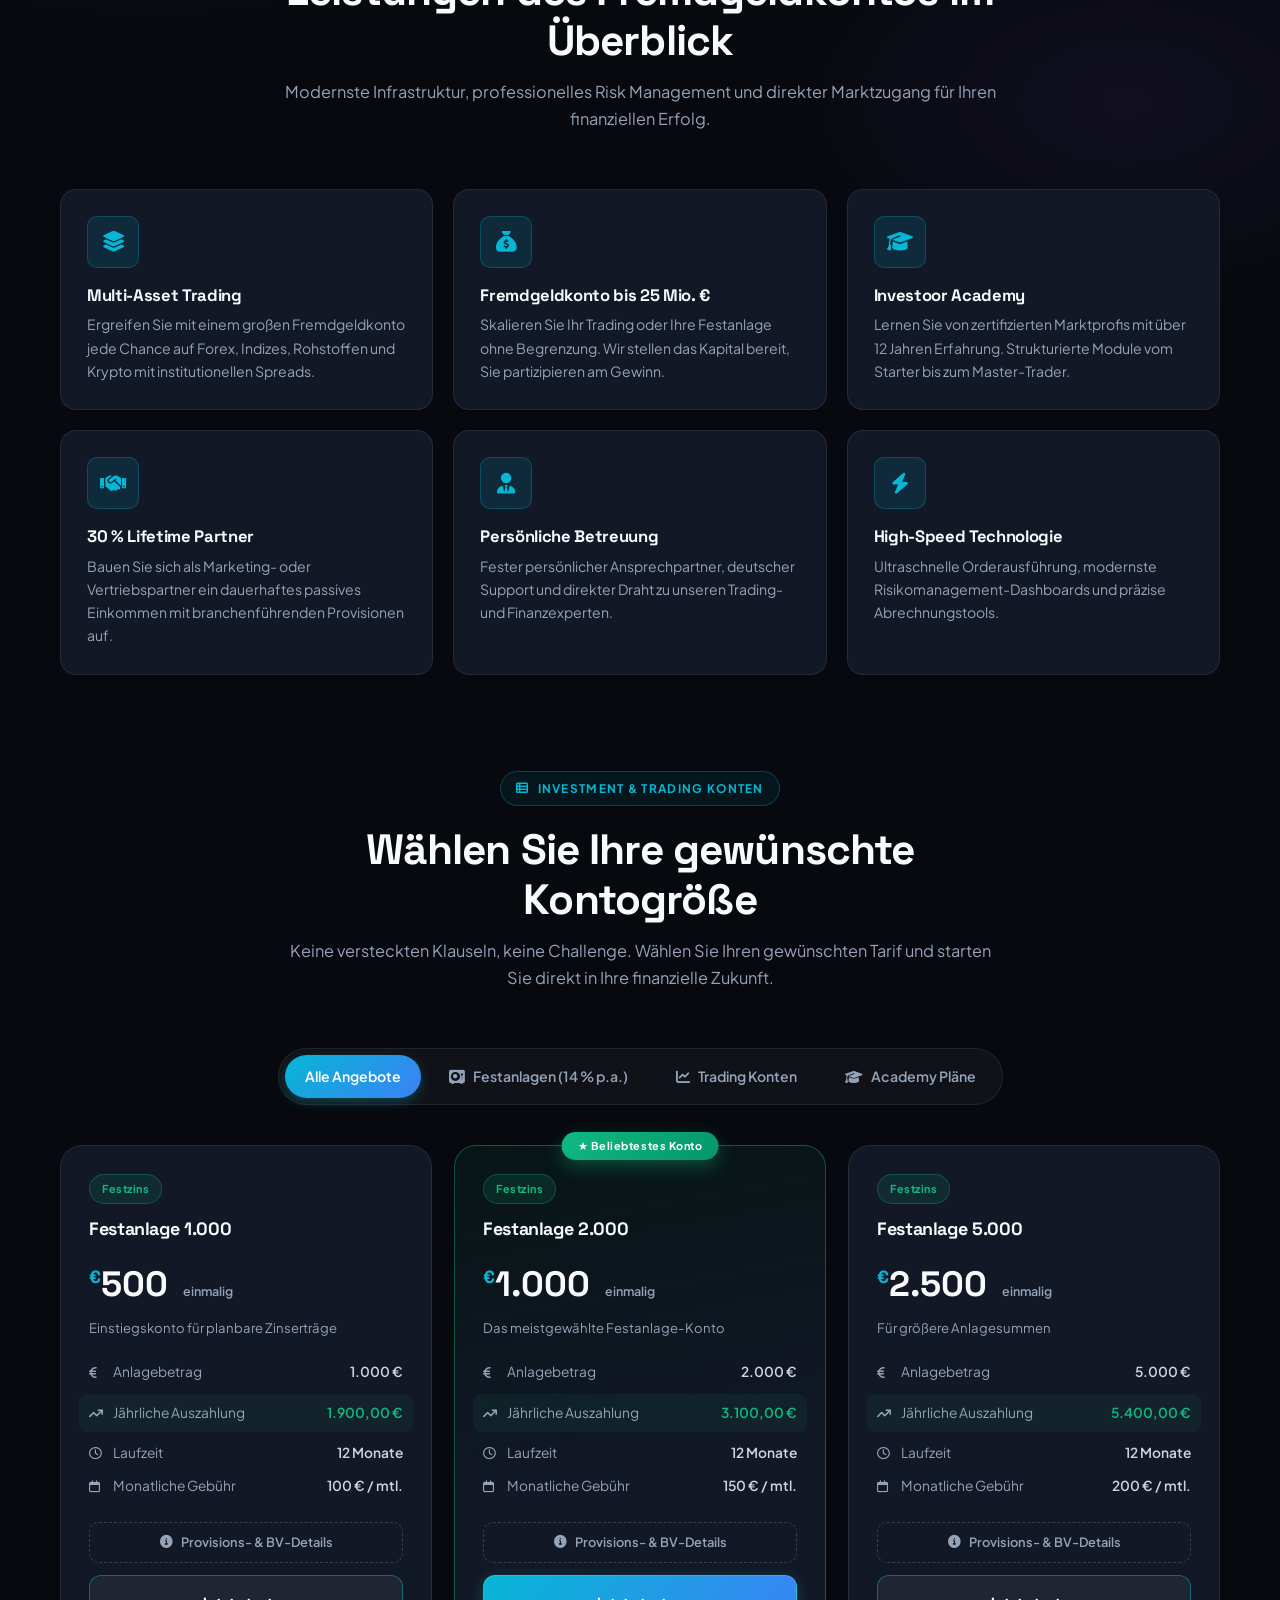
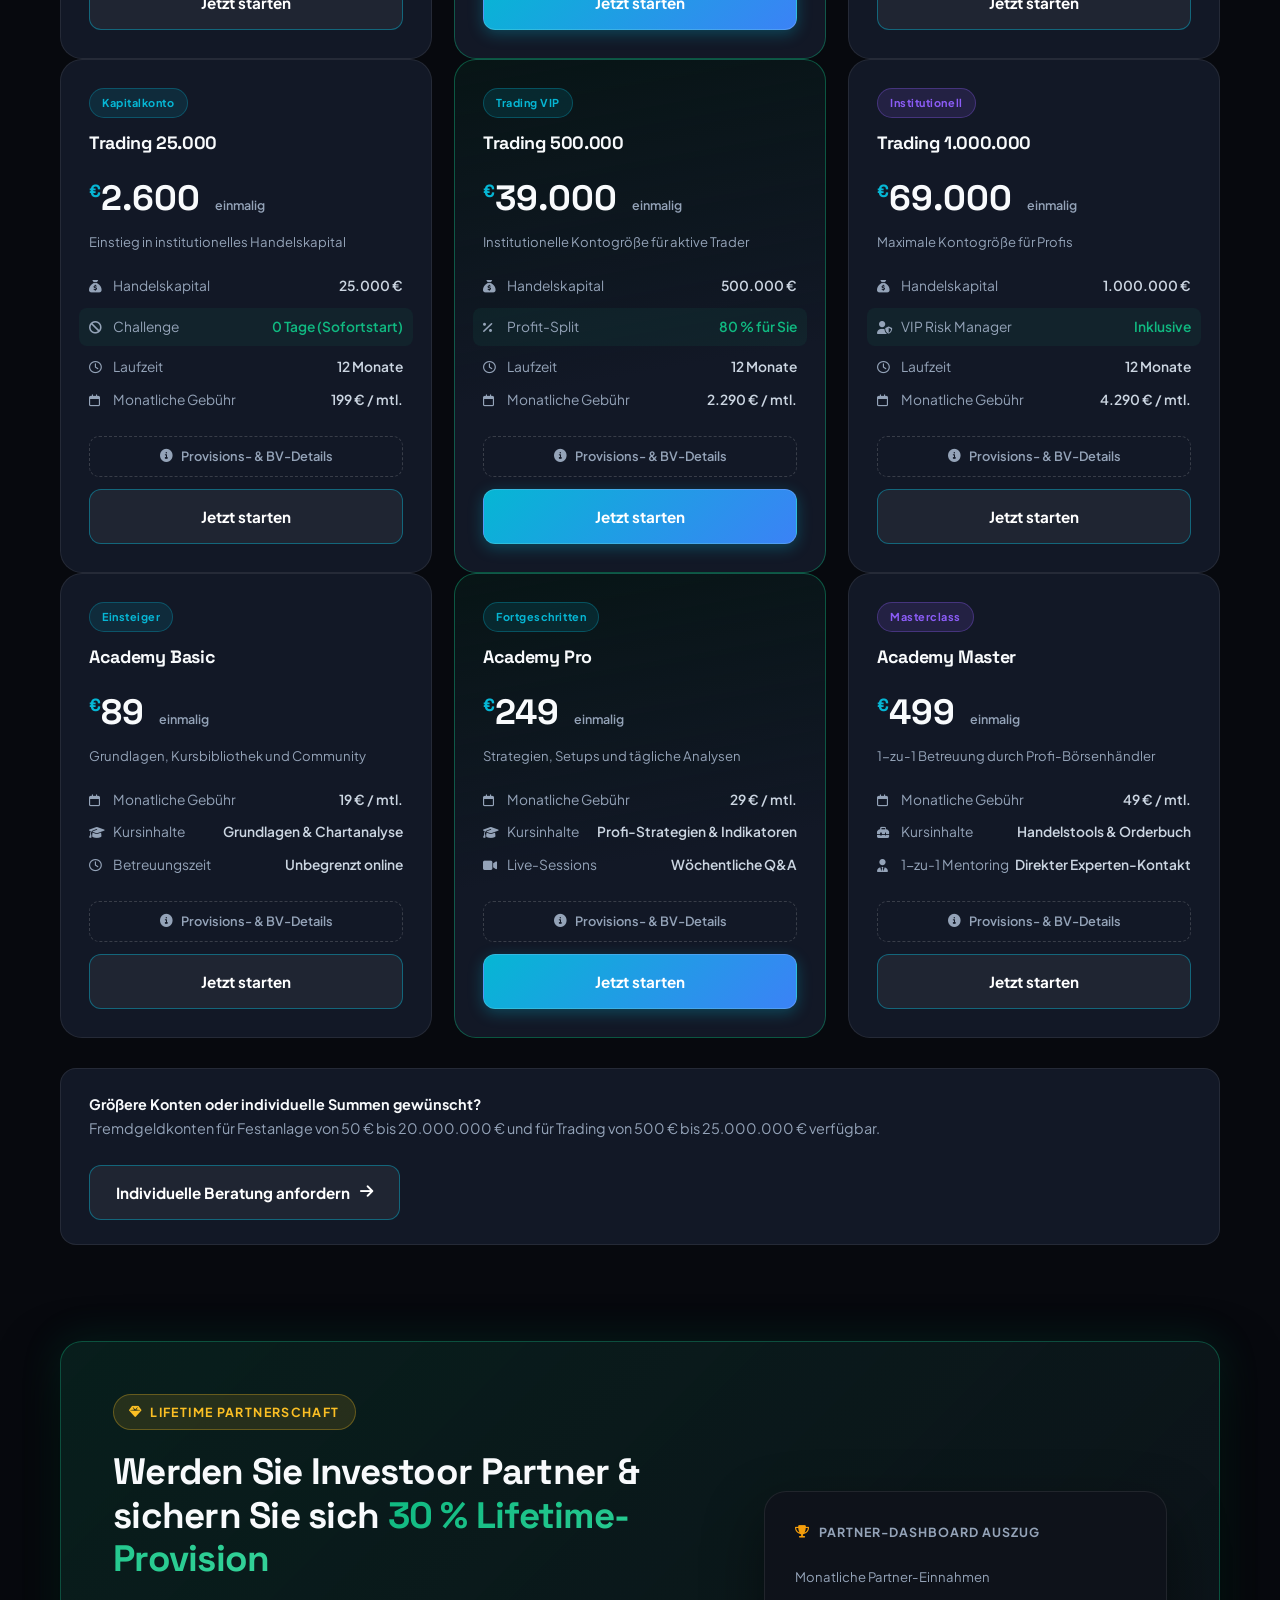
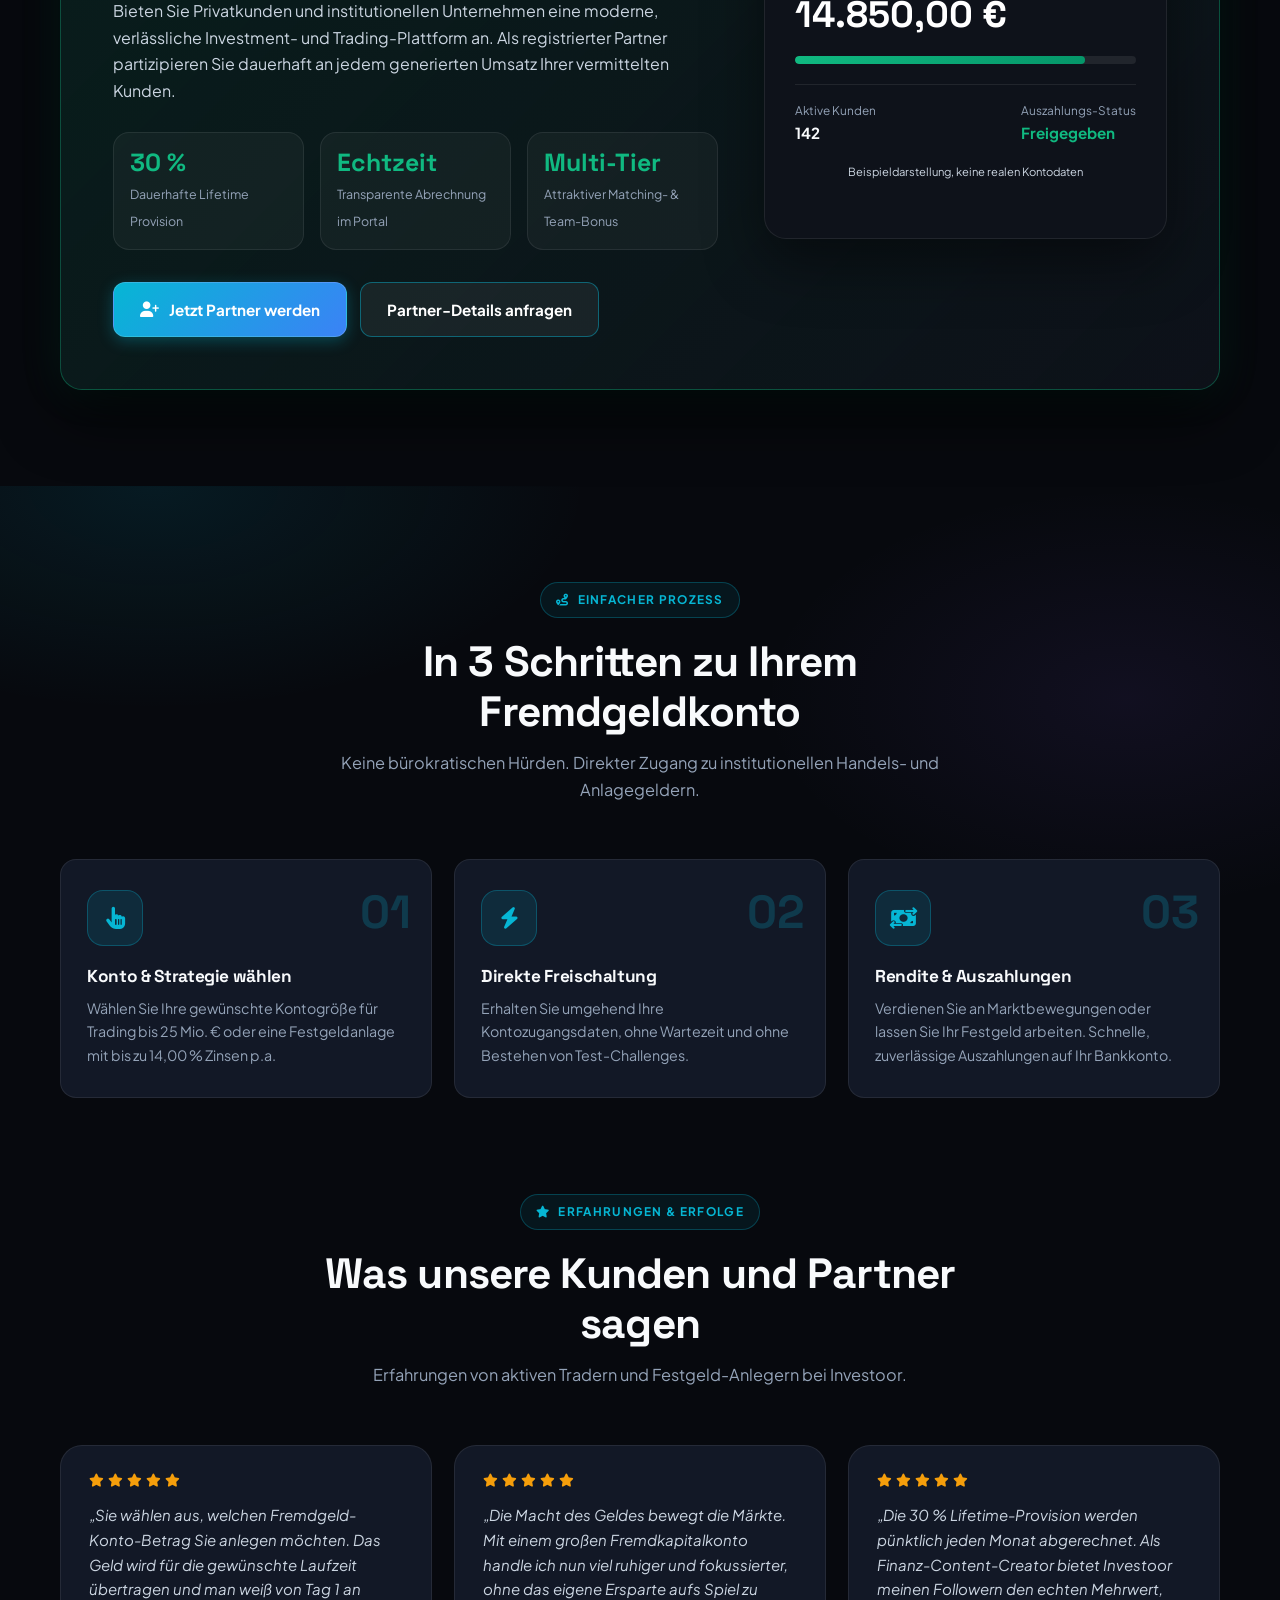
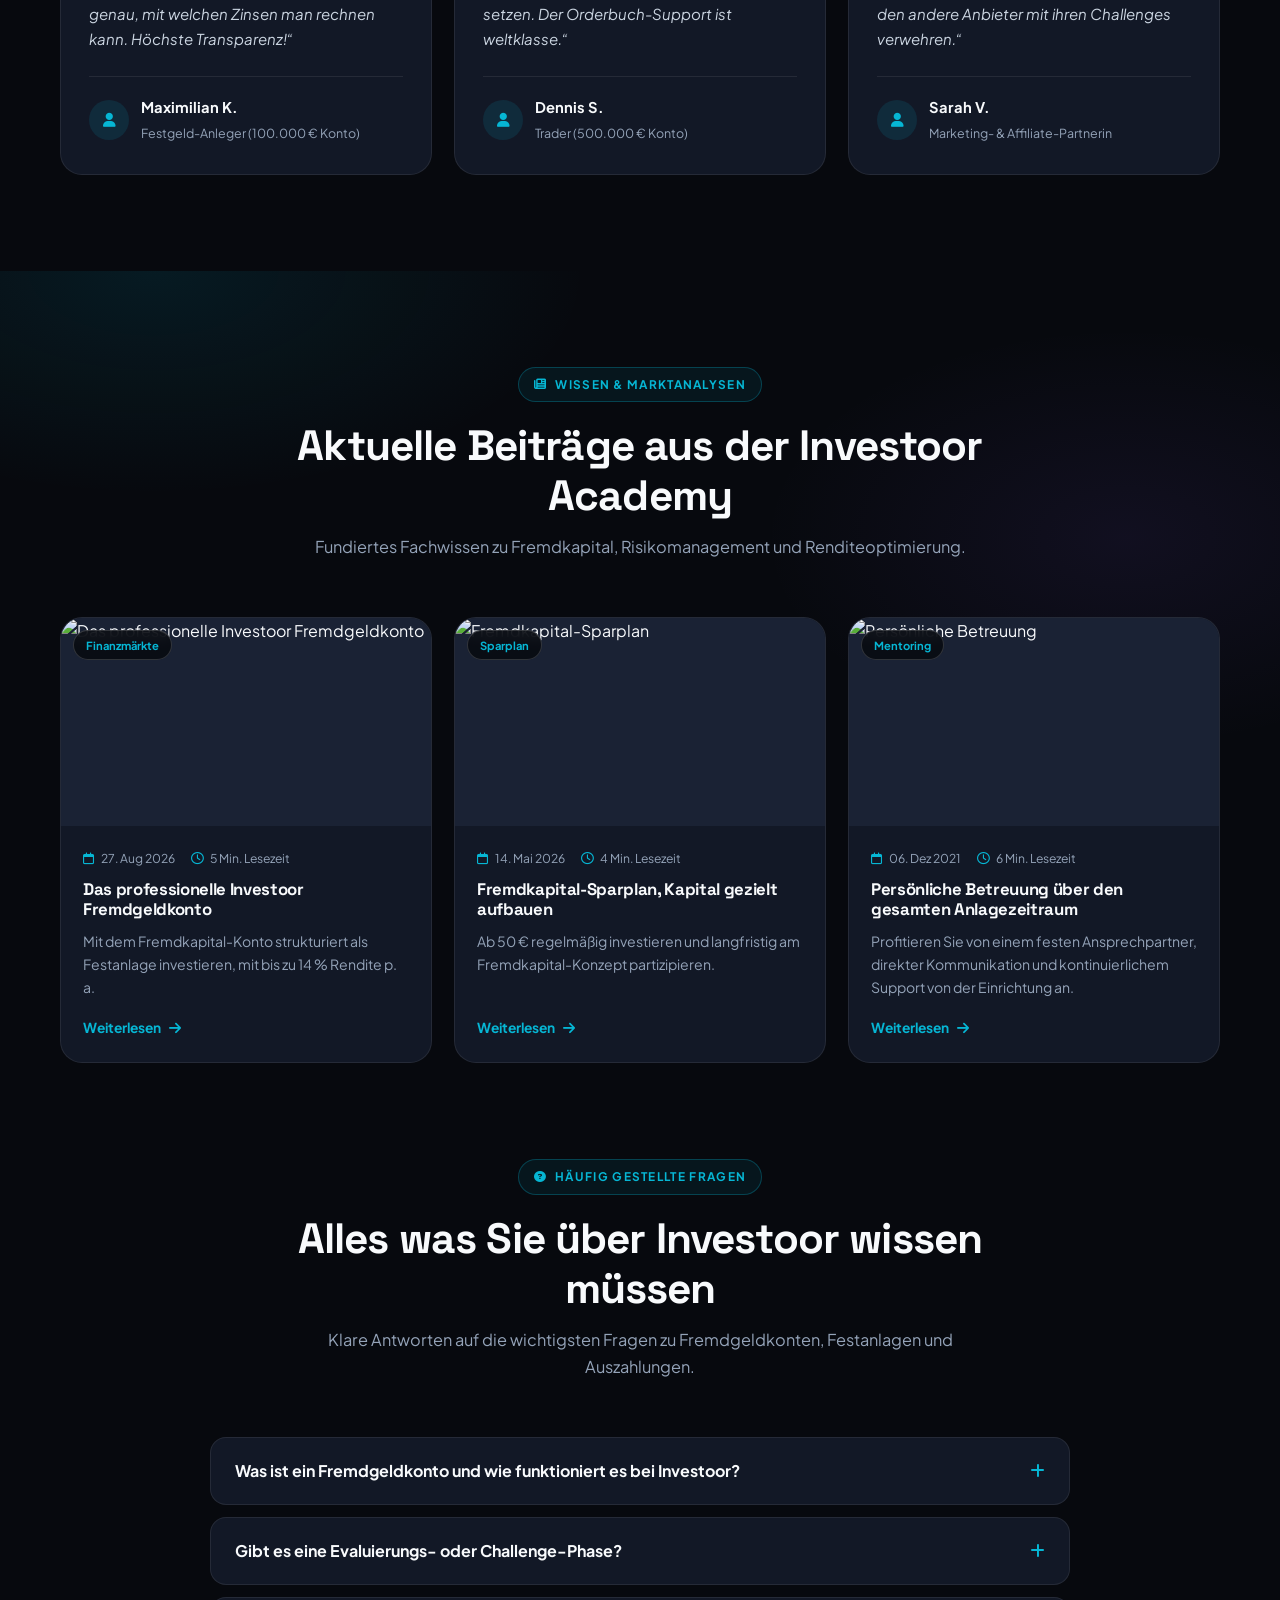
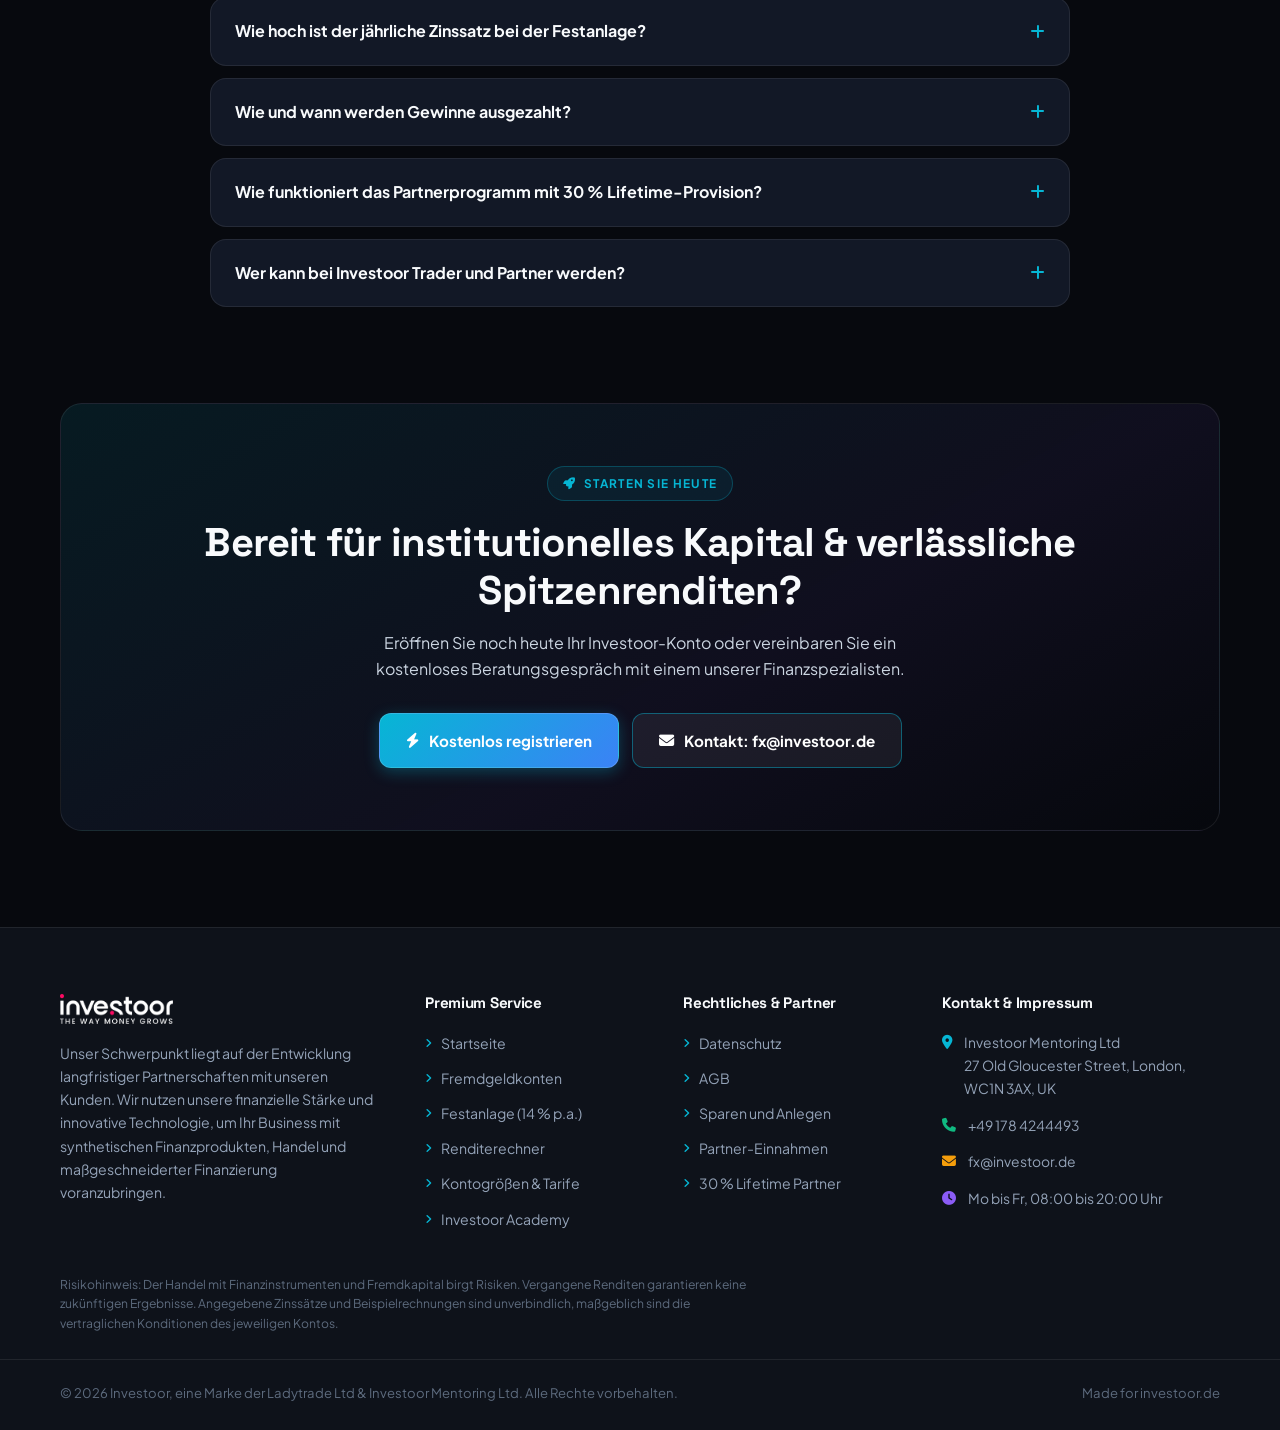
==== commit cc4f16a2: "Investoor preview: full clone of the reference layout, plan cards with BV details, term-based rates" ====
--- a/investoor/index.html
+++ b/investoor/index.html
@@ -4,7 +4,7 @@
 <meta charset="UTF-8">
 <meta name="viewport" content="width=device-width, initial-scale=1">
 <meta name="color-scheme" content="dark">
-<title>Investoor.de | Fremdgeldkonto für Trading und Festanlage</title>
+<title>Investoor.de | Fremdgeldkonto für Trading und Festanlage bis 14 % p.a.</title>
 <meta name="description" content="Institutionelles Fremdkapital ohne Challenge. Traden Sie mit bis zu 25.000.000 Euro oder legen Sie Kapital als Festanlage mit bis zu 14,00 % p.a. an.">
 <link rel="preconnect" href="https://fonts.googleapis.com">
 <link rel="preconnect" href="https://fonts.gstatic.com" crossorigin>
@@ -14,20 +14,24 @@
 </head>
 <body>
 
-<!-- ============ TICKER ============ -->
+<!-- ============ TOP BAR ============ -->
 <div class="ticker">
     <div class="container">
         <div class="ticker-inner">
-            <span class="ticker-label"><i class="dot"></i> Märkte</span>
+            <span class="ticker-label"><i class="dot"></i> Live Märkte</span>
             <div class="ticker-viewport">
                 <div class="ticker-track" id="tickerTrack">
                     <div class="tick" data-symbol="DAX"><span>DAX 40</span> <b class="val">18.250,00</b> <span class="chg up">+0,85 %</span></div>
+                    <div class="tick" data-symbol="SPX"><span>S&amp;P 500</span> <b class="val">5.602,00</b> <span class="chg up">+0,42 %</span></div>
+                    <div class="tick" data-symbol="XAU"><span>Gold (XAU)</span> <b class="val">2.419,00</b> <span class="chg up">+1,15 %</span></div>
+                    <div class="tick" data-symbol="BTC"><span>Bitcoin</span> <b class="val">64.090</b> <span class="chg down">-0,45 %</span></div>
                     <div class="tick" data-symbol="EURUSD"><span>EUR/USD</span> <b class="val">1,0871</b> <span class="chg up">+0,32 %</span></div>
-                    <div class="tick" data-symbol="XAU"><span>Gold (XAU)</span> <b class="val">2.419,00</b> <span class="chg up">+0,42 %</span></div>
-                    <div class="tick" data-symbol="SPX"><span>S&amp;P 500</span> <b class="val">5.602,00</b> <span class="chg down">-0,18 %</span></div>
-                    <div class="tick" data-symbol="BTC"><span>Bitcoin</span> <b class="val">64.090</b> <span class="chg down">-0,45 %</span></div>
-                    <div class="tick badge-tick"><i class="fa-solid fa-star"></i> Festanlage bis 14,00 % p.a.</div>
-                </div>
+                    <div class="tick badge-tick"><span>Festgeld p.a.</span> <b>14,00 %</b> <span class="chip-gold">Vertraglich fixiert</span></div>
+                </div>
+            </div>
+            <div class="ticker-trust">
+                <span><i class="fa-solid fa-shield-halved"></i> BaFin &amp; EU-Standards</span>
+                <span><i class="fa-solid fa-headset"></i> 24/7 VIP Support</span>
             </div>
             <div class="ticker-note">Indikativ</div>
         </div>
@@ -42,6 +46,7 @@
         <nav class="nav">
             <a href="index.html" class="active">Startseite</a>
             <a href="#konten">Fremdgeldkonten</a>
+            <a href="#rechner">Festanlage (14 %)</a>
             <a href="#rechner">Renditerechner</a>
             <a href="#preise">Kontogrößen</a>
             <a target="_blank" rel="noopener" href="https://investoor.de/academy">Academy</a>
@@ -56,6 +61,7 @@
                 <div class="lang-menu" id="langMenu" data-live-base="https://investoor.de/change/">
                     <a href="#" data-lang="de" class="active">Deutsch</a>
                     <a href="#" data-lang="en">English</a>
+                    <a href="#" data-lang="tr">Türkçe</a>
                     <a href="#" data-lang="es">Español</a>
                     <a href="#" data-lang="fr">Français</a>
                     <a href="#" data-lang="it">Italiano</a>
@@ -84,16 +90,16 @@
     <nav>
         <a href="index.html">Startseite</a>
         <a href="#konten">Fremdgeldkonten</a>
-        <a href="#rechner">Renditerechner</a>
-        <a href="#preise">Kontogrößen</a>
-        <a target="_blank" rel="noopener" href="https://investoor.de/academy">Academy</a>
-        <a href="#partner">Partner 30 %</a>
-        <a href="#faq">FAQ</a>
-        <a target="_blank" rel="noopener" href="https://investoor.de/contact">Kontakt</a>
+        <a href="#rechner">Festanlage (14 %)</a>
+        <a href="#preise">Kontogrößen &amp; Tarife</a>
+        <a target="_blank" rel="noopener" href="https://investoor.de/academy">Academy &amp; Mentoring</a>
+        <a href="#partner">Partnerprogramm (30 % Lifetime)</a>
+        <a href="#faq">Häufige Fragen</a>
+        <a target="_blank" rel="noopener" href="https://investoor.de/contact">Kontakt &amp; Support</a>
     </nav>
     <div class="drawer-cta">
-        <a target="_blank" rel="noopener" href="https://investoor.de/user/register" class="btn btn-primary btn-block">Konto eröffnen</a>
-        <a target="_blank" rel="noopener" href="https://investoor.de/user/login" class="btn btn-ghost btn-block">Mein Business</a>
+        <a target="_blank" rel="noopener" href="https://investoor.de/user/register" class="btn btn-primary btn-block">Jetzt registrieren</a>
+        <a target="_blank" rel="noopener" href="https://investoor.de/user/login" class="btn btn-ghost btn-block">Login / Mein Business</a>
     </div>
 </aside>
 
@@ -102,9 +108,9 @@
     <div class="container">
         <div class="hero-grid">
             <div>
-                <span class="eyebrow"><i class="fa-solid fa-bolt"></i> Ohne Challenge · Rendite bis 14 % p.a.</span>
-                <h1>Instant <span class="accent">Fremdgeldkonto</span>.<br>Traden oder als <span class="green">Festanlage</span> nutzen.</h1>
-                <p class="lead">Nutzen Sie das volle Potenzial institutioneller Fremdgeldkonten von <b>500 € bis 25.000.000 €</b>. Handeln Sie direkt ohne langwierige Challenge-Phasen oder legen Sie unser Kapital als Festanlage mit Zinsen von bis zu <b>14,00 % p.a.</b> an.</p>
+                <span class="eyebrow"><i class="fa-solid fa-bolt"></i> Instant Fremdkapital ohne Challenge &amp; Rendite bis 14 % p.a.</span>
+                <h1>Instant <span class="accent">Fremdgeldkonto</span><br>Traden oder als <span class="green">Festanlage</span> nutzen.</h1>
+                <p class="lead">Nutzen Sie das volle Potenzial institutioneller Fremdgeldkonten von <b>500 € bis 25.000.000 €</b>. Handeln Sie direkt ohne langwierige Challenge-Phasen oder legen Sie unser Kapital als ertragreiche Festanlage mit vertraglich fixierten Zinsen von bis zu <b>14,00 % p.a.</b> an.</p>
                 <div class="hero-cta">
                     <a target="_blank" rel="noopener" href="https://investoor.de/user/register" class="btn btn-primary"><i class="fa-solid fa-rocket"></i> Jetzt Konto starten</a>
                     <a href="#rechner" class="btn btn-ghost"><i class="fa-solid fa-calculator"></i> Rendite berechnen</a>
@@ -118,37 +124,46 @@
             </div>
 
             <div class="pcard">
-                <div class="pcard-head"><span class="dots"><i></i><i></i><i></i></span> Investoor Konto-Übersicht</div>
+                <div class="pcard-head">
+                    <span class="dots"><i></i><i></i><i></i></span> Investoor Institutional Portal
+                    <span class="live-chip"><i class="dot"></i> Live aktiv</span>
+                </div>
                 <div class="pcard-row">
                     <div>
                         <div class="pcard-label">Verwaltetes Fremdkapital</div>
                         <div class="pcard-value">500.000,00 €</div>
                     </div>
-                    <span class="pill">Trading Pro</span>
+                    <div class="pcard-type">
+                        <small>Konto-Typ</small>
+                        <span class="pill">Trading Pro Max</span>
+                    </div>
                 </div>
                 <div class="pcard-stats">
-                    <div class="pstat"><b class="green">+ 38.450,00 €</b><small>Ertrag im Zeitraum</small></div>
-                    <div class="pstat"><b>80 % / 20 %</b><small>Profit-Split</small></div>
+                    <div class="pstat"><small>Monatlicher Ertrag</small><b class="green">+ 38.450,00 €</b><span class="pstat-sub green">+7,69 % diesen Monat</span></div>
+                    <div class="pstat"><small>Profit-Split Auszahlung</small><b>80 % / 20 %</b><span class="pstat-sub">Sofort auszahlbar</span></div>
                 </div>
                 <div class="chart-box">
-                    <header><span>Kapitalkurve</span><span class="green">+ 14,0 % p.a.</span></header>
+                    <header><span>Kapitalkurve (YTD Performance)</span><span class="green">+ 14,0 % p.a. Benchmark</span></header>
                     <svg viewBox="0 0 320 90" preserveAspectRatio="none" style="width:100%;height:90px">
                         <defs>
                             <linearGradient id="g1" x1="0" y1="0" x2="0" y2="1">
-                                <stop offset="0%" stop-color="#17c6e6" stop-opacity="0.45"/>
-                                <stop offset="100%" stop-color="#17c6e6" stop-opacity="0"/>
+                                <stop offset="0%" stop-color="#06b6d4" stop-opacity="0.45"/>
+                                <stop offset="100%" stop-color="#06b6d4" stop-opacity="0"/>
                             </linearGradient>
                         </defs>
-                        <path d="M0,72 L40,66 L80,70 L120,55 L160,58 L200,42 L240,34 L280,26 L320,12" fill="none" stroke="#17c6e6" stroke-width="2.5" stroke-linejoin="round"/>
+                        <path d="M0,72 L40,66 L80,70 L120,55 L160,58 L200,42 L240,34 L280,26 L320,12" fill="none" stroke="#06b6d4" stroke-width="2.5" stroke-linejoin="round"/>
                         <path d="M0,72 L40,66 L80,70 L120,55 L160,58 L200,42 L240,34 L280,26 L320,12 L320,90 L0,90 Z" fill="url(#g1)"/>
                     </svg>
                 </div>
                 <div class="pcard-badge">
                     <i class="fa-solid fa-shield-halved"></i>
-                    <div><b>Keine Haftung</b><small>100 % Fremdkapital</small></div>
-                </div>
-                <div class="pcard-note">Beispieldarstellung, keine reale Kontoansicht</div>
-                </div>
+                    <div><b>Festzins-Garantie</b><small>100 % Fremdkapital</small></div>
+                </div>
+                <div class="payout-toast">
+                    <i class="fa-solid fa-circle-check"></i>
+                    <div><b>Auszahlung ausgeführt: 5.400,00 €</b><small>an IBAN DE89*** · vor 4 Min.</small></div>
+                </div>
+                <p class="pcard-note">Beispieldarstellung, keine reale Kontoansicht</p>
             </div>
         </div>
     </div>
@@ -158,10 +173,10 @@
 <section class="stats">
     <div class="container">
         <div class="stats-grid">
-            <div class="stat"><div class="stat-ico"><i class="fa-solid fa-sack-dollar"></i></div><div><b>25.000.000 €</b><small>Maximales Fremdkapital</small></div></div>
-            <div class="stat"><div class="stat-ico"><i class="fa-solid fa-percent"></i></div><div><b>bis 14,00 %</b><small>Festzins p.a.</small></div></div>
-            <div class="stat"><div class="stat-ico"><i class="fa-solid fa-medal"></i></div><div><b>80 % / 20 %</b><small>Profit-Split für Trader</small></div></div>
-            <div class="stat"><div class="stat-ico"><i class="fa-solid fa-handshake"></i></div><div><b>30 %</b><small>Lifetime-Partnerprovision</small></div></div>
+            <div class="stat"><div class="stat-ico"><i class="fa-solid fa-coins"></i></div><div><b>25.000.000 €</b><small>Maximales Fremdkapital</small></div></div>
+            <div class="stat"><div class="stat-ico"><i class="fa-solid fa-percent"></i></div><div><b>bis zu 14,00 %</b><small>Festgeldzins p.a.</small></div></div>
+            <div class="stat"><div class="stat-ico"><i class="fa-solid fa-award"></i></div><div><b>12+ Jahre</b><small>Finanzmarkt-Erfahrung</small></div></div>
+            <div class="stat"><div class="stat-ico"><i class="fa-solid fa-handshake-angle"></i></div><div><b>30 %</b><small>Lifetime Partnerprovision</small></div></div>
         </div>
     </div>
 </section>
@@ -170,49 +185,50 @@
 <section class="section glow-bg" id="konten">
     <div class="container">
         <div class="section-head reveal">
-            <span class="eyebrow"><i class="fa-solid fa-layer-group"></i> Unsere Konten</span>
-            <h2 class="section-title">Ihr Weg zu institutionellem Kapital</h2>
-            <p class="section-sub">Ob aktives Trading, planbare Festanlage oder Ausbildung in der Academy: Sie wählen die Kontogröße, wir stellen das Kapital.</p>
+            <span class="eyebrow"><i class="fa-solid fa-layer-group"></i> Drei Möglichkeiten mit Investoor</span>
+            <h2 class="section-title">Ihr maßgeschneiderter Weg zu maximaler Rendite</h2>
+            <p class="section-sub">Egal ob Sie aktiv an den weltweiten Finanzmärkten traden möchten, passives Einkommen durch Hochzins-Festanlagen anstreben oder mit unserer Partnerschaft wachsen wollen.</p>
         </div>
 
         <div class="offer-grid">
             <div class="offer reveal">
-                <div class="offer-top"><div class="offer-ico"><i class="fa-solid fa-arrow-trend-up"></i></div><span class="tagchip">Sofortstart</span></div>
+                <div class="offer-top"><div class="offer-ico"><i class="fa-solid fa-arrow-trend-up"></i></div><span class="tagchip">Instant Start</span></div>
                 <h3>Trading Fremdgeldkonto</h3>
-                <p>Handeln Sie mit echtem institutionellem Kapital von 500 € bis 25.000.000 €, ohne Prüfungsphasen.</p>
+                <p>Handeln Sie mit echtem institutionellen Kapital von 500 € bis 25.000.000 €. Keine nervigen Prüfungsphasen oder restriktive Challenges.</p>
                 <ul>
-                    <li><i class="fa-solid fa-check"></i><span>Keine Challenge, direkter Live-Handel</span></li>
-                    <li><i class="fa-solid fa-check"></i><span>Bis zu 80 % Profit-Share für Sie</span></li>
-                    <li><i class="fa-solid fa-check"></i><span>Handelstools und Orderbuch-Zugang</span></li>
-                    <li><i class="fa-solid fa-check"></i><span>Kein Risiko für eigenes Kapital</span></li>
+                    <li><i class="fa-solid fa-check"></i><span><b>Keine Challenge</b>, sofortiger Live-Handel</span></li>
+                    <li><i class="fa-solid fa-check"></i><span>Bis zu <b>80 % Profit-Share</b> für Sie</span></li>
+                    <li><i class="fa-solid fa-check"></i><span>Erprobte Handelstools &amp; Orderbuch-Zugang</span></li>
+                    <li><i class="fa-solid fa-check"></i><span>100 % Schutz vor eigenem Kapitalverlust</span></li>
                 </ul>
                 <a href="#preise" class="btn btn-ghost btn-block">Trading-Konten ansehen <i class="fa-solid fa-arrow-right"></i></a>
             </div>
 
             <div class="offer featured reveal">
+                <div class="card-ribbon">Höchste Rendite</div>
                 <div class="offer-top"><div class="offer-ico"><i class="fa-solid fa-piggy-bank"></i></div><span class="tagchip">Höchste Rendite</span></div>
                 <h3>Festanlage &amp; Zinsertrag</h3>
-                <p>Kapital strukturiert anlegen von 50 € bis 20.000.000 € mit vertraglich fixierten Zinsen.</p>
+                <p>Kapital sicher und strukturiert anlegen von 50 € bis 20.000.000 €. Profitieren Sie von vertraglich fixierten Spitzenzinsen von bis zu 14,00 % p.a.</p>
                 <ul>
-                    <li><i class="fa-solid fa-check"></i><span>6,00 bis 14,00 % p.a. Festzins</span></li>
-                    <li><i class="fa-solid fa-check"></i><span>Feste Laufzeit von 12 Monaten</span></li>
-                    <li><i class="fa-solid fa-check"></i><span>Planbare jährliche Auszahlung</span></li>
-                    <li><i class="fa-solid fa-check"></i><span>Einstieg bereits ab 50 €</span></li>
+                    <li><i class="fa-solid fa-check"></i><span>Bis zu <b>14,00 % p.a.</b> Festzins</span></li>
+                    <li><i class="fa-solid fa-check"></i><span>Feste Laufzeiten mit planbaren Auszahlungen</span></li>
+                    <li><i class="fa-solid fa-check"></i><span>Vollautomatisch &amp; 100 % passiv</span></li>
+                    <li><i class="fa-solid fa-check"></i><span>Bereits ab 50 € Sparplan-Einstieg möglich</span></li>
                 </ul>
                 <a href="#rechner" class="btn btn-primary btn-block">Festanlage berechnen <i class="fa-solid fa-calculator"></i></a>
             </div>
 
             <div class="offer reveal">
-                <div class="offer-top"><div class="offer-ico"><i class="fa-solid fa-graduation-cap"></i></div><span class="tagchip">Ausbildung</span></div>
+                <div class="offer-top"><div class="offer-ico"><i class="fa-solid fa-graduation-cap"></i></div><span class="tagchip">12+ Jahre Expertise</span></div>
                 <h3>Academy &amp; Mentoring</h3>
-                <p>Lernen Sie Strategien, Orderbuch-Analyse und Risikosteuerung direkt von aktiven Händlern.</p>
+                <p>Lernen Sie die Gesetzmäßigkeiten der globalen Märkte. Praxisnahe Kurse, klare Strategien und persönliche 1-zu-1 Betreuung durch Profi-Börsenhändler.</p>
                 <ul>
-                    <li><i class="fa-solid fa-check"></i><span>Video-Masterclasses und Live-Webinare</span></li>
-                    <li><i class="fa-solid fa-check"></i><span>Marktanalysen und Setup-Briefings</span></li>
-                    <li><i class="fa-solid fa-check"></i><span>Persönlicher Ansprechpartner</span></li>
-                    <li><i class="fa-solid fa-check"></i><span>Für Einsteiger und Fortgeschrittene</span></li>
-                </ul>
-                <a target="_blank" rel="noopener" href="https://investoor.de/academy" class="btn btn-ghost btn-block">Academy entdecken <i class="fa-solid fa-arrow-right"></i></a>
+                    <li><i class="fa-solid fa-check"></i><span>Umfassende Video-Masterclasses &amp; Live-Webinare</span></li>
+                    <li><i class="fa-solid fa-check"></i><span>Tägliche Marktanalysen &amp; Setup-Briefings</span></li>
+                    <li><i class="fa-solid fa-check"></i><span>Persönlicher Ansprechpartner über die gesamte Laufzeit</span></li>
+                    <li><i class="fa-solid fa-check"></i><span>Ausbildung für Einsteiger &amp; Fortgeschrittene</span></li>
+                </ul>
+                <a href="#preise" class="btn btn-ghost btn-block">Academy Pläne entdecken <i class="fa-solid fa-arrow-right"></i></a>
             </div>
         </div>
     </div>
@@ -228,41 +244,41 @@
                     <h2>Berechnen Sie Ihr Renditepotenzial in Echtzeit</h2>
                 </div>
                 <div class="tabs">
-                    <button class="tab active" data-rate="14"><i class="fa-solid fa-piggy-bank"></i> Festzins 14 %</button>
-                    <button class="tab" data-rate="6"><i class="fa-solid fa-shield-halved"></i> Festzins 6 %</button>
+                    <button class="tab active" data-rate="14"><i class="fa-solid fa-piggy-bank"></i> Festanlage (bis 14 % p.a.)</button>
+                    <button class="tab" data-rate="6"><i class="fa-solid fa-chart-line"></i> Trading Fremdgeldkonto</button>
                 </div>
             </div>
 
             <div class="calc-grid">
                 <div>
                     <div class="field">
-                        <label for="capitalInput">Gewünschtes Anlagekapital</label>
+                        <label for="capitalInput">Gewünschtes Anlagekapital:</label>
                         <div class="amount-row">
                             <div class="amount-input"><span>€</span><input type="text" id="capitalInput" value="500.000" inputmode="numeric"></div>
                         </div>
                         <input type="range" id="capitalRange" min="1000" max="1000000" step="1000" value="500000">
-                        <div class="range-scale"><span>1.000 €</span><span>250.000 €</span><span>500.000 €</span><span>1.000.000 €</span></div>
+                        <div class="range-scale"><span>1.000 €</span><span>50.000 €</span><span>250.000 €</span><span>500.000 €</span><span>1.000.000 €+</span></div>
                     </div>
 
                     <div class="field">
-                        <label for="durationSelect">Laufzeit der Anlage</label>
+                        <label for="durationSelect">Laufzeit der Anlage:</label>
                         <select id="durationSelect">
-                            <option value="12" selected>12 Monate (Standard)</option>
-                            <option value="24">24 Monate</option>
-                            <option value="36">36 Monate</option>
+                            <option value="12" selected>12 Monate (Standard, 14,00 % p.a.)</option>
+                            <option value="24">24 Monate (Erweitert, 14,50 % p.a.)</option>
+                            <option value="36">36 Monate (Langzeit, 15,00 % p.a.)</option>
                         </select>
                     </div>
 
                     <div class="hint">
                         <i class="fa-solid fa-lightbulb"></i>
-                        <p><b>Der Investoor-Vorteil:</b> Klassische Banken zahlen derzeit rund 1,5 bis 3,0 % Zinsen. Mit Investoor erzielen Sie eine vertraglich vereinbarte Verzinsung von bis zu 14,00 % p.a.</p>
+                        <p><b>Der Investoor-Vorteil:</b> Traditionelle Banken bieten derzeit lediglich 1,5 bis 3,0 % Zinsen. Mit Investoor erzielen Sie bis zu <b>14,00 % vertraglich gesicherte Rendite</b>.</p>
                     </div>
                 </div>
 
                 <div class="result">
-                    <div class="result-top"><span>Prognostizierter Ertrag</span><span class="green"><i class="fa-solid fa-rotate"></i> Live berechnet</span></div>
+                    <div class="result-top"><span>Prognostizierter Gewinn</span><span class="green"><i class="fa-solid fa-rotate"></i> Live berechnet</span></div>
                     <div class="result-main">
-                        <small id="resTitle">Gesamtauszahlung (12 Monate Laufzeit)</small>
+                        <small id="resTitle">Jährliche Gesamtauszahlung</small>
                         <strong id="resTotal">570.000,00 €</strong>
                         <span class="gain-pill"><i class="fa-solid fa-arrow-trend-up"></i> <span id="resGain">+ 70.000,00 €</span> Reingewinn</span>
                     </div>
@@ -270,7 +286,8 @@
                         <li><span>Zinssatz</span><b id="resRate">14,00 % p.a.</b></li>
                         <li><span>Monatlicher Ertrag (Durchschnitt)</span><b id="resMonthly">5.833,33 € / Monat</b></li>
                         <li><span>Eingesetztes Kapital</span><b id="resCapital">500.000,00 €</b></li>
-                        <li><span>Auszahlungszyklus</span><b>Am Laufzeitende</b></li>
+                        <li><span>Fremdkapital-Sicherheit</span><b class="green">100 % institutionell gesichert</b></li>
+                        <li><span>Auszahlungszyklus</span><b>Flexibel / am Laufzeitende</b></li>
                     </ul>
                     <a target="_blank" rel="noopener" href="https://investoor.de/user/register" class="btn btn-primary btn-block">Dieses Konto jetzt sichern <i class="fa-solid fa-arrow-right"></i></a>
                     <p class="calc-note">Unverbindliche Beispielrechnung. Maßgeblich sind die vertraglichen Konditionen Ihres Kontos.</p>
@@ -280,32 +297,32 @@
     </div>
 </section>
 
-<!-- ============ FEATURES ============ -->
+<!-- ============ SERVICES ============ -->
 <section class="section glow-bg" id="leistungen">
     <div class="container">
         <div class="section-head reveal">
-            <span class="eyebrow"><i class="fa-solid fa-star"></i> Leistungen</span>
+            <span class="eyebrow"><i class="fa-solid fa-star"></i> Investment Prime-Service</span>
             <h2 class="section-title">Leistungen des Fremdgeldkontos im Überblick</h2>
-            <p class="section-sub">Moderne Infrastruktur, professionelles Risk Management und direkter Marktzugang für Ihren finanziellen Erfolg.</p>
+            <p class="section-sub">Modernste Infrastruktur, professionelles Risk Management und direkter Marktzugang für Ihren finanziellen Erfolg.</p>
         </div>
         <div class="feat-grid">
-            <div class="feat reveal"><i class="fa-solid fa-layer-group"></i><h3>Multi-Asset Trading</h3><p>Handeln Sie mit einem großen Fremdgeldkonto auf Forex, Indizes, Rohstoffe und Krypto, mit institutionellen Spreads.</p></div>
-            <div class="feat reveal"><i class="fa-solid fa-sack-dollar"></i><h3>Fremdgeldkonto bis 25 Mio. €</h3><p>Skalieren Sie Trading oder Festanlage ohne Begrenzung. Wir stellen das Kapital, Sie partizipieren am Gewinn.</p></div>
-            <div class="feat reveal"><i class="fa-solid fa-graduation-cap"></i><h3>Investoor Academy</h3><p>Lernen Sie von Marktprofis mit über 12 Jahren Erfahrung. Strukturierte Module vom Einstieg bis zum Master-Trader.</p></div>
-            <div class="feat reveal"><i class="fa-solid fa-handshake"></i><h3>30 % Lifetime Partner</h3><p>Bauen Sie sich als Marketing- oder Vertriebspartner ein dauerhaftes Einkommen mit 30 % Lifetime-Provision auf.</p></div>
-            <div class="feat reveal"><i class="fa-solid fa-user-tie"></i><h3>Persönliche Betreuung</h3><p>Fester Ansprechpartner, deutschsprachiger Support und direkter Draht zu unseren Trading- und Finanzexperten.</p></div>
-            <div class="feat reveal"><i class="fa-solid fa-bolt"></i><h3>High-Speed Technologie</h3><p>Schnelle Orderausführung, Orderbuch- und DOM-Analyse sowie präzise Abrechnungs- und Risikotools.</p></div>
+            <div class="feat reveal"><i class="fa-solid fa-layer-group"></i><h3>Multi-Asset Trading</h3><p>Ergreifen Sie mit einem großen Fremdgeldkonto jede Chance auf Forex, Indizes, Rohstoffen und Krypto mit institutionellen Spreads.</p></div>
+            <div class="feat reveal"><i class="fa-solid fa-sack-dollar"></i><h3>Fremdgeldkonto bis 25 Mio. €</h3><p>Skalieren Sie Ihr Trading oder Ihre Festanlage ohne Begrenzung. Wir stellen das Kapital bereit, Sie partizipieren am Gewinn.</p></div>
+            <div class="feat reveal"><i class="fa-solid fa-graduation-cap"></i><h3>Investoor Academy</h3><p>Lernen Sie von zertifizierten Marktprofis mit über 12 Jahren Erfahrung. Strukturierte Module vom Starter bis zum Master-Trader.</p></div>
+            <div class="feat reveal"><i class="fa-solid fa-handshake"></i><h3>30 % Lifetime Partner</h3><p>Bauen Sie sich als Marketing- oder Vertriebspartner ein dauerhaftes passives Einkommen mit branchenführenden Provisionen auf.</p></div>
+            <div class="feat reveal"><i class="fa-solid fa-user-tie"></i><h3>Persönliche Betreuung</h3><p>Fester persönlicher Ansprechpartner, deutscher Support und direkter Draht zu unseren Trading- und Finanzexperten.</p></div>
+            <div class="feat reveal"><i class="fa-solid fa-bolt"></i><h3>High-Speed Technologie</h3><p>Ultraschnelle Orderausführung, modernste Risikomanagement-Dashboards und präzise Abrechnungstools.</p></div>
         </div>
     </div>
 </section>
 
 <!-- ============ PRICING ============ -->
-<section class="section glow-bg" id="preise">
+<section class="section" id="preise" style="padding-top:0">
     <div class="container">
         <div class="section-head reveal">
-            <span class="eyebrow"><i class="fa-solid fa-table-list"></i> Kontogrößen &amp; Tarife</span>
+            <span class="eyebrow"><i class="fa-solid fa-table-list"></i> Investment &amp; Trading Konten</span>
             <h2 class="section-title">Wählen Sie Ihre gewünschte Kontogröße</h2>
-            <p class="section-sub">Ohne Challenge. Konto wählen, freischalten lassen und mit dem Anlegen beginnen.</p>
+            <p class="section-sub">Keine versteckten Klauseln, keine Challenge. Wählen Sie Ihren gewünschten Tarif und starten Sie direkt in Ihre finanzielle Zukunft.</p>
         </div>
 
         <div class="price-tabs reveal">
@@ -320,36 +337,48 @@
         <!-- Festanlage -->
         <div class="price-grid plan-group" data-group="festanlage">
             <div class="plan">
-                <div class="plan-name"><h3>Festanlage 1.000</h3><span class="tagchip">12 Monate</span></div>
-                <div class="plan-price"><sup>€</sup>500</div>
+                <span class="plan-badge badge-green">Festzins</span>
+                <div class="plan-name"><h3>Festanlage 1.000</h3></div>
+                <div class="plan-price"><sup>€</sup>500 <span class="price-period">einmalig</span></div>
                 <p class="plan-sub">Einstiegskonto für planbare Zinserträge</p>
                 <ul class="plan-specs">
-                    <li><span>Monatliche Gebühren</span><b>100 €</b></li>
-                    <li><span>Jährliche Auszahlung</span><b class="hl">1.900 €</b></li>
-                    <li><span>Laufzeit</span><b>12 Monate</b></li>
-                </ul>
+                    <li><span><i class="fa-solid fa-euro-sign"></i> Anlagebetrag</span><b>1.000 €</b></li>
+                    <li class="hl-row"><span><i class="fa-solid fa-arrow-trend-up"></i> Jährliche Auszahlung</span><b class="hl">1.900,00 €</b></li>
+                    <li><span><i class="fa-regular fa-clock"></i> Laufzeit</span><b>12 Monate</b></li>
+                    <li><span><i class="fa-regular fa-calendar"></i> Monatliche Gebühr</span><b>100 € / mtl.</b></li>
+                </ul>
+                <button class="plan-info" data-plan="Festanlage 1.000" data-bv="500" data-ref="30 %"><i class="fa-solid fa-circle-info"></i> Provisions- &amp; BV-Details</button>
                 <a target="_blank" rel="noopener" href="https://investoor.de/user/register" class="btn btn-ghost btn-block">Jetzt starten</a>
             </div>
+
             <div class="plan best">
-                <div class="plan-name"><h3>Festanlage 2.000</h3><span class="tagchip">Beliebt</span></div>
-                <div class="plan-price"><sup>€</sup>1.000</div>
+                <span class="card-ribbon">&#9733; Beliebtestes Konto</span>
+                <span class="plan-badge badge-green">Festzins</span>
+                <div class="plan-name"><h3>Festanlage 2.000</h3></div>
+                <div class="plan-price"><sup>€</sup>1.000 <span class="price-period">einmalig</span></div>
                 <p class="plan-sub">Das meistgewählte Festanlage-Konto</p>
                 <ul class="plan-specs">
-                    <li><span>Monatliche Gebühren</span><b>150 €</b></li>
-                    <li><span>Jährliche Auszahlung</span><b class="hl">3.100 €</b></li>
-                    <li><span>Laufzeit</span><b>12 Monate</b></li>
-                </ul>
+                    <li><span><i class="fa-solid fa-euro-sign"></i> Anlagebetrag</span><b>2.000 €</b></li>
+                    <li class="hl-row"><span><i class="fa-solid fa-arrow-trend-up"></i> Jährliche Auszahlung</span><b class="hl">3.100,00 €</b></li>
+                    <li><span><i class="fa-regular fa-clock"></i> Laufzeit</span><b>12 Monate</b></li>
+                    <li><span><i class="fa-regular fa-calendar"></i> Monatliche Gebühr</span><b>150 € / mtl.</b></li>
+                </ul>
+                <button class="plan-info" data-plan="Festanlage 2.000" data-bv="1.000" data-ref="30 %"><i class="fa-solid fa-circle-info"></i> Provisions- &amp; BV-Details</button>
                 <a target="_blank" rel="noopener" href="https://investoor.de/user/register" class="btn btn-primary btn-block">Jetzt starten</a>
             </div>
+
             <div class="plan">
-                <div class="plan-name"><h3>Festanlage 5.000</h3><span class="tagchip">12 Monate</span></div>
-                <div class="plan-price"><sup>€</sup>2.500</div>
+                <span class="plan-badge badge-green">Festzins</span>
+                <div class="plan-name"><h3>Festanlage 5.000</h3></div>
+                <div class="plan-price"><sup>€</sup>2.500 <span class="price-period">einmalig</span></div>
                 <p class="plan-sub">Für größere Anlagesummen</p>
                 <ul class="plan-specs">
-                    <li><span>Monatliche Gebühren</span><b>200 €</b></li>
-                    <li><span>Jährliche Auszahlung</span><b class="hl">5.400 €</b></li>
-                    <li><span>Laufzeit</span><b>12 Monate</b></li>
-                </ul>
+                    <li><span><i class="fa-solid fa-euro-sign"></i> Anlagebetrag</span><b>5.000 €</b></li>
+                    <li class="hl-row"><span><i class="fa-solid fa-arrow-trend-up"></i> Jährliche Auszahlung</span><b class="hl">5.400,00 €</b></li>
+                    <li><span><i class="fa-regular fa-clock"></i> Laufzeit</span><b>12 Monate</b></li>
+                    <li><span><i class="fa-regular fa-calendar"></i> Monatliche Gebühr</span><b>200 € / mtl.</b></li>
+                </ul>
+                <button class="plan-info" data-plan="Festanlage 5.000" data-bv="2.500" data-ref="30 %"><i class="fa-solid fa-circle-info"></i> Provisions- &amp; BV-Details</button>
                 <a target="_blank" rel="noopener" href="https://investoor.de/user/register" class="btn btn-ghost btn-block">Jetzt starten</a>
             </div>
         </div>
@@ -357,36 +386,47 @@
         <!-- Trading -->
         <div class="price-grid plan-group" data-group="trading">
             <div class="plan">
-                <div class="plan-name"><h3>Trading 25.000</h3><span class="tagchip">Einsteiger</span></div>
-                <div class="plan-price"><sup>€</sup>2.600</div>
-                <p class="plan-sub">25.000 € Handelskapital ohne Challenge</p>
-                <ul class="plan-specs">
-                    <li><span>Monatliche Gebühren</span><b>199 €</b></li>
-                    <li><span>Profit-Split</span><b class="hl">bis 80 %</b></li>
-                    <li><span>Laufzeit</span><b>12 Monate</b></li>
-                </ul>
+                <span class="plan-badge">Kapitalkonto</span>
+                <div class="plan-name"><h3>Trading 25.000</h3></div>
+                <div class="plan-price"><sup>€</sup>2.600 <span class="price-period">einmalig</span></div>
+                <p class="plan-sub">Einstieg in institutionelles Handelskapital</p>
+                <ul class="plan-specs">
+                    <li><span><i class="fa-solid fa-sack-dollar"></i> Handelskapital</span><b>25.000 €</b></li>
+                    <li class="hl-row"><span><i class="fa-solid fa-ban"></i> Challenge</span><b class="hl">0 Tage (Sofortstart)</b></li>
+                    <li><span><i class="fa-regular fa-clock"></i> Laufzeit</span><b>12 Monate</b></li>
+                    <li><span><i class="fa-regular fa-calendar"></i> Monatliche Gebühr</span><b>199 € / mtl.</b></li>
+                </ul>
+                <button class="plan-info" data-plan="Trading 25.000" data-bv="2.600" data-ref="30 %"><i class="fa-solid fa-circle-info"></i> Provisions- &amp; BV-Details</button>
                 <a target="_blank" rel="noopener" href="https://investoor.de/user/register" class="btn btn-ghost btn-block">Jetzt starten</a>
             </div>
+
             <div class="plan best">
-                <div class="plan-name"><h3>Trading 500.000</h3><span class="tagchip">Beliebt</span></div>
-                <div class="plan-price"><sup>€</sup>39.000</div>
+                <span class="plan-badge">Trading VIP</span>
+                <div class="plan-name"><h3>Trading 500.000</h3></div>
+                <div class="plan-price"><sup>€</sup>39.000 <span class="price-period">einmalig</span></div>
                 <p class="plan-sub">Institutionelle Kontogröße für aktive Trader</p>
                 <ul class="plan-specs">
-                    <li><span>Monatliche Gebühren</span><b>2.290 €</b></li>
-                    <li><span>Profit-Split</span><b class="hl">bis 80 %</b></li>
-                    <li><span>Laufzeit</span><b>12 Monate</b></li>
-                </ul>
+                    <li><span><i class="fa-solid fa-sack-dollar"></i> Handelskapital</span><b>500.000 €</b></li>
+                    <li class="hl-row"><span><i class="fa-solid fa-percent"></i> Profit-Split</span><b class="hl">80 % für Sie</b></li>
+                    <li><span><i class="fa-regular fa-clock"></i> Laufzeit</span><b>12 Monate</b></li>
+                    <li><span><i class="fa-regular fa-calendar"></i> Monatliche Gebühr</span><b>2.290 € / mtl.</b></li>
+                </ul>
+                <button class="plan-info" data-plan="Trading 500.000" data-bv="39.000" data-ref="30 %"><i class="fa-solid fa-circle-info"></i> Provisions- &amp; BV-Details</button>
                 <a target="_blank" rel="noopener" href="https://investoor.de/user/register" class="btn btn-primary btn-block">Jetzt starten</a>
             </div>
+
             <div class="plan">
-                <div class="plan-name"><h3>Trading 1.000.000</h3><span class="tagchip">Professional</span></div>
-                <div class="plan-price"><sup>€</sup>69.000</div>
+                <span class="plan-badge badge-purple">Institutionell</span>
+                <div class="plan-name"><h3>Trading 1.000.000</h3></div>
+                <div class="plan-price"><sup>€</sup>69.000 <span class="price-period">einmalig</span></div>
                 <p class="plan-sub">Maximale Kontogröße für Profis</p>
                 <ul class="plan-specs">
-                    <li><span>Monatliche Gebühren</span><b>4.290 €</b></li>
-                    <li><span>Profit-Split</span><b class="hl">bis 80 %</b></li>
-                    <li><span>Laufzeit</span><b>12 Monate</b></li>
-                </ul>
+                    <li><span><i class="fa-solid fa-sack-dollar"></i> Handelskapital</span><b>1.000.000 €</b></li>
+                    <li class="hl-row"><span><i class="fa-solid fa-user-shield"></i> VIP Risk Manager</span><b class="hl">Inklusive</b></li>
+                    <li><span><i class="fa-regular fa-clock"></i> Laufzeit</span><b>12 Monate</b></li>
+                    <li><span><i class="fa-regular fa-calendar"></i> Monatliche Gebühr</span><b>4.290 € / mtl.</b></li>
+                </ul>
+                <button class="plan-info" data-plan="Trading 1.000.000" data-bv="69.000" data-ref="30 %"><i class="fa-solid fa-circle-info"></i> Provisions- &amp; BV-Details</button>
                 <a target="_blank" rel="noopener" href="https://investoor.de/user/register" class="btn btn-ghost btn-block">Jetzt starten</a>
             </div>
         </div>
@@ -394,41 +434,52 @@
         <!-- Academy -->
         <div class="price-grid plan-group" data-group="academy">
             <div class="plan">
-                <div class="plan-name"><h3>Academy Basic</h3><span class="tagchip">Einstieg</span></div>
-                <div class="plan-price"><sup>€</sup>89</div>
+                <span class="plan-badge">Einsteiger</span>
+                <div class="plan-name"><h3>Academy Basic</h3></div>
+                <div class="plan-price"><sup>€</sup>89 <span class="price-period">einmalig</span></div>
                 <p class="plan-sub">Grundlagen, Kursbibliothek und Community</p>
                 <ul class="plan-specs">
-                    <li><span>Monatliche Gebühren</span><b>19 €</b></li>
-                    <li><span>Video-Masterclasses</span><b>Ja</b></li>
-                    <li><span>Live-Webinare</span><b>Monatlich</b></li>
-                </ul>
+                    <li><span><i class="fa-regular fa-calendar"></i> Monatliche Gebühr</span><b>19 € / mtl.</b></li>
+                    <li><span><i class="fa-solid fa-graduation-cap"></i> Kursinhalte</span><b>Grundlagen &amp; Chartanalyse</b></li>
+                    <li><span><i class="fa-regular fa-clock"></i> Betreuungszeit</span><b>Unbegrenzt online</b></li>
+                </ul>
+                <button class="plan-info" data-plan="Academy Basic" data-bv="89" data-ref="30 %"><i class="fa-solid fa-circle-info"></i> Provisions- &amp; BV-Details</button>
                 <a target="_blank" rel="noopener" href="https://investoor.de/user/register" class="btn btn-ghost btn-block">Jetzt starten</a>
             </div>
+
             <div class="plan best">
-                <div class="plan-name"><h3>Academy Pro</h3><span class="tagchip">Beliebt</span></div>
-                <div class="plan-price"><sup>€</sup>249</div>
+                <span class="plan-badge">Fortgeschritten</span>
+                <div class="plan-name"><h3>Academy Pro</h3></div>
+                <div class="plan-price"><sup>€</sup>249 <span class="price-period">einmalig</span></div>
                 <p class="plan-sub">Strategien, Setups und tägliche Analysen</p>
                 <ul class="plan-specs">
-                    <li><span>Monatliche Gebühren</span><b>29 €</b></li>
-                    <li><span>Marktanalysen</span><b class="hl">Täglich</b></li>
-                    <li><span>Live-Webinare</span><b>Wöchentlich</b></li>
-                </ul>
+                    <li><span><i class="fa-regular fa-calendar"></i> Monatliche Gebühr</span><b>29 € / mtl.</b></li>
+                    <li><span><i class="fa-solid fa-graduation-cap"></i> Kursinhalte</span><b>Profi-Strategien &amp; Indikatoren</b></li>
+                    <li><span><i class="fa-solid fa-video"></i> Live-Sessions</span><b>Wöchentliche Q&amp;A</b></li>
+                </ul>
+                <button class="plan-info" data-plan="Academy Pro" data-bv="249" data-ref="30 %"><i class="fa-solid fa-circle-info"></i> Provisions- &amp; BV-Details</button>
                 <a target="_blank" rel="noopener" href="https://investoor.de/user/register" class="btn btn-primary btn-block">Jetzt starten</a>
             </div>
+
             <div class="plan">
-                <div class="plan-name"><h3>Academy Master</h3><span class="tagchip">Mentoring</span></div>
-                <div class="plan-price"><sup>€</sup>499</div>
+                <span class="plan-badge badge-purple">Masterclass</span>
+                <div class="plan-name"><h3>Academy Master</h3></div>
+                <div class="plan-price"><sup>€</sup>499 <span class="price-period">einmalig</span></div>
                 <p class="plan-sub">1-zu-1 Betreuung durch Profi-Börsenhändler</p>
                 <ul class="plan-specs">
-                    <li><span>Monatliche Gebühren</span><b>49 €</b></li>
-                    <li><span>Persönliches Mentoring</span><b class="hl">Inklusive</b></li>
-                    <li><span>Support</span><b>Priorität</b></li>
-                </ul>
+                    <li><span><i class="fa-regular fa-calendar"></i> Monatliche Gebühr</span><b>49 € / mtl.</b></li>
+                    <li><span><i class="fa-solid fa-toolbox"></i> Kursinhalte</span><b>Handelstools &amp; Orderbuch</b></li>
+                    <li><span><i class="fa-solid fa-user-tie"></i> 1-zu-1 Mentoring</span><b>Direkter Experten-Kontakt</b></li>
+                </ul>
+                <button class="plan-info" data-plan="Academy Master" data-bv="499" data-ref="30 %"><i class="fa-solid fa-circle-info"></i> Provisions- &amp; BV-Details</button>
                 <a target="_blank" rel="noopener" href="https://investoor.de/user/register" class="btn btn-ghost btn-block">Jetzt starten</a>
             </div>
         </div>
 
-        <p class="calc-note" style="margin-top:26px">Fremdgeldkonten für Festanlage ab 50 € bis 20.000.000 €. Fremdgeldkonten für Trading ab 500 € bis 25.000.000 €.</p>
+        <div class="price-foot reveal">
+            <p><b>Größere Konten oder individuelle Summen gewünscht?</b><br>Fremdgeldkonten für Festanlage von 50 € bis 20.000.000 € und für Trading von 500 € bis 25.000.000 € verfügbar.</p>
+            <a target="_blank" rel="noopener" href="https://investoor.de/contact" class="btn btn-ghost">Individuelle Beratung anfordern <i class="fa-solid fa-arrow-right"></i></a>
+        </div>
     </div>
 </section>
 
@@ -441,18 +492,18 @@
                 <h2>Werden Sie Investoor Partner &amp; sichern Sie sich <span class="grad-green">30 % Lifetime-Provision</span></h2>
                 <p>Bieten Sie Privatkunden und institutionellen Unternehmen eine moderne, verlässliche Investment- und Trading-Plattform an. Als registrierter Partner partizipieren Sie dauerhaft an jedem generierten Umsatz Ihrer vermittelten Kunden.</p>
                 <div class="perk-grid">
-                    <div class="perk"><b>30 %</b><small>Dauerhafte Lifetime-Provision</small></div>
+                    <div class="perk"><b>30 %</b><small>Dauerhafte Lifetime Provision</small></div>
                     <div class="perk"><b>Echtzeit</b><small>Transparente Abrechnung im Portal</small></div>
-                    <div class="perk"><b>Multi-Tier</b><small>Matching- und Team-Bonus</small></div>
+                    <div class="perk"><b>Multi-Tier</b><small>Attraktiver Matching- &amp; Team-Bonus</small></div>
                 </div>
                 <div class="partner-cta">
                     <a target="_blank" rel="noopener" href="https://investoor.de/user/register" class="btn btn-primary"><i class="fa-solid fa-user-plus"></i> Jetzt Partner werden</a>
-                    <a target="_blank" rel="noopener" href="https://investoor.de/contact" class="btn btn-ghost">Partner-Details anfragen</a>
+                    <a target="_blank" rel="noopener" href="https://investoor.de/network-marketing" class="btn btn-ghost">Partner-Details anfragen</a>
                 </div>
             </div>
 
             <div class="commission-box">
-                <div class="cs-head"><i class="fa-solid fa-trophy"></i> Partner-Dashboard</div>
+                <div class="cs-head"><i class="fa-solid fa-trophy"></i> Partner-Dashboard Auszug</div>
                 <div class="cs-amount">
                     <small>Monatliche Partner-Einnahmen</small>
                     <div class="cs-val">14.850,00 €</div>
@@ -460,7 +511,7 @@
                 <div class="cs-bar"><span style="width:85%"></span></div>
                 <div class="cs-stats">
                     <div><small>Aktive Kunden</small> <b>142</b></div>
-                    <div><small>Auszahlung</small> <b class="text-emerald">Freigegeben</b></div>
+                    <div><small>Auszahlungs-Status</small> <b class="text-emerald">Freigegeben</b></div>
                 </div>
                 <p class="cs-note">Beispieldarstellung, keine realen Kontodaten</p>
             </div>
@@ -474,42 +525,40 @@
         <div class="section-head reveal">
             <span class="eyebrow"><i class="fa-solid fa-route"></i> Einfacher Prozess</span>
             <h2 class="section-title">In 3 Schritten zu Ihrem Fremdgeldkonto</h2>
-            <p class="section-sub">Keine bürokratischen Hürden. Direkter Zugang zu institutionellem Handels- und Anlagekapital.</p>
+            <p class="section-sub">Keine bürokratischen Hürden. Direkter Zugang zu institutionellen Handels- und Anlagegeldern.</p>
         </div>
         <div class="steps-grid">
-            <div class="step reveal"><span class="step-no">01</span><div class="step-ico"><i class="fa-solid fa-hand-pointer"></i></div><h3>Konto &amp; Strategie wählen</h3><p>Wählen Sie Ihre gewünschte Kontogröße für Trading bis 25 Mio. € oder eine Festanlage mit bis zu 14,00 % Zinsen p.a.</p></div>
-            <div class="step reveal"><span class="step-no">02</span><div class="step-ico"><i class="fa-solid fa-bolt"></i></div><h3>Direkte Freischaltung</h3><p>Beantworten Sie einige kurze Fragen, lassen Sie sich verifizieren und erhalten Sie umgehend Ihre Kontozugangsdaten.</p></div>
-            <div class="step reveal"><span class="step-no">03</span><div class="step-ico"><i class="fa-solid fa-money-bill-transfer"></i></div><h3>Rendite &amp; Auszahlung</h3><p>Verdienen Sie an Marktbewegungen oder lassen Sie Ihr Festgeld arbeiten. Auszahlung auf Ihr Bankkonto.</p></div>
-        </div>
-    </div>
-</section>
-
-
+            <div class="step reveal"><span class="step-no">01</span><div class="step-ico"><i class="fa-solid fa-hand-pointer"></i></div><h3>Konto &amp; Strategie wählen</h3><p>Wählen Sie Ihre gewünschte Kontogröße für Trading bis 25 Mio. € oder eine Festgeldanlage mit bis zu 14,00 % Zinsen p.a.</p></div>
+            <div class="step reveal"><span class="step-no">02</span><div class="step-ico"><i class="fa-solid fa-bolt"></i></div><h3>Direkte Freischaltung</h3><p>Erhalten Sie umgehend Ihre Kontozugangsdaten, ohne Wartezeit und ohne Bestehen von Test-Challenges.</p></div>
+            <div class="step reveal"><span class="step-no">03</span><div class="step-ico"><i class="fa-solid fa-money-bill-transfer"></i></div><h3>Rendite &amp; Auszahlungen</h3><p>Verdienen Sie an Marktbewegungen oder lassen Sie Ihr Festgeld arbeiten. Schnelle, zuverlässige Auszahlungen auf Ihr Bankkonto.</p></div>
+        </div>
+    </div>
+</section>
 
 <!-- ============ TESTIMONIALS ============ -->
-<!-- NOTE: names and roles are placeholders taken from the reference design.
-     They must be replaced with real, verifiable customers before going live. -->
+<!-- NOTE: names and roles come from the reference design and must be replaced
+     with real, verifiable customers before this goes live. -->
 <section class="section" id="stimmen" style="padding-top:0">
     <div class="container">
         <div class="section-head reveal">
             <span class="eyebrow"><i class="fa-solid fa-star"></i> Erfahrungen &amp; Erfolge</span>
             <h2 class="section-title">Was unsere Kunden und Partner sagen</h2>
-            <p class="section-sub">Erfahrungen von aktiven Tradern, Festgeld-Anlegern und Marketingpartnern bei Investoor.</p>
+            <p class="section-sub">Erfahrungen von aktiven Tradern und Festgeld-Anlegern bei Investoor.</p>
         </div>
         <div class="quote-grid">
             <div class="quote reveal">
                 <div class="stars"><i class="fa-solid fa-star"></i><i class="fa-solid fa-star"></i><i class="fa-solid fa-star"></i><i class="fa-solid fa-star"></i><i class="fa-solid fa-star"></i></div>
-                <p>&bdquo;Ich wähle den Kontobetrag, das Kapital wird für die gewünschte Laufzeit übertragen und ich weiß von Tag eins an, mit welchen Zinsen ich rechnen kann.&ldquo;</p>
+                <p>&bdquo;Sie wählen aus, welchen Fremdgeld-Konto-Betrag Sie anlegen möchten. Das Geld wird für die gewünschte Laufzeit übertragen und man weiß von Tag 1 an genau, mit welchen Zinsen man rechnen kann. Höchste Transparenz!&ldquo;</p>
                 <div class="quote-by"><span class="avatar"><i class="fa-solid fa-user"></i></span><div><b>Maximilian K.</b><small>Festgeld-Anleger (100.000 € Konto)</small></div></div>
             </div>
             <div class="quote reveal">
                 <div class="stars"><i class="fa-solid fa-star"></i><i class="fa-solid fa-star"></i><i class="fa-solid fa-star"></i><i class="fa-solid fa-star"></i><i class="fa-solid fa-star"></i></div>
-                <p>&bdquo;Mit einem großen Fremdkapitalkonto handle ich deutlich ruhiger und fokussierter, ohne eigene Ersparnisse aufs Spiel zu setzen. Der Orderbuch-Support ist stark.&ldquo;</p>
+                <p>&bdquo;Die Macht des Geldes bewegt die Märkte. Mit einem großen Fremdkapitalkonto handle ich nun viel ruhiger und fokussierter, ohne das eigene Ersparte aufs Spiel zu setzen. Der Orderbuch-Support ist weltklasse.&ldquo;</p>
                 <div class="quote-by"><span class="avatar"><i class="fa-solid fa-user"></i></span><div><b>Dennis S.</b><small>Trader (500.000 € Konto)</small></div></div>
             </div>
             <div class="quote reveal">
                 <div class="stars"><i class="fa-solid fa-star"></i><i class="fa-solid fa-star"></i><i class="fa-solid fa-star"></i><i class="fa-solid fa-star"></i><i class="fa-solid fa-star"></i></div>
-                <p>&bdquo;Die 30 % Lifetime-Provision wird pünktlich jeden Monat abgerechnet. Als Partnerin biete ich meinen Kunden ein Produkt, das ohne Challenge auskommt.&ldquo;</p>
+                <p>&bdquo;Die 30 % Lifetime-Provision werden pünktlich jeden Monat abgerechnet. Als Finanz-Content-Creator bietet Investoor meinen Followern den echten Mehrwert, den andere Anbieter mit ihren Challenges verwehren.&ldquo;</p>
                 <div class="quote-by"><span class="avatar"><i class="fa-solid fa-user"></i></span><div><b>Sarah V.</b><small>Marketing- &amp; Affiliate-Partnerin</small></div></div>
             </div>
         </div>
@@ -556,8 +605,8 @@
                 </a>
                 <div class="post-body">
                     <div class="post-meta"><span><i class="fa-regular fa-calendar"></i> 06. Dez 2021</span><span><i class="fa-regular fa-clock"></i> 6 Min. Lesezeit</span></div>
-                    <h3>Persönliche Betreuung über den gesamten Zeitraum</h3>
-                    <p>Persönlich für Sie da, mit kompetenter Begleitung und direkter Unterstützung in jeder Phase.</p>
+                    <h3>Persönliche Betreuung über den gesamten Anlagezeitraum</h3>
+                    <p>Profitieren Sie von einem festen Ansprechpartner, direkter Kommunikation und kontinuierlichem Support von der Einrichtung an.</p>
                     <a target="_blank" rel="noopener" href="https://investoor.de/academy/laufender-persnlicher-support" class="post-link">Weiterlesen <i class="fa-solid fa-arrow-right"></i></a>
                 </div>
             </article>
@@ -566,33 +615,38 @@
 </section>
 
 <!-- ============ FAQ ============ -->
-<section class="section glow-bg" id="faq">
+<section class="section" id="faq" style="padding-top:0">
     <div class="container">
         <div class="section-head reveal">
-            <span class="eyebrow"><i class="fa-solid fa-circle-question"></i> FAQ</span>
+            <span class="eyebrow"><i class="fa-solid fa-circle-question"></i> Häufig gestellte Fragen</span>
             <h2 class="section-title">Alles was Sie über Investoor wissen müssen</h2>
+            <p class="section-sub">Klare Antworten auf die wichtigsten Fragen zu Fremdgeldkonten, Festanlagen und Auszahlungen.</p>
         </div>
         <div class="faq-list">
             <div class="faq-item">
+                <button class="faq-q">Was ist ein Fremdgeldkonto und wie funktioniert es bei Investoor? <i class="fa-solid fa-plus"></i></button>
+                <div class="faq-a"><p>Ein Fremdgeldkonto ist ein Handelskonto, das mit unserem Firmenkapital ausgestattet ist. Sie handeln mit Beträgen von 500 € bis 25.000.000 €, ohne Ihr eigenes Vermögen als Margin zu riskieren. Die erzielten Gewinne werden zu bis zu 80 % direkt an Sie ausgeschüttet.</p></div>
+            </div>
+            <div class="faq-item">
+                <button class="faq-q">Gibt es eine Evaluierungs- oder Challenge-Phase? <i class="fa-solid fa-plus"></i></button>
+                <div class="faq-a"><p>Nein. Bei Investoor starten Sie sofort im Live-Konto. Es gibt keine mehrstufigen Challenge-Phasen und keine Zeitlimits. Sobald Ihr Konto eingerichtet ist, haben Sie direkten Marktzugang.</p></div>
+            </div>
+            <div class="faq-item">
                 <button class="faq-q">Wie hoch ist der jährliche Zinssatz bei der Festanlage? <i class="fa-solid fa-plus"></i></button>
-                <div class="faq-a"><p>Beim Fremdgeldkonto für Sparen und Anlegen erhalten Sie einen Festzins von 6,00 bis 14,00 % p.a. bei einer Laufzeit von 12 Monaten.</p></div>
+                <div class="faq-a"><p>Beim Fremdgeldkonto für Sparen und Anlegen erhalten Sie einen Festzins von 6,00 bis 14,00 % p.a. bei einer Laufzeit von 12 Monaten. Längere Laufzeiten sind auf Anfrage möglich.</p></div>
+            </div>
+            <div class="faq-item">
+                <button class="faq-q">Wie und wann werden Gewinne ausgezahlt? <i class="fa-solid fa-plus"></i></button>
+                <div class="faq-a"><p>Auszahlungen fordern Sie über Ihr Kunden-Dashboard per SEPA-Banküberweisung an. Trading-Gewinne können nach vereinbartem Intervall ausgezahlt werden, Festgeldzinsen je nach Tarif monatlich oder am Ende der Laufzeit.</p></div>
+            </div>
+            <div class="faq-item">
+                <button class="faq-q">Wie funktioniert das Partnerprogramm mit 30 % Lifetime-Provision? <i class="fa-solid fa-plus"></i></button>
+                <div class="faq-a"><p>Jeder registrierte Benutzer kann am Partnerprogramm teilnehmen. Für jeden Kunden, der über Ihren Empfehlungslink ein Fremdgeldkonto oder eine Festanlage bucht, erhalten Sie 30 % Provision auf die gezahlten Gebühren, dauerhaft bei jeder Verlängerung und jedem Kontoupgrade.</p></div>
             </div>
             <div class="faq-item">
                 <button class="faq-q">Wer kann bei Investoor Trader und Partner werden? <i class="fa-solid fa-plus"></i></button>
                 <div class="faq-a"><p>Wir erwarten keine besonderen Qualifikationen. Alle Mitglieder müssen über 18 Jahre alt sein, egal ob Anfänger oder erfahrener Trader.</p></div>
             </div>
-            <div class="faq-item">
-                <button class="faq-q">Wie werde ich Investoor Trader und Partner? <i class="fa-solid fa-plus"></i></button>
-                <div class="faq-a"><p>Wählen Sie ein Trading-Konto und beginnen Sie sofort mit dem Anlegen, oder melden Sie sich als Network-Marketing-Partner an. Wir bieten Ihnen die volle Unterstützung, damit Sie sich auf die Kundenbetreuung konzentrieren können.</p></div>
-            </div>
-            <div class="faq-item">
-                <button class="faq-q">Mit welcher Kontogröße kann ich anlegen? <i class="fa-solid fa-plus"></i></button>
-                <div class="faq-a"><p>Jeder Trader kann bis zu 20.000.000 € auf einem Investoor-Konto handeln und 80 % der Gewinne behalten. Sie handeln große Konten, ohne eigenes Geld zu riskieren.</p></div>
-            </div>
-            <div class="faq-item">
-                <button class="faq-q">Was verdiene ich als Investoor Partner? <i class="fa-solid fa-plus"></i></button>
-                <div class="faq-a"><p>Sie bieten Privatkunden und Unternehmen eine moderne Investment-Lösung an und profitieren von einer Lifetime-Provision in Höhe von 30 %.</p></div>
-            </div>
         </div>
     </div>
 </section>
@@ -602,11 +656,11 @@
     <div class="container">
         <div class="cta reveal">
             <span class="eyebrow"><i class="fa-solid fa-rocket"></i> Starten Sie heute</span>
-            <h2>Bereit für institutionelles Kapital?</h2>
+            <h2>Bereit für institutionelles Kapital &amp; verlässliche Spitzenrenditen?</h2>
             <p>Eröffnen Sie noch heute Ihr Investoor-Konto oder vereinbaren Sie ein kostenloses Beratungsgespräch mit einem unserer Finanzspezialisten.</p>
             <div class="cta-btns">
-                <a target="_blank" rel="noopener" href="https://investoor.de/user/register" class="btn btn-primary">Kostenlos registrieren <i class="fa-solid fa-arrow-right"></i></a>
-                <a href="mailto:fx@investoor.de" class="btn btn-ghost"><i class="fa-solid fa-envelope"></i> fx@investoor.de</a>
+                <a target="_blank" rel="noopener" href="https://investoor.de/user/register" class="btn btn-primary"><i class="fa-solid fa-bolt"></i> Kostenlos registrieren</a>
+                <a href="mailto:fx@investoor.de" class="btn btn-ghost"><i class="fa-solid fa-envelope"></i> Kontakt: fx@investoor.de</a>
             </div>
         </div>
     </div>
@@ -618,7 +672,7 @@
         <div class="footer-grid">
             <div class="footer-about">
                 <div class="brand"><img src="assets/logo_dark.png" alt="Investoor" class="logo logo-on-dark"><img src="assets/logo.png" alt="Investoor" class="logo logo-on-light"></div>
-                <p>Unser Schwerpunkt liegt auf der Entwicklung langfristiger Partnerschaften mit unseren Kunden. Wir nutzen unsere finanzielle Stärke und innovative Technologie für Lösungen in Handel, Anlage und Finanzierung.</p>
+                <p>Unser Schwerpunkt liegt auf der Entwicklung langfristiger Partnerschaften mit unseren Kunden. Wir nutzen unsere finanzielle Stärke und innovative Technologie, um Ihr Business mit synthetischen Finanzprodukten, Handel und maßgeschneiderter Finanzierung voranzubringen.</p>
             </div>
 
             <div>
@@ -626,20 +680,21 @@
                 <div class="footer-links">
                     <a href="index.html"><i class="fa-solid fa-angle-right"></i> Startseite</a>
                     <a href="#konten"><i class="fa-solid fa-angle-right"></i> Fremdgeldkonten</a>
+                    <a href="#rechner"><i class="fa-solid fa-angle-right"></i> Festanlage (14 % p.a.)</a>
                     <a href="#rechner"><i class="fa-solid fa-angle-right"></i> Renditerechner</a>
-                    <a href="#preise"><i class="fa-solid fa-angle-right"></i> Kontogrößen</a>
-                    <a target="_blank" rel="noopener" href="https://investoor.de/academy"><i class="fa-solid fa-angle-right"></i> Academy</a>
+                    <a href="#preise"><i class="fa-solid fa-angle-right"></i> Kontogrößen &amp; Tarife</a>
+                    <a target="_blank" rel="noopener" href="https://investoor.de/academy"><i class="fa-solid fa-angle-right"></i> Investoor Academy</a>
                 </div>
             </div>
 
             <div>
-                <h4>Rechtliches</h4>
+                <h4>Rechtliches &amp; Partner</h4>
                 <div class="footer-links">
                     <a target="_blank" rel="noopener" href="https://investoor.de/policy/datenschutz"><i class="fa-solid fa-angle-right"></i> Datenschutz</a>
                     <a target="_blank" rel="noopener" href="https://investoor.de/policy/allgemeine-geschftsbedingungen"><i class="fa-solid fa-angle-right"></i> AGB</a>
                     <a target="_blank" rel="noopener" href="https://investoor.de/policy/sparen-undanlegen"><i class="fa-solid fa-angle-right"></i> Sparen und Anlegen</a>
                     <a target="_blank" rel="noopener" href="https://investoor.de/policy/partner-verdienst"><i class="fa-solid fa-angle-right"></i> Partner-Einnahmen</a>
-                    <a target="_blank" rel="noopener" href="https://investoor.de/policy/partner"><i class="fa-solid fa-angle-right"></i> Partner</a>
+                    <a href="#partner"><i class="fa-solid fa-angle-right"></i> 30 % Lifetime Partner</a>
                 </div>
             </div>
 
@@ -654,16 +709,28 @@
             </div>
         </div>
 
-        <p class="risk">Risikohinweis: Der Handel an Finanzmärkten ist mit Risiken verbunden. Angegebene Zinssätze und Beispielrechnungen sind unverbindlich, maßgeblich sind die vertraglichen Konditionen des jeweiligen Kontos.</p>
+        <p class="risk">Risikohinweis: Der Handel mit Finanzinstrumenten und Fremdkapital birgt Risiken. Vergangene Renditen garantieren keine zukünftigen Ergebnisse. Angegebene Zinssätze und Beispielrechnungen sind unverbindlich, maßgeblich sind die vertraglichen Konditionen des jeweiligen Kontos.</p>
     </div>
 
     <div class="footer-bottom">
         <div class="container">
-            <p>&copy; 2026 Investoor, eine Marke der Ladytrade Ltd. Alle Rechte vorbehalten.</p>
+            <p>&copy; 2026 Investoor, eine Marke der Ladytrade Ltd &amp; Investoor Mentoring Ltd. Alle Rechte vorbehalten.</p>
             <p>Made for investoor.de</p>
         </div>
     </div>
 </footer>
+
+<!-- ============ BV MODAL ============ -->
+<div class="modal" id="bvModal" hidden>
+    <div class="modal-card">
+        <div class="modal-head">
+            <h3><i class="fa-solid fa-circle-info"></i> Provisions- &amp; BV-Informationen</h3>
+            <button class="modal-close" id="bvClose" aria-label="Schließen"><i class="fa-solid fa-xmark"></i></button>
+        </div>
+        <div class="modal-body" id="bvBody"></div>
+        <a target="_blank" rel="noopener" href="https://investoor.de/user/register" class="btn btn-primary btn-block">Jetzt registrieren</a>
+    </div>
+</div>
 
 <button class="to-top" id="toTop" aria-label="Nach oben"><i class="fa-solid fa-arrow-up"></i></button>
 
--- a/investoor/styles.css
+++ b/investoor/styles.css
@@ -137,7 +137,7 @@
     border-bottom: 1px solid var(--border);
 }
 .header.scrolled { background: rgba(7, 11, 18, 0.96); box-shadow: 0 10px 30px rgba(0, 0, 0, 0.4); }
-.header-inner { display: flex; align-items: center; gap: 16px; height: var(--header-h); max-width: 1340px; }
+.header-inner { display: flex; align-items: center; gap: 14px; height: var(--header-h); max-width: 1400px; }
 .brand { display: flex; align-items: center; gap: 11px; flex-shrink: 0; }
 .logo { height: 34px; width: auto; }
 .logo-on-light { display: none; }
@@ -510,7 +510,7 @@
 .reveal.visible { opacity: 1; transform: translateY(0); }
 
 /* ---------- 20. Responsive ---------- */
-@media (max-width: 1340px) {
+@media (max-width: 1500px) {
     .nav { display: none; }
     .burger { display: flex; }
     .hero-grid { gap: 40px; }
@@ -735,3 +735,80 @@
         radial-gradient(520px 300px at 88% 30%, rgba(255, 255, 255, 0.05), transparent 70%);
 }
 body[data-theme="grey"] .partner { background: linear-gradient(135deg, rgba(16, 185, 129, 0.12) 0%, #2a2a2a 100%); }
+
+/* ---------- 22. Clone additions ---------- */
+.ticker-trust { display: flex; gap: 18px; flex-shrink: 0; color: var(--muted); white-space: nowrap; }
+.ticker-trust i { color: var(--accent); margin-right: 6px; }
+.chip-gold { color: var(--gold); border: 1px solid rgba(245, 158, 11, 0.35); background: rgba(245, 158, 11, 0.10); padding: 2px 8px; border-radius: 100px; font-size: 0.68rem; font-weight: 700; }
+
+.live-chip { display: inline-flex; align-items: center; gap: 6px; margin-left: auto; padding: 3px 10px; border-radius: 100px; background: rgba(16, 185, 129, 0.12); border: 1px solid rgba(16, 185, 129, 0.3); color: var(--green); font-size: 0.66rem; font-weight: 700; letter-spacing: 0.06em; }
+.live-chip .dot { width: 6px; height: 6px; border-radius: 50%; background: var(--green); animation: tickPulse 1.8s ease-in-out infinite; }
+.pcard-type { text-align: right; }
+.pcard-type small { display: block; color: var(--muted); font-size: 0.68rem; margin-bottom: 6px; text-transform: uppercase; letter-spacing: 0.08em; }
+.pstat small { display: block; color: var(--muted); font-size: 0.7rem; margin-bottom: 4px; }
+.pstat-sub { display: block; margin-top: 4px; color: var(--muted); font-size: 0.7rem; }
+.pstat-sub.green { color: var(--green); }
+.payout-toast {
+    display: flex; align-items: center; gap: 11px; margin-top: 12px;
+    padding: 11px 14px; border-radius: var(--radius-sm);
+    background: rgba(6, 182, 212, 0.07); border: 1px solid rgba(6, 182, 212, 0.22);
+}
+.payout-toast i { color: var(--accent); }
+.payout-toast b { display: block; font-size: 0.82rem; }
+.payout-toast small { color: var(--muted); font-size: 0.72rem; }
+
+.offer, .plan { position: relative; }
+.card-ribbon {
+    position: absolute; top: 0; left: 50%; transform: translate(-50%, -50%);
+    padding: 5px 16px; border-radius: 100px; white-space: nowrap;
+    background: linear-gradient(135deg, var(--green), #059669); color: #ffffff;
+    font-size: 0.68rem; font-weight: 700; letter-spacing: 0.05em; box-shadow: 0 6px 18px rgba(16, 185, 129, 0.35);
+}
+.offer .card-ribbon { top: -1px; }
+
+.plan-badge {
+    display: inline-block; margin-bottom: 14px; padding: 5px 12px; border-radius: 100px;
+    background: rgba(6, 182, 212, 0.12); border: 1px solid rgba(6, 182, 212, 0.3);
+    color: var(--accent); font-size: 0.68rem; font-weight: 700; letter-spacing: 0.05em;
+}
+.plan-badge.badge-green { background: rgba(16, 185, 129, 0.12); border-color: rgba(16, 185, 129, 0.3); color: var(--green); }
+.plan-badge.badge-purple { background: rgba(139, 92, 246, 0.14); border-color: rgba(139, 92, 246, 0.32); color: var(--violet); }
+.price-period { font-family: "Plus Jakarta Sans", sans-serif; font-size: 0.78rem; font-weight: 600; color: var(--muted); margin-left: 6px; }
+.plan-specs li i { width: 15px; margin-right: 7px; color: var(--muted); font-size: 0.78rem; }
+.plan-specs li.hl-row { padding: 8px 10px; margin: 0 -10px; border-radius: 8px; background: rgba(16, 185, 129, 0.07); }
+.plan-info {
+    display: flex; align-items: center; justify-content: center; gap: 8px; width: 100%;
+    margin-bottom: 12px; padding: 9px 12px; border-radius: 10px;
+    border: 1px dashed var(--border-strong); color: var(--muted);
+    font-size: 0.8rem; font-weight: 600;
+}
+.plan-info:hover { color: var(--accent); border-color: var(--accent); }
+
+.price-foot {
+    display: flex; align-items: center; justify-content: space-between; gap: 24px; flex-wrap: wrap;
+    margin-top: 30px; padding: 24px 28px;
+    background: var(--surface); border: 1px solid var(--border); border-radius: var(--radius);
+}
+.price-foot p { color: var(--muted); font-size: 0.9rem; }
+.price-foot b { color: var(--text); }
+
+/* modal */
+.modal { position: fixed; inset: 0; z-index: 200; display: grid; place-items: center; padding: 20px; background: rgba(0, 0, 0, 0.68); backdrop-filter: blur(3px); }
+.modal-card { width: min(520px, 100%); background: var(--surface); border: 1px solid var(--border-strong); border-radius: var(--radius-lg); padding: 26px; box-shadow: var(--shadow); }
+.modal-head { display: flex; align-items: center; justify-content: space-between; gap: 16px; margin-bottom: 18px; }
+.modal-head h3 { font-size: 1.05rem; }
+.modal-head i { color: var(--accent); margin-right: 8px; }
+.modal-close { font-size: 1.15rem; color: var(--muted); }
+.modal-close:hover { color: var(--text); }
+.modal-body { margin-bottom: 20px; }
+.modal-body h4 { font-size: 0.95rem; color: var(--accent); margin-bottom: 6px; }
+.modal-body p { color: var(--text-soft); font-size: 0.88rem; margin-bottom: 16px; }
+.modal-body .kv { display: flex; justify-content: space-between; padding: 10px 0; border-bottom: 1px solid var(--border); font-size: 0.88rem; }
+.modal-body .kv:last-child { border-bottom: none; }
+.modal-body .kv span { color: var(--muted); }
+
+@media (max-width: 680px) {
+    .ticker-trust { display: none; }
+    .price-foot { flex-direction: column; text-align: center; }
+    .price-foot .btn { width: 100%; }
+}
